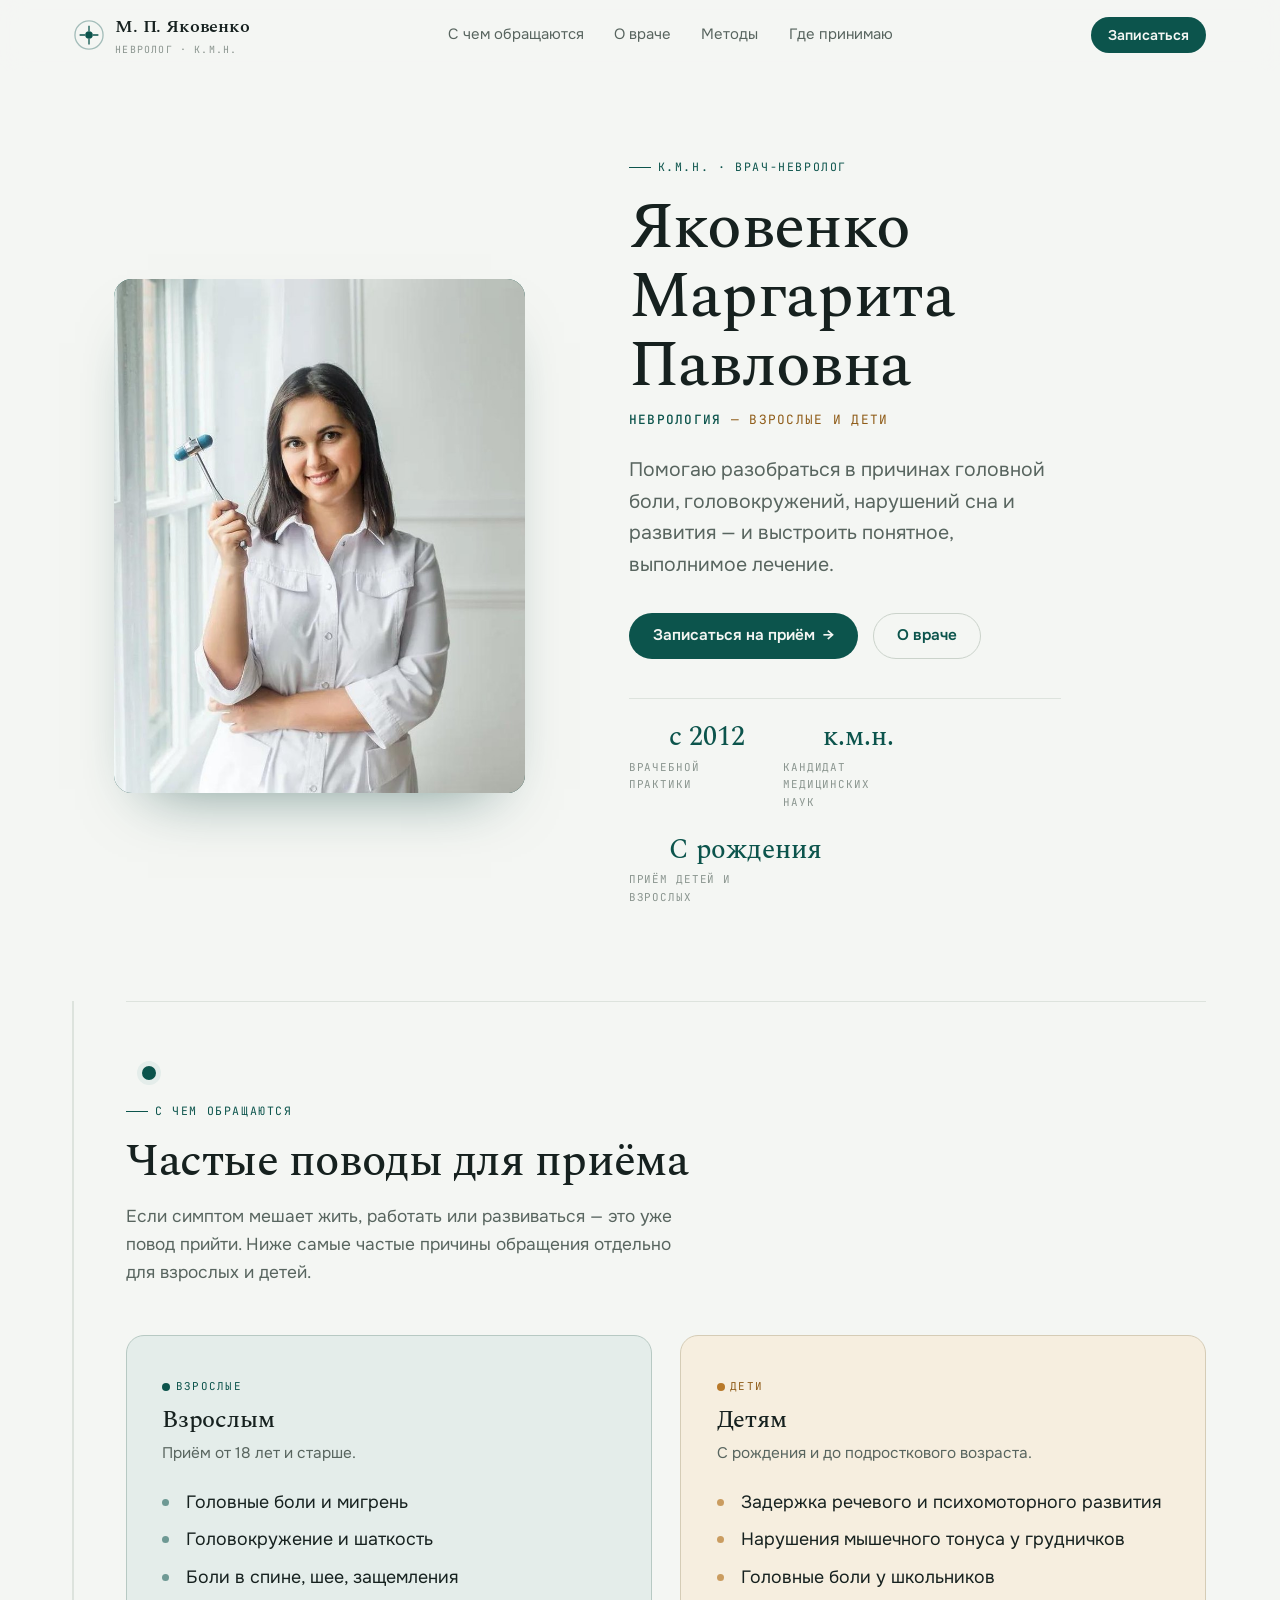
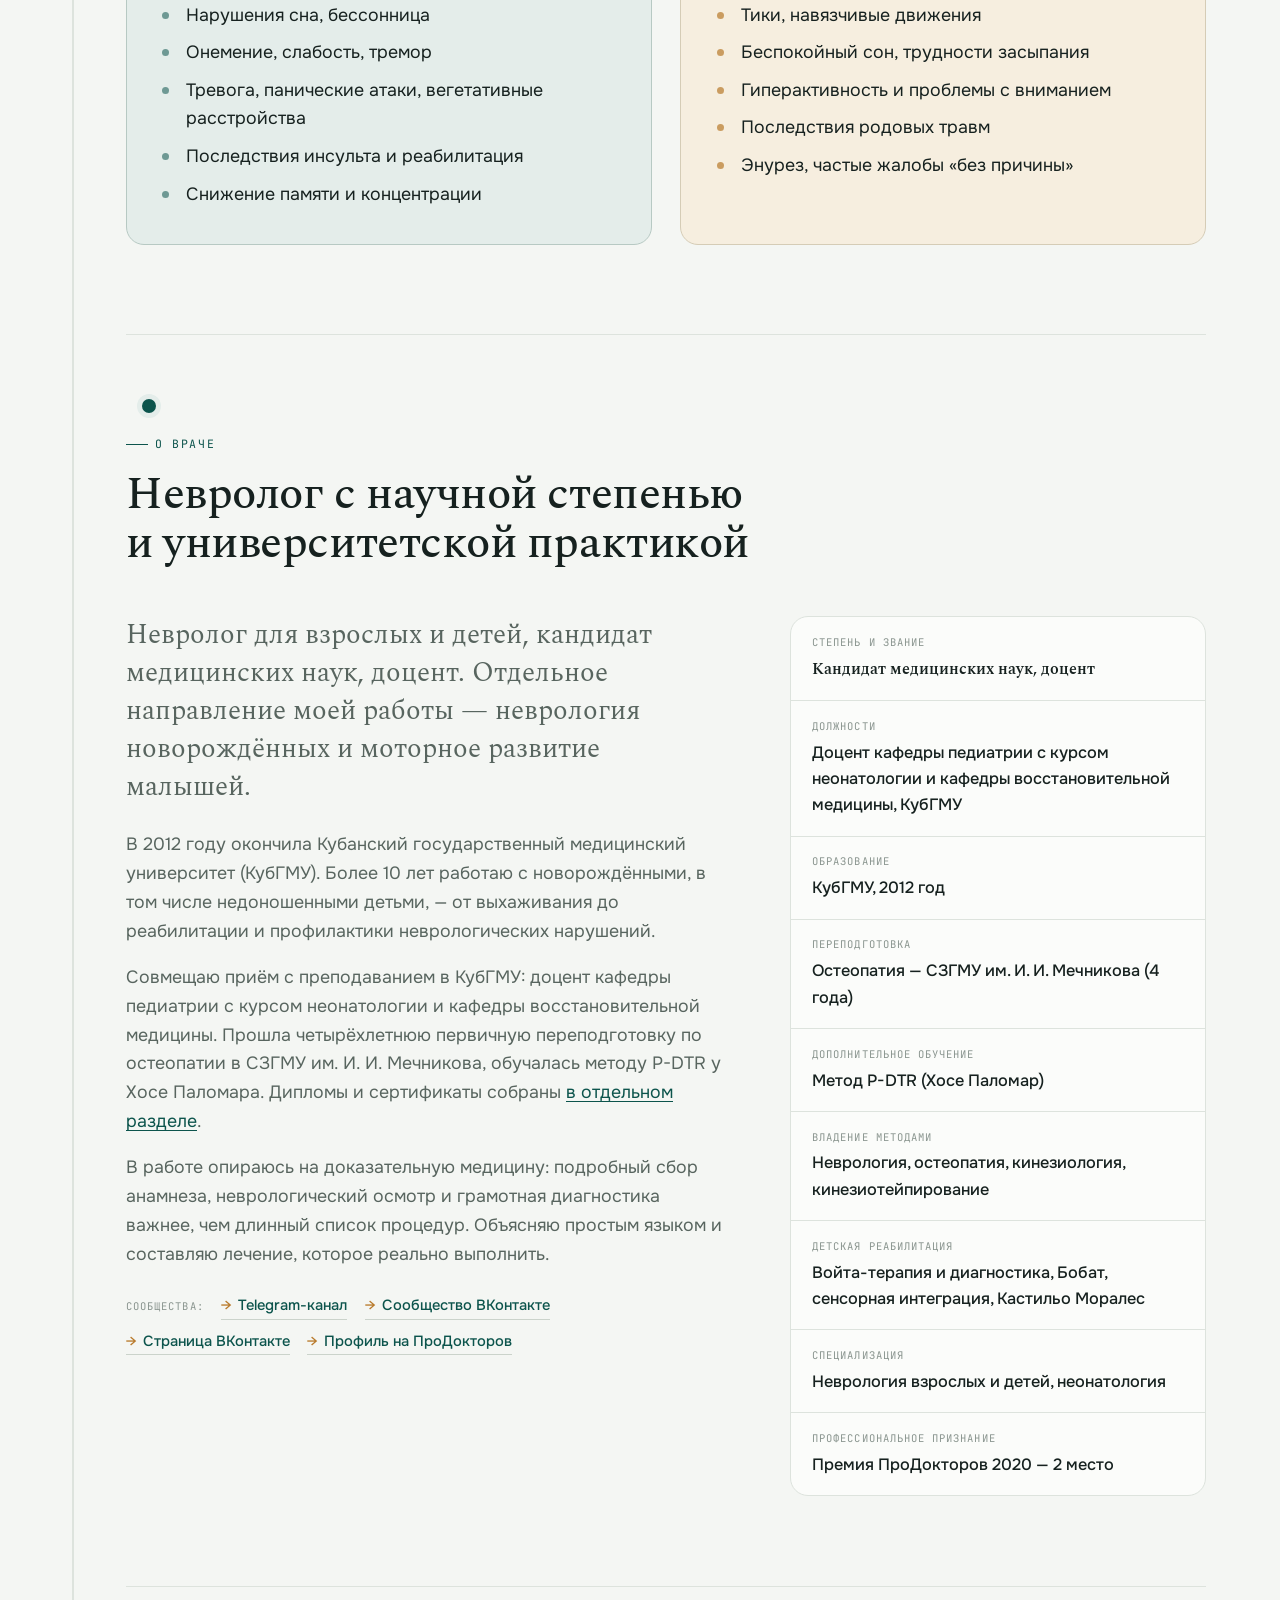
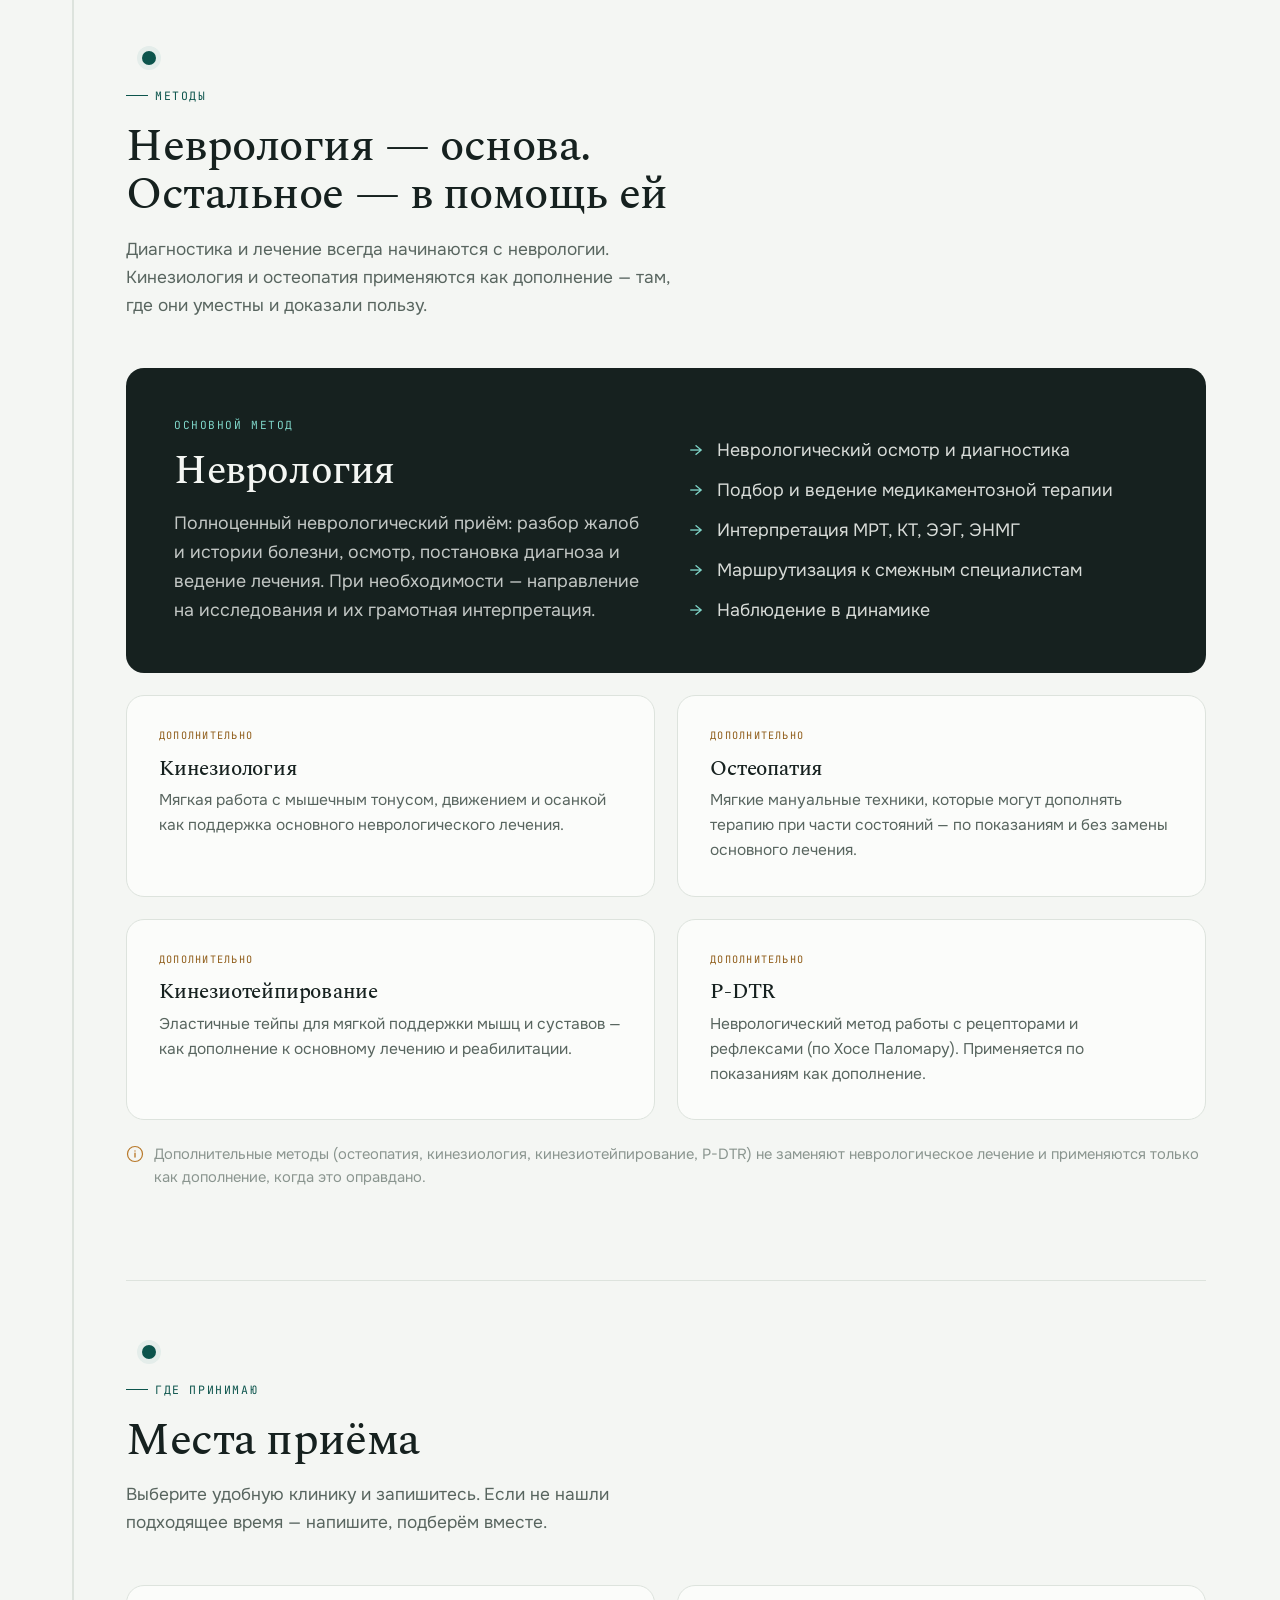
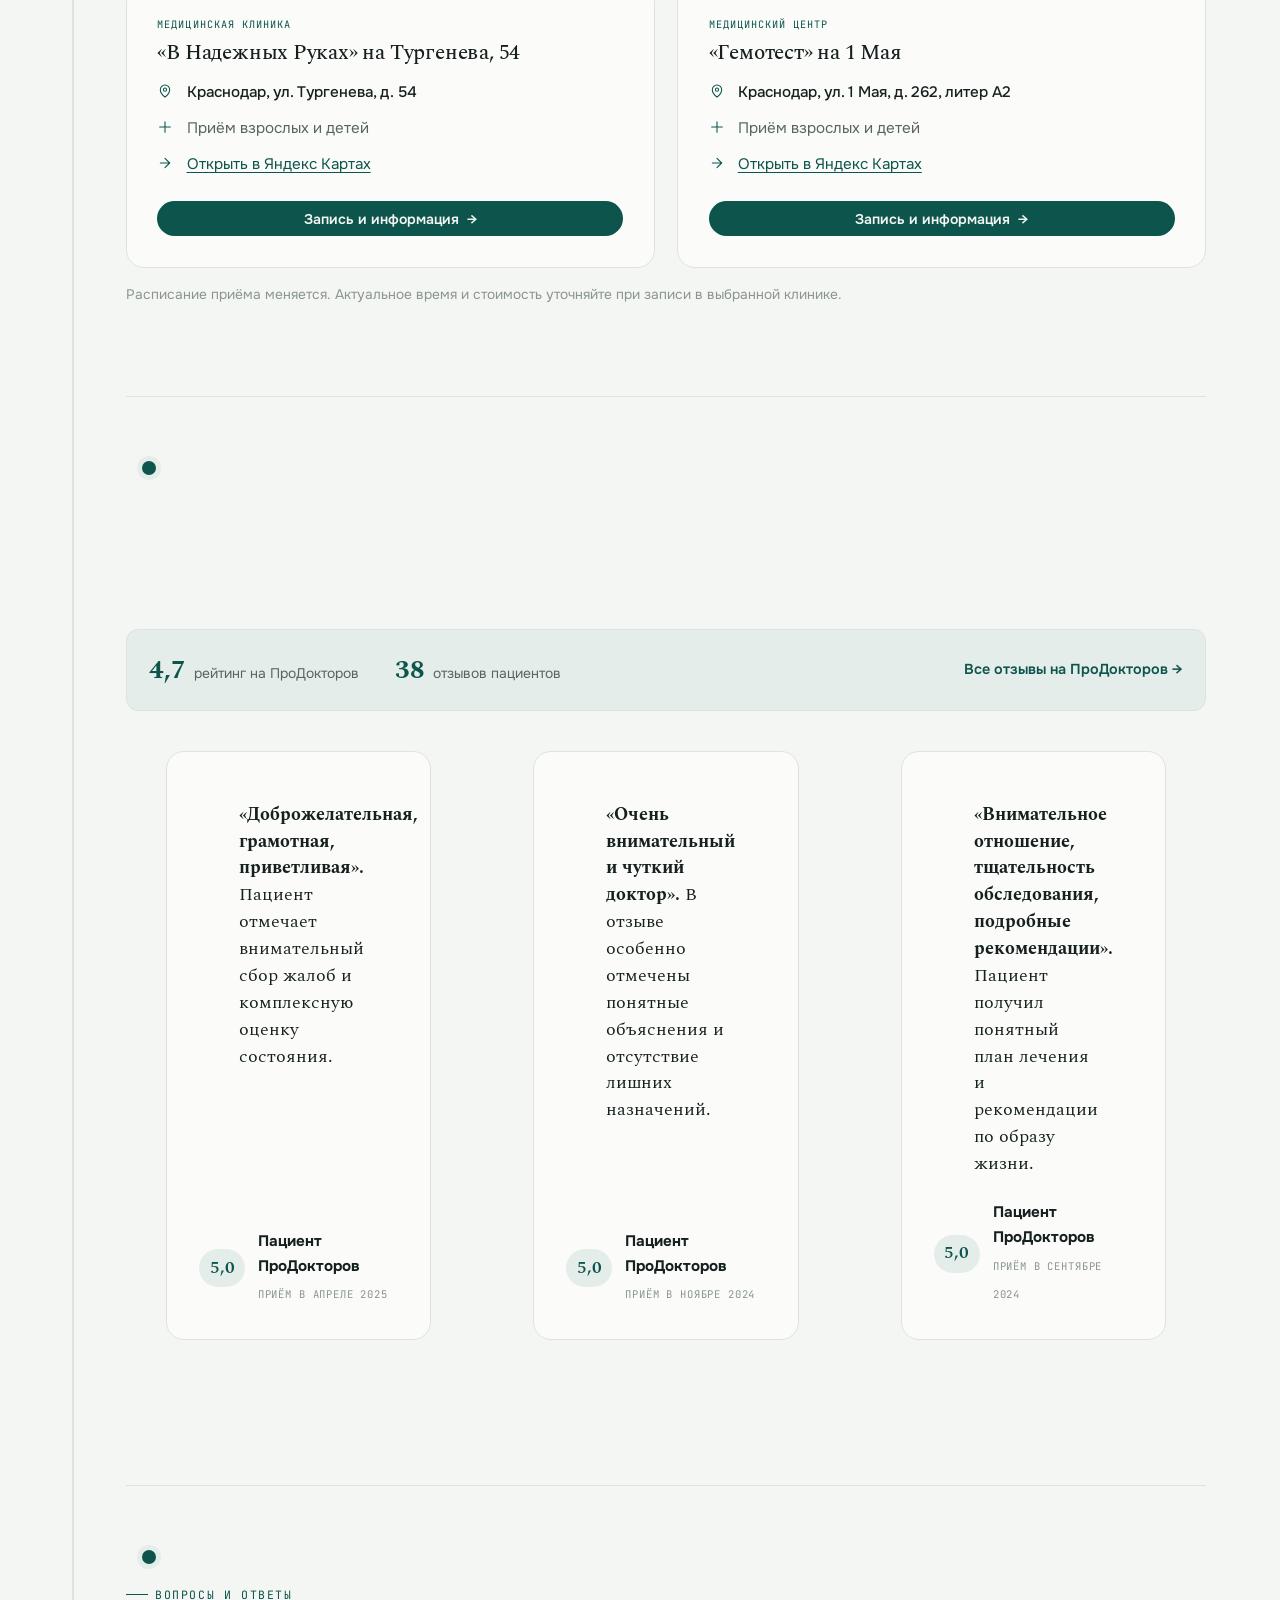
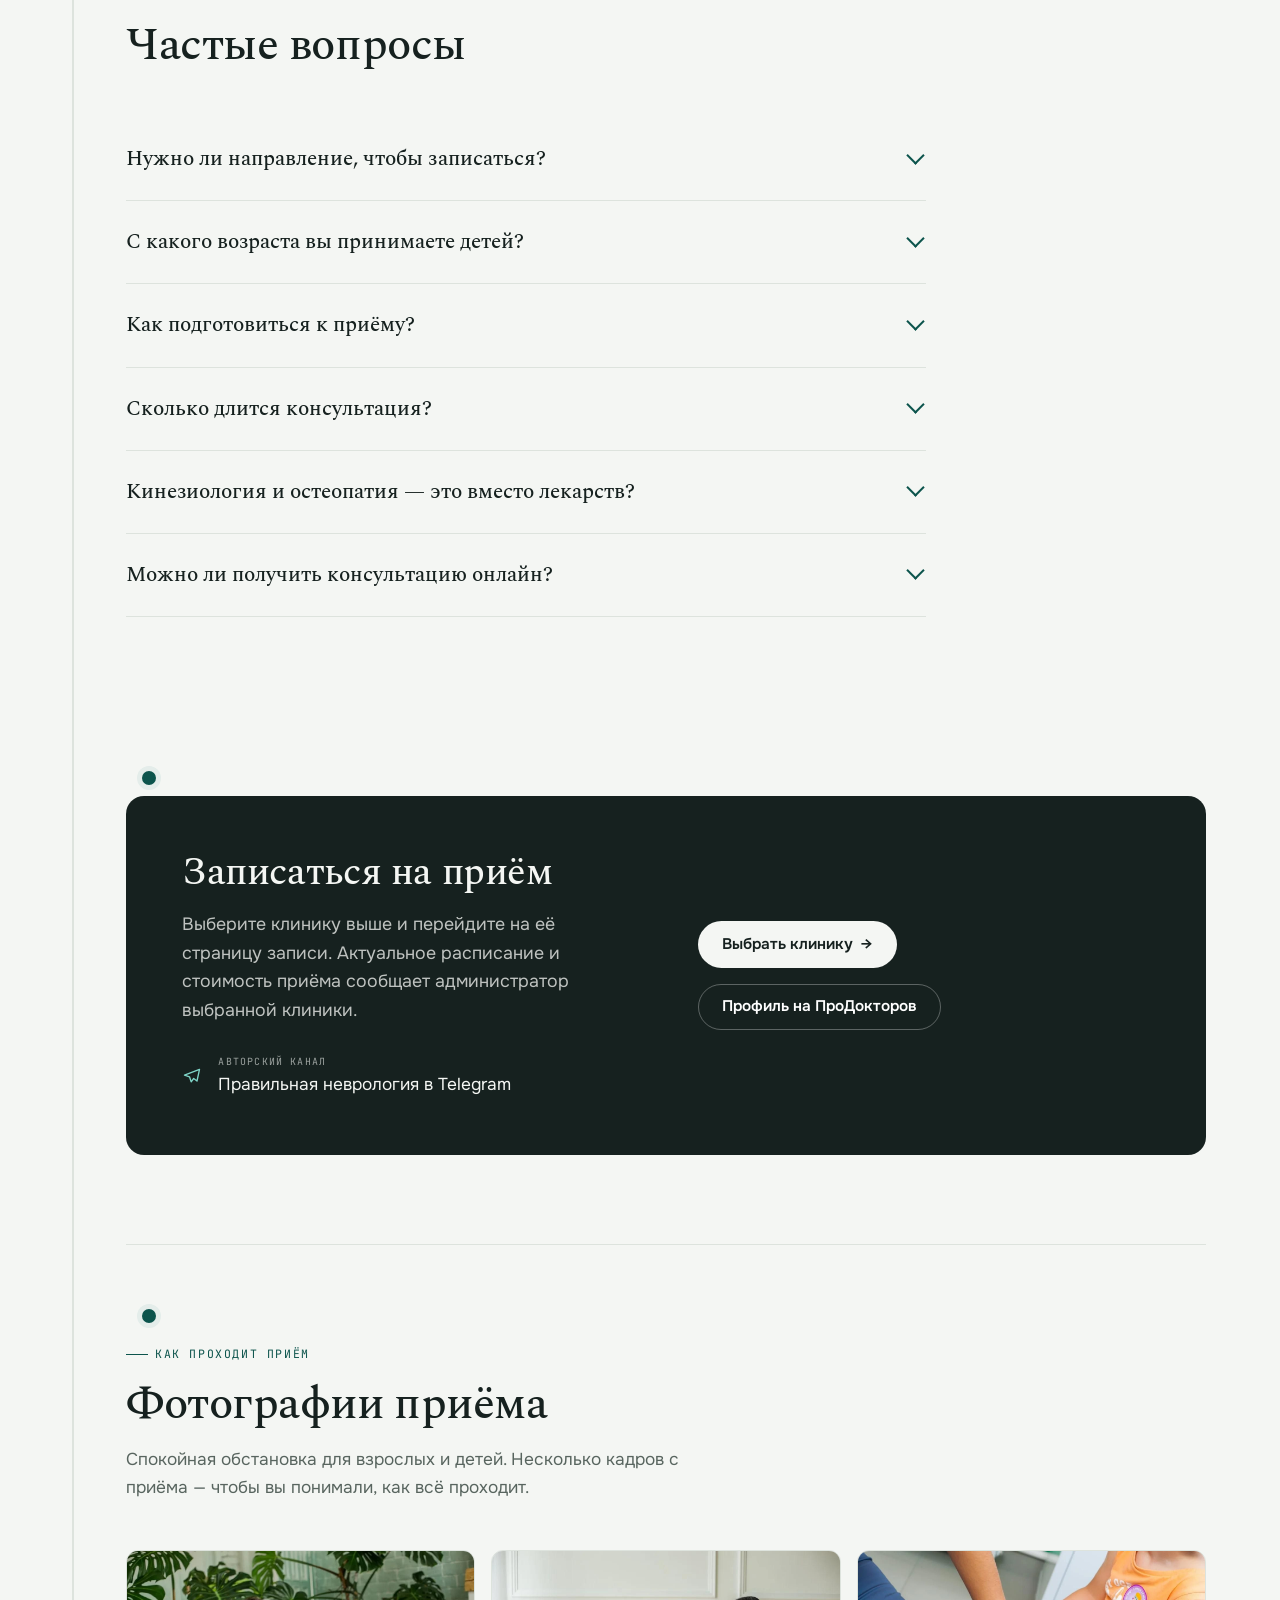
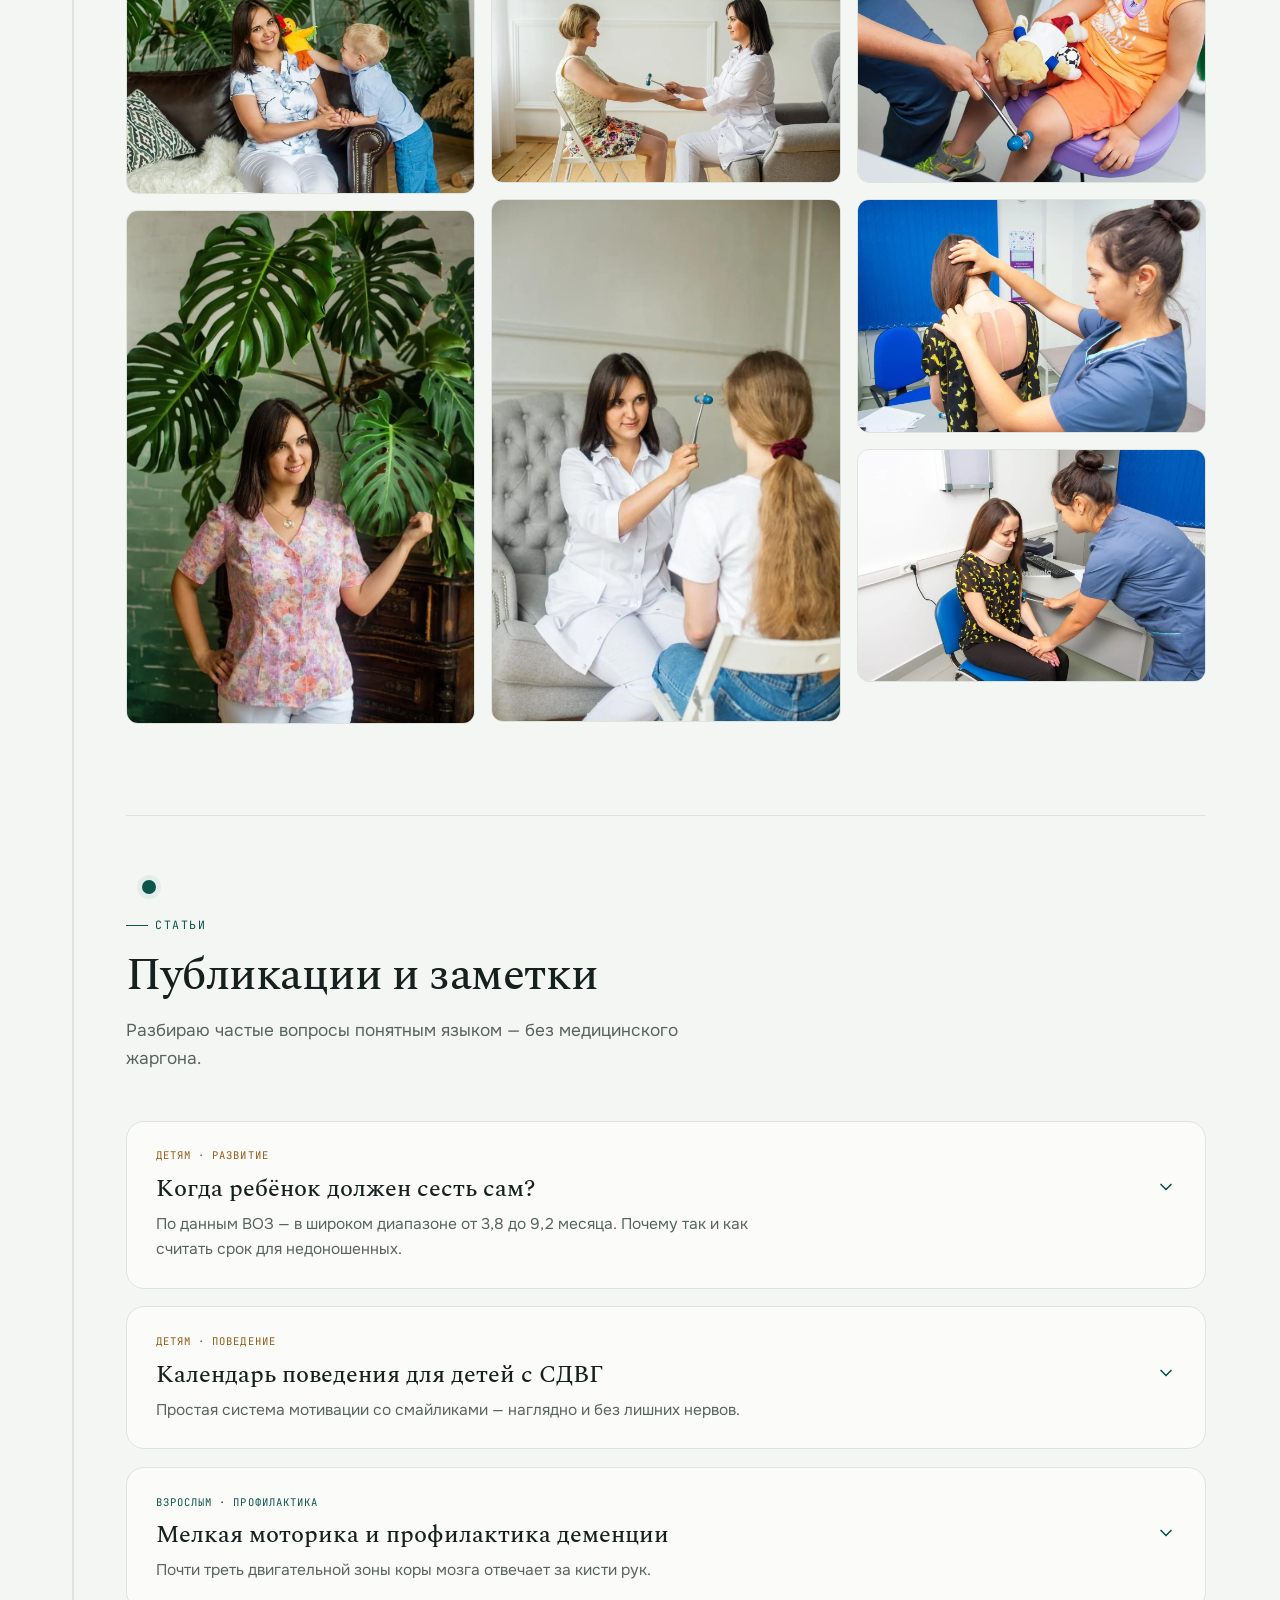
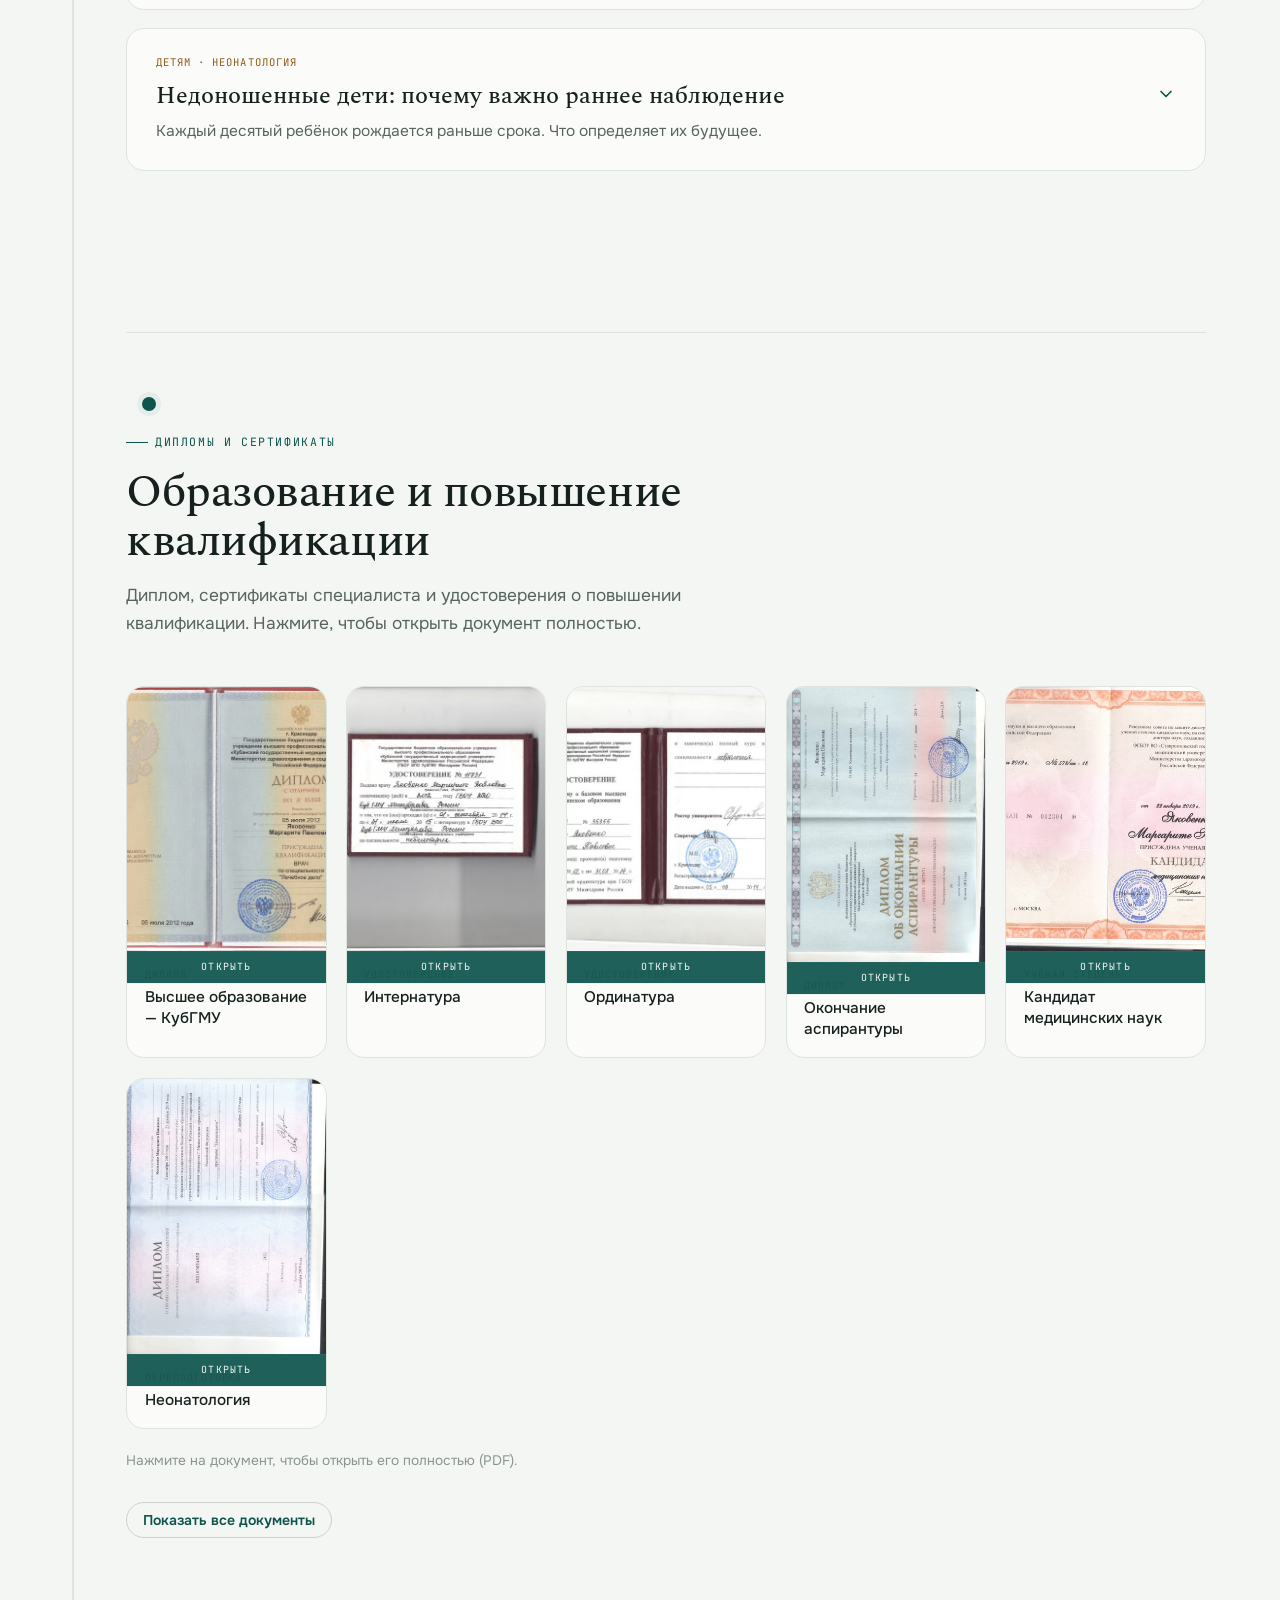
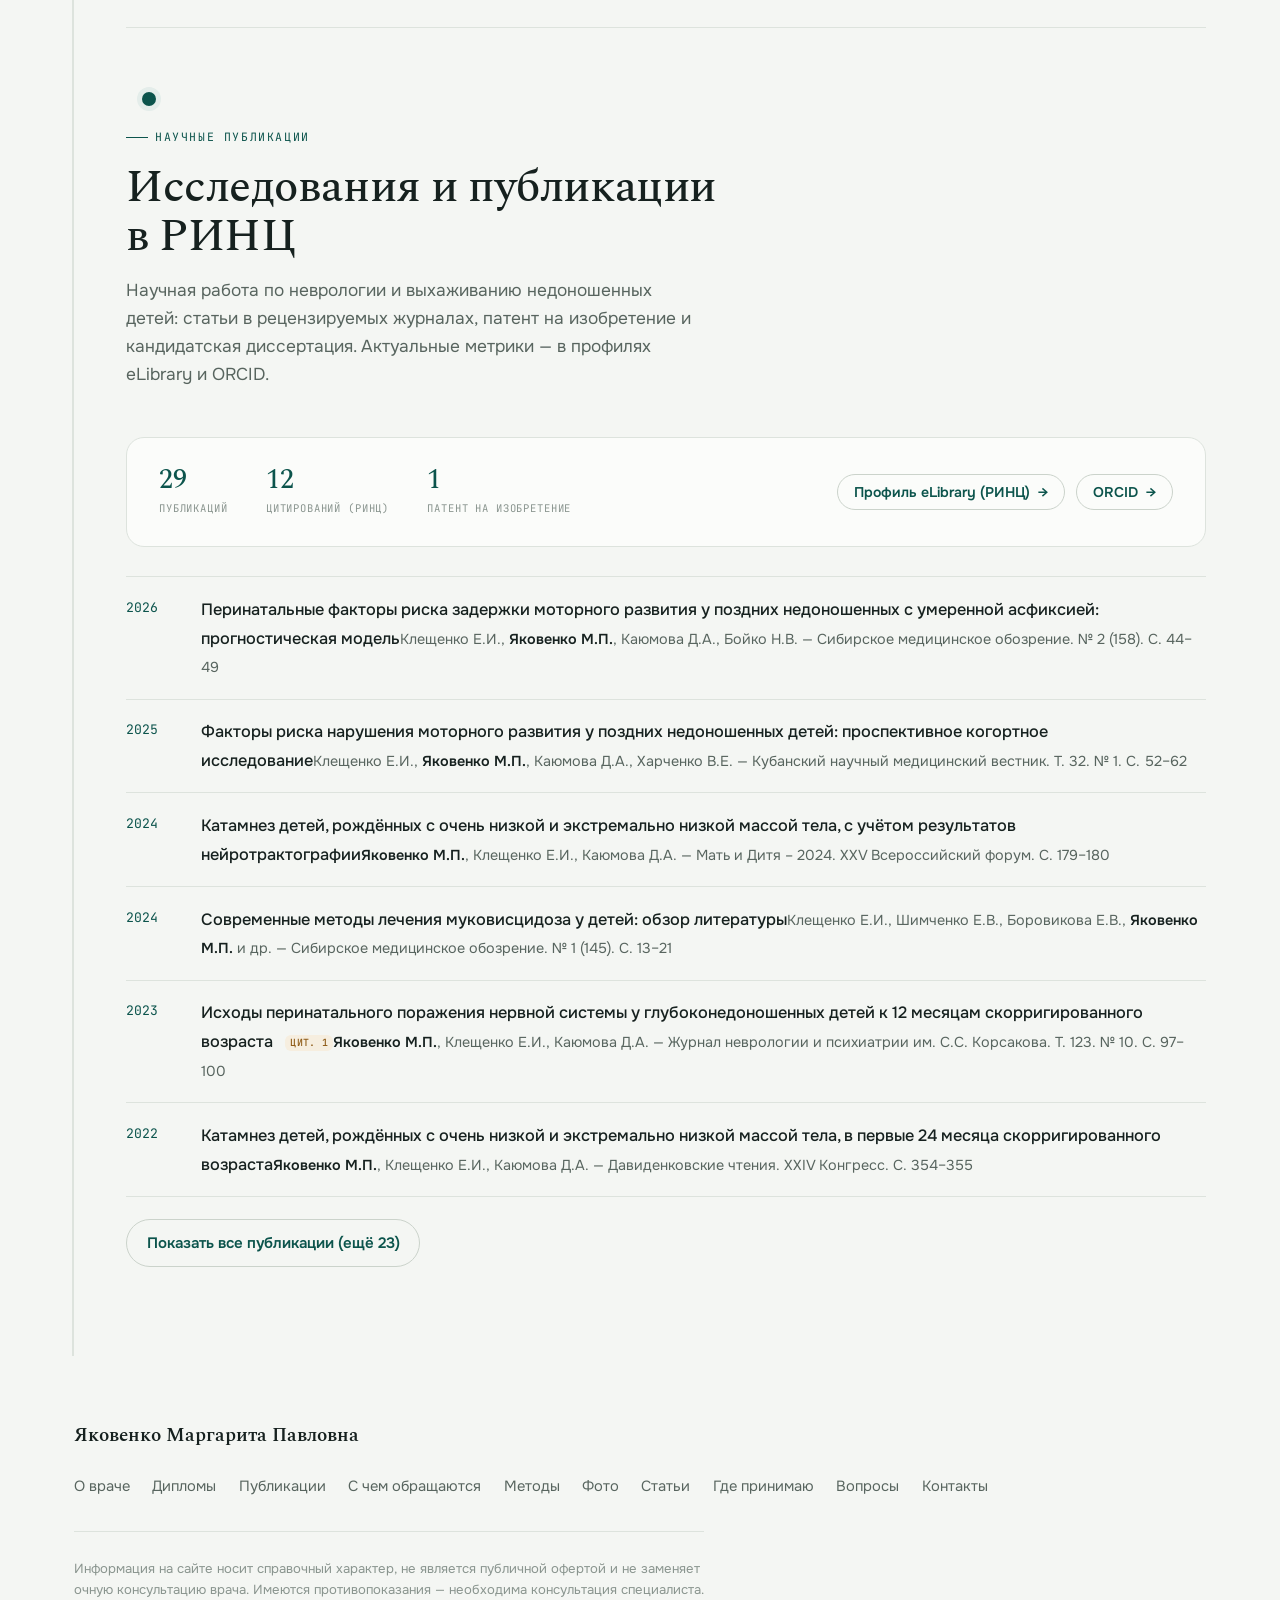
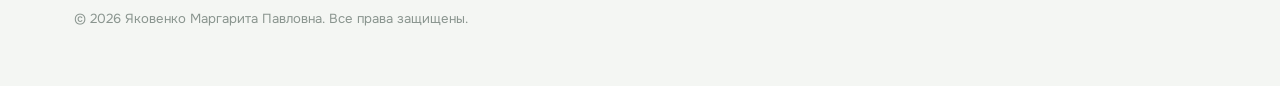
==== index.html @ b89ffcf5 "feat(site): modernize patient journey" ====
<!DOCTYPE html>
<html lang="ru">
<head>
  <meta charset="utf-8">
  <meta name="viewport" content="width=device-width, initial-scale=1">

  <!-- ============ SEO ============ -->
  <title>Яковенко Маргарита Павловна — невролог в Краснодаре, к.м.н.</title>
  <meta name="description" content="Врач-невролог Яковенко Маргарита Павловна в Краснодаре: приём взрослых и детей с рождения. Кандидат медицинских наук, доцент КубГМУ. Адреса клиник и запись на приём.">
  <meta name="keywords" content="невролог, детский невролог, врач невролог, к.м.н., Яковенко Маргарита Павловна, приём невролога, головная боль, головокружение, кинезиология, остеопатия, запись к неврологу">
  <meta name="author" content="Яковенко Маргарита Павловна">
  <meta name="robots" content="index, follow">
  <link rel="canonical" href="https://maximusgenius-collab.github.io/Plusha/">

  <!-- Open Graph -->
  <meta property="og:type" content="profile">
  <meta property="og:title" content="Яковенко Маргарита Павловна — невролог в Краснодаре">
  <meta property="og:description" content="Кандидат медицинских наук, доцент КубГМУ. Приём взрослых и детей с рождения в Краснодаре.">
  <meta property="og:locale" content="ru_RU">
  <meta property="og:url" content="https://maximusgenius-collab.github.io/Plusha/">
  <meta property="og:image" content="https://maximusgenius-collab.github.io/Plusha/img/og.jpg">
  <meta name="twitter:card" content="summary_large_image">

  <meta name="theme-color" content="#0C544C">

  <!-- Favicon: синапс-узел -->
  <link rel="icon" href="data:image/svg+xml,%3Csvg xmlns='http://www.w3.org/2000/svg' viewBox='0 0 32 32'%3E%3Ccircle cx='16' cy='16' r='15' fill='%230C544C'/%3E%3Cg stroke='%23F4F6F3' stroke-width='1.6' fill='none'%3E%3Ccircle cx='16' cy='16' r='4.5' fill='%23F4F6F3' stroke='none'/%3E%3Cpath d='M16 11.5V4M16 20.5V28M11.5 16H4M20.5 16H28M12.8 12.8l-5 -5M19.2 19.2l5 5'/%3E%3C/g%3E%3C/svg%3E">

  <!-- Шрифты -->
  <link rel="preconnect" href="https://fonts.googleapis.com">
  <link rel="preconnect" href="https://fonts.gstatic.com" crossorigin>
  <link href="https://fonts.googleapis.com/css2?family=Spectral:wght@300;400;500;600&family=Onest:wght@400;500;600;700&family=JetBrains+Mono:wght@400;500&display=swap" rel="stylesheet">

  <link rel="stylesheet" href="style.css">

  <!-- Структурированные данные для поиска (schema.org Physician) -->
  <script type="application/ld+json">
  {
    "@context": "https://schema.org",
    "@type": "Physician",
    "name": "Яковенко Маргарита Павловна",
    "medicalSpecialty": "Neurologic",
    "honorificSuffix": "к.м.н.",
    "description": "Врач-невролог, кандидат медицинских наук, доцент. Приём взрослых и детей, неврология новорождённых.",
    "jobTitle": "Доцент кафедры педиатрии с курсом неонатологии и кафедры восстановительной медицины",
    "alumniOf": "Кубанский государственный медицинский университет",
    "worksFor": { "@type": "CollegeOrUniversity", "name": "Кубанский государственный медицинский университет (КубГМУ)" },
    "knowsAbout": ["детская неврология", "неонатология", "остеопатия", "кинезиология", "кинезиотейпирование", "P-DTR"],
    "sameAs": [
      "https://orcid.org/0000-0002-8320-5866",
      "https://www.elibrary.ru/author_profile.asp?authorid=958396",
      "https://prodoctorov.ru/krasnodar/vrach/312578-varlamova/",
      "https://t.me/pravilnaya_detskaya_nevrologiya",
      "https://vk.com/nevrolog_yakovenko",
      "https://vk.com/id718068624"
    ],
    "url": "https://maximusgenius-collab.github.io/Plusha/",
    "areaServed": "Краснодар",
    "availableService": [
      { "@type": "MedicalProcedure", "name": "Неврологический приём (взрослые)" },
      { "@type": "MedicalProcedure", "name": "Детский неврологический приём" },
      { "@type": "MedicalProcedure", "name": "Кинезиология" },
      { "@type": "MedicalProcedure", "name": "Остеопатия" }
    ]
  }
  </script>
</head>

<body>

  <!-- ============ ШАПКА ============ -->
  <header class="header" id="top">
    <div class="wrap header__inner">
      <a class="brand" href="#top" aria-label="На главную">
        <svg class="brand__mark" width="30" height="30" viewBox="0 0 32 32" fill="none" aria-hidden="true">
          <circle cx="16" cy="16" r="15" stroke="currentColor" stroke-width="1.4" opacity=".35"/>
          <circle cx="16" cy="16" r="4" fill="currentColor"/>
          <g stroke="currentColor" stroke-width="1.4">
            <path d="M16 12V6M16 20v6M12 16H6M20 16h6"/>
          </g>
        </svg>
        <span>
          <span class="brand__name">М. П. Яковенко</span>
          <span class="brand__role">Невролог · к.м.н.</span>
        </span>
      </a>

      <nav class="nav" aria-label="Разделы сайта">
        <a href="#help">С чем обращаются</a>
        <a href="#about">О враче</a>
        <a href="#methods">Методы</a>
        <a href="#clinics">Где принимаю</a>
      </nav>

      <div class="header__cta">
        <a class="btn btn--primary btn--small" href="#clinics">Записаться</a>
        <button class="menu-toggle" type="button" aria-expanded="false" aria-controls="mobile-menu" aria-label="Открыть меню">
          <span></span><span></span><span></span>
        </button>
      </div>
    </div>
    <nav class="mobile-menu" id="mobile-menu" aria-label="Мобильное меню">
      <a href="#help">С чем обращаются</a>
      <a href="#about">О враче</a>
      <a href="#methods">Методы</a>
      <a href="#clinics">Где принимает</a>
      <a href="#reviews">Отзывы</a>
      <a href="#articles">Заметки</a>
      <a href="#credentials">Дипломы</a>
      <a href="#publications">Научные публикации</a>
      <a href="#faq">Вопросы</a>
    </nav>
  </header>

  <main>

    <!-- ============ ГЕРО ============ -->
    <section class="hero" aria-labelledby="hero-name">
      <div class="wrap hero__grid">

        <!-- ФОТО ВРАЧА (img/doctor.jpg) -->
        <figure class="portrait">
          <img src="img/doctor.jpg" alt="Яковенко Маргарита Павловна, врач-невролог" width="760" height="950">
        </figure>

        <div class="hero__body">
          <p class="eyebrow">к.м.н. · врач-невролог</p>
          <h1 class="hero__name" id="hero-name">Яковенко Маргарита Павловна</h1>
          <p class="hero__sub"><b>Неврология</b> — взрослые и дети</p>
          <p class="hero__lead">Помогаю разобраться в причинах головной боли, головокружений, нарушений сна и развития — и выстроить понятное, выполнимое лечение.</p>

          <div class="hero__actions">
            <a class="btn btn--primary" href="#clinics">Записаться на приём <span class="btn__arrow" aria-hidden="true">→</span></a>
            <a class="btn btn--ghost" href="#about">О враче</a>
          </div>

          <dl class="hero__stats">
            <div>
              <dd class="stat__num">с 2012</dd>
              <dt class="stat__label">врачебной практики</dt>
            </div>
            <div>
              <dd class="stat__num">к.м.н.</dd>
              <dt class="stat__label">кандидат медицинских наук</dt>
            </div>
            <div>
              <dd class="stat__num">С рождения</dd>
              <dt class="stat__label">приём детей и взрослых</dt>
            </div>
          </dl>
        </div>

      </div>
    </section>

    <!-- ============ РЕЛЬС / «нервный ствол» ============ -->
    <div class="wrap rail">

      <!-- ===== О ВРАЧЕ ===== -->
      <section class="section" id="about" aria-labelledby="about-title">
        <div class="section__head reveal">
          <p class="eyebrow">О враче</p>
          <h2 class="section__title" id="about-title">Невролог с научной степенью и&nbsp;университетской практикой</h2>
        </div>

        <div class="about__grid">
          <div class="about__text reveal">
            <p class="about__lead">Невролог для взрослых и детей, кандидат медицинских наук, доцент. Отдельное направление моей работы — неврология новорождённых и моторное развитие малышей.</p>
            <p>В 2012 году окончила Кубанский государственный медицинский университет (КубГМУ). Более 10 лет работаю с новорождёнными, в том числе недоношенными детьми, — от выхаживания до реабилитации и профилактики неврологических нарушений.</p>
            <p>Совмещаю приём с преподаванием в КубГМУ: доцент кафедры педиатрии с курсом неонатологии и кафедры восстановительной медицины. Прошла четырёхлетнюю первичную переподготовку по остеопатии в СЗГМУ им. И. И. Мечникова, обучалась методу P-DTR у Хосе Паломара. Дипломы и сертификаты собраны <a href="#credentials" style="color:var(--petrol);text-decoration:underline;text-underline-offset:3px">в отдельном разделе</a>.</p>
            <p>В работе опираюсь на доказательную медицину: подробный сбор анамнеза, неврологический осмотр и грамотная диагностика важнее, чем длинный список процедур. Объясняю простым языком и составляю лечение, которое реально выполнить.</p>

            <div class="soc">
              <span class="soc__label">Сообщества:</span>
              <a href="https://t.me/pravilnaya_detskaya_nevrologiya" target="_blank" rel="noopener">Telegram-канал</a>
              <a href="https://vk.com/nevrolog_yakovenko" target="_blank" rel="noopener">Сообщество ВКонтакте</a>
              <a href="https://vk.com/id718068624" target="_blank" rel="noopener">Страница ВКонтакте</a>
              <a href="https://prodoctorov.ru/krasnodar/vrach/312578-varlamova/" target="_blank" rel="noopener">Профиль на ПроДокторов</a>
            </div>
          </div>

          <ul class="facts reveal">
            <li>
              <span class="fact__k">Степень и звание</span>
              <span class="fact__v"><b>Кандидат медицинских наук, доцент</b></span>
            </li>
            <li>
              <span class="fact__k">Должности</span>
              <span class="fact__v">Доцент кафедры педиатрии с курсом неонатологии и кафедры восстановительной медицины, КубГМУ</span>
            </li>
            <li>
              <span class="fact__k">Образование</span>
              <span class="fact__v">КубГМУ, 2012 год</span>
            </li>
            <li>
              <span class="fact__k">Переподготовка</span>
              <span class="fact__v">Остеопатия — СЗГМУ им. И. И. Мечникова (4 года)</span>
            </li>
            <li>
              <span class="fact__k">Дополнительное обучение</span>
              <span class="fact__v">Метод P-DTR (Хосе Паломар)</span>
            </li>
            <li>
              <span class="fact__k">Владение методами</span>
              <span class="fact__v">Неврология, остеопатия, кинезиология, кинезиотейпирование</span>
            </li>
            <li>
              <span class="fact__k">Детская реабилитация</span>
              <span class="fact__v">Войта-терапия и диагностика, Бобат, сенсорная интеграция, Кастильо Моралес</span>
            </li>
            <li>
              <span class="fact__k">Специализация</span>
              <span class="fact__v">Неврология взрослых и детей, неонатология</span>
            </li>
            <li>
              <span class="fact__k">Профессиональное признание</span>
              <span class="fact__v">Премия ПроДокторов 2020 — 2 место</span>
            </li>
          </ul>
        </div>
      </section>

      <!-- ===== ДИПЛОМЫ И СЕРТИФИКАТЫ ===== -->
      <section class="section" id="credentials" aria-labelledby="cred-title">
        <div class="section__head reveal">
          <p class="eyebrow">Дипломы и сертификаты</p>
          <h2 class="section__title" id="cred-title">Образование и&nbsp;повышение квалификации</h2>
          <p class="section__intro">Диплом, сертификаты специалиста и удостоверения о повышении квалификации. Нажмите, чтобы открыть документ полностью.</p>
        </div>

        <!-- Документы: превью (img/docs/SLUG.jpg) + ссылка на полный файл (img/docs/SLUG.pdf) -->
        <div class="docs">

          <a class="doc reveal" href="img/docs/diplom-kubgmu.pdf" target="_blank" rel="noopener">
            <span class="doc__thumb"><img src="img/docs/diplom-kubgmu.jpg" alt="Диплом о высшем медицинском образовании, КубГМУ" loading="lazy"></span>
            <span class="doc__cap"><span class="doc__k">Диплом</span><span class="doc__t">Высшее образование — КубГМУ</span></span>
          </a>

          <a class="doc reveal" href="img/docs/internatura.pdf" target="_blank" rel="noopener">
            <span class="doc__thumb"><img src="img/docs/internatura.jpg" alt="Удостоверение об интернатуре" loading="lazy"></span>
            <span class="doc__cap"><span class="doc__k">Удостоверение</span><span class="doc__t">Интернатура</span></span>
          </a>

          <a class="doc reveal" href="img/docs/ordinatura.pdf" target="_blank" rel="noopener">
            <span class="doc__thumb"><img src="img/docs/ordinatura.jpg" alt="Удостоверение об ординатуре" loading="lazy"></span>
            <span class="doc__cap"><span class="doc__k">Удостоверение</span><span class="doc__t">Ординатура</span></span>
          </a>

          <a class="doc reveal" href="img/docs/aspirantura.pdf" target="_blank" rel="noopener">
            <span class="doc__thumb"><img src="img/docs/aspirantura.jpg" alt="Диплом об окончании аспирантуры" loading="lazy"></span>
            <span class="doc__cap"><span class="doc__k">Диплом</span><span class="doc__t">Окончание аспирантуры</span></span>
          </a>

          <a class="doc reveal" href="img/docs/diplom-kmn.pdf" target="_blank" rel="noopener">
            <span class="doc__thumb"><img src="img/docs/diplom-kmn.jpg" alt="Диплом кандидата медицинских наук" loading="lazy"></span>
            <span class="doc__cap"><span class="doc__k">Учёная степень</span><span class="doc__t">Кандидат медицинских наук</span></span>
          </a>

          <a class="doc reveal" href="img/docs/neonatologiya.pdf" target="_blank" rel="noopener">
            <span class="doc__thumb"><img src="img/docs/neonatologiya.jpg" alt="Диплом о профессиональной переподготовке по неонатологии" loading="lazy"></span>
            <span class="doc__cap"><span class="doc__k">Переподготовка</span><span class="doc__t">Неонатология</span></span>
          </a>

          <a class="doc reveal" href="img/docs/osteopatiya.pdf" target="_blank" rel="noopener">
            <span class="doc__thumb"><img src="img/docs/osteopatiya.jpg" alt="Диплом о профессиональной переподготовке по остеопатии" loading="lazy"></span>
            <span class="doc__cap"><span class="doc__k">Переподготовка</span><span class="doc__t">Остеопатия</span></span>
          </a>

          <a class="doc reveal" href="img/docs/voyta-terapiya.pdf" target="_blank" rel="noopener">
            <span class="doc__thumb"><img src="img/docs/voyta-terapiya.jpg" alt="Сертификат по Войта-терапии" loading="lazy"></span>
            <span class="doc__cap"><span class="doc__k">Сертификат</span><span class="doc__t">Войта-терапия</span></span>
          </a>

          <a class="doc reveal" href="img/docs/voyta-diagnostika.pdf" target="_blank" rel="noopener">
            <span class="doc__thumb"><img src="img/docs/voyta-diagnostika.jpg" alt="Сертификат по Войта-диагностике" loading="lazy"></span>
            <span class="doc__cap"><span class="doc__k">Сертификат</span><span class="doc__t">Войта-диагностика</span></span>
          </a>

          <a class="doc reveal" href="img/docs/bobat-si-castillo.pdf" target="_blank" rel="noopener">
            <span class="doc__thumb"><img src="img/docs/bobat-si-castillo.jpg" alt="Сертификат: Бобат, сенсорная интеграция, Кастильо Моралес" loading="lazy"></span>
            <span class="doc__cap"><span class="doc__k">Сертификат</span><span class="doc__t">Бобат · сенсорная интеграция · Кастильо Моралес</span></span>
          </a>

          <a class="doc reveal" href="img/docs/teipirovanie.pdf" target="_blank" rel="noopener">
            <span class="doc__thumb"><img src="img/docs/teipirovanie.jpg" alt="Сертификат по кинезиотейпированию" loading="lazy"></span>
            <span class="doc__cap"><span class="doc__k">Сертификат</span><span class="doc__t">Кинезиотейпирование</span></span>
          </a>

          <a class="doc reveal" href="img/docs/patent.pdf" target="_blank" rel="noopener">
            <span class="doc__thumb"><img src="img/docs/patent.jpg" alt="Патент на изобретение RU 2692670" loading="lazy"></span>
            <span class="doc__cap"><span class="doc__k">Патент</span><span class="doc__t">Изобретение RU 2692670</span></span>
          </a>

        </div>
        <p class="docs-hint reveal">Нажмите на документ, чтобы открыть его полностью (PDF).</p>
        <button class="docs-toggle btn btn--ghost btn--small reveal" type="button" aria-expanded="false">Показать все документы</button>
      </section>

      <!-- ===== НАУЧНЫЕ ПУБЛИКАЦИИ ===== -->
      <section class="section" id="publications" aria-labelledby="pub-title">
        <div class="section__head reveal">
          <p class="eyebrow">Научные публикации</p>
          <h2 class="section__title" id="pub-title">Исследования и&nbsp;публикации в&nbsp;РИНЦ</h2>
          <p class="section__intro">Научная работа по неврологии и выхаживанию недоношенных детей: статьи в рецензируемых журналах, патент на изобретение и кандидатская диссертация. Актуальные метрики — в профилях eLibrary и ORCID.</p>
        </div>

        <div class="sci-top reveal">
          <div class="sci-metrics">
            <div class="sci-metric"><b>29</b><span>публикаций</span></div>
            <div class="sci-metric"><b>12</b><span>цитирований (РИНЦ)</span></div>
            <div class="sci-metric"><b>1</b><span>патент на изобретение</span></div>
          </div>
          <div class="sci-actions">
            <a class="btn btn--ghost btn--small" href="https://www.elibrary.ru/author_profile.asp?authorid=958396" target="_blank" rel="noopener">Профиль eLibrary (РИНЦ) <span class="btn__arrow" aria-hidden="true">→</span></a>
            <a class="btn btn--ghost btn--small" href="https://orcid.org/0000-0002-8320-5866" target="_blank" rel="noopener">ORCID <span class="btn__arrow" aria-hidden="true">→</span></a>
          </div>
        </div>

        <ul class="pubs reveal">
          <li class="pub"><span class="pub__year">2026</span><span class="pub__main"><span class="pub__title">Перинатальные факторы риска задержки моторного развития у поздних недоношенных с умеренной асфиксией: прогностическая модель</span><span class="pub__src">Клещенко Е.И., <b>Яковенко М.П.</b>, Каюмова Д.А., Бойко Н.В. — Сибирское медицинское обозрение. № 2 (158). С. 44–49</span></span></li>
          <li class="pub"><span class="pub__year">2025</span><span class="pub__main"><span class="pub__title">Факторы риска нарушения моторного развития у поздних недоношенных детей: проспективное когортное исследование</span><span class="pub__src">Клещенко Е.И., <b>Яковенко М.П.</b>, Каюмова Д.А., Харченко В.Е. — Кубанский научный медицинский вестник. Т. 32. № 1. С. 52–62</span></span></li>
          <li class="pub"><span class="pub__year">2024</span><span class="pub__main"><span class="pub__title">Катамнез детей, рождённых с очень низкой и экстремально низкой массой тела, с учётом результатов нейротрактографии</span><span class="pub__src"><b>Яковенко М.П.</b>, Клещенко Е.И., Каюмова Д.А. — Мать и Дитя – 2024. XXV Всероссийский форум. С. 179–180</span></span></li>
          <li class="pub"><span class="pub__year">2024</span><span class="pub__main"><span class="pub__title">Современные методы лечения муковисцидоза у детей: обзор литературы</span><span class="pub__src">Клещенко Е.И., Шимченко Е.В., Боровикова Е.В., <b>Яковенко М.П.</b> и др. — Сибирское медицинское обозрение. № 1 (145). С. 13–21</span></span></li>
          <li class="pub"><span class="pub__year">2023</span><span class="pub__main"><span class="pub__title">Исходы перинатального поражения нервной системы у глубоконедоношенных детей к 12 месяцам скорригированного возраста <span class="pub__cite">цит. 1</span></span><span class="pub__src"><b>Яковенко М.П.</b>, Клещенко Е.И., Каюмова Д.А. — Журнал неврологии и психиатрии им. С.С. Корсакова. Т. 123. № 10. С. 97–100</span></span></li>
          <li class="pub"><span class="pub__year">2022</span><span class="pub__main"><span class="pub__title">Катамнез детей, рождённых с очень низкой и экстремально низкой массой тела, в первые 24 месяца скорригированного возраста</span><span class="pub__src"><b>Яковенко М.П.</b>, Клещенко Е.И., Каюмова Д.А. — Давиденковские чтения. XXIV Конгресс. С. 354–355</span></span></li>
        </ul>

        <details class="pubs-more reveal">
          <summary><span class="pubs-more__txt">Показать все публикации (ещё 23)</span></summary>
          <ul class="pubs">
            <li class="pub"><span class="pub__year">2022</span><span class="pub__main"><span class="pub__title">Прогностические возможности определения уровня матриксных металлопротеиназ у глубоконедоношенных детей, перенесших неонатальную реанимацию, на первом году жизни</span><span class="pub__src"><b>Яковенко М.П.</b>, Клещенко Е.И., Каюмова Д.А., Харченко В.Е. и др. — Российский педиатрический журнал. Т. 3. № 1. С. 364</span></span></li>
            <li class="pub"><span class="pub__year">2021</span><span class="pub__main"><span class="pub__title">Корреляция уровня матриксных металлопротеиназ у глубоконедоношенных детей с перивентрикулярной лейкомаляцией и психомоторным развитием на первом году жизни</span><span class="pub__src"><b>Яковенко М.П.</b>, Харченко В.Е., Клещенко Е.И., Каюмова Д.А. — Давиденковские чтения. XXIII конгресс. С. 398–399</span></span></li>
            <li class="pub"><span class="pub__year">2021</span><span class="pub__main"><span class="pub__title">Корреляция уровня матриксных металлопротеиназ у глубоконедоношенных детей с перивентрикулярной лейкомаляцией и психомоторным развитием на первом году жизни</span><span class="pub__src"><b>Яковенко М.П.</b>, Харченко В.Е., Клещенко Е.И., Каюмова Д.А. — Российский нейрохирургический журнал им. проф. А.Л. Поленова. Т. 13. № S1. С. 72–73</span></span></li>
            <li class="pub"><span class="pub__year">2020</span><span class="pub__main"><span class="pub__title">Диффузионно-тензорная магнитно-резонансная томография у детей, рождённых с очень низкой и экстремально низкой массой тела</span><span class="pub__src"><b>Яковенко М.П.</b>, Клещенко Е.И., Каюмова Д.А. — XXII Давиденковские чтения. С. 428–429</span></span></li>
            <li class="pub"><span class="pub__year">2020</span><span class="pub__main"><span class="pub__title">Характеристика поражения нервной системы у детей, рождённых с очень низкой и экстремально низкой массой тела, с перинатальным гипоксическим поражением нервной системы</span><span class="pub__src">Клещенко Е.И., <b>Яковенко М.П.</b>, Каюмова Д.А., Кулагина М.Г. и др. — Кубанский научный медицинский вестник. Т. 27. № 2. С. 70–80</span></span></li>
            <li class="pub"><span class="pub__year">2019</span><span class="pub__main"><span class="pub__title">Способ раннего прогнозирования риска развития двигательных нарушений у недоношенных новорождённых с низкой и экстремально низкой массой тела <span class="pub__cite">цит. 3</span></span><span class="pub__src"><b>Яковенко М.П.</b>, Клещенко Е.И., Петрухина Н.А., Каюмова Д.А. — Патент на изобретение RU 2692670 C2</span></span></li>
            <li class="pub"><span class="pub__year">2019</span><span class="pub__main"><span class="pub__title">Клинико-морфологические прогностические критерии нарушения психомоторного развития у детей, рождённых с очень низкой и экстремально низкой массой тела</span><span class="pub__src"><b>Яковенко М.П.</b> — Диссертация на соискание учёной степени к.м.н. / Ставропольский ГМУ</span></span></li>
            <li class="pub"><span class="pub__year">2019</span><span class="pub__main"><span class="pub__title">Распространённость речевых нарушений среди детей трёх лет в городе Краснодаре</span><span class="pub__src">Ковальчук Е.И., Кузьмина В.В., Черенкова Е.А., Ягодкина А.Р., <b>Яковенко М.П.</b> — Инновационные технологии в медицине. V Всероссийская конф. С. 85–86</span></span></li>
            <li class="pub"><span class="pub__year">2019</span><span class="pub__main"><span class="pub__title">Усовершенствование комплексного лечения недоношенных новорождённых с хирургической патологией</span><span class="pub__src">Комаров А.Ф., Каюмова Д.А., Апалькова Е.П., <b>Яковенко М.П.</b> и др. — Российский вестник перинатологии и педиатрии. Т. 64. № 4. С. 155–156</span></span></li>
            <li class="pub"><span class="pub__year">2018</span><span class="pub__main"><span class="pub__title">Функциональные нарушения желудочно-кишечного тракта у детей, рождённых с очень низкой и экстремально низкой массой тела, с гипоксически-ишемической энцефалопатией на первом году жизни <span class="pub__cite">цит. 2</span></span><span class="pub__src"><b>Яковенко М.П.</b>, Клещенко Е.И., Каюмова Д.А. — Педиатрия. Журнал им. Г.Н. Сперанского. Т. 97. № 3. С. 180–186</span></span></li>
            <li class="pub"><span class="pub__year">2017</span><span class="pub__main"><span class="pub__title">Прогностические возможности нейротрактографии у детей, рождённых с низкой и экстремально низкой массой тела</span><span class="pub__src"><b>Яковенко М.П.</b>, Клещенко Е.И., Каюмова Д.А. — Давиденковские чтения. Конгресс с международным участием. С. 405–406</span></span></li>
            <li class="pub"><span class="pub__year">2017</span><span class="pub__main"><span class="pub__title">Клинико-морфологические критерии поражения нервной системы у детей, рождённых с низкой и экстремально низкой массой тела <span class="pub__cite">цит. 1</span></span><span class="pub__src"><b>Яковенко М.П.</b>, Клещенко Е.И. — Кубанский научный медицинский вестник. Т. 24. № 4. С. 176–180</span></span></li>
            <li class="pub"><span class="pub__year">2017</span><span class="pub__main"><span class="pub__title">Прогностические возможности нейротрактографии у детей, рождённых с низкой и экстремально низкой массой тела, с развившейся бронхолёгочной дисплазией</span><span class="pub__src"><b>Яковенко М.П.</b>, Клещенко Е.И. — Кубанский научный медицинский вестник. Т. 24. № 4. С. 181–184</span></span></li>
            <li class="pub"><span class="pub__year">2017</span><span class="pub__main"><span class="pub__title">Распространённость надсегментарной вегетативной дисфункции среди подростков Краснодарского края <span class="pub__cite">цит. 1</span></span><span class="pub__src">Клещенко Е.И., Каюмова Д.А., <b>Яковенко М.П.</b>, Гурбич Г.И. — Кубанский научный медицинский вестник. Т. 24. № 4. С. 82–85</span></span></li>
            <li class="pub"><span class="pub__year">2017</span><span class="pub__main"><span class="pub__title">Эффективность комплексной терапии недоношенных детей с хирургической патологией</span><span class="pub__src">Комаров А.Ф., Клещенко Е.И., Каюмова Д.А., <b>Яковенко М.П.</b> и др. — Кубанский научный медицинский вестник. Т. 24. № 4. С. 86–90</span></span></li>
            <li class="pub"><span class="pub__year">2017</span><span class="pub__main"><span class="pub__title">Катамнез на первом году жизни детей, рождённых с низкой и экстремально низкой массой тела <span class="pub__cite">цит. 2</span></span><span class="pub__src"><b>Яковенко М.П.</b>, Клещенко Е.И., Каюмова Д.А. — Лечащий врач. № 11. С. 52</span></span></li>
            <li class="pub"><span class="pub__year">2017</span><span class="pub__main"><span class="pub__title">Заболеваемость детей, рождённых с низкой и экстремально низкой массой тела, с развившейся бронхолёгочной дисплазией <span class="pub__cite">цит. 2</span></span><span class="pub__src"><b>Яковенко М.П.</b>, Клещенко Е.И., Каюмова Д.А. — Лечащий врач. № 12. С. 52</span></span></li>
            <li class="pub"><span class="pub__year">2013</span><span class="pub__main"><span class="pub__title">Гуманизация и гуманитаризация современной системы образования и воспитания как условие профилактики и коррекции дезадаптивного поведения у подростков</span><span class="pub__src"><b>Яковенко М.П.</b>, Гурбич Г.И., Яковенко П.П. — Актуальные вопросы педиатрии, неонатологии и детской хирургии. Конф. СГМУ. С. 298–301</span></span></li>
            <li class="pub"><span class="pub__year">2013</span><span class="pub__main"><span class="pub__title">Неврологический скрининг первокурсников вузов и сузов города Краснодара</span><span class="pub__src"><b>Яковенко М.П.</b>, Каюмова Д.А. — XXXXI научная конференция студентов и молодых учёных вузов ЮФО. С. 213</span></span></li>
            <li class="pub"><span class="pub__year">2013</span><span class="pub__main"><span class="pub__title">Влияние алкогольных напитков на обострение хронических заболеваний органов ЖКТ у подростков</span><span class="pub__src"><b>Яковенко М.П.</b>, Каюмова Д.А. — XXXXI научная конференция студентов и молодых учёных вузов ЮФО. С. 214</span></span></li>
            <li class="pub"><span class="pub__year">2012</span><span class="pub__main"><span class="pub__title">Результаты оперативного лечения пациентов с «холодными» и неразорвавшимися церебральными аневризмами</span><span class="pub__src"><b>Яковенко М.П.</b>, Михалева А.С., Ткачев В.В. — XXXIX научная конференция студентов и молодых учёных вузов ЮФО. С. 168</span></span></li>
            <li class="pub"><span class="pub__year">2012</span><span class="pub__main"><span class="pub__title">Медико-социальная значимость факторов риска развития дезадаптации в подростковой среде и способы их коррекции</span><span class="pub__src">Каюмова Д.А., <b>Яковенко М.П.</b>, Гурбич Г.И., Кулагина М.Г. и др. — Кубанский научный медицинский вестник. № 5 (134). С. 39–42</span></span></li>
            <li class="pub"><span class="pub__year">2012</span><span class="pub__main"><span class="pub__title">Результаты микрохирургического и эндоваскулярного лечения пациентов с «холодными» и неразорвавшимися церебральными аневризмами</span><span class="pub__src"><b>Яковенко М.П.</b>, Михалева А.С., Ткачев В.В. — Молодёжный инновационный вестник. Т. 1. № 1</span></span></li>
          </ul>
        </details>
      </section>

      <!-- ===== С ЧЕМ ОБРАЩАЮТСЯ ===== -->
      <section class="section" id="help" aria-labelledby="help-title">
        <div class="section__head reveal">
          <p class="eyebrow">С чем обращаются</p>
          <h2 class="section__title" id="help-title">Частые поводы для приёма</h2>
          <p class="section__intro">Если симптом мешает жить, работать или развиваться — это уже повод прийти. Ниже самые частые причины обращения отдельно для взрослых и детей.</p>
        </div>

        <div class="audience">
          <article class="aud aud--adults reveal">
            <p class="aud__tag"><span class="aud__dot"></span>Взрослые</p>
            <h3 class="aud__title">Взрослым</h3>
            <p class="aud__note">Приём от 18 лет и старше.</p>
            <ul class="aud__list">
              <li>Головные боли и мигрень</li>
              <li>Головокружение и шаткость</li>
              <li>Боли в спине, шее, защемления</li>
              <li>Нарушения сна, бессонница</li>
              <li>Онемение, слабость, тремор</li>
              <li>Тревога, панические атаки, вегетативные расстройства</li>
              <li>Последствия инсульта и реабилитация</li>
              <li>Снижение памяти и концентрации</li>
            </ul>
          </article>

          <article class="aud aud--kids reveal">
            <p class="aud__tag"><span class="aud__dot"></span>Дети</p>
            <h3 class="aud__title">Детям</h3>
            <p class="aud__note">С рождения и до подросткового возраста.</p>
            <ul class="aud__list">
              <li>Задержка речевого и психомоторного развития</li>
              <li>Нарушения мышечного тонуса у грудничков</li>
              <li>Головные боли у школьников</li>
              <li>Тики, навязчивые движения</li>
              <li>Беспокойный сон, трудности засыпания</li>
              <li>Гиперактивность и проблемы с вниманием</li>
              <li>Последствия родовых травм</li>
              <li>Энурез, частые жалобы «без причины»</li>
            </ul>
          </article>
        </div>
      </section>

      <!-- ===== МЕТОДЫ ===== -->
      <section class="section" id="methods" aria-labelledby="methods-title">
        <div class="section__head reveal">
          <p class="eyebrow">Методы</p>
          <h2 class="section__title" id="methods-title">Неврология — основа. Остальное&nbsp;— в&nbsp;помощь ей</h2>
          <p class="section__intro">Диагностика и лечение всегда начинаются с неврологии. Кинезиология и остеопатия применяются как дополнение — там, где они уместны и доказали пользу.</p>
        </div>

        <div class="method-primary reveal">
          <div>
            <p class="method-primary__tag">Основной метод</p>
            <h3 class="method-primary__title">Неврология</h3>
            <p class="method-primary__text">Полноценный неврологический приём: разбор жалоб и истории болезни, осмотр, постановка диагноза и ведение лечения. При необходимости — направление на исследования и их грамотная интерпретация.</p>
          </div>
          <ul class="method-primary__list">
            <li>Неврологический осмотр и диагностика</li>
            <li>Подбор и ведение медикаментозной терапии</li>
            <li>Интерпретация МРТ, КТ, ЭЭГ, ЭНМГ</li>
            <li>Маршрутизация к смежным специалистам</li>
            <li>Наблюдение в динамике</li>
          </ul>
        </div>

        <div class="methods-add">
          <article class="method-add reveal">
            <p class="method-add__tag">Дополнительно</p>
            <h3 class="method-add__title">Кинезиология</h3>
            <p class="method-add__text">Мягкая работа с мышечным тонусом, движением и осанкой как поддержка основного неврологического лечения.</p>
          </article>
          <article class="method-add reveal">
            <p class="method-add__tag">Дополнительно</p>
            <h3 class="method-add__title">Остеопатия</h3>
            <p class="method-add__text">Мягкие мануальные техники, которые могут дополнять терапию при части состояний — по показаниям и без замены основного лечения.</p>
          </article>
          <article class="method-add reveal">
            <p class="method-add__tag">Дополнительно</p>
            <h3 class="method-add__title">Кинезиотейпирование</h3>
            <p class="method-add__text">Эластичные тейпы для мягкой поддержки мышц и суставов — как дополнение к основному лечению и реабилитации.</p>
          </article>
          <article class="method-add reveal">
            <p class="method-add__tag">Дополнительно</p>
            <h3 class="method-add__title">P-DTR</h3>
            <p class="method-add__text">Неврологический метод работы с рецепторами и рефлексами (по Хосе Паломару). Применяется по показаниям как дополнение.</p>
          </article>
        </div>

        <p class="methods-note reveal">
          <svg width="18" height="18" viewBox="0 0 24 24" fill="none" aria-hidden="true"><circle cx="12" cy="12" r="10" stroke="currentColor" stroke-width="1.6"/><path d="M12 11v5M12 8h.01" stroke="currentColor" stroke-width="1.8" stroke-linecap="round"/></svg>
          Дополнительные методы (остеопатия, кинезиология, кинезиотейпирование, P-DTR) не заменяют неврологическое лечение и применяются только как дополнение, когда это оправдано.
        </p>
      </section>

      <!-- ===== ФОТОГАЛЕРЕЯ ===== -->
      <section class="section" id="gallery" aria-labelledby="gallery-title">
        <div class="section__head reveal">
          <p class="eyebrow">Как проходит приём</p>
          <h2 class="section__title" id="gallery-title">Фотографии приёма</h2>
          <p class="section__intro">Спокойная обстановка для взрослых и детей. Несколько кадров с приёма — чтобы вы понимали, как всё проходит.</p>
        </div>

        <div class="gallery reveal">
          <a href="img/gallery/g-child-play.jpg" target="_blank" rel="noopener"><img src="img/gallery/g-child-play.jpg" alt="Приём ребёнка в игровой форме" loading="lazy"></a>
          <a href="img/gallery/g-portrait.jpg" target="_blank" rel="noopener"><img src="img/gallery/g-portrait.jpg" alt="Врач-невролог Яковенко Маргарита Павловна" loading="lazy"></a>
          <a href="img/gallery/g-adult-exam.jpg" target="_blank" rel="noopener"><img src="img/gallery/g-adult-exam.jpg" alt="Неврологический осмотр взрослой пациентки" loading="lazy"></a>
          <a href="img/gallery/g-teen.jpg" target="_blank" rel="noopener"><img src="img/gallery/g-teen.jpg" alt="Осмотр подростка, проверка рефлексов" loading="lazy"></a>
          <a href="img/gallery/g-child-reflex.jpg" target="_blank" rel="noopener"><img src="img/gallery/g-child-reflex.jpg" alt="Осмотр ребёнка: проверка рефлексов" loading="lazy"></a>
          <a href="img/gallery/g-taping.jpg" target="_blank" rel="noopener"><img src="img/gallery/g-taping.jpg" alt="Кинезиотейпирование" loading="lazy"></a>
          <a href="img/gallery/g-adult-collar.jpg" target="_blank" rel="noopener"><img src="img/gallery/g-adult-collar.jpg" alt="Неврологический осмотр пациента" loading="lazy"></a>
        </div>
      </section>

      <!-- ===== ВИДЕО ===== -->
      <section class="section" id="video" aria-labelledby="video-title" hidden>
        <div class="section__head reveal">
          <p class="eyebrow">Видео</p>
          <h2 class="section__title" id="video-title">Полезные видео — в&nbsp;свободном доступе</h2>
          <p class="section__intro">Короткие ролики с простыми рекомендациями для родителей и пациентов. Смотрите бесплатно, делитесь с близкими.</p>
        </div>

        <!-- КАК ДОБАВИТЬ ВИДЕО:
             замените href на ссылку YouTube/VK, а в style="background-image"
             вставьте URL обложки (превью). Либо встройте <iframe> вместо <a>. -->
        <div class="videos">

          <a class="video reveal" href="#" target="_blank" rel="noopener">
            <span class="video__thumb">
              <span class="video__play" aria-hidden="true"><svg viewBox="0 0 24 24" fill="currentColor"><path d="M8 5v14l11-7z"/></svg></span>
            </span>
            <span class="video__body">
              <span class="video__dur">видео</span>
              <span class="video__title">Как правильно держать новорождённого</span>
              <span class="video__desc">Безопасные позы и поддержка головы и шеи малыша в первые месяцы.</span>
            </span>
          </a>

          <a class="video reveal" href="#" target="_blank" rel="noopener">
            <span class="video__thumb">
              <span class="video__play" aria-hidden="true"><svg viewBox="0 0 24 24" fill="currentColor"><path d="M8 5v14l11-7z"/></svg></span>
            </span>
            <span class="video__body">
              <span class="video__dur">видео</span>
              <span class="video__title">Гимнастика для шеи: простые упражнения</span>
              <span class="video__desc">Мягкая разминка при болях и напряжении в шее — можно делать дома.</span>
            </span>
          </a>

          <a class="video reveal" href="#" target="_blank" rel="noopener">
            <span class="video__thumb">
              <span class="video__play" aria-hidden="true"><svg viewBox="0 0 24 24" fill="currentColor"><path d="M8 5v14l11-7z"/></svg></span>
            </span>
            <span class="video__body">
              <span class="video__dur">видео</span>
              <span class="video__title">Когда вести ребёнка к неврологу</span>
              <span class="video__desc">На какие признаки в развитии и поведении стоит обратить внимание.</span>
            </span>
          </a>

        </div>
      </section>

      <!-- ===== СТАТЬИ ===== -->
      <section class="section" id="articles" aria-labelledby="articles-title">
        <div class="section__head reveal">
          <p class="eyebrow">Статьи</p>
          <h2 class="section__title" id="articles-title">Публикации и&nbsp;заметки</h2>
          <p class="section__intro">Разбираю частые вопросы понятным языком — без медицинского жаргона.</p>
        </div>

        <!-- Статьи: текст раскрывается прямо на странице. Источник — Telegram-канал. -->
        <div class="articles">

          <details class="article reveal">
            <summary>
              <p class="article__meta is-kids">Детям · развитие</p>
              <div class="article__head">
                <span class="article__title">Когда ребёнок должен сесть сам?</span>
                <svg class="article__chev" width="20" height="20" viewBox="0 0 24 24" fill="none" aria-hidden="true"><path d="m6 9 6 6 6-6" stroke="currentColor" stroke-width="2" stroke-linecap="round" stroke-linejoin="round"/></svg>
              </div>
              <p class="article__desc">По данным ВОЗ — в широком диапазоне от 3,8 до 9,2 месяца. Почему так и как считать срок для недоношенных.</p>
            </summary>
            <div class="article__full">
              <p>Один из самых частых вопросов на приёме: когда малыш должен сесть самостоятельно? Однозначного ответа нет — каждый ребёнок развивается своим темпом.</p>
              <p><b>Доношенные дети.</b> По данным ВОЗ, здоровый доношенный ребёнок может самостоятельно сесть в широком промежутке — от 3,8 до 9,2 месяца.</p>
              <p><b>Недоношенные дети.</b> Ориентируемся на скорригированный возраст: вычитаем недели, на которые малыш родился раньше. Например, ребёнок, родившийся на 32-й неделе, может сесть в промежутке от 5,8 до 11,2 месяца — это те же 3,8–9,2 месяца по скорригированному возрасту.</p>
              <p>Развитие — индивидуальный путь. Если есть сомнения, лучше показать ребёнка неврологу: осмотр снимет тревогу или вовремя подскажет, на что обратить внимание.</p>
              <a class="article__tg" href="https://t.me/pravilnaya_detskaya_nevrologiya/284" target="_blank" rel="noopener">Оригинал в Telegram <span class="btn__arrow" aria-hidden="true">→</span></a>
            </div>
          </details>

          <details class="article reveal">
            <summary>
              <p class="article__meta is-kids">Детям · поведение</p>
              <div class="article__head">
                <span class="article__title">Календарь поведения для детей с СДВГ</span>
                <svg class="article__chev" width="20" height="20" viewBox="0 0 24 24" fill="none" aria-hidden="true"><path d="m6 9 6 6 6-6" stroke="currentColor" stroke-width="2" stroke-linecap="round" stroke-linejoin="round"/></svg>
              </div>
              <p class="article__desc">Простая система мотивации со смайликами — наглядно и без лишних нервов.</p>
            </summary>
            <div class="article__full">
              <p>Календарь поведения со смайликами — простой помощник для родителей детей с СДВГ. Каждый день отмечается одним из символов: хороший день, обычный или сложный. По итогам недели или месяца ребёнок получает небольшое поощрение на свой выбор.</p>
              <p>Чем хорош метод: даёт наглядную обратную связь без долгих объяснений, мотивирует поощрением, а не критикой, и развивает самоконтроль в игровой форме. Отмечайте даже небольшие успехи и используйте календарь как инструмент сотрудничества, а не наказания.</p>
              <a class="article__tg" href="https://t.me/pravilnaya_detskaya_nevrologiya/296" target="_blank" rel="noopener">Оригинал в Telegram <span class="btn__arrow" aria-hidden="true">→</span></a>
            </div>
          </details>

          <details class="article reveal">
            <summary>
              <p class="article__meta">Взрослым · профилактика</p>
              <div class="article__head">
                <span class="article__title">Мелкая моторика и профилактика деменции</span>
                <svg class="article__chev" width="20" height="20" viewBox="0 0 24 24" fill="none" aria-hidden="true"><path d="m6 9 6 6 6-6" stroke="currentColor" stroke-width="2" stroke-linecap="round" stroke-linejoin="round"/></svg>
              </div>
              <p class="article__desc">Почти треть двигательной зоны коры мозга отвечает за кисти рук.</p>
            </summary>
            <div class="article__full">
              <p>Наш интеллект во многом «на кончиках пальцев» — и это подтверждённый факт. Почти треть двигательной проекции коры отвечает за движения кистей: работая пальцами, мы заставляем нейроны активнее общаться и поддерживаем нейропластичность.</p>
              <p>Сложные ручные задачи — сборка конструктора, рисование, игра на инструменте — укрепляют когнитивный резерв, помогают памяти и вниманию, а спокойная работа руками снижает уровень стресса.</p>
              <p><b>Совет врача:</b> не бойтесь возвращаться к «детским» занятиям — это инвестиция в ясный ум и когнитивное долголетие.</p>
              <a class="article__tg" href="https://t.me/pravilnaya_detskaya_nevrologiya/301" target="_blank" rel="noopener">Оригинал в Telegram <span class="btn__arrow" aria-hidden="true">→</span></a>
            </div>
          </details>

          <details class="article reveal">
            <summary>
              <p class="article__meta is-kids">Детям · неонатология</p>
              <div class="article__head">
                <span class="article__title">Недоношенные дети: почему важно раннее наблюдение</span>
                <svg class="article__chev" width="20" height="20" viewBox="0 0 24 24" fill="none" aria-hidden="true"><path d="m6 9 6 6 6-6" stroke="currentColor" stroke-width="2" stroke-linecap="round" stroke-linejoin="round"/></svg>
              </div>
              <p class="article__desc">Каждый десятый ребёнок рождается раньше срока. Что определяет их будущее.</p>
            </summary>
            <div class="article__full">
              <p>Каждый десятый ребёнок в мире рождается раньше срока — до 37 недель. Уже более десяти лет я работаю неврологом в отделении выхаживания новорождённых и каждый день вижу: у недоношенного малыша есть реальный шанс на полноценную жизнь — обычный детский сад, школа, вуз.</p>
              <p>Будущее таких детей определяют два момента. Первое — своевременная помощь: рождение в перинатальном центре, где с первых минут окажут высокотехнологичную помощь. Второе — грамотная реабилитация: индивидуальная программа как фундамент развития мозга и нервной системы.</p>
              <p>Один из самых маленьких моих пациентов — девочка, весившая при рождении 570 граммов. Сегодня она учится в обычной школе. Это и есть подтверждение, что ранняя помощь работает.</p>
              <a class="article__tg" href="https://t.me/pravilnaya_detskaya_nevrologiya/283" target="_blank" rel="noopener">Оригинал в Telegram <span class="btn__arrow" aria-hidden="true">→</span></a>
            </div>
          </details>

        </div>

        <div class="articles-cta reveal">
          <a class="btn btn--ghost" href="https://t.me/pravilnaya_detskaya_nevrologiya" target="_blank" rel="noopener">Все заметки в Telegram <span class="btn__arrow" aria-hidden="true">→</span></a>
        </div>
      </section>

      <!-- ===== ГДЕ ПРИНИМАЕТ ===== -->
      <section class="section" id="clinics" aria-labelledby="clinics-title">
        <div class="section__head reveal">
          <p class="eyebrow">Где принимаю</p>
          <h2 class="section__title" id="clinics-title">Места приёма</h2>
          <p class="section__intro">Выберите удобную клинику и запишитесь. Если не нашли подходящее время — напишите, подберём вместе.</p>
        </div>

        <div class="clinics">
          <article class="clinic reveal">
            <p class="clinic__type">Медицинская клиника</p>
            <h3 class="clinic__name">«В Надежных Руках» на Тургенева, 54</h3>
            <ul class="clinic__rows">
              <li>
                <svg width="16" height="16" viewBox="0 0 24 24" fill="none" aria-hidden="true"><path d="M12 21s7-5.2 7-11a7 7 0 1 0-14 0c0 5.8 7 11 7 11Z" stroke="currentColor" stroke-width="1.6"/><circle cx="12" cy="10" r="2.4" stroke="currentColor" stroke-width="1.6"/></svg>
                <span><b>Краснодар, ул. Тургенева, д. 54</b></span>
              </li>
              <li>
                <svg width="16" height="16" viewBox="0 0 24 24" fill="none" aria-hidden="true"><path d="M4 12h16M12 4v16" stroke="currentColor" stroke-width="1.6" stroke-linecap="round"/></svg>
                <span>Приём взрослых и детей</span>
              </li>
              <li>
                <svg width="16" height="16" viewBox="0 0 24 24" fill="none" aria-hidden="true"><path d="M5 12h14M12 5l7 7-7 7" stroke="currentColor" stroke-width="1.6" stroke-linecap="round" stroke-linejoin="round"/></svg>
                <a href="https://yandex.ru/maps/?text=Краснодар%2C%20улица%20Тургенева%2C%2054" target="_blank" rel="noopener">Открыть в Яндекс Картах</a>
              </li>
            </ul>
            <a class="btn btn--primary btn--small" href="https://prodoctorov.ru/krasnodar/lpu/103645-klinika-v-nadezhnyh-rukah-na-turgeneva-54/" target="_blank" rel="noopener">Запись и информация <span class="btn__arrow" aria-hidden="true">→</span></a>
          </article>

          <article class="clinic reveal">
            <p class="clinic__type">Медицинский центр</p>
            <h3 class="clinic__name">«Гемотест» на 1 Мая</h3>
            <ul class="clinic__rows">
              <li>
                <svg width="16" height="16" viewBox="0 0 24 24" fill="none" aria-hidden="true"><path d="M12 21s7-5.2 7-11a7 7 0 1 0-14 0c0 5.8 7 11 7 11Z" stroke="currentColor" stroke-width="1.6"/><circle cx="12" cy="10" r="2.4" stroke="currentColor" stroke-width="1.6"/></svg>
                <span><b>Краснодар, ул. 1 Мая, д. 262, литер А2</b></span>
              </li>
              <li>
                <svg width="16" height="16" viewBox="0 0 24 24" fill="none" aria-hidden="true"><path d="M4 12h16M12 4v16" stroke="currentColor" stroke-width="1.6" stroke-linecap="round"/></svg>
                <span>Приём взрослых и детей</span>
              </li>
              <li>
                <svg width="16" height="16" viewBox="0 0 24 24" fill="none" aria-hidden="true"><path d="M5 12h14M12 5l7 7-7 7" stroke="currentColor" stroke-width="1.6" stroke-linecap="round" stroke-linejoin="round"/></svg>
                <a href="https://yandex.ru/maps/?text=Краснодар%2C%20улица%201%20Мая%2C%20262%2C%20литер%20А2" target="_blank" rel="noopener">Открыть в Яндекс Картах</a>
              </li>
            </ul>
            <a class="btn btn--primary btn--small" href="https://prodoctorov.ru/krasnodar/lpu/44590-laboratoriya-gemotest-na-1-maya/" target="_blank" rel="noopener">Запись и информация <span class="btn__arrow" aria-hidden="true">→</span></a>
          </article>
        </div>
        <p class="clinics__note reveal">Расписание приёма меняется. Актуальное время и стоимость уточняйте при записи в выбранной клинике.</p>
      </section>

      <!-- ===== ОТЗЫВЫ ===== -->
      <section class="section" id="reviews" aria-labelledby="reviews-title">
        <div class="section__head reveal">
          <p class="eyebrow">Отзывы</p>
          <h2 class="section__title" id="reviews-title">Что говорят пациенты</h2>
        </div>

        <div class="reviews-summary reveal">
          <div><b>4,7</b><span>рейтинг на ПроДокторов</span></div>
          <div><b>38</b><span>отзывов пациентов</span></div>
          <a href="https://prodoctorov.ru/krasnodar/vrach/312578-varlamova/#otzivi" target="_blank" rel="noopener">Все отзывы на ПроДокторов →</a>
        </div>
        <div class="reviews">
          <figure class="review reveal">
            <blockquote class="review__quote"><b>«Доброжелательная, грамотная, приветливая».</b> Пациент отмечает внимательный сбор жалоб и комплексную оценку состояния.</blockquote>
            <figcaption class="review__by">
              <span class="review__av">5,0</span>
              <span class="review__meta"><b>Пациент ПроДокторов</b><span>Приём в апреле 2025</span></span>
            </figcaption>
          </figure>

          <figure class="review reveal">
            <blockquote class="review__quote"><b>«Очень внимательный и чуткий доктор».</b> В отзыве особенно отмечены понятные объяснения и отсутствие лишних назначений.</blockquote>
            <figcaption class="review__by">
              <span class="review__av">5,0</span>
              <span class="review__meta"><b>Пациент ПроДокторов</b><span>Приём в ноябре 2024</span></span>
            </figcaption>
          </figure>

          <figure class="review reveal">
            <blockquote class="review__quote"><b>«Внимательное отношение, тщательность обследования, подробные рекомендации».</b> Пациент получил понятный план лечения и рекомендации по образу жизни.</blockquote>
            <figcaption class="review__by">
              <span class="review__av">5,0</span>
              <span class="review__meta"><b>Пациент ПроДокторов</b><span>Приём в сентябре 2024</span></span>
            </figcaption>
          </figure>
        </div>
        <p class="reviews-source reveal">Короткие выдержки из проверенных отзывов. Источник: <a href="https://prodoctorov.ru/krasnodar/vrach/312578-varlamova/" target="_blank" rel="noopener">ПроДокторов</a>.</p>
      </section>

      <!-- ===== FAQ ===== -->
      <section class="section" id="faq" aria-labelledby="faq-title">
        <div class="section__head reveal">
          <p class="eyebrow">Вопросы и ответы</p>
          <h2 class="section__title" id="faq-title">Частые вопросы</h2>
        </div>

        <div class="faq reveal">
          <details>
            <summary>Нужно ли направление, чтобы записаться?</summary>
            <p class="faq__a">Нет, направление не требуется — записаться можно напрямую. Если у вас есть направление или результаты обследований, возьмите их с собой: это ускорит приём.</p>
          </details>
          <details>
            <summary>С какого возраста вы принимаете детей?</summary>
            <p class="faq__a">Принимаю детей с рождения. Для грудничков часто актуальны вопросы мышечного тонуса и развития — с ними тоже можно и нужно обращаться рано.</p>
          </details>
          <details>
            <summary>Как подготовиться к приёму?</summary>
            <p class="faq__a">Возьмите выписки, результаты МРТ/КТ/ЭЭГ и список принимаемых препаратов, если они есть. Полезно заранее вспомнить, когда и как начались симптомы. Для ребёнка — медицинскую карту и сведения о беременности и родах.</p>
          </details>
          <details>
            <summary>Сколько длится консультация?</summary>
            <p class="faq__a">Первичный приём обычно занимает около 40–60 минут: важно подробно разобрать жалобы и провести полноценный осмотр. Повторные приёмы короче.</p>
          </details>
          <details>
            <summary>Кинезиология и остеопатия — это вместо лекарств?</summary>
            <p class="faq__a">Нет. Это дополнительные методы. Основой остаётся неврология; кинезиология и остеопатия применяются только как поддержка и только когда это оправдано в вашем случае.</p>
          </details>
          <details>
            <summary>Можно ли получить консультацию онлайн?</summary>
            <p class="faq__a">Возможность дистанционного сопровождения уточняйте в клинике, где проходил очный приём. Первичная диагностика и назначение лечения требуют очного осмотра.</p>
          </details>
        </div>
      </section>

      <!-- ===== КОНТАКТЫ ===== -->
      <section class="section section--plain" id="contacts" aria-labelledby="contacts-title">
        <div class="contacts reveal">
          <div>
            <h2 class="contacts__title" id="contacts-title">Записаться на приём</h2>
            <p class="contacts__lead">Выберите клинику выше и перейдите на её страницу записи. Актуальное расписание и стоимость приёма сообщает администратор выбранной клиники.</p>
            <ul class="contacts__list">
              <li>
                <svg width="20" height="20" viewBox="0 0 24 24" fill="none" aria-hidden="true"><path d="M21 4 3 11l6 2 2 6 3-4 4 3 3-14Z" stroke="currentColor" stroke-width="1.6" stroke-linejoin="round"/></svg>
                <span><span class="k">Авторский канал</span><a href="https://t.me/pravilnaya_detskaya_nevrologiya" target="_blank" rel="noopener">Правильная неврология в Telegram</a></span>
              </li>
            </ul>
          </div>

          <div class="contacts__cta">
            <a class="btn btn--primary" href="#clinics">Выбрать клинику <span class="btn__arrow" aria-hidden="true">→</span></a>
            <a class="btn btn--ghost" href="https://prodoctorov.ru/krasnodar/vrach/312578-varlamova/" target="_blank" rel="noopener" style="color:#fff;border-color:rgba(255,255,255,.3)">Профиль на ПроДокторов</a>
          </div>
        </div>
      </section>

    </div><!-- /.rail -->

  </main>

  <!-- ============ ПОДВАЛ ============ -->
  <footer class="footer">
    <div class="wrap">
      <div class="footer__top">
        <span class="footer__brand">Яковенко Маргарита Павловна</span>
        <nav class="footer__nav" aria-label="Разделы">
          <a href="#about">О враче</a>
          <a href="#credentials">Дипломы</a>
          <a href="#publications">Публикации</a>
          <a href="#help">С чем обращаются</a>
          <a href="#methods">Методы</a>
          <a href="#gallery">Фото</a>
          <a href="#articles">Статьи</a>
          <a href="#clinics">Где принимаю</a>
          <a href="#faq">Вопросы</a>
          <a href="#contacts">Контакты</a>
        </nav>
      </div>
      <div class="footer__legal">
        <p>Информация на сайте носит справочный характер, не является публичной офертой и не заменяет очную консультацию врача. Имеются противопоказания — необходима консультация специалиста.</p>
        <p>© <span id="year">2026</span> Яковенко Маргарита Павловна. Все права защищены.</p>
      </div>
    </div>
  </footer>

  <script>
    // Год в подвале
    document.getElementById('year').textContent = new Date().getFullYear();

    // Тень у шапки при прокрутке
    const header = document.querySelector('.header');
    const onTop = () => header.classList.toggle('is-stuck', window.scrollY > 8);
    onTop(); addEventListener('scroll', onTop, { passive: true });

    // Мобильное меню
    const menuToggle = document.querySelector('.menu-toggle');
    const mobileMenu = document.querySelector('.mobile-menu');
    if (menuToggle && mobileMenu) {
      menuToggle.addEventListener('click', () => {
        const open = header.classList.toggle('menu-open');
        menuToggle.setAttribute('aria-expanded', String(open));
        menuToggle.setAttribute('aria-label', open ? 'Закрыть меню' : 'Открыть меню');
      });
      mobileMenu.querySelectorAll('a').forEach((link) => link.addEventListener('click', () => {
        header.classList.remove('menu-open');
        menuToggle.setAttribute('aria-expanded', 'false');
        menuToggle.setAttribute('aria-label', 'Открыть меню');
      }));
    }

    // Заполнение «нервного ствола» по мере прокрутки
    const rail = document.querySelector('.rail');
    if (rail) {
      // Приоритетный путь пациента: запрос → врач → методы → место → запись.
      [
        'help', 'about', 'methods', 'clinics', 'reviews', 'faq', 'contacts',
        'gallery', 'articles', 'credentials', 'publications', 'video'
      ].forEach((id) => {
        const section = document.getElementById(id);
        if (section) rail.append(section);
      });

      const fill = () => {
        const r = rail.getBoundingClientRect();
        const passed = Math.min(Math.max(innerHeight * 0.45 - r.top, 0), r.height);
        rail.style.setProperty('--progress', (passed / r.height * 100) + '%');
      };
      fill(); addEventListener('scroll', fill, { passive: true });
      addEventListener('resize', fill);
    }

    // На главной показываем ключевые документы, остальные — по запросу.
    const docsToggle = document.querySelector('.docs-toggle');
    const docsGrid = document.querySelector('.docs');
    if (docsToggle && docsGrid) {
      docsToggle.addEventListener('click', () => {
        const open = docsGrid.classList.toggle('is-expanded');
        docsToggle.setAttribute('aria-expanded', String(open));
        docsToggle.textContent = open ? 'Скрыть дополнительные документы' : 'Показать все документы';
      });
    }

    // Появление блоков + активация узлов разделов
    const reduce = matchMedia('(prefers-reduced-motion: reduce)').matches;
    const io = new IntersectionObserver((entries) => {
      entries.forEach((e) => {
        if (e.isIntersecting) { e.target.classList.add('is-in'); io.unobserve(e.target); }
      });
    }, { rootMargin: '0px 0px -12% 0px', threshold: 0.1 });

    document.querySelectorAll('.reveal, .section').forEach((el) => {
      if (reduce) { el.classList.add('is-in'); } else { io.observe(el); }
    });
  </script>

</body>
</html>
---- style.css ----
/* =========================================================================
   Сайт врача-невролога — личный сайт
   Дизайн-токены: «ясность нервной системы»
   ========================================================================= */

:root {
  /* — Цвет — */
  --paper:        #F4F6F3;   /* фарфор с холодно-зелёным подтоном */
  --paper-2:      #FBFCFA;   /* карточки */
  --paper-3:      #EEF1ED;   /* мягкие плашки */
  --ink:          #16211F;   /* основной текст, петроль-чёрный */
  --muted:        #58655F;   /* вторичный текст */
  --faint:        #8A958F;   /* подписи */
  --line:         #DDE3DD;   /* волосяные линии */
  --line-2:       #CBD3CB;

  --petrol:       #0C544C;   /* бренд / взрослые / неврология */
  --petrol-deep:  #073E38;
  --petrol-soft:  #E4EDEA;   /* подложка для «взрослых» */
  --amber:        #B8792A;   /* педиатрия / тёплый акцент */
  --amber-deep:   #8F5C18;
  --amber-soft:   #F6EEDF;   /* подложка для «детей» */

  /* — Шрифты — */
  --serif: "Spectral", Georgia, "Times New Roman", serif;
  --sans:  "Onest", -apple-system, BlinkMacSystemFont, "Segoe UI", Roboto, sans-serif;
  --mono:  "JetBrains Mono", ui-monospace, "SFMono-Regular", Consolas, monospace;

  /* — Ритм — */
  --wrap: 1180px;
  --rail: 76px;              /* отступ под «нервный ствол» на десктопе */
  --radius: 18px;
  --radius-sm: 12px;

  --ease: cubic-bezier(.22,.61,.36,1);
}

/* — База — */
*, *::before, *::after { box-sizing: border-box; }

html { scroll-behavior: smooth; }
@media (prefers-reduced-motion: reduce) { html { scroll-behavior: auto; } }

body {
  margin: 0;
  font-family: var(--sans);
  font-size: clamp(16px, 0.95rem + 0.2vw, 18px);
  line-height: 1.62;
  color: var(--ink);
  background: var(--paper);
  -webkit-font-smoothing: antialiased;
  text-rendering: optimizeLegibility;
}

img { max-width: 100%; display: block; }

a { color: inherit; text-decoration: none; }

h1, h2, h3 { font-family: var(--serif); font-weight: 500; margin: 0; line-height: 1.08; letter-spacing: -0.01em; }

p { margin: 0 0 1em; }
p:last-child { margin-bottom: 0; }

::selection { background: var(--petrol); color: var(--paper); }

:focus-visible {
  outline: 2.5px solid var(--petrol);
  outline-offset: 3px;
  border-radius: 4px;
}

.wrap { max-width: var(--wrap); margin: 0 auto; padding: 0 24px; }

/* — Утилитарные подписи (моно) — */
.eyebrow {
  font-family: var(--mono);
  font-size: 0.72rem;
  letter-spacing: 0.14em;
  text-transform: uppercase;
  color: var(--petrol);
  margin: 0 0 1.1rem;
  display: inline-flex;
  align-items: center;
  gap: 0.6em;
}
.eyebrow::before {
  content: "";
  width: 22px; height: 1px;
  background: var(--petrol);
  display: inline-block;
}

.sr-only {
  position: absolute; width: 1px; height: 1px;
  padding: 0; margin: -1px; overflow: hidden;
  clip: rect(0,0,0,0); white-space: nowrap; border: 0;
}

/* =========================================================================
   Кнопки
   ========================================================================= */
.btn {
  font-family: var(--sans);
  font-size: 0.96rem;
  font-weight: 600;
  line-height: 1;
  display: inline-flex;
  align-items: center;
  justify-content: center;
  gap: 0.55em;
  padding: 0.95em 1.5em;
  border-radius: 999px;
  border: 1.5px solid transparent;
  cursor: pointer;
  transition: transform .25s var(--ease), background .25s var(--ease), color .25s var(--ease), border-color .25s var(--ease);
  white-space: nowrap;
}
.btn:active { transform: translateY(1px); }

.btn--primary { background: var(--petrol); color: var(--paper); }
.btn--primary:hover { background: var(--petrol-deep); }

.btn--ghost { background: transparent; color: var(--petrol); border-color: var(--line-2); }
.btn--ghost:hover { border-color: var(--petrol); background: var(--petrol-soft); }

.btn--small { padding: 0.7em 1.15em; font-size: 0.88rem; }

.btn__arrow { transition: transform .25s var(--ease); }
.btn:hover .btn__arrow { transform: translateX(3px); }

/* =========================================================================
   Шапка
   ========================================================================= */
.header {
  position: sticky;
  top: 0;
  z-index: 50;
  background: color-mix(in srgb, var(--paper) 82%, transparent);
  backdrop-filter: saturate(140%) blur(12px);
  border-bottom: 1px solid transparent;
  transition: border-color .3s var(--ease), background .3s var(--ease);
}
.header.is-stuck { border-bottom-color: var(--line); }

.header__inner {
  display: flex;
  align-items: center;
  justify-content: space-between;
  gap: 1.5rem;
  height: 70px;
}

.brand { display: inline-flex; align-items: center; gap: 0.7rem; }
.brand__mark { color: var(--petrol); flex: none; }
.brand__name { font-family: var(--serif); font-size: 1.12rem; font-weight: 600; letter-spacing: -0.01em; }
.brand__role { display: block; font-family: var(--mono); font-size: 0.62rem; letter-spacing: 0.12em; text-transform: uppercase; color: var(--faint); margin-top: 1px; }

.nav { display: flex; align-items: center; gap: 1.9rem; }
.nav a { font-size: 0.93rem; color: var(--muted); transition: color .2s var(--ease); }
.nav a:hover { color: var(--ink); }

.header__cta { display: inline-flex; gap: 0.6rem; align-items: center; }

.menu-toggle {
  display: none;
  width: 42px;
  height: 42px;
  padding: 10px;
  border: 1px solid var(--line-2);
  border-radius: 50%;
  background: var(--paper-2);
  color: var(--ink);
}
.menu-toggle span { display: block; height: 1.5px; margin: 4px 0; background: currentColor; transition: transform .25s var(--ease), opacity .2s; }
.mobile-menu {
  display: none;
  grid-template-columns: 1fr 1fr;
  gap: 0;
  padding: 0 24px 18px;
  background: var(--paper);
  border-bottom: 1px solid var(--line);
}
.mobile-menu a { padding: 0.75rem 0; border-bottom: 1px solid var(--line); color: var(--muted); font-size: 0.94rem; }
.mobile-menu a:nth-child(odd) { margin-right: 1rem; }

@media (max-width: 940px) {
  .nav { display: none; }
  .menu-toggle { display: block; }
  .header.menu-open .mobile-menu { display: grid; }
  .header.menu-open .menu-toggle span:nth-child(1) { transform: translateY(5.5px) rotate(45deg); }
  .header.menu-open .menu-toggle span:nth-child(2) { opacity: 0; }
  .header.menu-open .menu-toggle span:nth-child(3) { transform: translateY(-5.5px) rotate(-45deg); }
}

@media (max-width: 500px) {
  .header__inner { height: 64px; }
  .brand__role { display: none; }
  .brand__name { font-size: 1rem; }
  .header__cta .btn { padding: 0.75em 1em; }
  .mobile-menu { grid-template-columns: 1fr; }
  .mobile-menu a:nth-child(odd) { margin-right: 0; }
}

/* =========================================================================
   Геро
   ========================================================================= */
.hero { padding: clamp(2.5rem, 6vw, 5.5rem) 0 clamp(3rem, 6vw, 5rem); position: relative; overflow: hidden; }

.hero__grid {
  display: grid;
  grid-template-columns: 0.85fr 1fr;
  gap: clamp(2rem, 5vw, 4.5rem);
  align-items: center;
}

/* Портрет */
.portrait {
  position: relative;
  aspect-ratio: 4 / 5;
  border-radius: var(--radius);
  overflow: hidden;
  background:
    radial-gradient(120% 90% at 30% 12%, #1c6b62 0%, var(--petrol) 42%, var(--petrol-deep) 100%);
  box-shadow: 0 30px 60px -34px rgba(7,62,56,.55);
  isolation: isolate;
}
.portrait img { width: 100%; height: 100%; object-fit: cover; }

/* Заглушка фото (если нет img/doctor.jpg) */
.portrait__ph {
  position: absolute; inset: 0;
  display: flex; flex-direction: column;
  align-items: center; justify-content: center;
  gap: 0.5rem;
  color: color-mix(in srgb, var(--paper) 90%, transparent);
}
.portrait__mono { font-family: var(--serif); font-size: clamp(3rem, 8vw, 5rem); font-weight: 300; letter-spacing: 0.05em; }
.portrait__hint { font-family: var(--mono); font-size: 0.62rem; letter-spacing: 0.16em; text-transform: uppercase; opacity: .7; }
/* мягкий «нейронный» узор поверх */
.portrait__net { position: absolute; inset: 0; z-index: -1; opacity: .22; mix-blend-mode: screen; }

.hero__body { max-width: 36ch; }
.hero__name {
  font-size: clamp(2.4rem, 1.6rem + 3.4vw, 4rem);
  font-weight: 500;
  margin: 0 0 0.5rem;
}
.hero__sub {
  font-family: var(--mono);
  font-size: 0.8rem;
  letter-spacing: 0.1em;
  text-transform: uppercase;
  color: var(--amber-deep);
  margin: 0 0 1.5rem;
}
.hero__sub b { color: var(--petrol); font-weight: 500; }
.hero__lead { font-size: clamp(1.05rem, 1rem + 0.4vw, 1.22rem); color: var(--muted); margin-bottom: 2rem; }
.hero__actions { display: flex; flex-wrap: wrap; gap: 0.9rem; margin-bottom: 2.4rem; }

.hero__stats { display: flex; flex-wrap: wrap; gap: 1.6rem 2.4rem; padding-top: 1.6rem; border-top: 1px solid var(--line); }
.stat__num { font-family: var(--serif); font-size: 1.7rem; font-weight: 500; color: var(--petrol); line-height: 1; }
.stat__label { font-family: var(--mono); font-size: 0.68rem; letter-spacing: 0.08em; text-transform: uppercase; color: var(--faint); margin-top: 0.45rem; max-width: 16ch; }

@media (max-width: 860px) {
  .hero__grid { grid-template-columns: 1fr; gap: 2rem; }
  .portrait { max-width: 340px; }
  .hero__body { max-width: none; }
}

/* =========================================================================
   «Нервный ствол» — подпись страницы
   ========================================================================= */
.rail { position: relative; }

@media (min-width: 1080px) {
  .rail { padding-left: var(--rail); }
  /* линия-ствол */
  .rail::before {
    content: "";
    position: absolute;
    left: 22px; top: 0; bottom: 0;
    width: 2px;
    background: var(--line);
  }
  /* активная (заполняемая при скролле) часть */
  .rail::after {
    content: "";
    position: absolute;
    left: 22px; top: 0;
    width: 2px;
    height: var(--progress, 0%);
    background: linear-gradient(var(--petrol), var(--amber));
    transition: height .15s linear;
  }
  /* узлы-синапсы у каждого раздела */
  .section { position: relative; }
  .section::before {
    content: "";
    position: absolute;
    left: 16px; top: clamp(2.5rem, 5vw, 4rem);
    width: 14px; height: 14px;
    border-radius: 50%;
    background: var(--paper);
    border: 2px solid var(--line-2);
    z-index: 2;
    transition: border-color .4s var(--ease), background .4s var(--ease), box-shadow .4s var(--ease);
  }
  .section.is-in::before {
    border-color: var(--petrol);
    background: var(--petrol);
    box-shadow: 0 0 0 5px var(--petrol-soft);
  }
}

/* =========================================================================
   Секции — общий ритм
   ========================================================================= */
.section { padding: clamp(3.2rem, 7vw, 6rem) 0; border-top: 1px solid var(--line); }
.section--plain { border-top: none; }

.section__head { max-width: 60ch; margin-bottom: clamp(2rem, 4vw, 3rem); }
.section__title { font-size: clamp(1.8rem, 1.3rem + 2vw, 2.8rem); }
.section__intro { color: var(--muted); margin-top: 1rem; font-size: 1.08rem; max-width: 52ch; }

/* — Появление при скролле — */
.reveal { opacity: 0; transform: translateY(18px); }
.reveal.is-in { opacity: 1; transform: none; transition: opacity .7s var(--ease), transform .7s var(--ease); }
@media (prefers-reduced-motion: reduce) {
  .reveal { opacity: 1; transform: none; }
}

/* =========================================================================
   О враче
   ========================================================================= */
.about__grid { display: grid; grid-template-columns: 1.3fr 0.9fr; gap: clamp(2rem, 5vw, 4rem); align-items: start; }
.about__lead { font-family: var(--serif); font-size: clamp(1.3rem, 1.1rem + 1vw, 1.7rem); line-height: 1.4; font-weight: 400; color: var(--ink); margin-bottom: 1.5rem; }
.about__text p { color: var(--muted); }

.facts { list-style: none; margin: 0; padding: 0; display: grid; gap: 0; border: 1px solid var(--line); border-radius: var(--radius); overflow: hidden; background: var(--paper-2); }
.facts li { display: grid; gap: 0.3rem; padding: 1.05rem 1.3rem; border-bottom: 1px solid var(--line); }
.facts li:last-child { border-bottom: none; }
.fact__k { font-family: var(--mono); font-size: 0.66rem; letter-spacing: 0.1em; text-transform: uppercase; color: var(--faint); }
.fact__v { font-size: 1.02rem; font-weight: 500; }
.fact__v b { font-family: var(--serif); font-weight: 600; }

.soc { margin-top: 1.6rem; display: flex; flex-wrap: wrap; align-items: center; gap: 0.6rem 1.1rem; }
.soc__label { font-family: var(--mono); font-size: 0.66rem; letter-spacing: 0.1em; text-transform: uppercase; color: var(--faint); }
.soc a {
  font-size: 0.92rem; font-weight: 500; color: var(--petrol);
  display: inline-flex; align-items: center; gap: 0.4em;
  border-bottom: 1px solid var(--line-2);
  padding-bottom: 1px;
  transition: border-color .2s var(--ease);
}
.soc a:hover { border-color: var(--petrol); }
.soc a::before { content: "→"; color: var(--amber); }

@media (max-width: 820px) { .about__grid { grid-template-columns: 1fr; } }

/* =========================================================================
   Дипломы и сертификаты
   ========================================================================= */
.docs { display: grid; grid-template-columns: repeat(auto-fill, minmax(190px, 1fr)); gap: 1.2rem; }
.doc {
  display: flex; flex-direction: column;
  border: 1px solid var(--line);
  background: var(--paper-2);
  border-radius: var(--radius);
  overflow: hidden;
  transition: border-color .3s var(--ease), transform .3s var(--ease), box-shadow .3s var(--ease);
}
.doc:hover { border-color: var(--line-2); transform: translateY(-3px); box-shadow: 0 20px 38px -28px rgba(7,62,56,.4); }
.doc__thumb {
  aspect-ratio: 3 / 4;
  display: grid; place-items: center;
  background: var(--paper-3);
  border-bottom: 1px solid var(--line);
  position: relative;
}
/* настоящий документ — превью первой страницы */
.doc__thumb img { width: 100%; height: 100%; object-fit: cover; object-position: center top; }
/* заглушка, пока документ не добавлен */
.doc--empty { color: var(--line-2); }
.doc--empty svg { width: 46px; height: 56px; }
.doc:hover .doc--empty { color: var(--petrol); }
.doc__thumb::after {
  content: "Открыть";
  position: absolute; inset: auto 0 0 0;
  text-align: center;
  font-family: var(--mono); font-size: 0.62rem; letter-spacing: 0.12em; text-transform: uppercase;
  color: var(--paper);
  background: color-mix(in srgb, var(--petrol) 92%, transparent);
  padding: 0.5rem;
  transform: translateY(100%);
  transition: transform .3s var(--ease);
}
.doc:hover .doc__thumb::after { transform: none; }
.doc__cap { padding: 0.95rem 1.1rem 1.1rem; display: grid; gap: 0.25rem; }
.doc__k { font-family: var(--mono); font-size: 0.62rem; letter-spacing: 0.1em; text-transform: uppercase; color: var(--faint); }
.doc__t { font-size: 0.96rem; font-weight: 500; color: var(--ink); line-height: 1.35; }
.docs-hint { margin-top: 1.3rem; font-size: 0.86rem; color: var(--faint); }
.docs-hint code { font-family: var(--mono); font-size: 0.82em; background: var(--paper-3); padding: 0.15em 0.45em; border-radius: 5px; }
.docs .doc:nth-child(n+7) { display: none; }
.docs.is-expanded .doc:nth-child(n+7) { display: flex; }
.docs-toggle { margin-top: 1rem; }

/* =========================================================================
   Фотогалерея (masonry)
   ========================================================================= */
.gallery { columns: 3; column-gap: 1rem; }
.gallery a {
  display: block; margin: 0 0 1rem;
  break-inside: avoid;
  border-radius: var(--radius-sm);
  overflow: hidden;
  position: relative;
  border: 1px solid var(--line);
}
.gallery img { width: 100%; height: auto; display: block; transition: transform .5s var(--ease); }
.gallery a:hover img { transform: scale(1.04); }
.gallery a::after {
  content: "";
  position: absolute; inset: 0;
  background: linear-gradient(180deg, transparent 60%, rgba(7,62,56,.28));
  opacity: 0; transition: opacity .3s var(--ease);
}
.gallery a:hover::after { opacity: 1; }

@media (max-width: 900px) { .gallery { columns: 2; } }
@media (max-width: 540px) { .gallery { columns: 1; } }

/* =========================================================================
   Научные публикации (РИНЦ / eLibrary)
   ========================================================================= */
.sci-top {
  display: flex; flex-wrap: wrap; align-items: center; justify-content: space-between;
  gap: 1.5rem 2rem;
  padding: clamp(1.3rem, 3vw, 1.8rem) clamp(1.3rem, 3vw, 2rem);
  border: 1px solid var(--line);
  background: var(--paper-2);
  border-radius: var(--radius);
  margin-bottom: 1.8rem;
}
.sci-metrics { display: flex; flex-wrap: wrap; gap: 1.4rem 2.4rem; }
.sci-metric b { display: block; font-family: var(--serif); font-size: 1.7rem; font-weight: 500; color: var(--petrol); line-height: 1; }
.sci-metric span { font-family: var(--mono); font-size: 0.66rem; letter-spacing: 0.08em; text-transform: uppercase; color: var(--faint); margin-top: 0.4rem; display: block; }
.sci-actions { display: flex; flex-wrap: wrap; gap: 0.7rem; }

.pubs { list-style: none; margin: 0; padding: 0; border-top: 1px solid var(--line); }
.pub {
  display: grid;
  grid-template-columns: 56px 1fr;
  gap: 0.2rem 1.2rem;
  padding: 1.1rem 0;
  border-bottom: 1px solid var(--line);
}
.pub__year { font-family: var(--mono); font-size: 0.82rem; color: var(--petrol); padding-top: 2px; }
.pub__title { font-size: 1.02rem; font-weight: 500; color: var(--ink); line-height: 1.4; }
.pub__src { font-size: 0.9rem; color: var(--muted); margin-top: 0.3rem; }
.pub__src b { color: var(--ink); font-weight: 600; }
.pub__cite { display: inline-block; margin-left: 0.5rem; font-family: var(--mono); font-size: 0.62rem; letter-spacing: 0.04em; text-transform: uppercase; color: var(--amber-deep); background: var(--amber-soft); padding: 0.1em 0.5em; border-radius: 6px; vertical-align: middle; white-space: nowrap; }

.pubs-more { margin-top: 1.4rem; }
.pubs-more > summary {
  list-style: none; cursor: pointer; display: inline-flex; align-items: center; gap: 0.5em;
  font-weight: 600; font-size: 0.94rem; color: var(--petrol);
  padding: 0.7em 1.3em; border: 1.5px solid var(--line-2); border-radius: 999px;
  transition: border-color .25s var(--ease), background .25s var(--ease);
}
.pubs-more > summary::-webkit-details-marker { display: none; }
.pubs-more > summary:hover { border-color: var(--petrol); background: var(--petrol-soft); }
.pubs-more[open] > summary { margin-bottom: 0.4rem; }
.pubs-more[open] > summary .pubs-more__txt::after { content: " — свернуть"; }
.pubs-more .pubs { border-top: 1px solid var(--line); margin-top: 1.2rem; }

@media (max-width: 560px) {
  .pub { grid-template-columns: 1fr; gap: 0.15rem; }
  .pub__year { padding-top: 0; }
}

/* =========================================================================
   Видео
   ========================================================================= */
.videos { display: grid; grid-template-columns: repeat(auto-fit, minmax(280px, 1fr)); gap: 1.4rem; }
.video {
  display: flex; flex-direction: column;
  border: 1px solid var(--line);
  background: var(--paper-2);
  border-radius: var(--radius);
  overflow: hidden;
  transition: border-color .3s var(--ease), transform .3s var(--ease), box-shadow .3s var(--ease);
}
.video:hover { border-color: var(--line-2); transform: translateY(-3px); box-shadow: 0 22px 40px -30px rgba(7,62,56,.4); }
.video__thumb {
  aspect-ratio: 16 / 9;
  position: relative;
  display: grid; place-items: center;
  background: radial-gradient(120% 120% at 70% 20%, #1c6b62 0%, var(--petrol) 55%, var(--petrol-deep) 100%);
  background-size: cover; background-position: center;
}
.video__play {
  width: 56px; height: 56px; border-radius: 50%;
  background: color-mix(in srgb, var(--paper) 92%, transparent);
  color: var(--petrol);
  display: grid; place-items: center;
  transition: transform .3s var(--ease), background .3s var(--ease);
}
.video__play svg { width: 24px; height: 24px; margin-left: 3px; }
.video:hover .video__play { transform: scale(1.08); background: var(--paper); }
.video__body { padding: 1.1rem 1.3rem 1.4rem; display: grid; gap: 0.4rem; }
.video__dur { font-family: var(--mono); font-size: 0.6rem; letter-spacing: 0.12em; text-transform: uppercase; color: var(--amber-deep); }
.video__title { font-family: var(--serif); font-size: 1.2rem; font-weight: 500; color: var(--ink); line-height: 1.25; }
.video__desc { font-size: 0.94rem; color: var(--muted); }

/* =========================================================================
   Статьи
   ========================================================================= */
.articles { display: grid; gap: 1.1rem; }
.article {
  border: 1px solid var(--line);
  background: var(--paper-2);
  border-radius: var(--radius);
  padding: clamp(1.2rem, 3vw, 1.6rem) clamp(1.3rem, 3vw, 1.8rem);
  transition: border-color .3s var(--ease), box-shadow .3s var(--ease);
}
.article[open] { border-color: var(--line-2); box-shadow: 0 22px 40px -32px rgba(7,62,56,.35); }
.article > summary { list-style: none; cursor: pointer; }
.article > summary::-webkit-details-marker { display: none; }
.article__meta { font-family: var(--mono); font-size: 0.66rem; letter-spacing: 0.1em; text-transform: uppercase; color: var(--petrol); margin-bottom: 0.6rem; }
.article__meta.is-kids { color: var(--amber-deep); }
.article__head { display: flex; justify-content: space-between; align-items: flex-start; gap: 1rem; }
.article__title { font-family: var(--serif); font-size: clamp(1.2rem, 1rem + 0.8vw, 1.5rem); font-weight: 500; color: var(--ink); line-height: 1.25; }
.article__chev { flex: none; color: var(--petrol); transition: transform .3s var(--ease); margin-top: 3px; }
.article[open] .article__chev { transform: rotate(180deg); }
.article__desc { font-size: 0.97rem; color: var(--muted); margin-top: 0.5rem; max-width: 64ch; }
.article__full { margin-top: 1.2rem; padding-top: 1.2rem; border-top: 1px solid var(--line); font-size: 1.02rem; line-height: 1.7; color: var(--muted); max-width: 68ch; }
.article__full p { margin: 0 0 0.9em; }
.article__full b { color: var(--ink); font-weight: 600; }
.article__tg { display: inline-flex; align-items: center; gap: 0.45em; font-weight: 600; font-size: 0.92rem; color: var(--petrol); margin-top: 0.4rem; }
.article__tg:hover { text-decoration: underline; text-underline-offset: 3px; }
.articles-cta { margin-top: 1.6rem; }

/* =========================================================================
   С чем обращаются — взрослые / дети
   ========================================================================= */
.audience { display: grid; grid-template-columns: 1fr 1fr; gap: clamp(1rem, 2.5vw, 1.8rem); }

.aud {
  border-radius: var(--radius);
  padding: clamp(1.5rem, 3vw, 2.2rem);
  border: 1px solid var(--line);
  background: var(--paper-2);
}
.aud--adults { background: var(--petrol-soft); border-color: color-mix(in srgb, var(--petrol) 18%, var(--line)); }
.aud--kids   { background: var(--amber-soft); border-color: color-mix(in srgb, var(--amber) 22%, var(--line)); }

.aud__tag { font-family: var(--mono); font-size: 0.68rem; letter-spacing: 0.12em; text-transform: uppercase; display: inline-flex; align-items: center; gap: 0.5em; margin-bottom: 0.8rem; }
.aud--adults .aud__tag { color: var(--petrol); }
.aud--kids .aud__tag { color: var(--amber-deep); }
.aud__dot { width: 8px; height: 8px; border-radius: 50%; }
.aud--adults .aud__dot { background: var(--petrol); }
.aud--kids .aud__dot { background: var(--amber); }

.aud__title { font-size: 1.5rem; margin-bottom: 0.4rem; }
.aud__note { color: var(--muted); font-size: 0.96rem; margin-bottom: 1.4rem; }

.aud__list { list-style: none; margin: 0; padding: 0; display: grid; gap: 0.55rem; }
.aud__list li { position: relative; padding-left: 1.5rem; color: var(--ink); }
.aud__list li::before {
  content: "";
  position: absolute; left: 0; top: 0.62em;
  width: 7px; height: 7px; border-radius: 50%;
  background: currentColor; opacity: .35;
}
.aud--adults .aud__list li::before { background: var(--petrol); opacity: .55; }
.aud--kids .aud__list li::before { background: var(--amber); opacity: .7; }

@media (max-width: 760px) { .audience { grid-template-columns: 1fr; } }

/* =========================================================================
   Методы
   ========================================================================= */
.method-primary {
  display: grid;
  grid-template-columns: 1fr 1fr;
  gap: clamp(1.5rem, 4vw, 3rem);
  align-items: center;
  background: var(--ink);
  color: var(--paper);
  border-radius: var(--radius);
  padding: clamp(1.8rem, 4vw, 3rem);
  margin-bottom: 1.4rem;
  position: relative;
  overflow: hidden;
}
.method-primary__tag { font-family: var(--mono); font-size: 0.7rem; letter-spacing: 0.14em; text-transform: uppercase; color: #7fd6c9; margin-bottom: 1rem; }
.method-primary__title { font-size: clamp(1.7rem, 1.3rem + 1.6vw, 2.5rem); color: var(--paper); margin-bottom: 1rem; }
.method-primary__text { color: color-mix(in srgb, var(--paper) 78%, transparent); }
.method-primary__text p { color: inherit; }
.method-primary__list { list-style: none; margin: 1.3rem 0 0; padding: 0; display: grid; gap: 0.7rem; }
.method-primary__list li { padding-left: 1.7rem; position: relative; color: color-mix(in srgb, var(--paper) 88%, transparent); }
.method-primary__list li::before { content: "→"; position: absolute; left: 0; color: #7fd6c9; }

.methods-add { display: grid; grid-template-columns: 1fr 1fr; gap: 1.4rem; }
.method-add {
  border: 1px solid var(--line);
  background: var(--paper-2);
  border-radius: var(--radius);
  padding: clamp(1.4rem, 3vw, 2rem);
}
.method-add__tag { font-family: var(--mono); font-size: 0.64rem; letter-spacing: 0.12em; text-transform: uppercase; color: var(--amber-deep); margin-bottom: 0.8rem; }
.method-add__title { font-size: 1.3rem; margin-bottom: 0.5rem; }
.method-add__text { color: var(--muted); font-size: 0.97rem; }

.methods-note { margin-top: 1.4rem; font-size: 0.92rem; color: var(--faint); display: flex; gap: 0.6rem; align-items: flex-start; }
.methods-note svg { flex: none; margin-top: 2px; color: var(--amber); }

@media (max-width: 760px) {
  .method-primary { grid-template-columns: 1fr; }
  .methods-add { grid-template-columns: 1fr; }
}

/* =========================================================================
   Где принимает — клиники
   ========================================================================= */
.clinics { display: grid; grid-template-columns: repeat(auto-fit, minmax(290px, 1fr)); gap: 1.4rem; }
.clinic {
  border: 1px solid var(--line);
  background: var(--paper-2);
  border-radius: var(--radius);
  padding: clamp(1.4rem, 3vw, 1.9rem);
  display: flex;
  flex-direction: column;
  transition: border-color .3s var(--ease), transform .3s var(--ease), box-shadow .3s var(--ease);
}
.clinic:hover { border-color: var(--line-2); transform: translateY(-3px); box-shadow: 0 22px 40px -30px rgba(7,62,56,.4); }
.clinic__type { font-family: var(--mono); font-size: 0.64rem; letter-spacing: 0.1em; text-transform: uppercase; color: var(--petrol); margin-bottom: 0.55rem; }
.clinic__name { font-size: 1.3rem; margin-bottom: 1rem; }
.clinic__rows { list-style: none; margin: 0 0 1.5rem; padding: 0; display: grid; gap: 0.7rem; flex: 1; }
.clinic__rows li { display: grid; grid-template-columns: 18px 1fr; gap: 0.7rem; align-items: start; font-size: 0.95rem; color: var(--muted); }
.clinic__rows svg { color: var(--petrol); margin-top: 3px; }
.clinic__rows b { color: var(--ink); font-weight: 500; }
.clinic__rows a { color: var(--petrol); text-decoration: underline; text-underline-offset: 3px; }
.clinics__note { margin-top: 1rem; color: var(--faint); font-size: 0.86rem; }
.metro { display: inline-flex; align-items: center; gap: 0.4em; }
.metro__dot { width: 9px; height: 9px; border-radius: 50%; background: var(--amber); flex: none; }
.clinic__days { font-family: var(--mono); font-size: 0.82rem; color: var(--ink); }

/* =========================================================================
   Отзывы
   ========================================================================= */
.reviews { display: grid; grid-template-columns: repeat(auto-fit, minmax(280px, 1fr)); gap: 1.4rem; }
.reviews-summary {
  display: flex;
  flex-wrap: wrap;
  align-items: center;
  gap: 1.2rem 2.2rem;
  margin-bottom: 1.4rem;
  padding: 1.15rem 1.35rem;
  border: 1px solid var(--line);
  border-radius: var(--radius-sm);
  background: var(--petrol-soft);
}
.reviews-summary div { display: flex; align-items: baseline; gap: 0.55rem; }
.reviews-summary b { font-family: var(--serif); font-size: 1.65rem; color: var(--petrol); }
.reviews-summary span { color: var(--muted); font-size: 0.87rem; }
.reviews-summary a { margin-left: auto; color: var(--petrol); font-weight: 600; font-size: 0.9rem; }
.review {
  border: 1px solid var(--line);
  background: var(--paper-2);
  border-radius: var(--radius);
  padding: clamp(1.5rem, 3vw, 2rem);
  display: flex; flex-direction: column;
}
.review__quote { font-family: var(--serif); font-size: 1.12rem; line-height: 1.5; margin-bottom: 1.4rem; flex: 1; }
.review__by { display: flex; align-items: center; gap: 0.8rem; }
.review__av { min-width: 46px; height: 38px; padding: 0 0.55rem; border-radius: 999px; background: var(--petrol-soft); color: var(--petrol); display: grid; place-items: center; font-family: var(--serif); font-weight: 600; flex: none; }
.review__meta b { display: block; font-size: 0.95rem; }
.review__meta span { font-family: var(--mono); font-size: 0.66rem; letter-spacing: 0.08em; text-transform: uppercase; color: var(--faint); }
.reviews-source { margin-top: 1rem; color: var(--faint); font-size: 0.82rem; }
.reviews-source a { color: var(--petrol); text-decoration: underline; text-underline-offset: 3px; }

@media (max-width: 600px) {
  .reviews-summary a { width: 100%; margin-left: 0; }
}

/* =========================================================================
   FAQ
   ========================================================================= */
.faq { max-width: 800px; }
.faq details {
  border-bottom: 1px solid var(--line);
  padding: 0.4rem 0;
}
.faq summary {
  list-style: none;
  cursor: pointer;
  font-family: var(--serif);
  font-size: clamp(1.1rem, 1rem + 0.5vw, 1.32rem);
  font-weight: 500;
  padding: 1.1rem 2.5rem 1.1rem 0;
  position: relative;
  color: var(--ink);
}
.faq summary::-webkit-details-marker { display: none; }
.faq summary::after {
  content: "";
  position: absolute; right: 4px; top: 1.5rem;
  width: 13px; height: 13px;
  border-right: 2px solid var(--petrol);
  border-bottom: 2px solid var(--petrol);
  transform: rotate(45deg);
  transition: transform .3s var(--ease);
}
.faq details[open] summary::after { transform: rotate(-135deg); top: 1.9rem; }
.faq__a { color: var(--muted); padding: 0 2.5rem 1.3rem 0; max-width: 64ch; }

/* =========================================================================
   Контакты
   ========================================================================= */
.contacts {
  background: var(--ink);
  color: var(--paper);
  border-radius: var(--radius);
  padding: clamp(2rem, 5vw, 3.5rem);
  display: grid;
  grid-template-columns: 1fr 1fr;
  gap: clamp(2rem, 5vw, 4rem);
  align-items: center;
}
.contacts__title { color: var(--paper); font-size: clamp(1.6rem, 1.2rem + 1.6vw, 2.4rem); margin-bottom: 1rem; }
.contacts__lead { color: color-mix(in srgb, var(--paper) 76%, transparent); margin-bottom: 1.8rem; }
.contacts__list { list-style: none; margin: 0; padding: 0; display: grid; gap: 1.1rem; }
.contacts__list li { display: grid; grid-template-columns: 22px 1fr; gap: 0.9rem; align-items: center; }
.contacts__list svg { color: #7fd6c9; }
.contacts__list a, .contacts__list .v { font-size: 1.08rem; color: var(--paper); }
.contacts__list .k { font-family: var(--mono); font-size: 0.62rem; letter-spacing: 0.12em; text-transform: uppercase; color: color-mix(in srgb, var(--paper) 60%, transparent); display: block; }
.contacts__cta { display: flex; flex-direction: column; gap: 1rem; align-items: flex-start; }
.contacts .btn--primary { background: var(--paper); color: var(--ink); }
.contacts .btn--primary:hover { background: #fff; }

@media (max-width: 760px) { .contacts { grid-template-columns: 1fr; } }

/* =========================================================================
   Подвал
   ========================================================================= */
.footer { padding: clamp(2.5rem, 5vw, 4rem) 0 3rem; }
.footer__top { display: flex; flex-wrap: wrap; justify-content: space-between; gap: 1.5rem; align-items: center; margin-bottom: 2rem; }
.footer__brand { font-family: var(--serif); font-size: 1.2rem; font-weight: 600; }
.footer__nav { display: flex; flex-wrap: wrap; gap: 1.4rem; }
.footer__nav a { font-size: 0.92rem; color: var(--muted); }
.footer__nav a:hover { color: var(--ink); }
.footer__legal { font-size: 0.82rem; color: var(--faint); border-top: 1px solid var(--line); padding-top: 1.6rem; max-width: 70ch; }
.footer__legal p { margin-bottom: 0.5rem; }

/* =========================================================================
   Якорная прокрутка под липкую шапку
   ========================================================================= */
[id] { scroll-margin-top: 90px; }
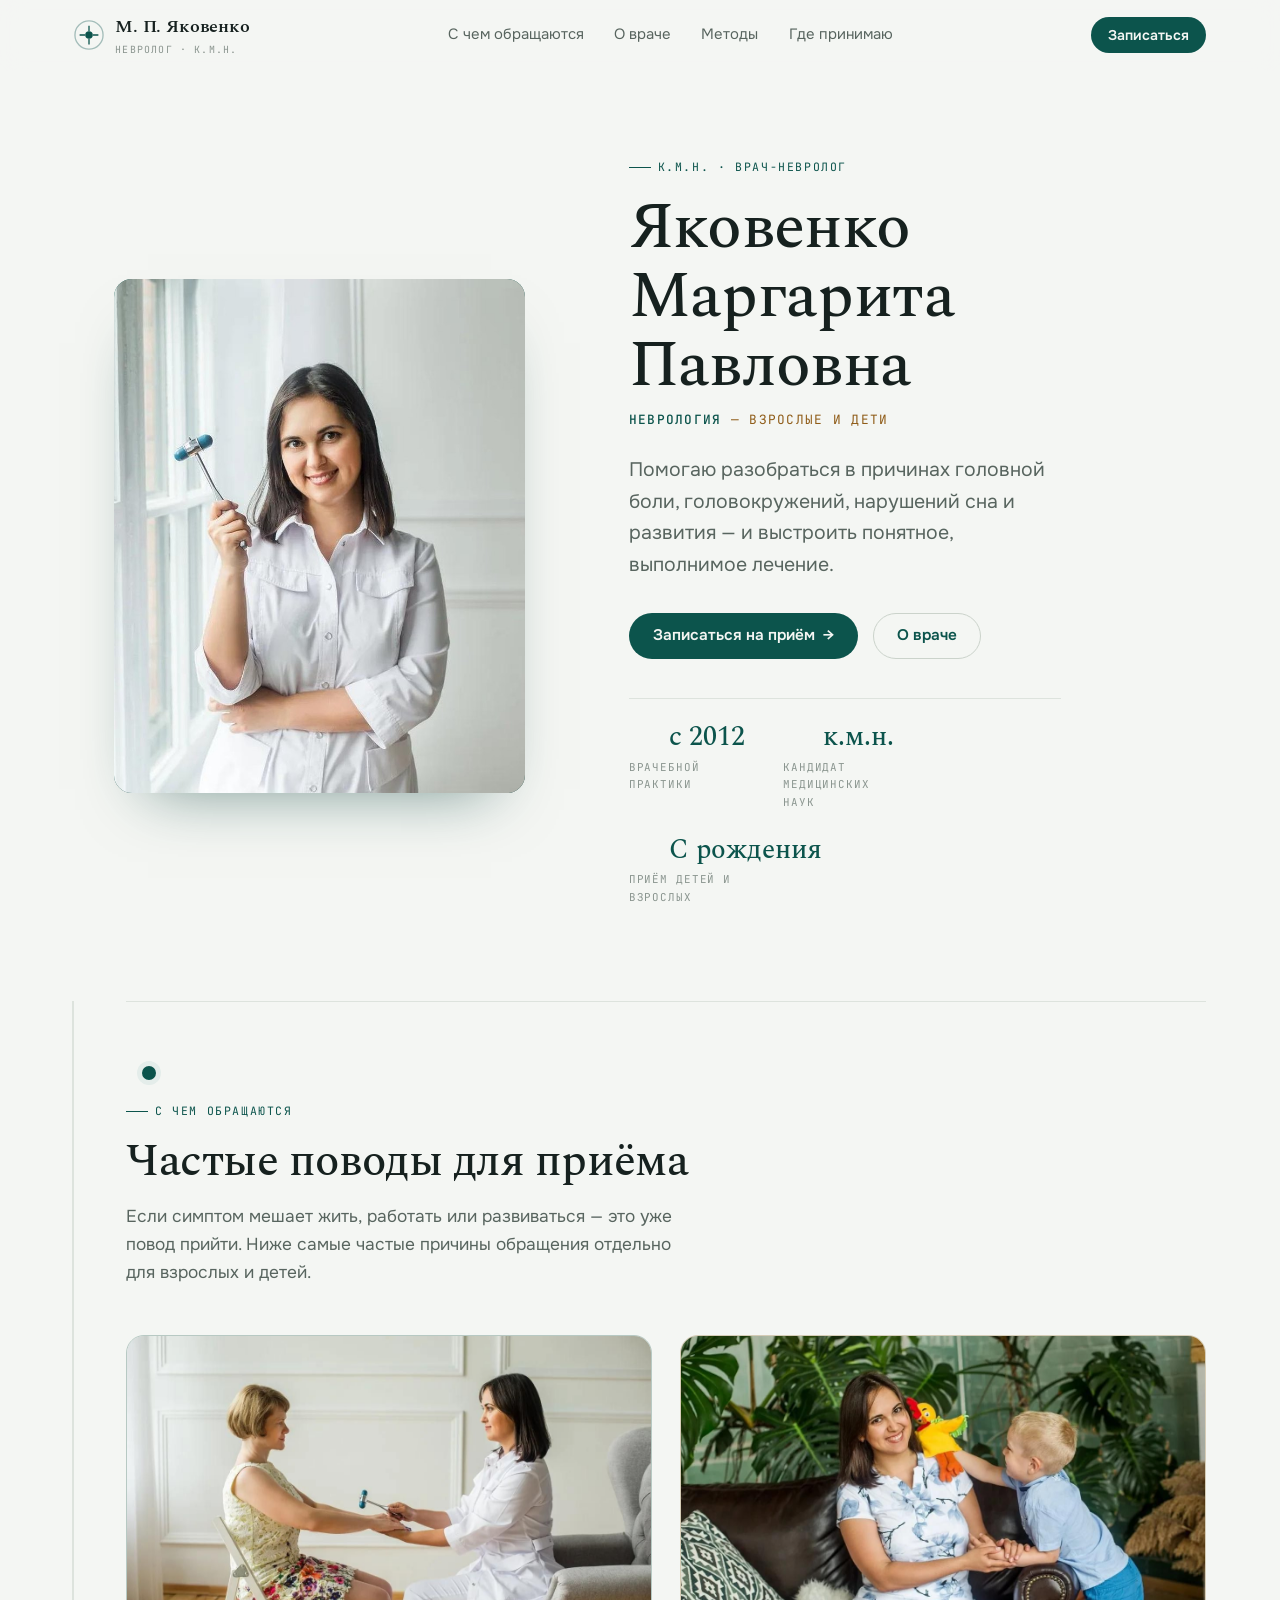
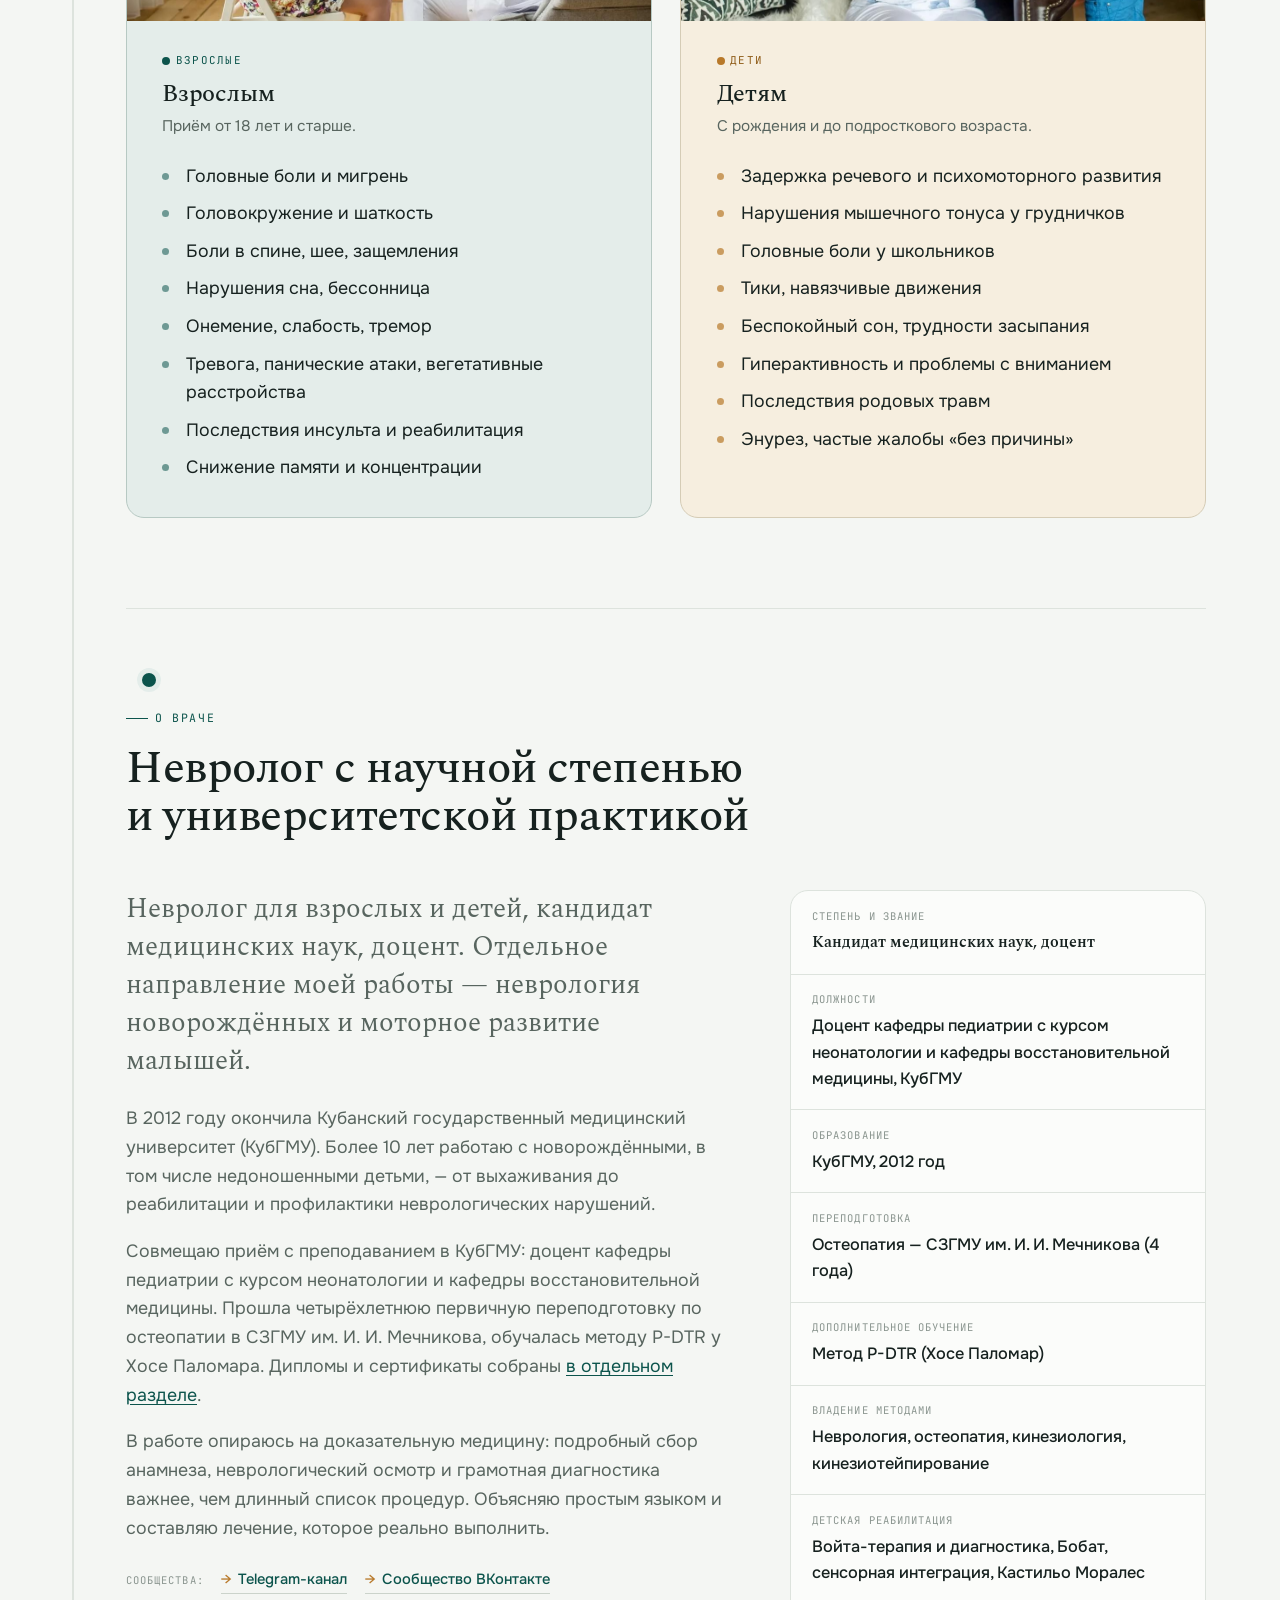
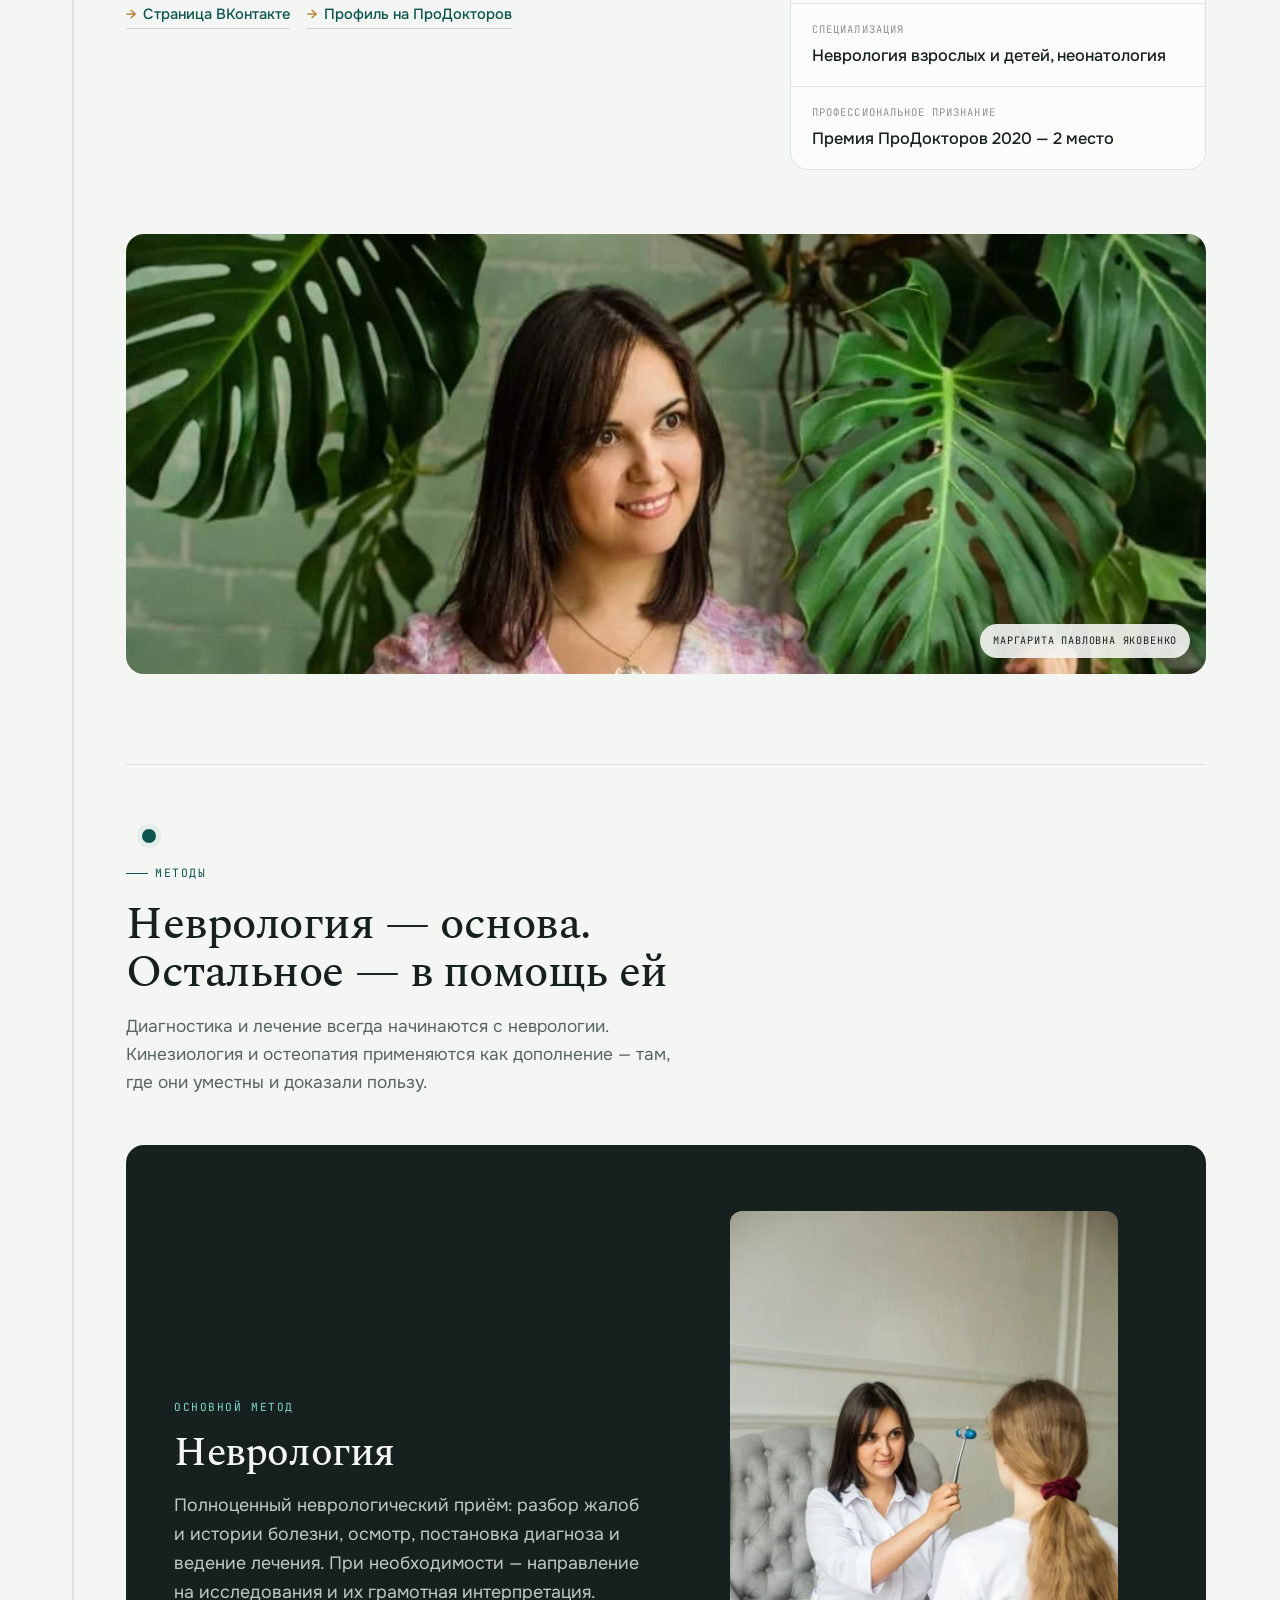
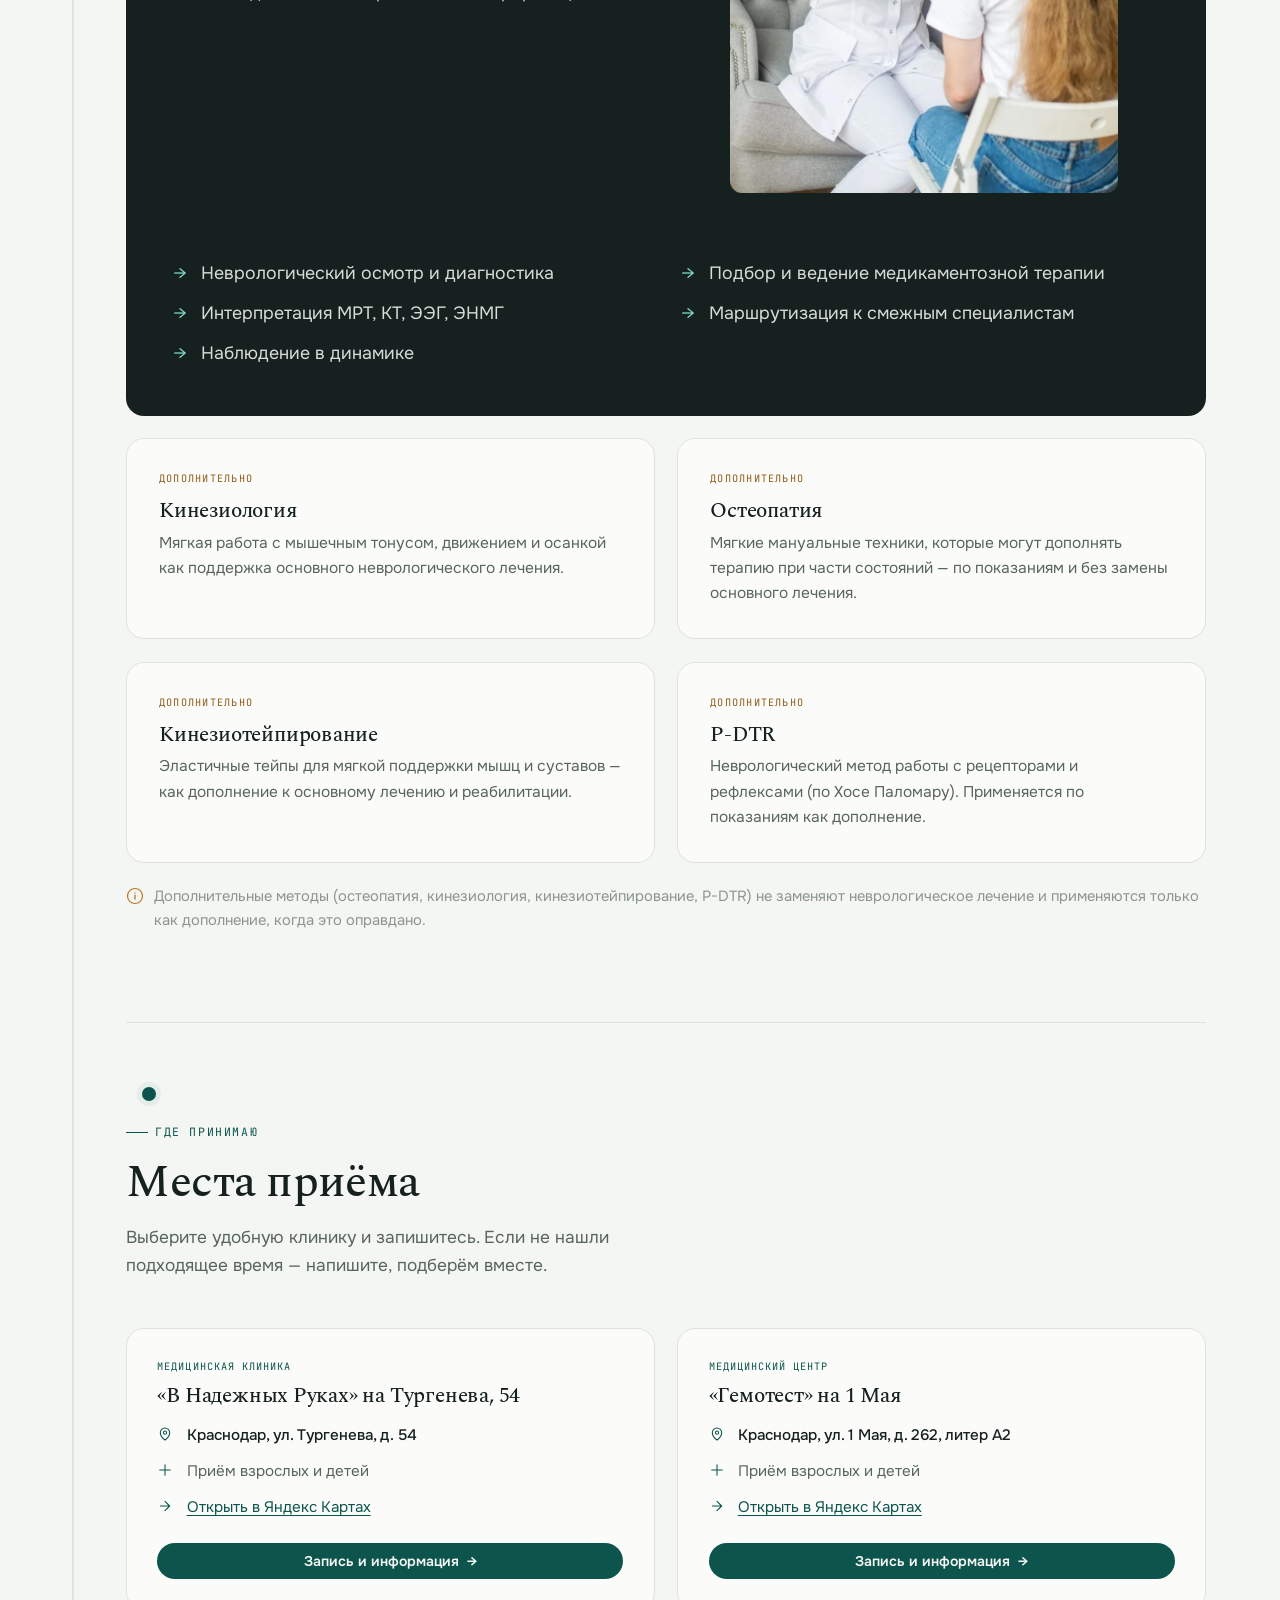
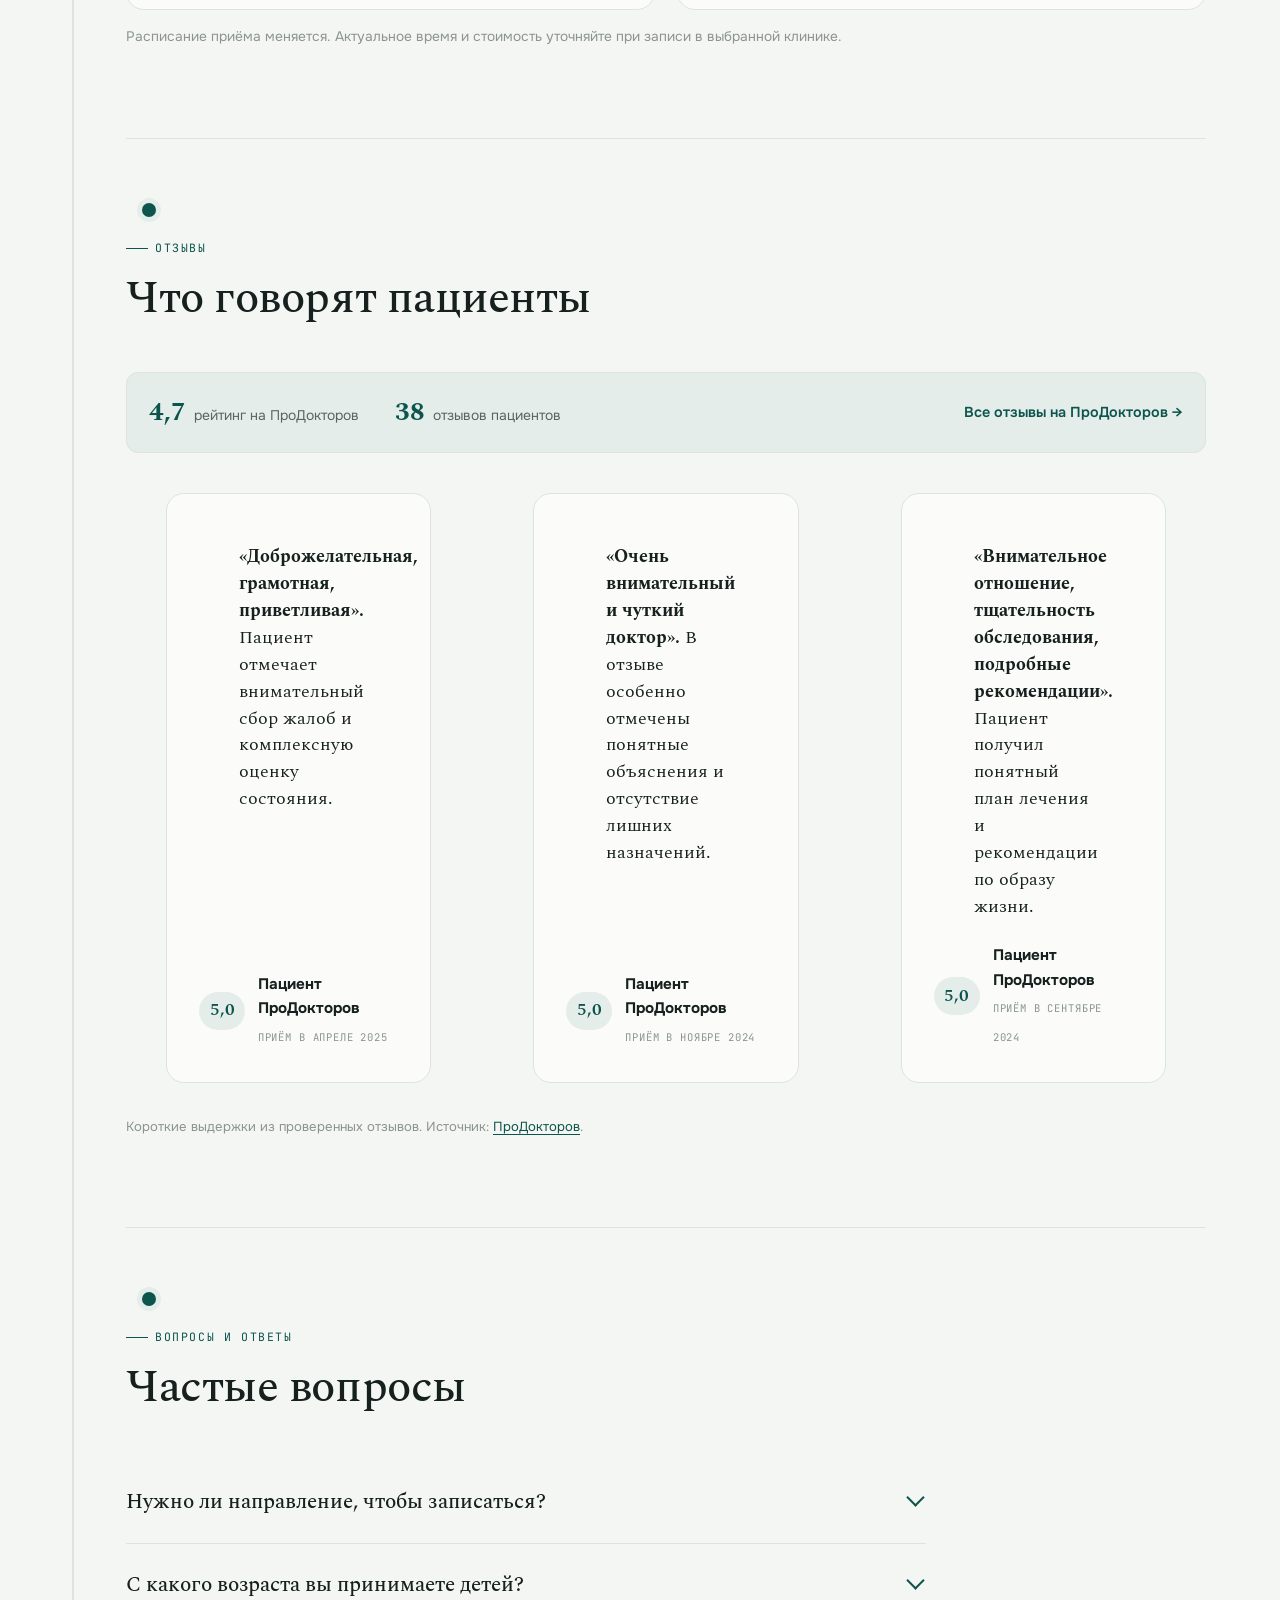
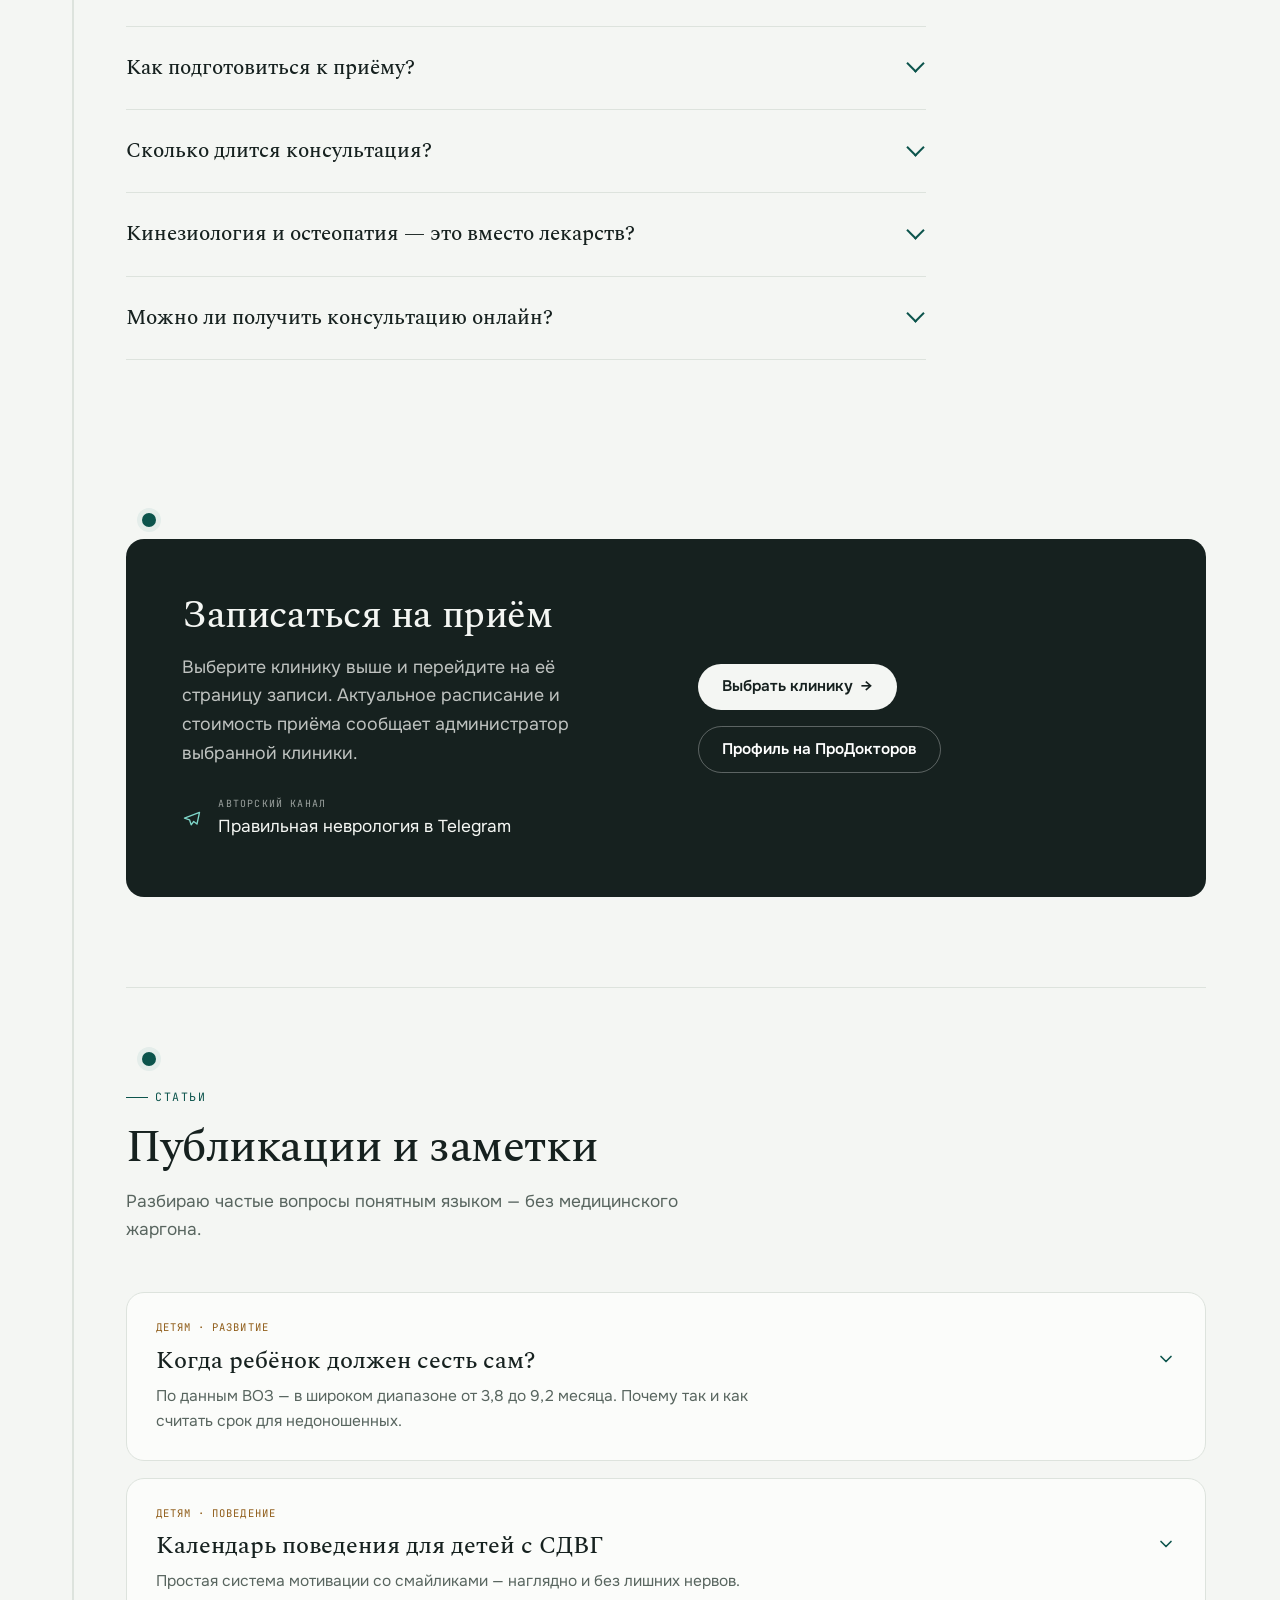
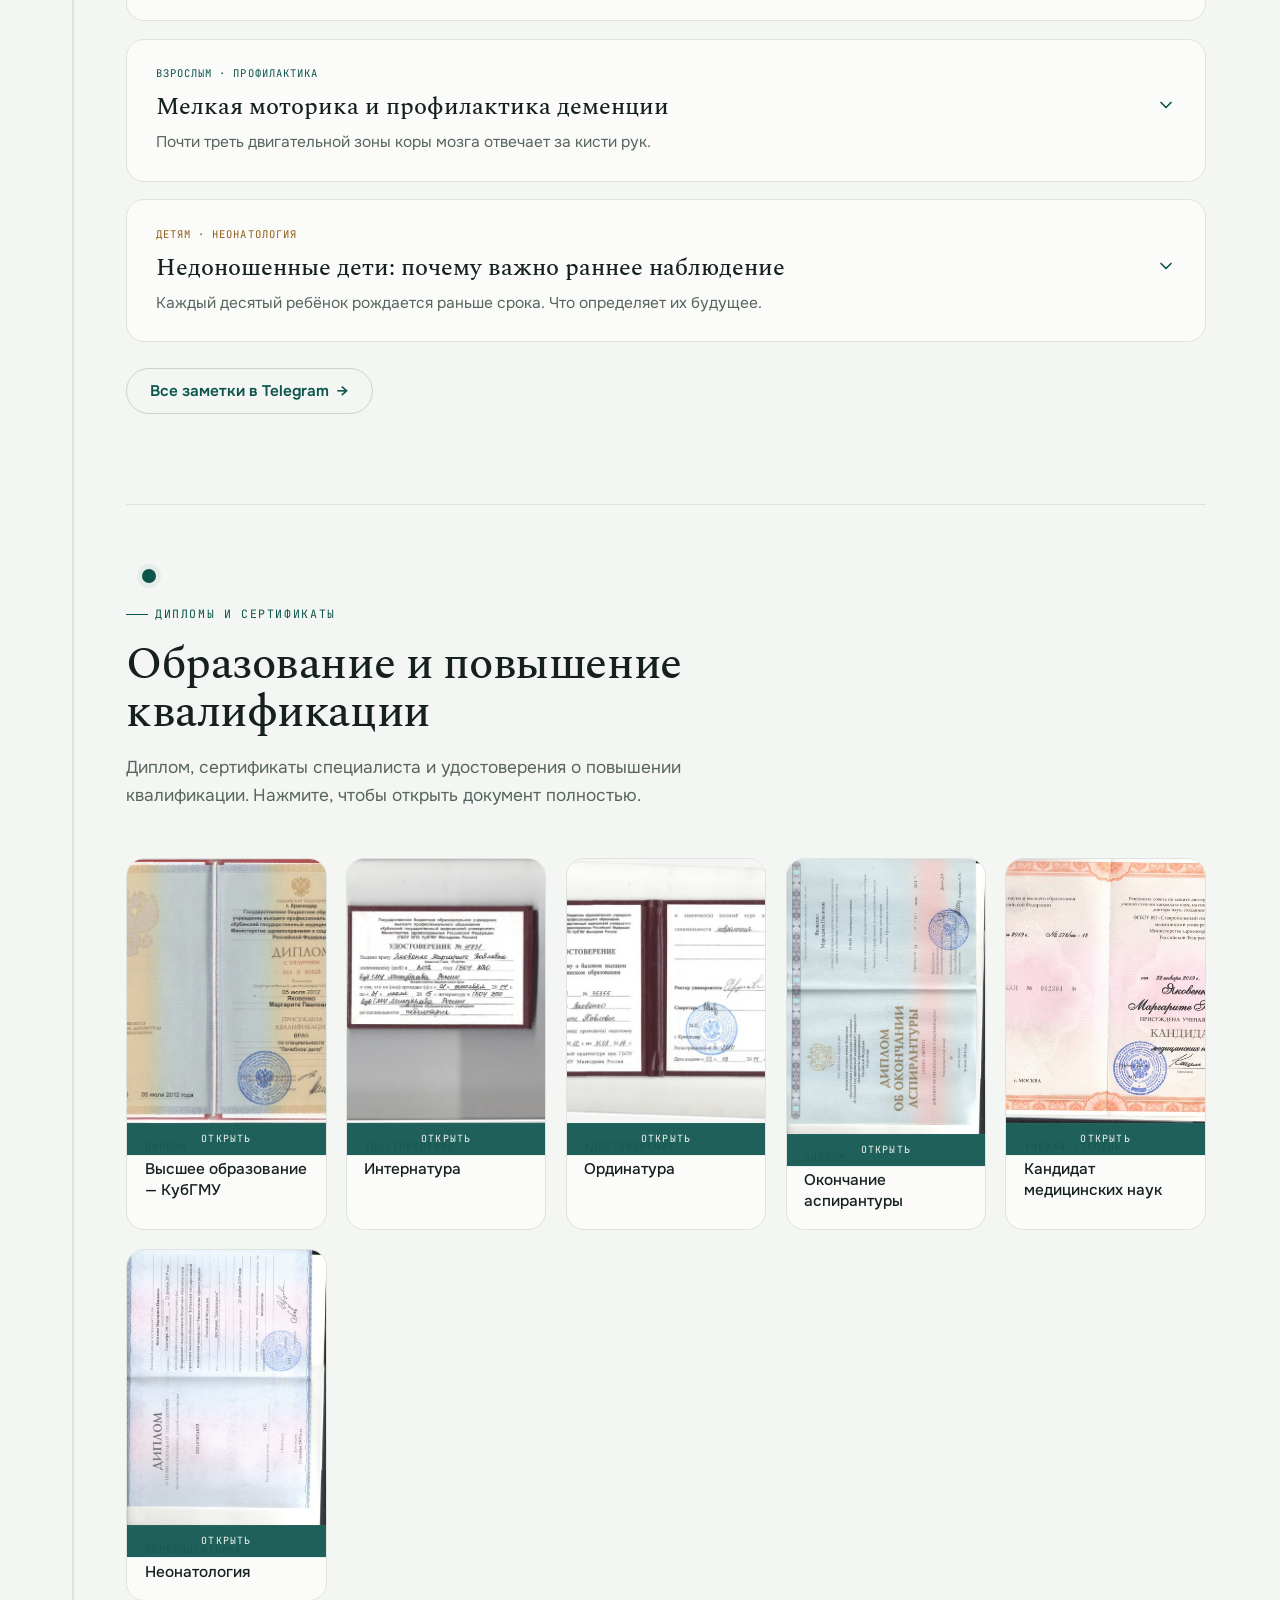
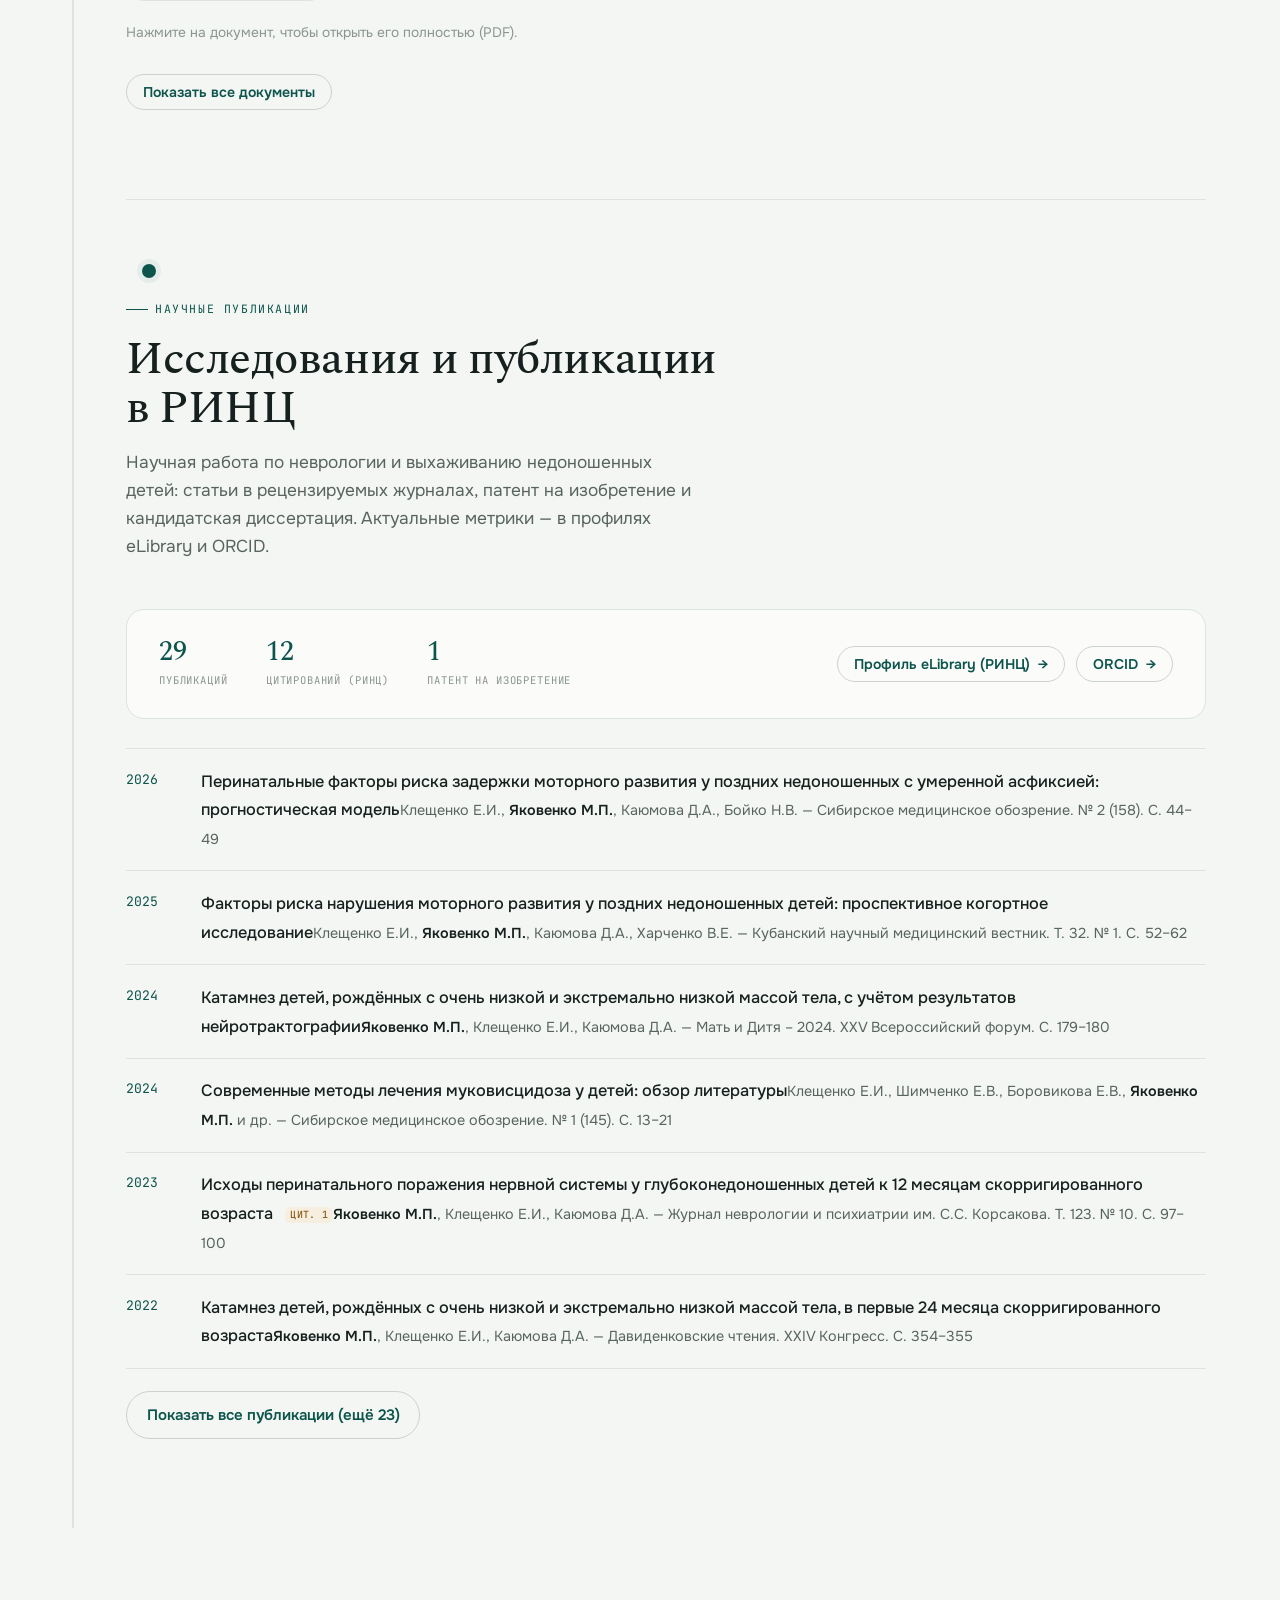
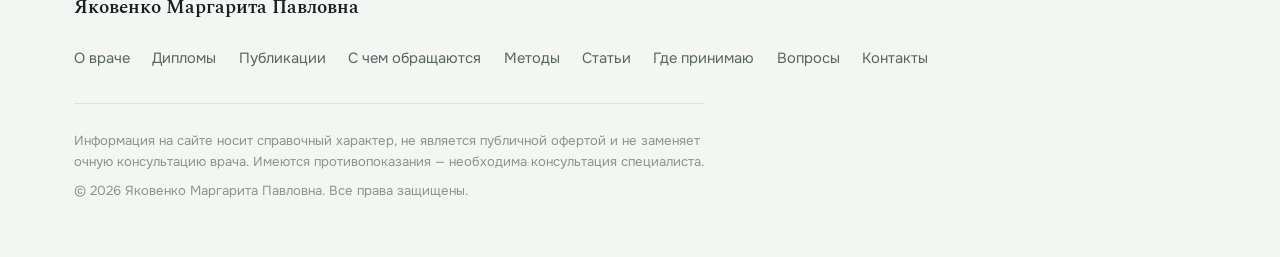
==== commit 3f38c0b3: "refactor(media): distribute doctor photos" ====
--- a/index.html
+++ b/index.html
@@ -218,6 +218,10 @@
             </li>
           </ul>
         </div>
+        <figure class="context-photo context-photo--about reveal">
+          <img src="img/gallery/g-portrait.jpg" alt="Яковенко Маргарита Павловна" loading="lazy">
+          <figcaption>Маргарита Павловна Яковенко</figcaption>
+        </figure>
       </section>
 
       <!-- ===== ДИПЛОМЫ И СЕРТИФИКАТЫ ===== -->
@@ -365,6 +369,9 @@
 
         <div class="audience">
           <article class="aud aud--adults reveal">
+            <figure class="aud__visual">
+              <img src="img/gallery/g-adult-exam.jpg" alt="Яковенко Маргарита Павловна проводит неврологический осмотр взрослой пациентки" loading="lazy">
+            </figure>
             <p class="aud__tag"><span class="aud__dot"></span>Взрослые</p>
             <h3 class="aud__title">Взрослым</h3>
             <p class="aud__note">Приём от 18 лет и старше.</p>
@@ -381,6 +388,9 @@
           </article>
 
           <article class="aud aud--kids reveal">
+            <figure class="aud__visual">
+              <img src="img/gallery/g-child-play.jpg" alt="Яковенко Маргарита Павловна общается с ребёнком" loading="lazy">
+            </figure>
             <p class="aud__tag"><span class="aud__dot"></span>Дети</p>
             <h3 class="aud__title">Детям</h3>
             <p class="aud__note">С рождения и до подросткового возраста.</p>
@@ -412,6 +422,9 @@
             <h3 class="method-primary__title">Неврология</h3>
             <p class="method-primary__text">Полноценный неврологический приём: разбор жалоб и истории болезни, осмотр, постановка диагноза и ведение лечения. При необходимости — направление на исследования и их грамотная интерпретация.</p>
           </div>
+          <figure class="method-primary__visual">
+            <img src="img/gallery/g-teen.jpg" alt="Неврологический осмотр подростка" loading="lazy">
+          </figure>
           <ul class="method-primary__list">
             <li>Неврологический осмотр и диагностика</li>
             <li>Подбор и ведение медикаментозной терапии</li>
@@ -450,25 +463,6 @@
         </p>
       </section>
 
-      <!-- ===== ФОТОГАЛЕРЕЯ ===== -->
-      <section class="section" id="gallery" aria-labelledby="gallery-title">
-        <div class="section__head reveal">
-          <p class="eyebrow">Как проходит приём</p>
-          <h2 class="section__title" id="gallery-title">Фотографии приёма</h2>
-          <p class="section__intro">Спокойная обстановка для взрослых и детей. Несколько кадров с приёма — чтобы вы понимали, как всё проходит.</p>
-        </div>
-
-        <div class="gallery reveal">
-          <a href="img/gallery/g-child-play.jpg" target="_blank" rel="noopener"><img src="img/gallery/g-child-play.jpg" alt="Приём ребёнка в игровой форме" loading="lazy"></a>
-          <a href="img/gallery/g-portrait.jpg" target="_blank" rel="noopener"><img src="img/gallery/g-portrait.jpg" alt="Врач-невролог Яковенко Маргарита Павловна" loading="lazy"></a>
-          <a href="img/gallery/g-adult-exam.jpg" target="_blank" rel="noopener"><img src="img/gallery/g-adult-exam.jpg" alt="Неврологический осмотр взрослой пациентки" loading="lazy"></a>
-          <a href="img/gallery/g-teen.jpg" target="_blank" rel="noopener"><img src="img/gallery/g-teen.jpg" alt="Осмотр подростка, проверка рефлексов" loading="lazy"></a>
-          <a href="img/gallery/g-child-reflex.jpg" target="_blank" rel="noopener"><img src="img/gallery/g-child-reflex.jpg" alt="Осмотр ребёнка: проверка рефлексов" loading="lazy"></a>
-          <a href="img/gallery/g-taping.jpg" target="_blank" rel="noopener"><img src="img/gallery/g-taping.jpg" alt="Кинезиотейпирование" loading="lazy"></a>
-          <a href="img/gallery/g-adult-collar.jpg" target="_blank" rel="noopener"><img src="img/gallery/g-adult-collar.jpg" alt="Неврологический осмотр пациента" loading="lazy"></a>
-        </div>
-      </section>
-
       <!-- ===== ВИДЕО ===== -->
       <section class="section" id="video" aria-labelledby="video-title" hidden>
         <div class="section__head reveal">
@@ -767,7 +761,6 @@
           <a href="#publications">Публикации</a>
           <a href="#help">С чем обращаются</a>
           <a href="#methods">Методы</a>
-          <a href="#gallery">Фото</a>
           <a href="#articles">Статьи</a>
           <a href="#clinics">Где принимаю</a>
           <a href="#faq">Вопросы</a>
@@ -812,7 +805,7 @@
       // Приоритетный путь пациента: запрос → врач → методы → место → запись.
       [
         'help', 'about', 'methods', 'clinics', 'reviews', 'faq', 'contacts',
-        'gallery', 'articles', 'credentials', 'publications', 'video'
+        'articles', 'credentials', 'publications', 'video'
       ].forEach((id) => {
         const section = document.getElementById(id);
         if (section) rail.append(section);
--- a/style.css
+++ b/style.css
@@ -355,6 +355,30 @@
 .soc a:hover { border-color: var(--petrol); }
 .soc a::before { content: "→"; color: var(--amber); }
 
+.context-photo {
+  position: relative;
+  margin: clamp(2rem, 5vw, 4rem) 0 0;
+  border-radius: var(--radius);
+  overflow: hidden;
+  background: var(--paper-3);
+}
+.context-photo--about { height: clamp(280px, 38vw, 440px); }
+.context-photo img { width: 100%; height: 100%; object-fit: cover; }
+.context-photo--about img { object-position: center 46%; }
+.context-photo figcaption {
+  position: absolute;
+  right: 1rem;
+  bottom: 1rem;
+  padding: 0.55rem 0.8rem;
+  border-radius: 999px;
+  background: color-mix(in srgb, var(--paper) 90%, transparent);
+  color: var(--ink);
+  font-family: var(--mono);
+  font-size: 0.64rem;
+  letter-spacing: 0.08em;
+  text-transform: uppercase;
+}
+
 @media (max-width: 820px) { .about__grid { grid-template-columns: 1fr; } }
 
 /* =========================================================================
@@ -405,31 +429,6 @@
 .docs-toggle { margin-top: 1rem; }
 
 /* =========================================================================
-   Фотогалерея (masonry)
-   ========================================================================= */
-.gallery { columns: 3; column-gap: 1rem; }
-.gallery a {
-  display: block; margin: 0 0 1rem;
-  break-inside: avoid;
-  border-radius: var(--radius-sm);
-  overflow: hidden;
-  position: relative;
-  border: 1px solid var(--line);
-}
-.gallery img { width: 100%; height: auto; display: block; transition: transform .5s var(--ease); }
-.gallery a:hover img { transform: scale(1.04); }
-.gallery a::after {
-  content: "";
-  position: absolute; inset: 0;
-  background: linear-gradient(180deg, transparent 60%, rgba(7,62,56,.28));
-  opacity: 0; transition: opacity .3s var(--ease);
-}
-.gallery a:hover::after { opacity: 1; }
-
-@media (max-width: 900px) { .gallery { columns: 2; } }
-@media (max-width: 540px) { .gallery { columns: 1; } }
-
-/* =========================================================================
    Научные публикации (РИНЦ / eLibrary)
    ========================================================================= */
 .sci-top {
@@ -546,13 +545,24 @@
 .audience { display: grid; grid-template-columns: 1fr 1fr; gap: clamp(1rem, 2.5vw, 1.8rem); }
 
 .aud {
-  border-radius: var(--radius);
-  padding: clamp(1.5rem, 3vw, 2.2rem);
-  border: 1px solid var(--line);
-  background: var(--paper-2);
+  --aud-pad: clamp(1.5rem, 3vw, 2.2rem);
+  border-radius: var(--radius);
+  padding: 0 var(--aud-pad) var(--aud-pad);
+  border: 1px solid var(--line);
+  background: var(--paper-2);
+  overflow: hidden;
 }
 .aud--adults { background: var(--petrol-soft); border-color: color-mix(in srgb, var(--petrol) 18%, var(--line)); }
 .aud--kids   { background: var(--amber-soft); border-color: color-mix(in srgb, var(--amber) 22%, var(--line)); }
+
+.aud__visual {
+  height: clamp(190px, 24vw, 285px);
+  margin: 0 calc(0px - var(--aud-pad)) 1.5rem;
+  overflow: hidden;
+}
+.aud__visual img { width: 100%; height: 100%; object-fit: cover; }
+.aud--adults .aud__visual img { object-position: center 48%; }
+.aud--kids .aud__visual img { object-position: center 42%; }
 
 .aud__tag { font-family: var(--mono); font-size: 0.68rem; letter-spacing: 0.12em; text-transform: uppercase; display: inline-flex; align-items: center; gap: 0.5em; margin-bottom: 0.8rem; }
 .aud--adults .aud__tag { color: var(--petrol); }
@@ -593,11 +603,18 @@
   position: relative;
   overflow: hidden;
 }
+.method-primary__visual {
+  align-self: stretch;
+  min-height: 260px;
+  border-radius: var(--radius-sm);
+  overflow: hidden;
+}
+.method-primary__visual img { width: 100%; height: 100%; object-fit: cover; object-position: center 35%; }
 .method-primary__tag { font-family: var(--mono); font-size: 0.7rem; letter-spacing: 0.14em; text-transform: uppercase; color: #7fd6c9; margin-bottom: 1rem; }
 .method-primary__title { font-size: clamp(1.7rem, 1.3rem + 1.6vw, 2.5rem); color: var(--paper); margin-bottom: 1rem; }
 .method-primary__text { color: color-mix(in srgb, var(--paper) 78%, transparent); }
 .method-primary__text p { color: inherit; }
-.method-primary__list { list-style: none; margin: 1.3rem 0 0; padding: 0; display: grid; gap: 0.7rem; }
+.method-primary__list { grid-column: 1 / -1; list-style: none; margin: 0; padding: 0; display: grid; grid-template-columns: 1fr 1fr; gap: 0.7rem 2rem; }
 .method-primary__list li { padding-left: 1.7rem; position: relative; color: color-mix(in srgb, var(--paper) 88%, transparent); }
 .method-primary__list li::before { content: "→"; position: absolute; left: 0; color: #7fd6c9; }
 
@@ -617,6 +634,8 @@
 
 @media (max-width: 760px) {
   .method-primary { grid-template-columns: 1fr; }
+  .method-primary__visual { min-height: 230px; }
+  .method-primary__list { grid-template-columns: 1fr; }
   .methods-add { grid-template-columns: 1fr; }
 }
 
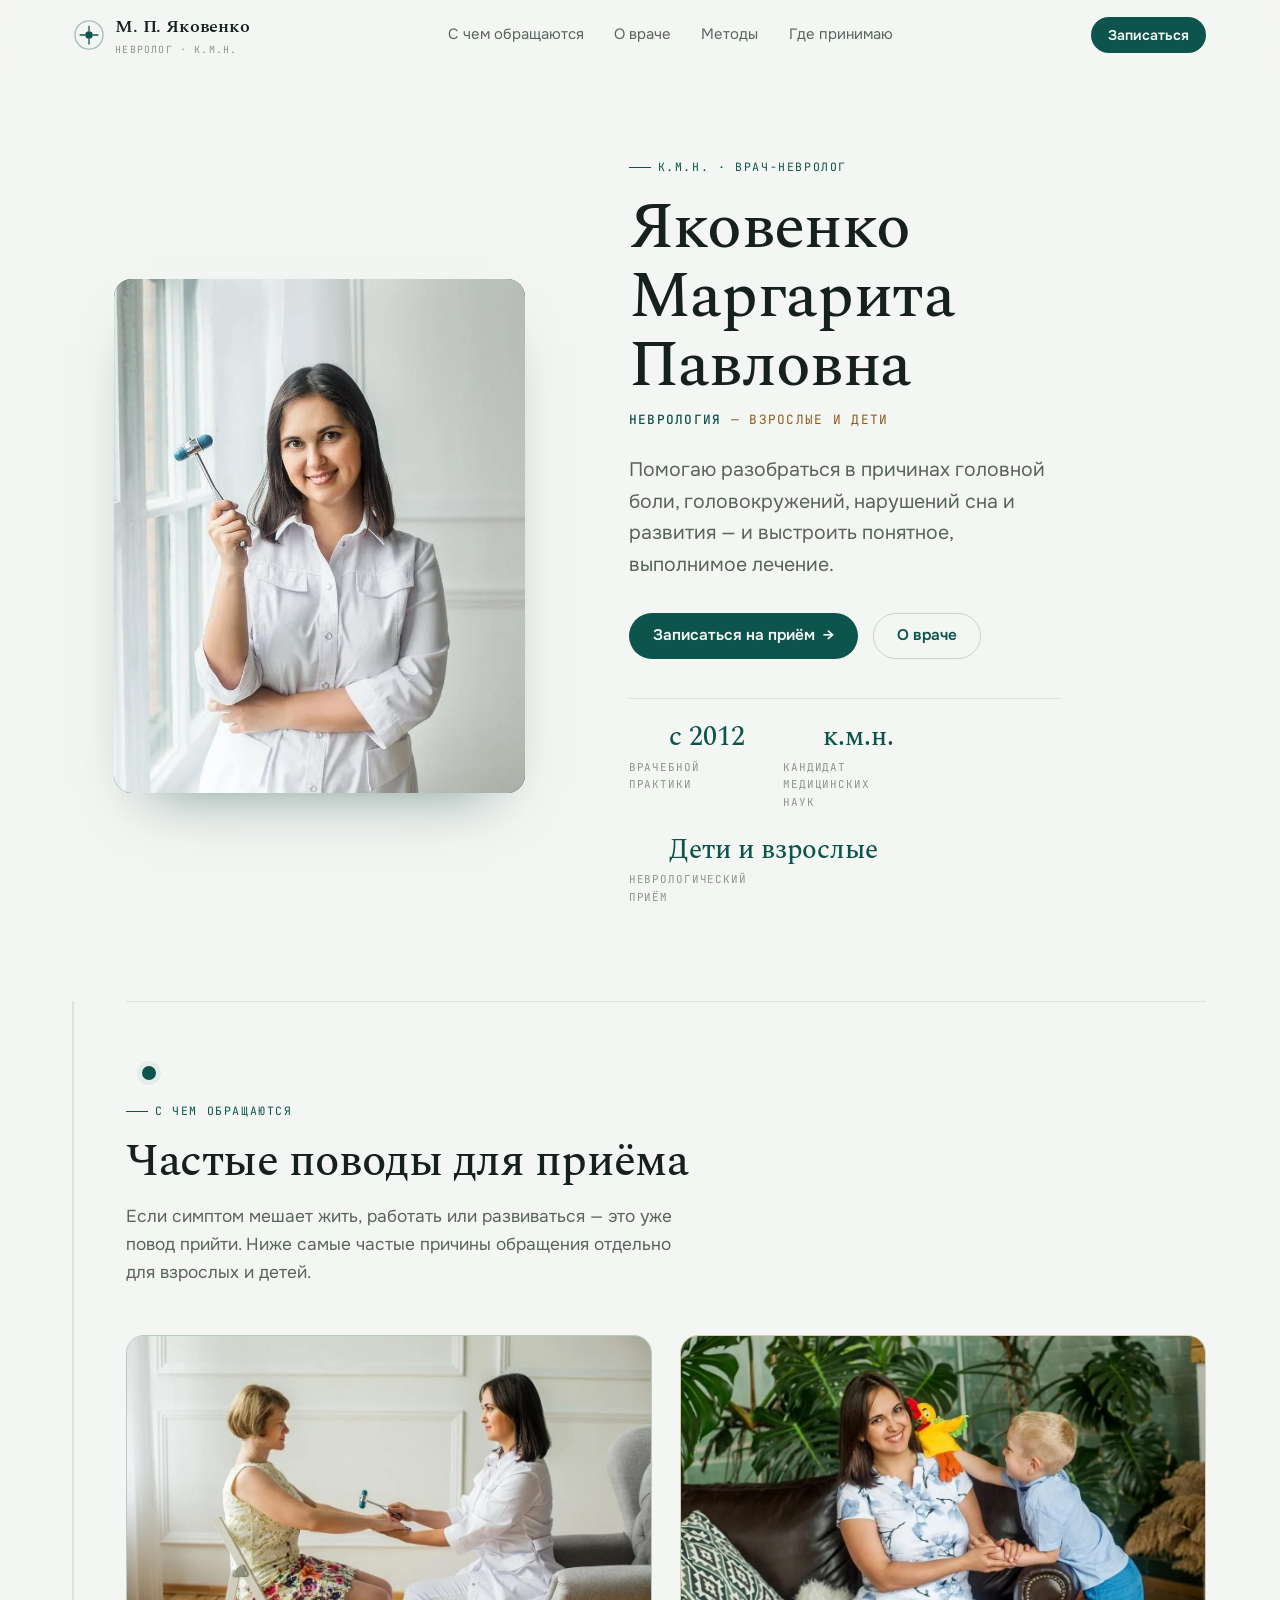
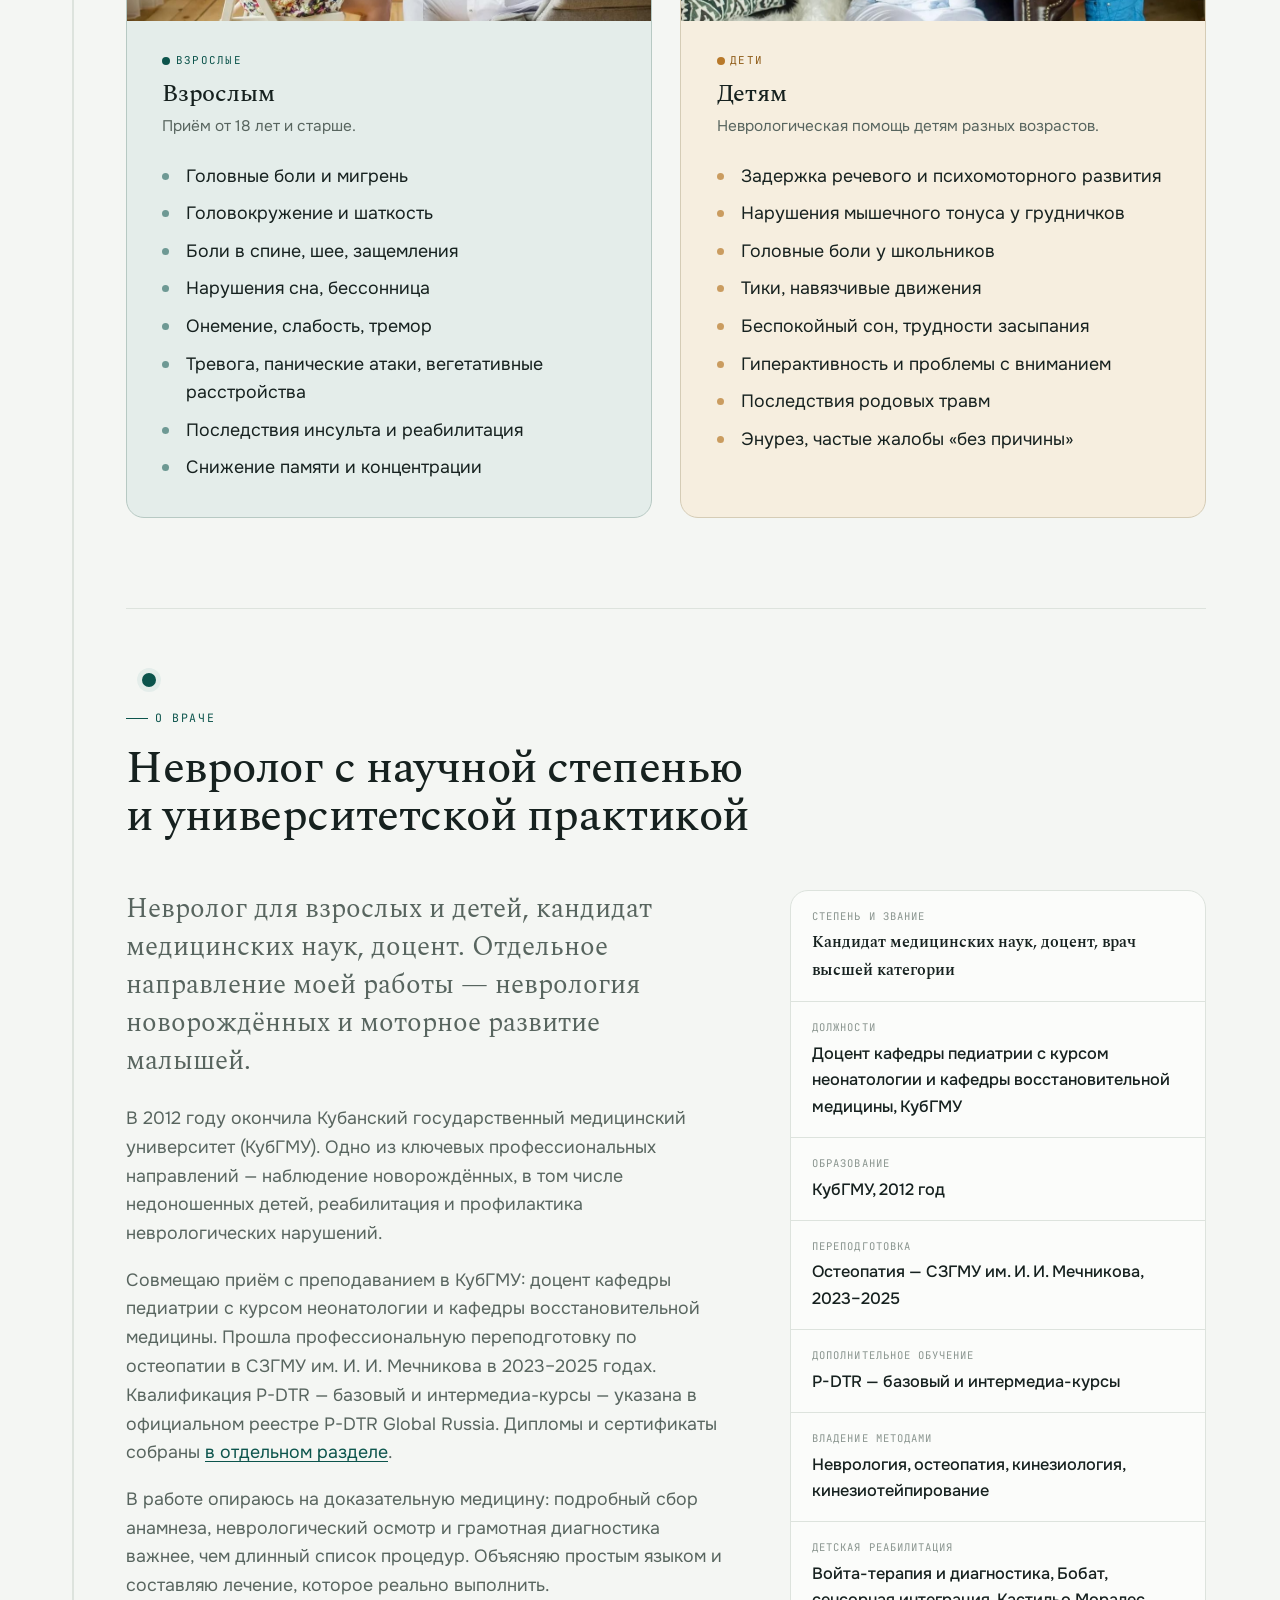
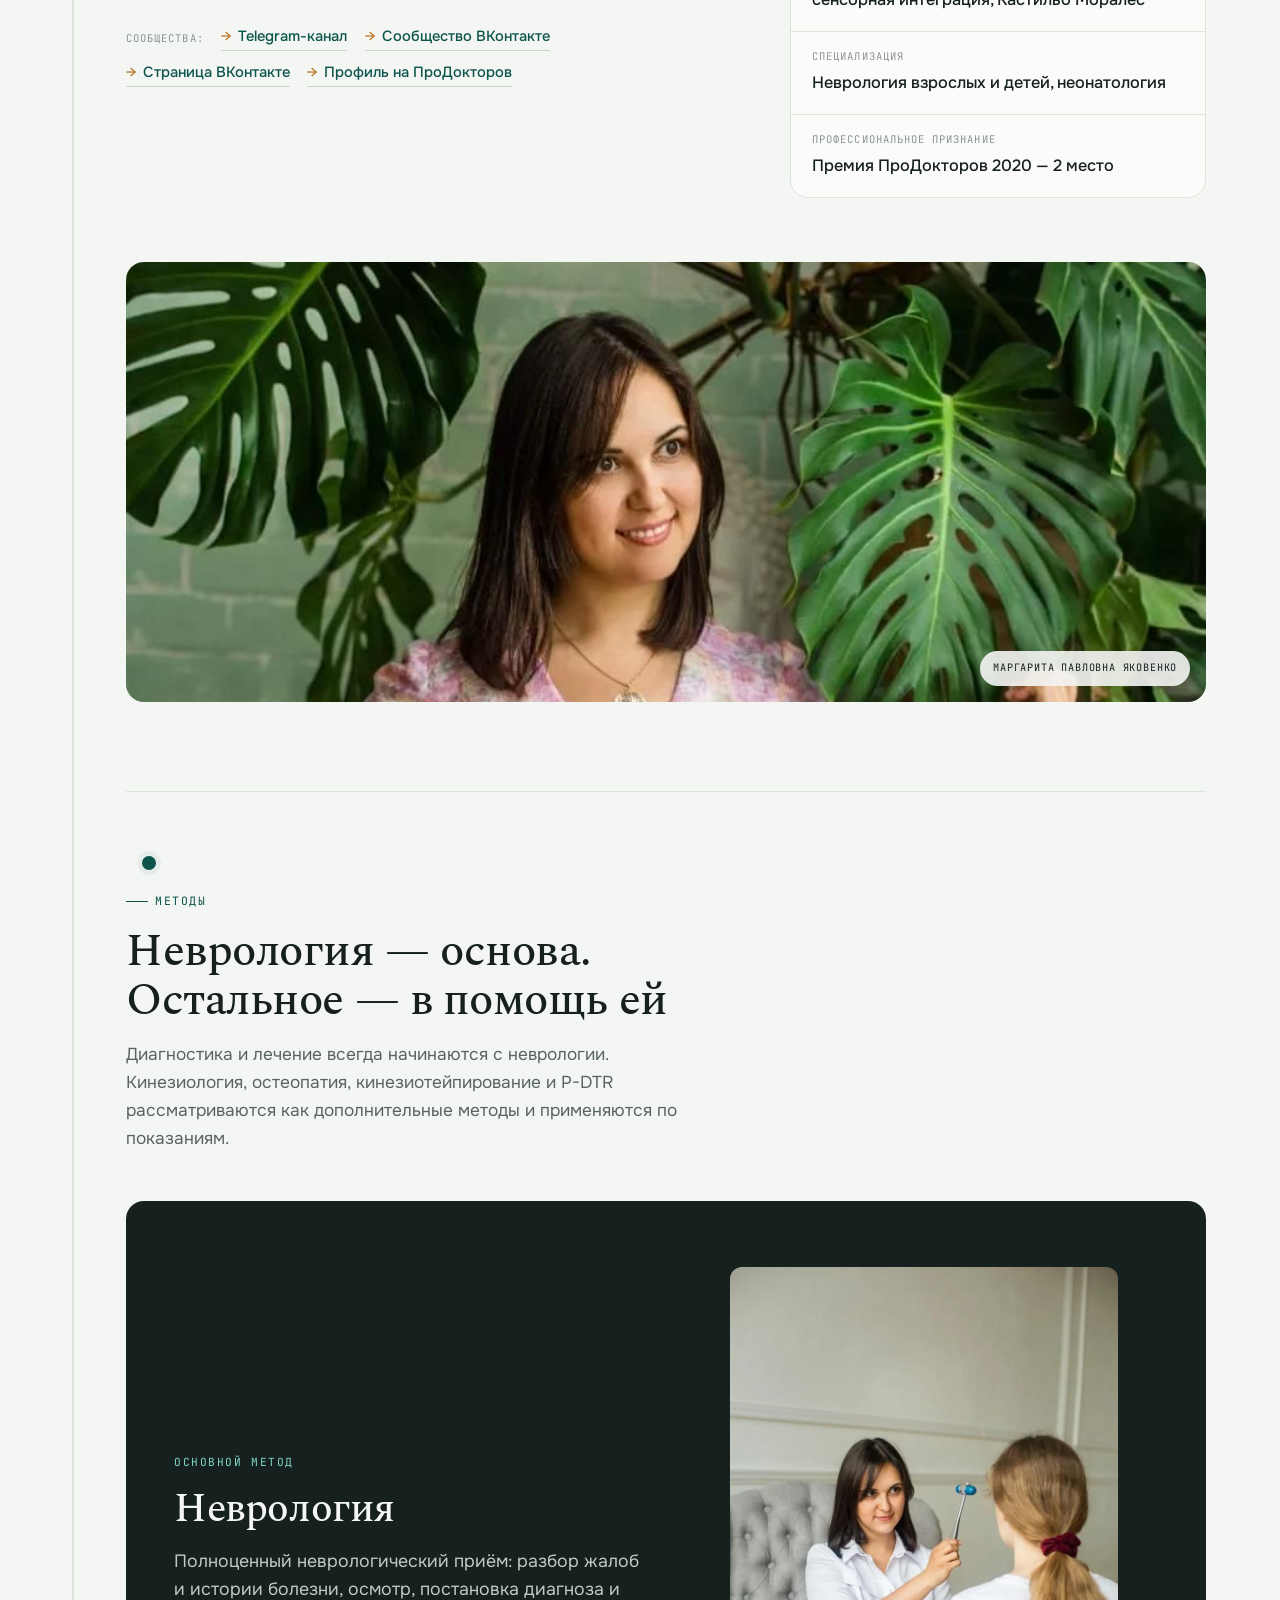
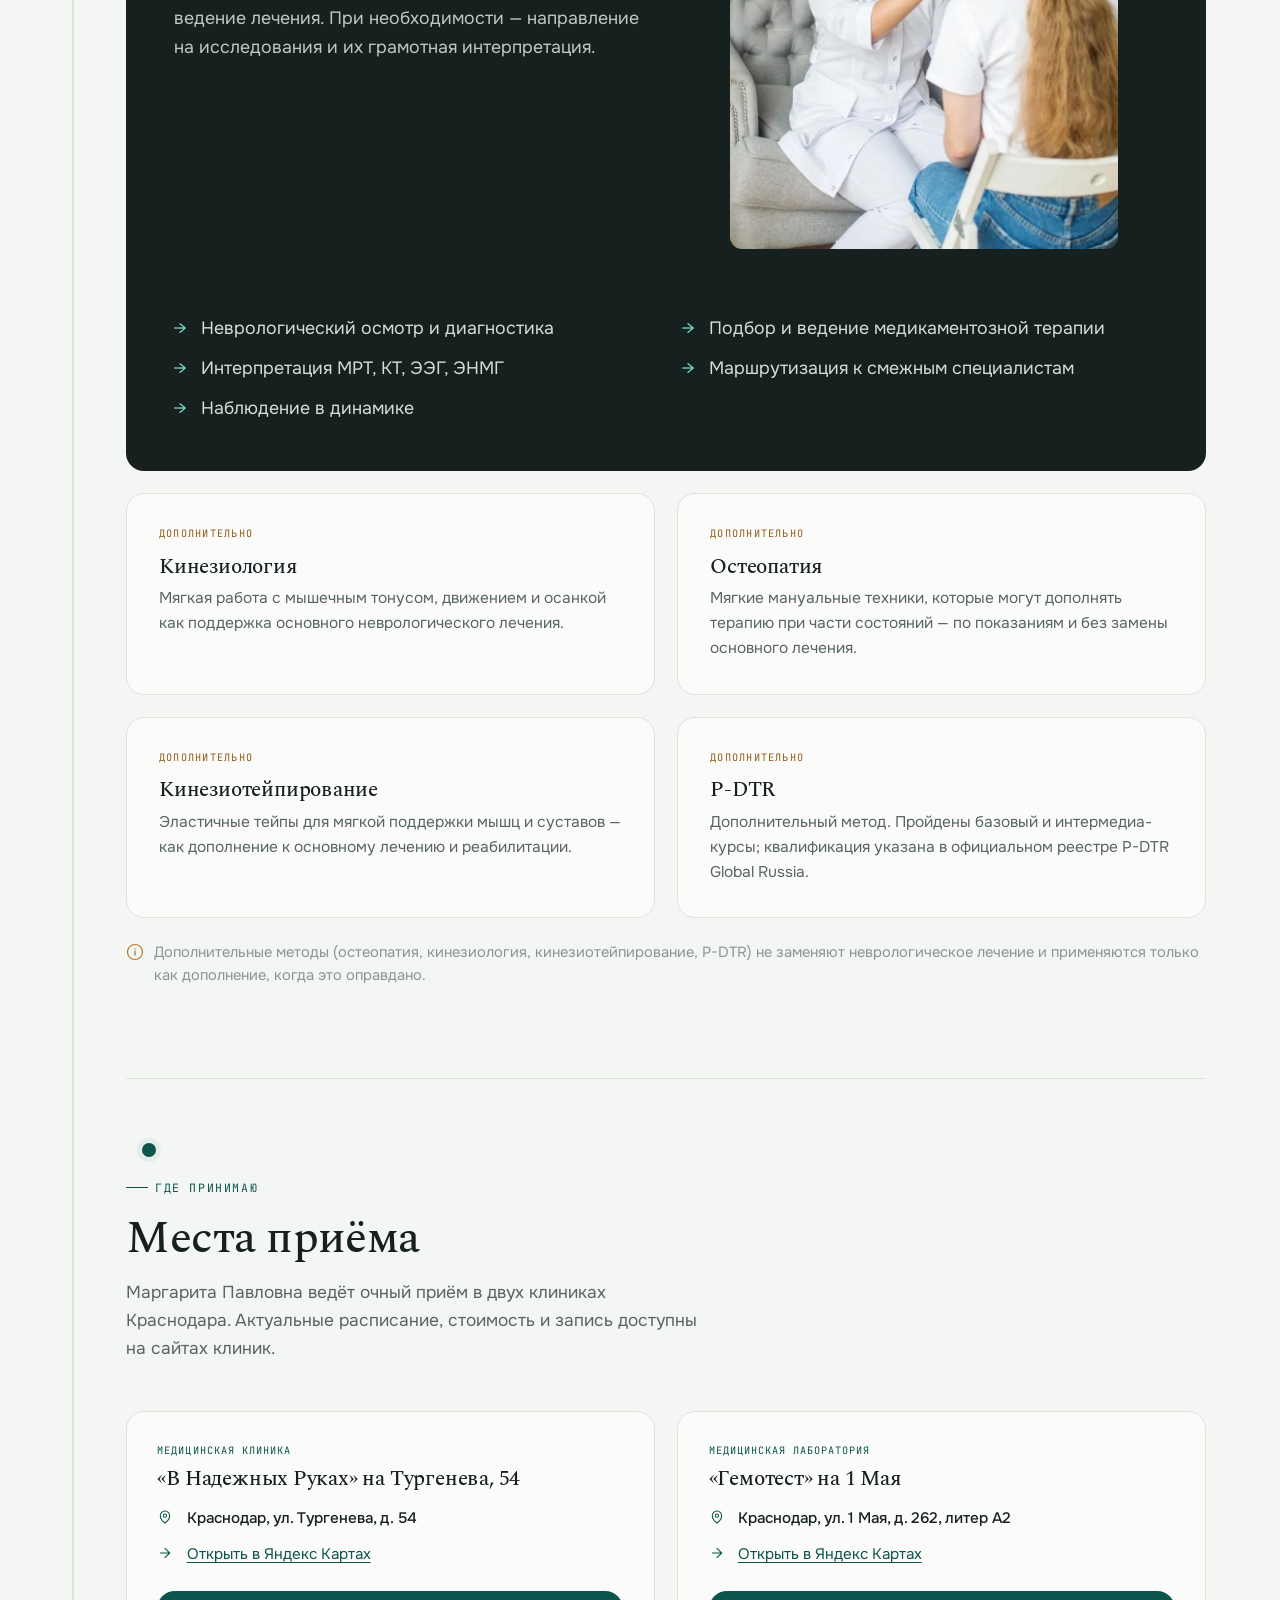
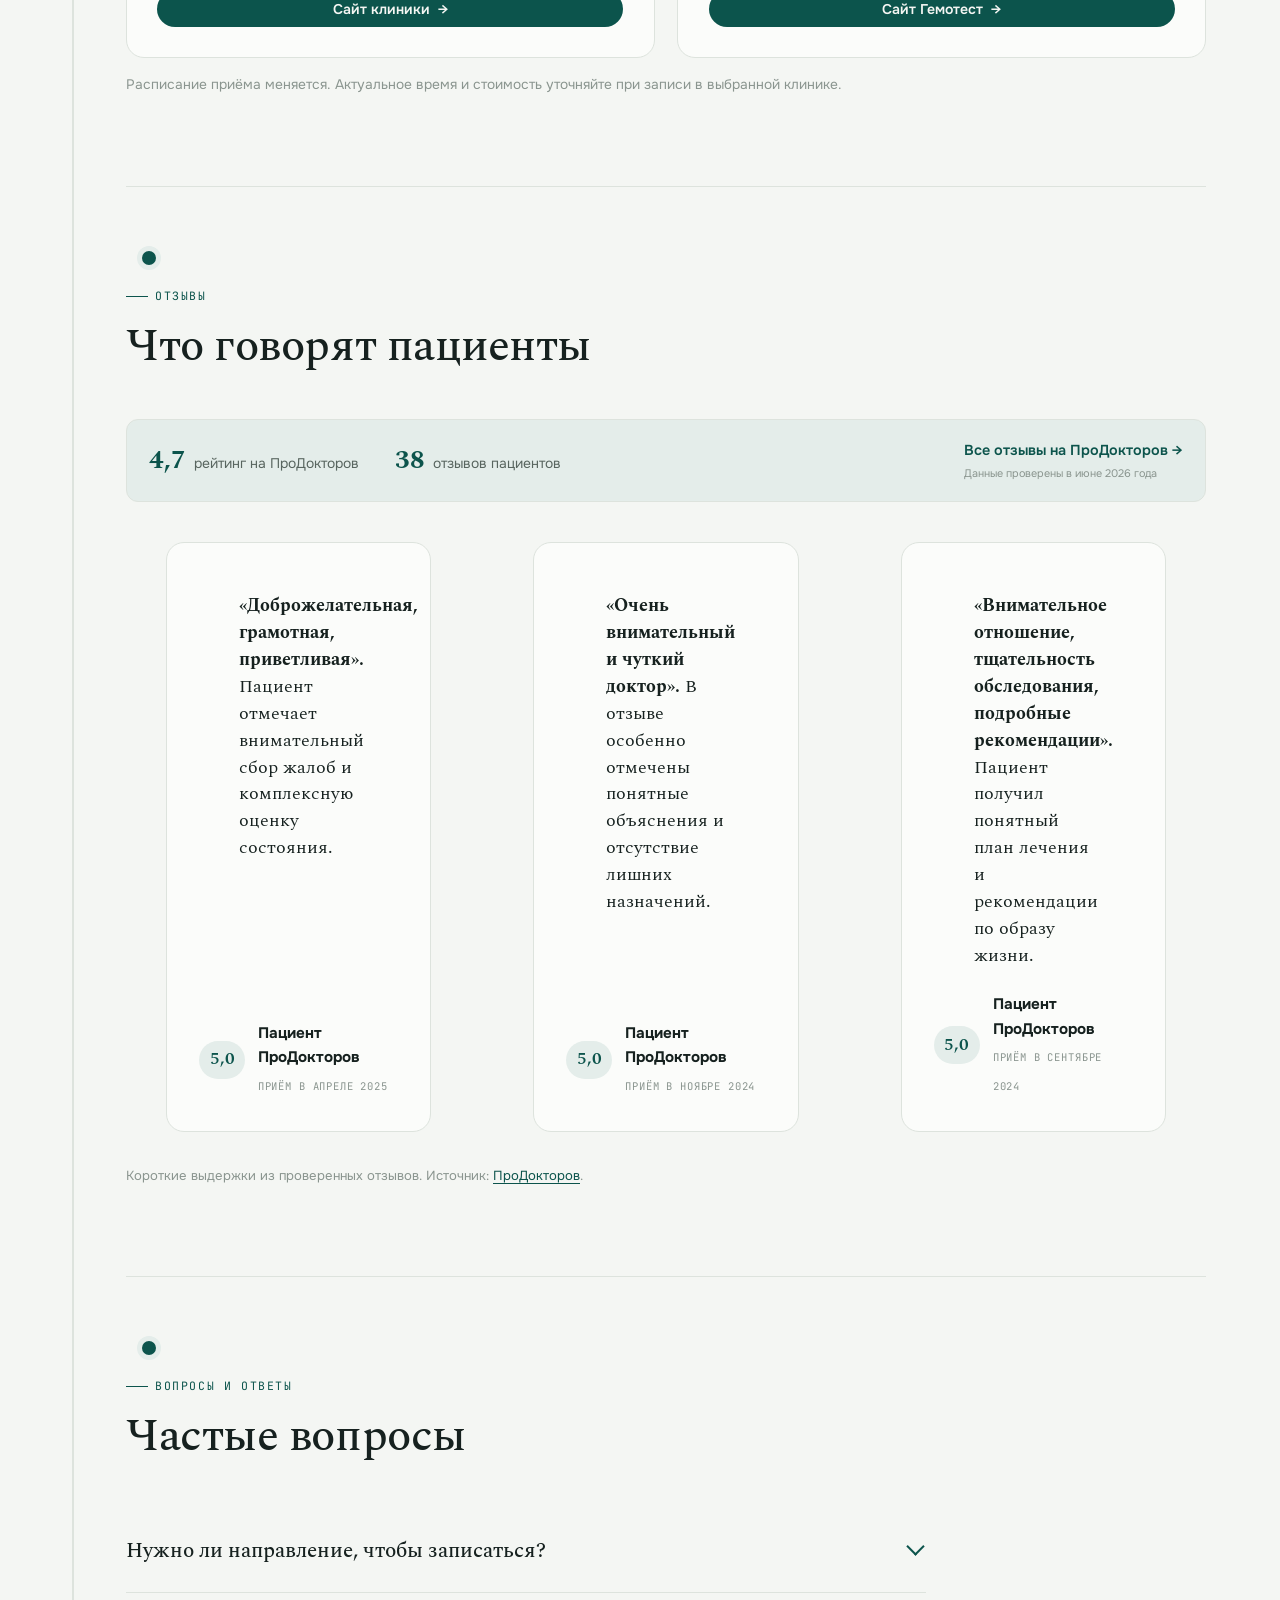
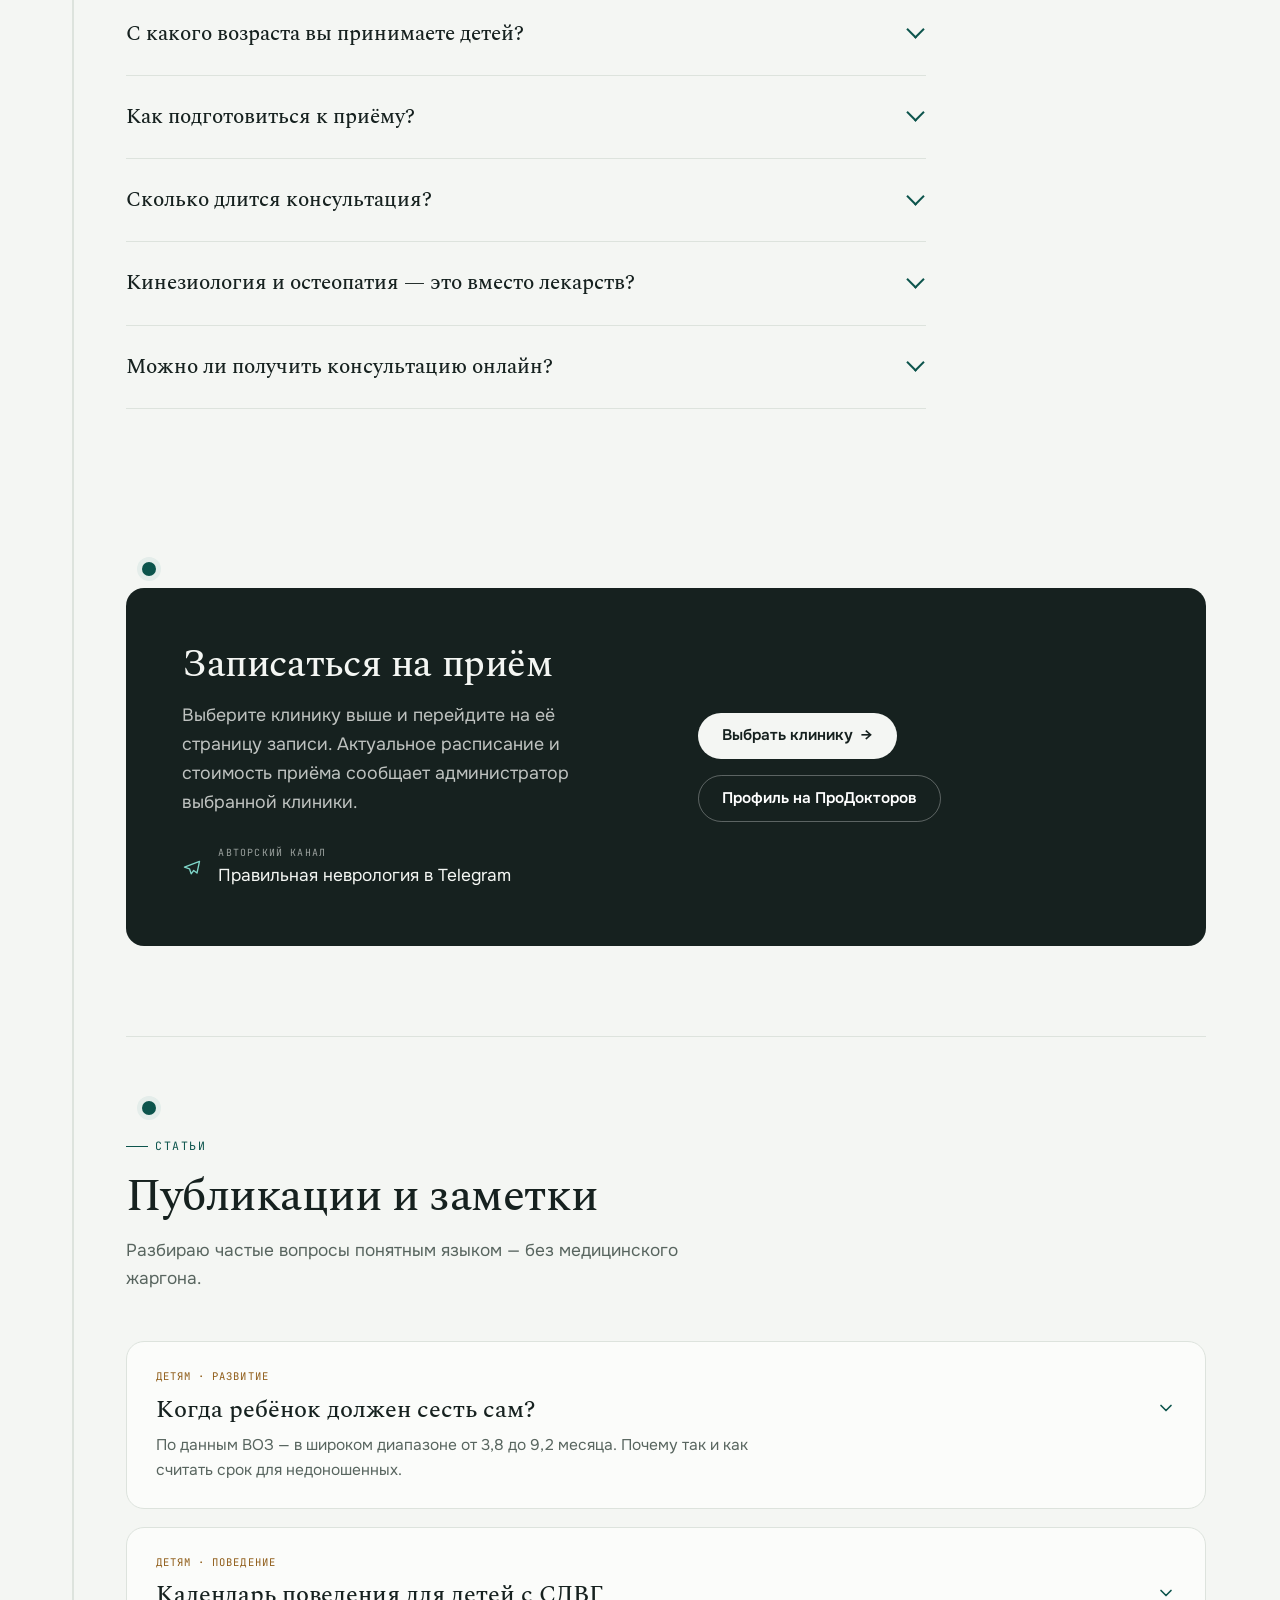
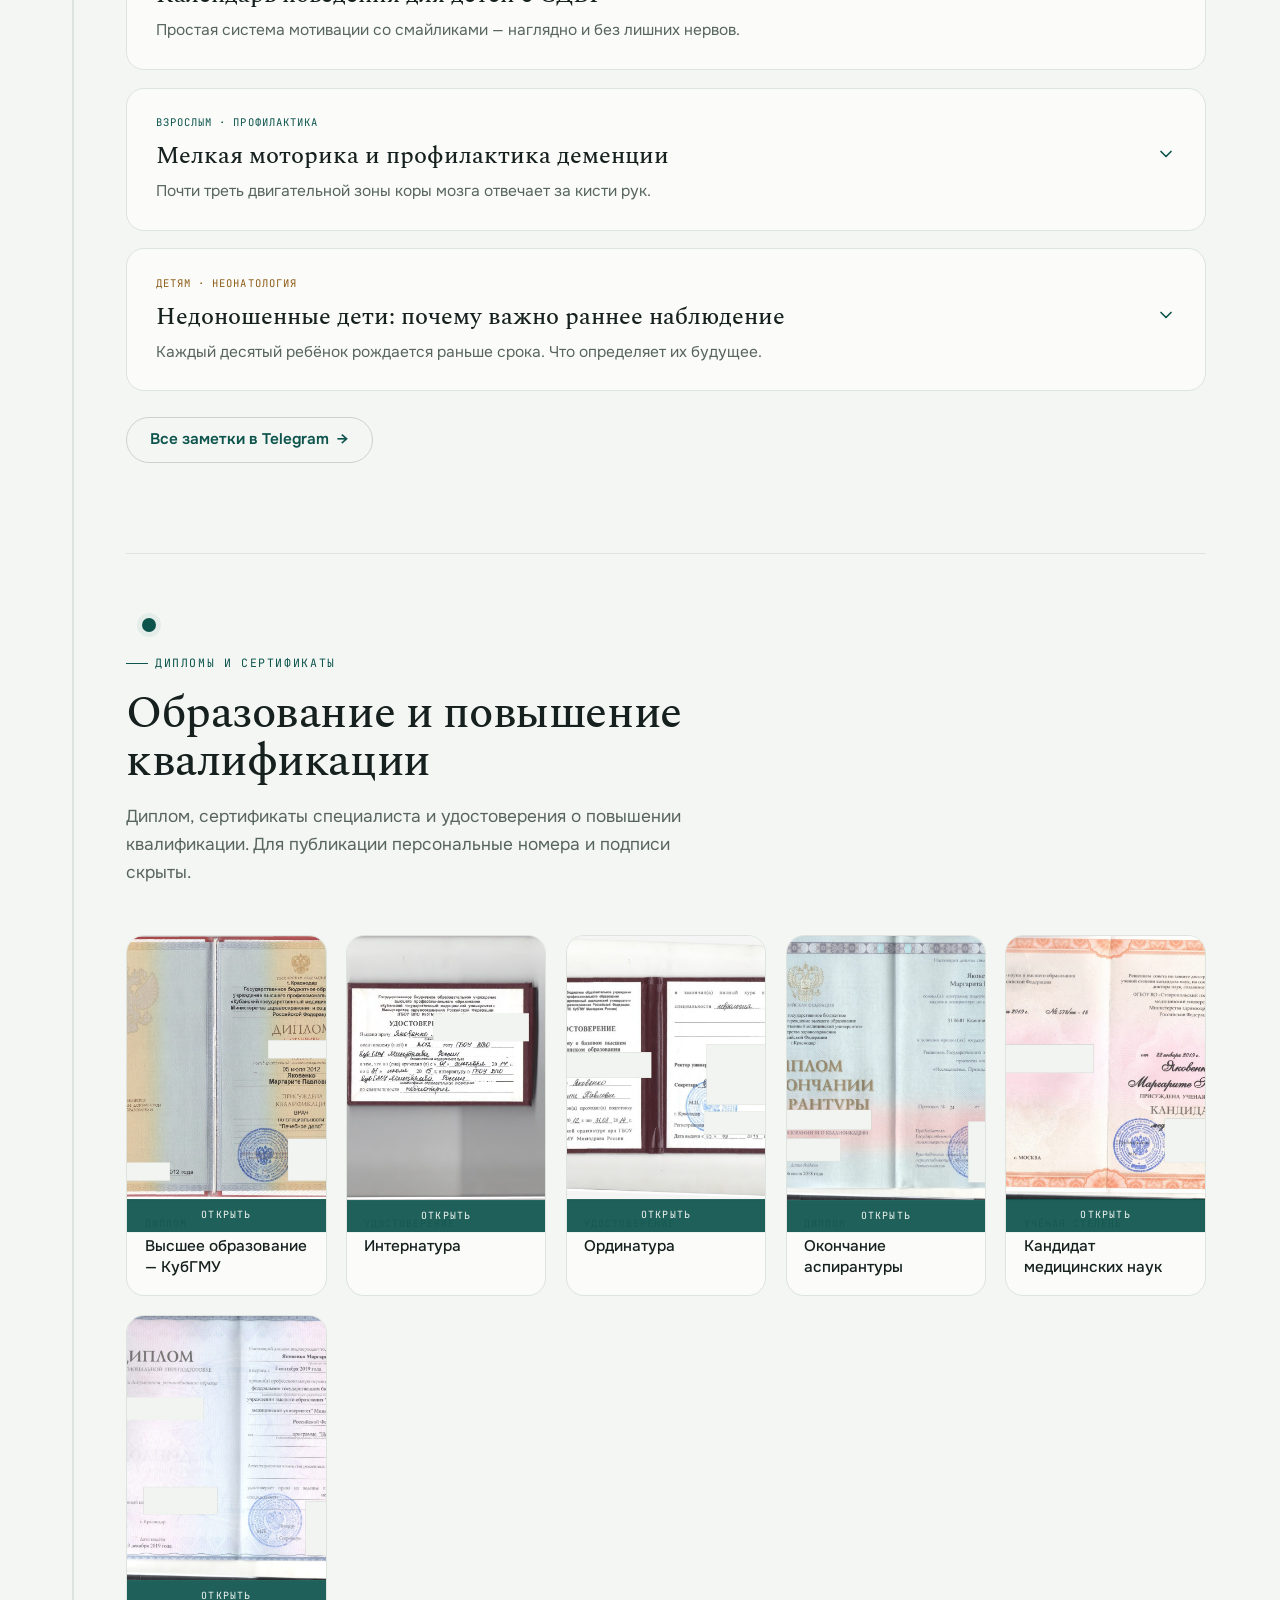
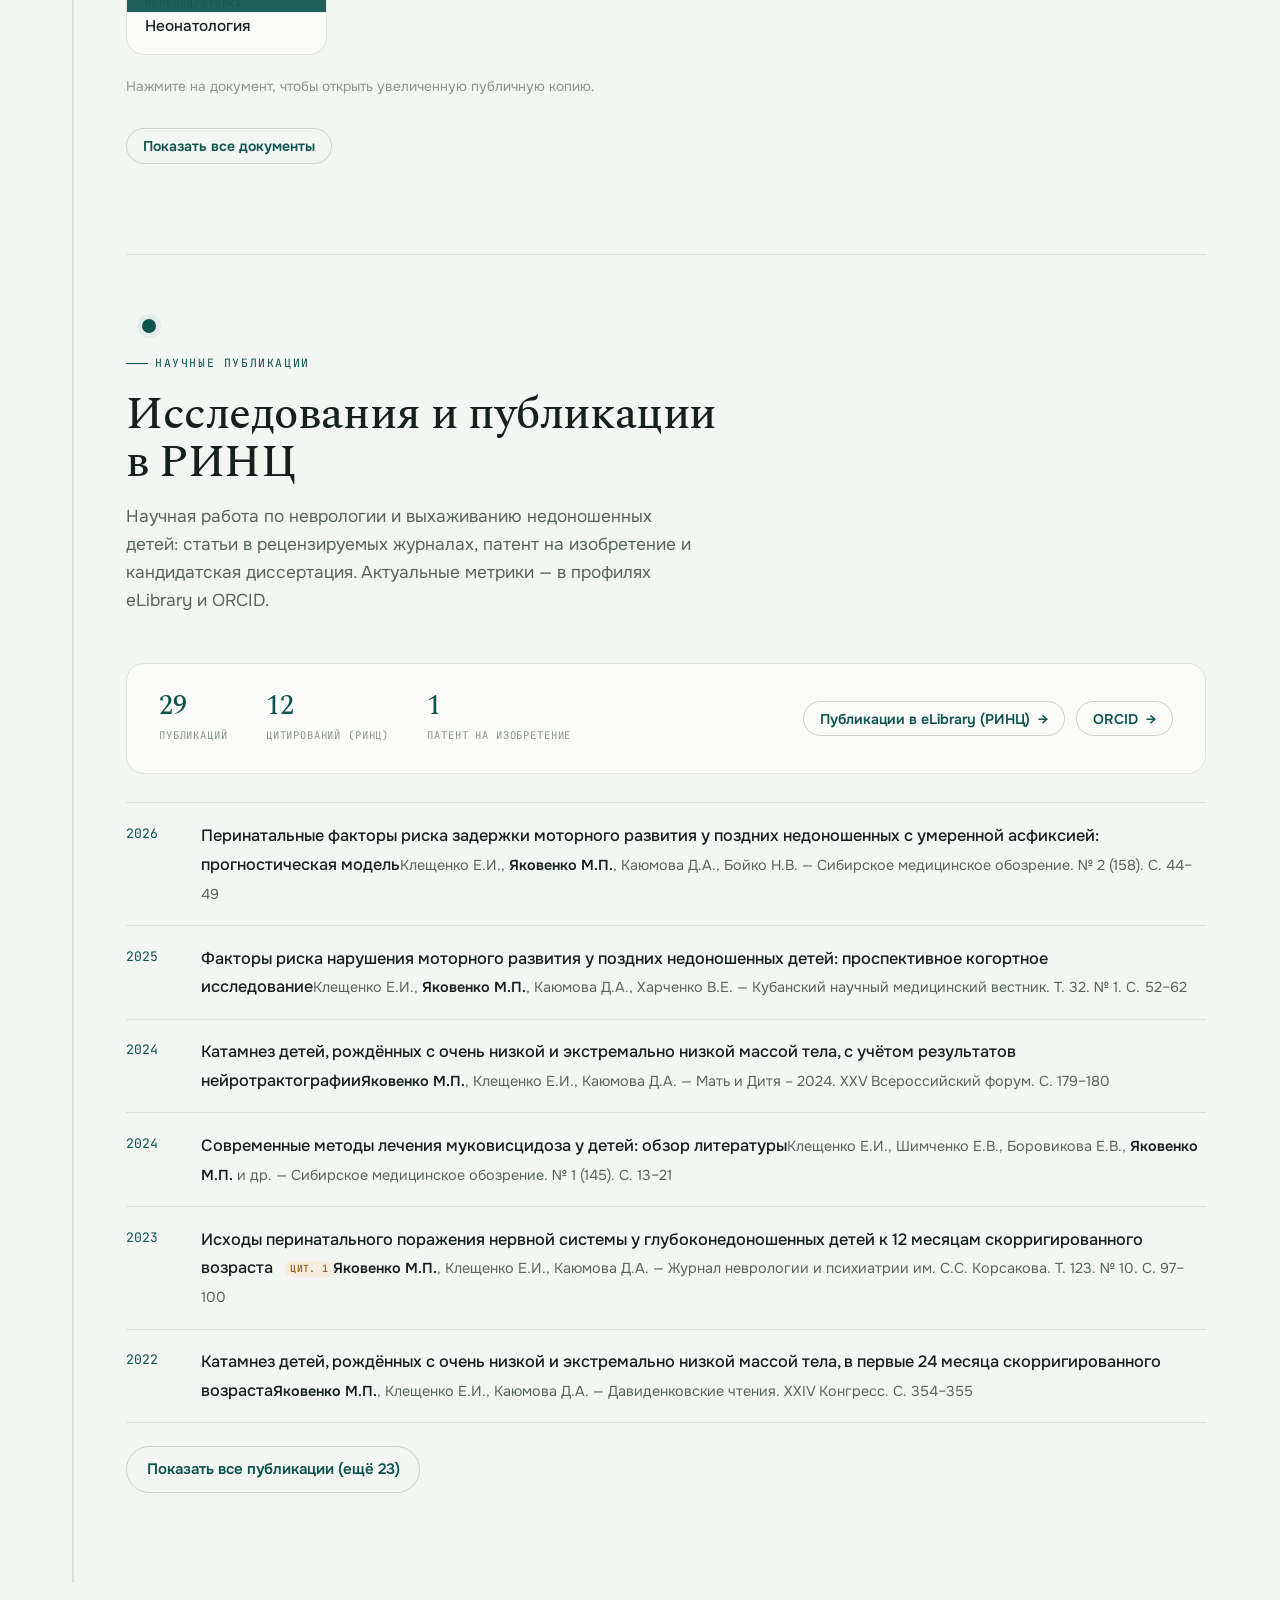
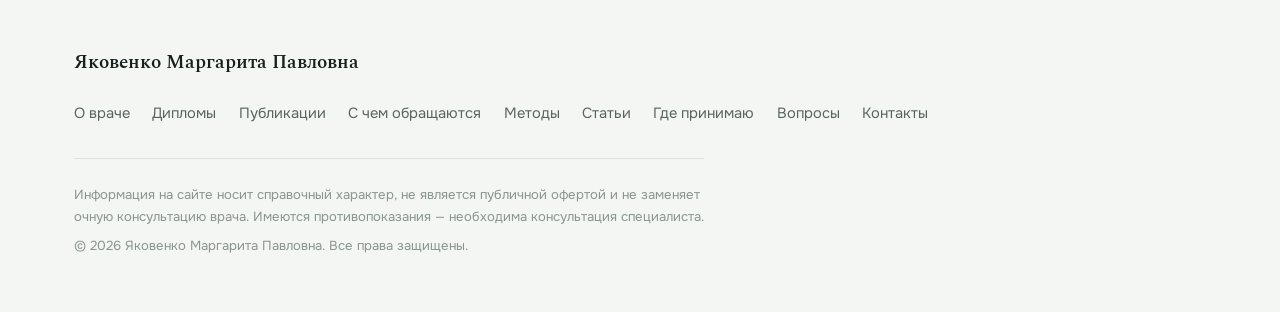
==== commit 9dfaff91: "fix(site): redact documents and verify facts Remove public originals containing personal document de" ====
--- a/index.html
+++ b/index.html
@@ -6,7 +6,7 @@
 
   <!-- ============ SEO ============ -->
   <title>Яковенко Маргарита Павловна — невролог в Краснодаре, к.м.н.</title>
-  <meta name="description" content="Врач-невролог Яковенко Маргарита Павловна в Краснодаре: приём взрослых и детей с рождения. Кандидат медицинских наук, доцент КубГМУ. Адреса клиник и запись на приём.">
+  <meta name="description" content="Врач-невролог Яковенко Маргарита Павловна в Краснодаре: приём взрослых и детей. Кандидат медицинских наук, доцент КубГМУ. Адреса клиник и запись на приём.">
   <meta name="keywords" content="невролог, детский невролог, врач невролог, к.м.н., Яковенко Маргарита Павловна, приём невролога, головная боль, головокружение, кинезиология, остеопатия, запись к неврологу">
   <meta name="author" content="Яковенко Маргарита Павловна">
   <meta name="robots" content="index, follow">
@@ -15,7 +15,7 @@
   <!-- Open Graph -->
   <meta property="og:type" content="profile">
   <meta property="og:title" content="Яковенко Маргарита Павловна — невролог в Краснодаре">
-  <meta property="og:description" content="Кандидат медицинских наук, доцент КубГМУ. Приём взрослых и детей с рождения в Краснодаре.">
+  <meta property="og:description" content="Кандидат медицинских наук, доцент КубГМУ. Приём взрослых и детей в Краснодаре.">
   <meta property="og:locale" content="ru_RU">
   <meta property="og:url" content="https://maximusgenius-collab.github.io/Plusha/">
   <meta property="og:image" content="https://maximusgenius-collab.github.io/Plusha/img/og.jpg">
@@ -48,8 +48,11 @@
     "knowsAbout": ["детская неврология", "неонатология", "остеопатия", "кинезиология", "кинезиотейпирование", "P-DTR"],
     "sameAs": [
       "https://orcid.org/0000-0002-8320-5866",
-      "https://www.elibrary.ru/author_profile.asp?authorid=958396",
+      "https://elibrary.ru/author_items.asp?authorid=958396&pubrole=100&show_refs=1&pubcat=risc",
       "https://prodoctorov.ru/krasnodar/vrach/312578-varlamova/",
+      "https://www.ksma.ru/person/yakovenko-margarita-pavlovna-2/",
+      "https://www.ksma.ru/person/yakovenko-margarita-pavlovna/",
+      "https://pdtr-global.ru/patsientam/spetsialist-v-vashem-gorode/",
       "https://t.me/pravilnaya_detskaya_nevrologiya",
       "https://vk.com/nevrolog_yakovenko",
       "https://vk.com/id718068624"
@@ -144,8 +147,8 @@
               <dt class="stat__label">кандидат медицинских наук</dt>
             </div>
             <div>
-              <dd class="stat__num">С рождения</dd>
-              <dt class="stat__label">приём детей и взрослых</dt>
+              <dd class="stat__num">Дети и взрослые</dd>
+              <dt class="stat__label">неврологический приём</dt>
             </div>
           </dl>
         </div>
@@ -166,8 +169,8 @@
         <div class="about__grid">
           <div class="about__text reveal">
             <p class="about__lead">Невролог для взрослых и детей, кандидат медицинских наук, доцент. Отдельное направление моей работы — неврология новорождённых и моторное развитие малышей.</p>
-            <p>В 2012 году окончила Кубанский государственный медицинский университет (КубГМУ). Более 10 лет работаю с новорождёнными, в том числе недоношенными детьми, — от выхаживания до реабилитации и профилактики неврологических нарушений.</p>
-            <p>Совмещаю приём с преподаванием в КубГМУ: доцент кафедры педиатрии с курсом неонатологии и кафедры восстановительной медицины. Прошла четырёхлетнюю первичную переподготовку по остеопатии в СЗГМУ им. И. И. Мечникова, обучалась методу P-DTR у Хосе Паломара. Дипломы и сертификаты собраны <a href="#credentials" style="color:var(--petrol);text-decoration:underline;text-underline-offset:3px">в отдельном разделе</a>.</p>
+            <p>В 2012 году окончила Кубанский государственный медицинский университет (КубГМУ). Одно из ключевых профессиональных направлений — наблюдение новорождённых, в том числе недоношенных детей, реабилитация и профилактика неврологических нарушений.</p>
+            <p>Совмещаю приём с преподаванием в КубГМУ: доцент кафедры педиатрии с курсом неонатологии и кафедры восстановительной медицины. Прошла профессиональную переподготовку по остеопатии в СЗГМУ им. И. И. Мечникова в 2023–2025 годах. Квалификация P-DTR — базовый и интермедиа-курсы — указана в <a href="https://pdtr-global.ru/patsientam/spetsialist-v-vashem-gorode/?arrFilter_pf%5BCITY%5D%5B%5D=48&amp;arrFilter_pf%5BQUALIFICATION%5D%5B%5D=&amp;arrFilter_pf%5BNAME_FOR_FILTER%5D=&amp;set_filter=%D0%9F%D0%BE%D0%BA%D0%B0%D0%B7%D0%B0%D1%82%D1%8C&amp;set_filter=Y" target="_blank" rel="noopener">официальном реестре P-DTR Global Russia</a>. Дипломы и сертификаты собраны <a href="#credentials" style="color:var(--petrol);text-decoration:underline;text-underline-offset:3px">в отдельном разделе</a>.</p>
             <p>В работе опираюсь на доказательную медицину: подробный сбор анамнеза, неврологический осмотр и грамотная диагностика важнее, чем длинный список процедур. Объясняю простым языком и составляю лечение, которое реально выполнить.</p>
 
             <div class="soc">
@@ -182,7 +185,7 @@
           <ul class="facts reveal">
             <li>
               <span class="fact__k">Степень и звание</span>
-              <span class="fact__v"><b>Кандидат медицинских наук, доцент</b></span>
+              <span class="fact__v"><b>Кандидат медицинских наук, доцент, врач высшей категории</b></span>
             </li>
             <li>
               <span class="fact__k">Должности</span>
@@ -194,11 +197,11 @@
             </li>
             <li>
               <span class="fact__k">Переподготовка</span>
-              <span class="fact__v">Остеопатия — СЗГМУ им. И. И. Мечникова (4 года)</span>
+              <span class="fact__v">Остеопатия — СЗГМУ им. И. И. Мечникова, 2023–2025</span>
             </li>
             <li>
               <span class="fact__k">Дополнительное обучение</span>
-              <span class="fact__v">Метод P-DTR (Хосе Паломар)</span>
+              <span class="fact__v">P-DTR — базовый и интермедиа-курсы</span>
             </li>
             <li>
               <span class="fact__k">Владение методами</span>
@@ -229,74 +232,79 @@
         <div class="section__head reveal">
           <p class="eyebrow">Дипломы и сертификаты</p>
           <h2 class="section__title" id="cred-title">Образование и&nbsp;повышение квалификации</h2>
-          <p class="section__intro">Диплом, сертификаты специалиста и удостоверения о повышении квалификации. Нажмите, чтобы открыть документ полностью.</p>
-        </div>
-
-        <!-- Документы: превью (img/docs/SLUG.jpg) + ссылка на полный файл (img/docs/SLUG.pdf) -->
+          <p class="section__intro">Диплом, сертификаты специалиста и удостоверения о повышении квалификации. Для публикации персональные номера и подписи скрыты.</p>
+        </div>
+
+        <!-- Публичные копии документов с закрытыми персональными реквизитами -->
         <div class="docs">
 
-          <a class="doc reveal" href="img/docs/diplom-kubgmu.pdf" target="_blank" rel="noopener">
+          <a class="doc reveal" href="img/docs/diplom-kubgmu.jpg" target="_blank" rel="noopener">
             <span class="doc__thumb"><img src="img/docs/diplom-kubgmu.jpg" alt="Диплом о высшем медицинском образовании, КубГМУ" loading="lazy"></span>
             <span class="doc__cap"><span class="doc__k">Диплом</span><span class="doc__t">Высшее образование — КубГМУ</span></span>
           </a>
 
-          <a class="doc reveal" href="img/docs/internatura.pdf" target="_blank" rel="noopener">
+          <a class="doc reveal" href="img/docs/internatura.jpg" target="_blank" rel="noopener">
             <span class="doc__thumb"><img src="img/docs/internatura.jpg" alt="Удостоверение об интернатуре" loading="lazy"></span>
             <span class="doc__cap"><span class="doc__k">Удостоверение</span><span class="doc__t">Интернатура</span></span>
           </a>
 
-          <a class="doc reveal" href="img/docs/ordinatura.pdf" target="_blank" rel="noopener">
+          <a class="doc reveal" href="img/docs/ordinatura.jpg" target="_blank" rel="noopener">
             <span class="doc__thumb"><img src="img/docs/ordinatura.jpg" alt="Удостоверение об ординатуре" loading="lazy"></span>
             <span class="doc__cap"><span class="doc__k">Удостоверение</span><span class="doc__t">Ординатура</span></span>
           </a>
 
-          <a class="doc reveal" href="img/docs/aspirantura.pdf" target="_blank" rel="noopener">
+          <a class="doc reveal" href="img/docs/aspirantura.jpg" target="_blank" rel="noopener">
             <span class="doc__thumb"><img src="img/docs/aspirantura.jpg" alt="Диплом об окончании аспирантуры" loading="lazy"></span>
             <span class="doc__cap"><span class="doc__k">Диплом</span><span class="doc__t">Окончание аспирантуры</span></span>
           </a>
 
-          <a class="doc reveal" href="img/docs/diplom-kmn.pdf" target="_blank" rel="noopener">
+          <a class="doc reveal" href="img/docs/diplom-kmn.jpg" target="_blank" rel="noopener">
             <span class="doc__thumb"><img src="img/docs/diplom-kmn.jpg" alt="Диплом кандидата медицинских наук" loading="lazy"></span>
             <span class="doc__cap"><span class="doc__k">Учёная степень</span><span class="doc__t">Кандидат медицинских наук</span></span>
           </a>
 
-          <a class="doc reveal" href="img/docs/neonatologiya.pdf" target="_blank" rel="noopener">
+          <a class="doc reveal" href="img/docs/neonatologiya.jpg" target="_blank" rel="noopener">
             <span class="doc__thumb"><img src="img/docs/neonatologiya.jpg" alt="Диплом о профессиональной переподготовке по неонатологии" loading="lazy"></span>
             <span class="doc__cap"><span class="doc__k">Переподготовка</span><span class="doc__t">Неонатология</span></span>
           </a>
 
-          <a class="doc reveal" href="img/docs/osteopatiya.pdf" target="_blank" rel="noopener">
+          <a class="doc reveal" href="img/docs/osteopatiya.jpg" target="_blank" rel="noopener">
             <span class="doc__thumb"><img src="img/docs/osteopatiya.jpg" alt="Диплом о профессиональной переподготовке по остеопатии" loading="lazy"></span>
             <span class="doc__cap"><span class="doc__k">Переподготовка</span><span class="doc__t">Остеопатия</span></span>
           </a>
 
-          <a class="doc reveal" href="img/docs/voyta-terapiya.pdf" target="_blank" rel="noopener">
+          <a class="doc reveal" href="img/docs/p-dtr.jpg" target="_blank" rel="noopener">
+            <span class="doc__thumb doc__thumb--contain"><img src="img/docs/p-dtr.jpg" alt="Документ о прохождении базового курса P-DTR" loading="lazy"></span>
+            <span class="doc__cap"><span class="doc__k">Обучение</span><span class="doc__t">P-DTR — базовый курс</span></span>
+          </a>
+
+          <a class="doc reveal" href="img/docs/voyta-terapiya.jpg" target="_blank" rel="noopener">
             <span class="doc__thumb"><img src="img/docs/voyta-terapiya.jpg" alt="Сертификат по Войта-терапии" loading="lazy"></span>
             <span class="doc__cap"><span class="doc__k">Сертификат</span><span class="doc__t">Войта-терапия</span></span>
           </a>
 
-          <a class="doc reveal" href="img/docs/voyta-diagnostika.pdf" target="_blank" rel="noopener">
+          <a class="doc reveal" href="img/docs/voyta-diagnostika.jpg" target="_blank" rel="noopener">
             <span class="doc__thumb"><img src="img/docs/voyta-diagnostika.jpg" alt="Сертификат по Войта-диагностике" loading="lazy"></span>
             <span class="doc__cap"><span class="doc__k">Сертификат</span><span class="doc__t">Войта-диагностика</span></span>
           </a>
 
-          <a class="doc reveal" href="img/docs/bobat-si-castillo.pdf" target="_blank" rel="noopener">
+          <a class="doc reveal" href="img/docs/bobat-si-castillo.jpg" target="_blank" rel="noopener">
             <span class="doc__thumb"><img src="img/docs/bobat-si-castillo.jpg" alt="Сертификат: Бобат, сенсорная интеграция, Кастильо Моралес" loading="lazy"></span>
             <span class="doc__cap"><span class="doc__k">Сертификат</span><span class="doc__t">Бобат · сенсорная интеграция · Кастильо Моралес</span></span>
           </a>
 
-          <a class="doc reveal" href="img/docs/teipirovanie.pdf" target="_blank" rel="noopener">
+          <a class="doc reveal" href="img/docs/teipirovanie.jpg" target="_blank" rel="noopener">
             <span class="doc__thumb"><img src="img/docs/teipirovanie.jpg" alt="Сертификат по кинезиотейпированию" loading="lazy"></span>
             <span class="doc__cap"><span class="doc__k">Сертификат</span><span class="doc__t">Кинезиотейпирование</span></span>
           </a>
 
-          <a class="doc reveal" href="img/docs/patent.pdf" target="_blank" rel="noopener">
+          <a class="doc reveal" href="img/docs/patent.jpg" target="_blank" rel="noopener">
             <span class="doc__thumb"><img src="img/docs/patent.jpg" alt="Патент на изобретение RU 2692670" loading="lazy"></span>
             <span class="doc__cap"><span class="doc__k">Патент</span><span class="doc__t">Изобретение RU 2692670</span></span>
           </a>
 
         </div>
-        <p class="docs-hint reveal">Нажмите на документ, чтобы открыть его полностью (PDF).</p>
+        <p class="docs-hint reveal">Нажмите на документ, чтобы открыть увеличенную публичную копию.</p>
         <button class="docs-toggle btn btn--ghost btn--small reveal" type="button" aria-expanded="false">Показать все документы</button>
       </section>
 
@@ -315,7 +323,7 @@
             <div class="sci-metric"><b>1</b><span>патент на изобретение</span></div>
           </div>
           <div class="sci-actions">
-            <a class="btn btn--ghost btn--small" href="https://www.elibrary.ru/author_profile.asp?authorid=958396" target="_blank" rel="noopener">Профиль eLibrary (РИНЦ) <span class="btn__arrow" aria-hidden="true">→</span></a>
+            <a class="btn btn--ghost btn--small" href="https://elibrary.ru/author_items.asp?authorid=958396&amp;pubrole=100&amp;show_refs=1&amp;pubcat=risc" target="_blank" rel="noopener">Публикации в eLibrary (РИНЦ) <span class="btn__arrow" aria-hidden="true">→</span></a>
             <a class="btn btn--ghost btn--small" href="https://orcid.org/0000-0002-8320-5866" target="_blank" rel="noopener">ORCID <span class="btn__arrow" aria-hidden="true">→</span></a>
           </div>
         </div>
@@ -393,7 +401,7 @@
             </figure>
             <p class="aud__tag"><span class="aud__dot"></span>Дети</p>
             <h3 class="aud__title">Детям</h3>
-            <p class="aud__note">С рождения и до подросткового возраста.</p>
+            <p class="aud__note">Неврологическая помощь детям разных возрастов.</p>
             <ul class="aud__list">
               <li>Задержка речевого и психомоторного развития</li>
               <li>Нарушения мышечного тонуса у грудничков</li>
@@ -413,7 +421,7 @@
         <div class="section__head reveal">
           <p class="eyebrow">Методы</p>
           <h2 class="section__title" id="methods-title">Неврология — основа. Остальное&nbsp;— в&nbsp;помощь ей</h2>
-          <p class="section__intro">Диагностика и лечение всегда начинаются с неврологии. Кинезиология и остеопатия применяются как дополнение — там, где они уместны и доказали пользу.</p>
+          <p class="section__intro">Диагностика и лечение всегда начинаются с неврологии. Кинезиология, остеопатия, кинезиотейпирование и P-DTR рассматриваются как дополнительные методы и применяются по показаниям.</p>
         </div>
 
         <div class="method-primary reveal">
@@ -453,7 +461,7 @@
           <article class="method-add reveal">
             <p class="method-add__tag">Дополнительно</p>
             <h3 class="method-add__title">P-DTR</h3>
-            <p class="method-add__text">Неврологический метод работы с рецепторами и рефлексами (по Хосе Паломару). Применяется по показаниям как дополнение.</p>
+            <p class="method-add__text">Дополнительный метод. Пройдены базовый и интермедиа-курсы; квалификация указана в официальном реестре P-DTR Global Russia.</p>
           </article>
         </div>
 
@@ -461,55 +469,6 @@
           <svg width="18" height="18" viewBox="0 0 24 24" fill="none" aria-hidden="true"><circle cx="12" cy="12" r="10" stroke="currentColor" stroke-width="1.6"/><path d="M12 11v5M12 8h.01" stroke="currentColor" stroke-width="1.8" stroke-linecap="round"/></svg>
           Дополнительные методы (остеопатия, кинезиология, кинезиотейпирование, P-DTR) не заменяют неврологическое лечение и применяются только как дополнение, когда это оправдано.
         </p>
-      </section>
-
-      <!-- ===== ВИДЕО ===== -->
-      <section class="section" id="video" aria-labelledby="video-title" hidden>
-        <div class="section__head reveal">
-          <p class="eyebrow">Видео</p>
-          <h2 class="section__title" id="video-title">Полезные видео — в&nbsp;свободном доступе</h2>
-          <p class="section__intro">Короткие ролики с простыми рекомендациями для родителей и пациентов. Смотрите бесплатно, делитесь с близкими.</p>
-        </div>
-
-        <!-- КАК ДОБАВИТЬ ВИДЕО:
-             замените href на ссылку YouTube/VK, а в style="background-image"
-             вставьте URL обложки (превью). Либо встройте <iframe> вместо <a>. -->
-        <div class="videos">
-
-          <a class="video reveal" href="#" target="_blank" rel="noopener">
-            <span class="video__thumb">
-              <span class="video__play" aria-hidden="true"><svg viewBox="0 0 24 24" fill="currentColor"><path d="M8 5v14l11-7z"/></svg></span>
-            </span>
-            <span class="video__body">
-              <span class="video__dur">видео</span>
-              <span class="video__title">Как правильно держать новорождённого</span>
-              <span class="video__desc">Безопасные позы и поддержка головы и шеи малыша в первые месяцы.</span>
-            </span>
-          </a>
-
-          <a class="video reveal" href="#" target="_blank" rel="noopener">
-            <span class="video__thumb">
-              <span class="video__play" aria-hidden="true"><svg viewBox="0 0 24 24" fill="currentColor"><path d="M8 5v14l11-7z"/></svg></span>
-            </span>
-            <span class="video__body">
-              <span class="video__dur">видео</span>
-              <span class="video__title">Гимнастика для шеи: простые упражнения</span>
-              <span class="video__desc">Мягкая разминка при болях и напряжении в шее — можно делать дома.</span>
-            </span>
-          </a>
-
-          <a class="video reveal" href="#" target="_blank" rel="noopener">
-            <span class="video__thumb">
-              <span class="video__play" aria-hidden="true"><svg viewBox="0 0 24 24" fill="currentColor"><path d="M8 5v14l11-7z"/></svg></span>
-            </span>
-            <span class="video__body">
-              <span class="video__dur">видео</span>
-              <span class="video__title">Когда вести ребёнка к неврологу</span>
-              <span class="video__desc">На какие признаки в развитии и поведении стоит обратить внимание.</span>
-            </span>
-          </a>
-
-        </div>
       </section>
 
       <!-- ===== СТАТЬИ ===== -->
@@ -603,7 +562,7 @@
         <div class="section__head reveal">
           <p class="eyebrow">Где принимаю</p>
           <h2 class="section__title" id="clinics-title">Места приёма</h2>
-          <p class="section__intro">Выберите удобную клинику и запишитесь. Если не нашли подходящее время — напишите, подберём вместе.</p>
+          <p class="section__intro">Маргарита Павловна ведёт очный приём в двух клиниках Краснодара. Актуальные расписание, стоимость и запись доступны на сайтах клиник.</p>
         </div>
 
         <div class="clinics">
@@ -616,19 +575,15 @@
                 <span><b>Краснодар, ул. Тургенева, д. 54</b></span>
               </li>
               <li>
-                <svg width="16" height="16" viewBox="0 0 24 24" fill="none" aria-hidden="true"><path d="M4 12h16M12 4v16" stroke="currentColor" stroke-width="1.6" stroke-linecap="round"/></svg>
-                <span>Приём взрослых и детей</span>
-              </li>
-              <li>
                 <svg width="16" height="16" viewBox="0 0 24 24" fill="none" aria-hidden="true"><path d="M5 12h14M12 5l7 7-7 7" stroke="currentColor" stroke-width="1.6" stroke-linecap="round" stroke-linejoin="round"/></svg>
-                <a href="https://yandex.ru/maps/?text=Краснодар%2C%20улица%20Тургенева%2C%2054" target="_blank" rel="noopener">Открыть в Яндекс Картах</a>
+                <a href="https://yandex.ru/maps/-/CTQzq-0B" target="_blank" rel="noopener">Открыть в Яндекс Картах</a>
               </li>
             </ul>
-            <a class="btn btn--primary btn--small" href="https://prodoctorov.ru/krasnodar/lpu/103645-klinika-v-nadezhnyh-rukah-na-turgeneva-54/" target="_blank" rel="noopener">Запись и информация <span class="btn__arrow" aria-hidden="true">→</span></a>
+            <a class="btn btn--primary btn--small" href="https://vrukah.com/?utm_source=yageoturg54" target="_blank" rel="noopener">Сайт клиники <span class="btn__arrow" aria-hidden="true">→</span></a>
           </article>
 
           <article class="clinic reveal">
-            <p class="clinic__type">Медицинский центр</p>
+            <p class="clinic__type">Медицинская лаборатория</p>
             <h3 class="clinic__name">«Гемотест» на 1 Мая</h3>
             <ul class="clinic__rows">
               <li>
@@ -636,15 +591,11 @@
                 <span><b>Краснодар, ул. 1 Мая, д. 262, литер А2</b></span>
               </li>
               <li>
-                <svg width="16" height="16" viewBox="0 0 24 24" fill="none" aria-hidden="true"><path d="M4 12h16M12 4v16" stroke="currentColor" stroke-width="1.6" stroke-linecap="round"/></svg>
-                <span>Приём взрослых и детей</span>
-              </li>
-              <li>
                 <svg width="16" height="16" viewBox="0 0 24 24" fill="none" aria-hidden="true"><path d="M5 12h14M12 5l7 7-7 7" stroke="currentColor" stroke-width="1.6" stroke-linecap="round" stroke-linejoin="round"/></svg>
-                <a href="https://yandex.ru/maps/?text=Краснодар%2C%20улица%201%20Мая%2C%20262%2C%20литер%20А2" target="_blank" rel="noopener">Открыть в Яндекс Картах</a>
+                <a href="https://yandex.ru/maps/-/CTQzqV8t" target="_blank" rel="noopener">Открыть в Яндекс Картах</a>
               </li>
             </ul>
-            <a class="btn btn--primary btn--small" href="https://prodoctorov.ru/krasnodar/lpu/44590-laboratoriya-gemotest-na-1-maya/" target="_blank" rel="noopener">Запись и информация <span class="btn__arrow" aria-hidden="true">→</span></a>
+            <a class="btn btn--primary btn--small" href="https://gemotest.ru/" target="_blank" rel="noopener">Сайт Гемотест <span class="btn__arrow" aria-hidden="true">→</span></a>
           </article>
         </div>
         <p class="clinics__note reveal">Расписание приёма меняется. Актуальное время и стоимость уточняйте при записи в выбранной клинике.</p>
@@ -660,7 +611,7 @@
         <div class="reviews-summary reveal">
           <div><b>4,7</b><span>рейтинг на ПроДокторов</span></div>
           <div><b>38</b><span>отзывов пациентов</span></div>
-          <a href="https://prodoctorov.ru/krasnodar/vrach/312578-varlamova/#otzivi" target="_blank" rel="noopener">Все отзывы на ПроДокторов →</a>
+          <a href="https://prodoctorov.ru/krasnodar/vrach/312578-varlamova/#otzivi" target="_blank" rel="noopener">Все отзывы на ПроДокторов →<small>Данные проверены в июне 2026 года</small></a>
         </div>
         <div class="reviews">
           <figure class="review reveal">
@@ -704,7 +655,7 @@
           </details>
           <details>
             <summary>С какого возраста вы принимаете детей?</summary>
-            <p class="faq__a">Принимаю детей с рождения. Для грудничков часто актуальны вопросы мышечного тонуса и развития — с ними тоже можно и нужно обращаться рано.</p>
+            <p class="faq__a">Возрастные ограничения зависят от выбранного места приёма. Уточните их при записи на сайте клиники.</p>
           </details>
           <details>
             <summary>Как подготовиться к приёму?</summary>
@@ -805,7 +756,7 @@
       // Приоритетный путь пациента: запрос → врач → методы → место → запись.
       [
         'help', 'about', 'methods', 'clinics', 'reviews', 'faq', 'contacts',
-        'articles', 'credentials', 'publications', 'video'
+        'articles', 'credentials', 'publications'
       ].forEach((id) => {
         const section = document.getElementById(id);
         if (section) rail.append(section);
--- a/style.css
+++ b/style.css
@@ -196,7 +196,7 @@
   .header__inner { height: 64px; }
   .brand__role { display: none; }
   .brand__name { font-size: 1rem; }
-  .header__cta .btn { padding: 0.75em 1em; }
+  .header__cta .btn { display: none; }
   .mobile-menu { grid-template-columns: 1fr; }
   .mobile-menu a:nth-child(odd) { margin-right: 0; }
 }
@@ -403,6 +403,7 @@
 }
 /* настоящий документ — превью первой страницы */
 .doc__thumb img { width: 100%; height: 100%; object-fit: cover; object-position: center top; }
+.doc__thumb--contain img { object-fit: contain; object-position: center; }
 /* заглушка, пока документ не добавлен */
 .doc--empty { color: var(--line-2); }
 .doc--empty svg { width: 46px; height: 56px; }
@@ -476,40 +477,6 @@
   .pub { grid-template-columns: 1fr; gap: 0.15rem; }
   .pub__year { padding-top: 0; }
 }
-
-/* =========================================================================
-   Видео
-   ========================================================================= */
-.videos { display: grid; grid-template-columns: repeat(auto-fit, minmax(280px, 1fr)); gap: 1.4rem; }
-.video {
-  display: flex; flex-direction: column;
-  border: 1px solid var(--line);
-  background: var(--paper-2);
-  border-radius: var(--radius);
-  overflow: hidden;
-  transition: border-color .3s var(--ease), transform .3s var(--ease), box-shadow .3s var(--ease);
-}
-.video:hover { border-color: var(--line-2); transform: translateY(-3px); box-shadow: 0 22px 40px -30px rgba(7,62,56,.4); }
-.video__thumb {
-  aspect-ratio: 16 / 9;
-  position: relative;
-  display: grid; place-items: center;
-  background: radial-gradient(120% 120% at 70% 20%, #1c6b62 0%, var(--petrol) 55%, var(--petrol-deep) 100%);
-  background-size: cover; background-position: center;
-}
-.video__play {
-  width: 56px; height: 56px; border-radius: 50%;
-  background: color-mix(in srgb, var(--paper) 92%, transparent);
-  color: var(--petrol);
-  display: grid; place-items: center;
-  transition: transform .3s var(--ease), background .3s var(--ease);
-}
-.video__play svg { width: 24px; height: 24px; margin-left: 3px; }
-.video:hover .video__play { transform: scale(1.08); background: var(--paper); }
-.video__body { padding: 1.1rem 1.3rem 1.4rem; display: grid; gap: 0.4rem; }
-.video__dur { font-family: var(--mono); font-size: 0.6rem; letter-spacing: 0.12em; text-transform: uppercase; color: var(--amber-deep); }
-.video__title { font-family: var(--serif); font-size: 1.2rem; font-weight: 500; color: var(--ink); line-height: 1.25; }
-.video__desc { font-size: 0.94rem; color: var(--muted); }
 
 /* =========================================================================
    Статьи
@@ -684,6 +651,7 @@
 .reviews-summary b { font-family: var(--serif); font-size: 1.65rem; color: var(--petrol); }
 .reviews-summary span { color: var(--muted); font-size: 0.87rem; }
 .reviews-summary a { margin-left: auto; color: var(--petrol); font-weight: 600; font-size: 0.9rem; }
+.reviews-summary small { display: block; margin-top: 0.2rem; color: var(--faint); font-size: 0.68rem; font-weight: 400; }
 .review {
   border: 1px solid var(--line);
   background: var(--paper-2);
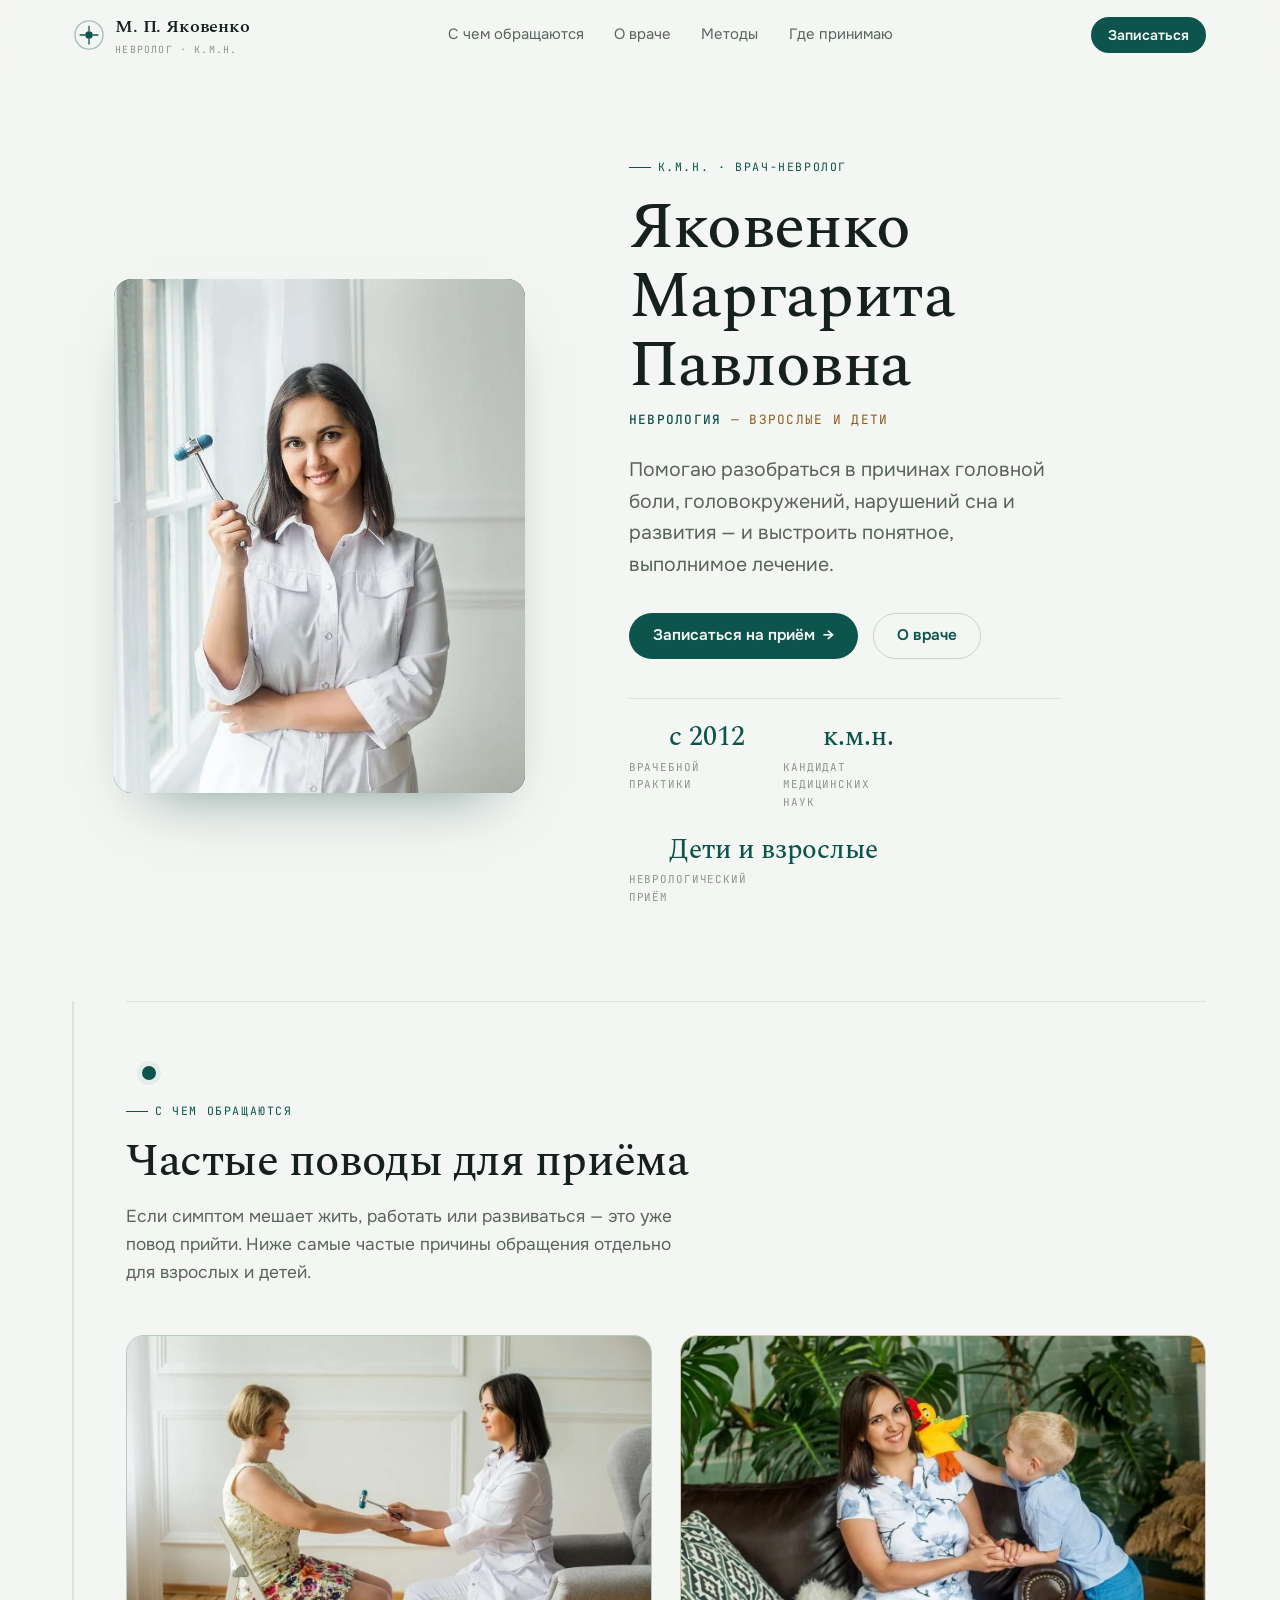
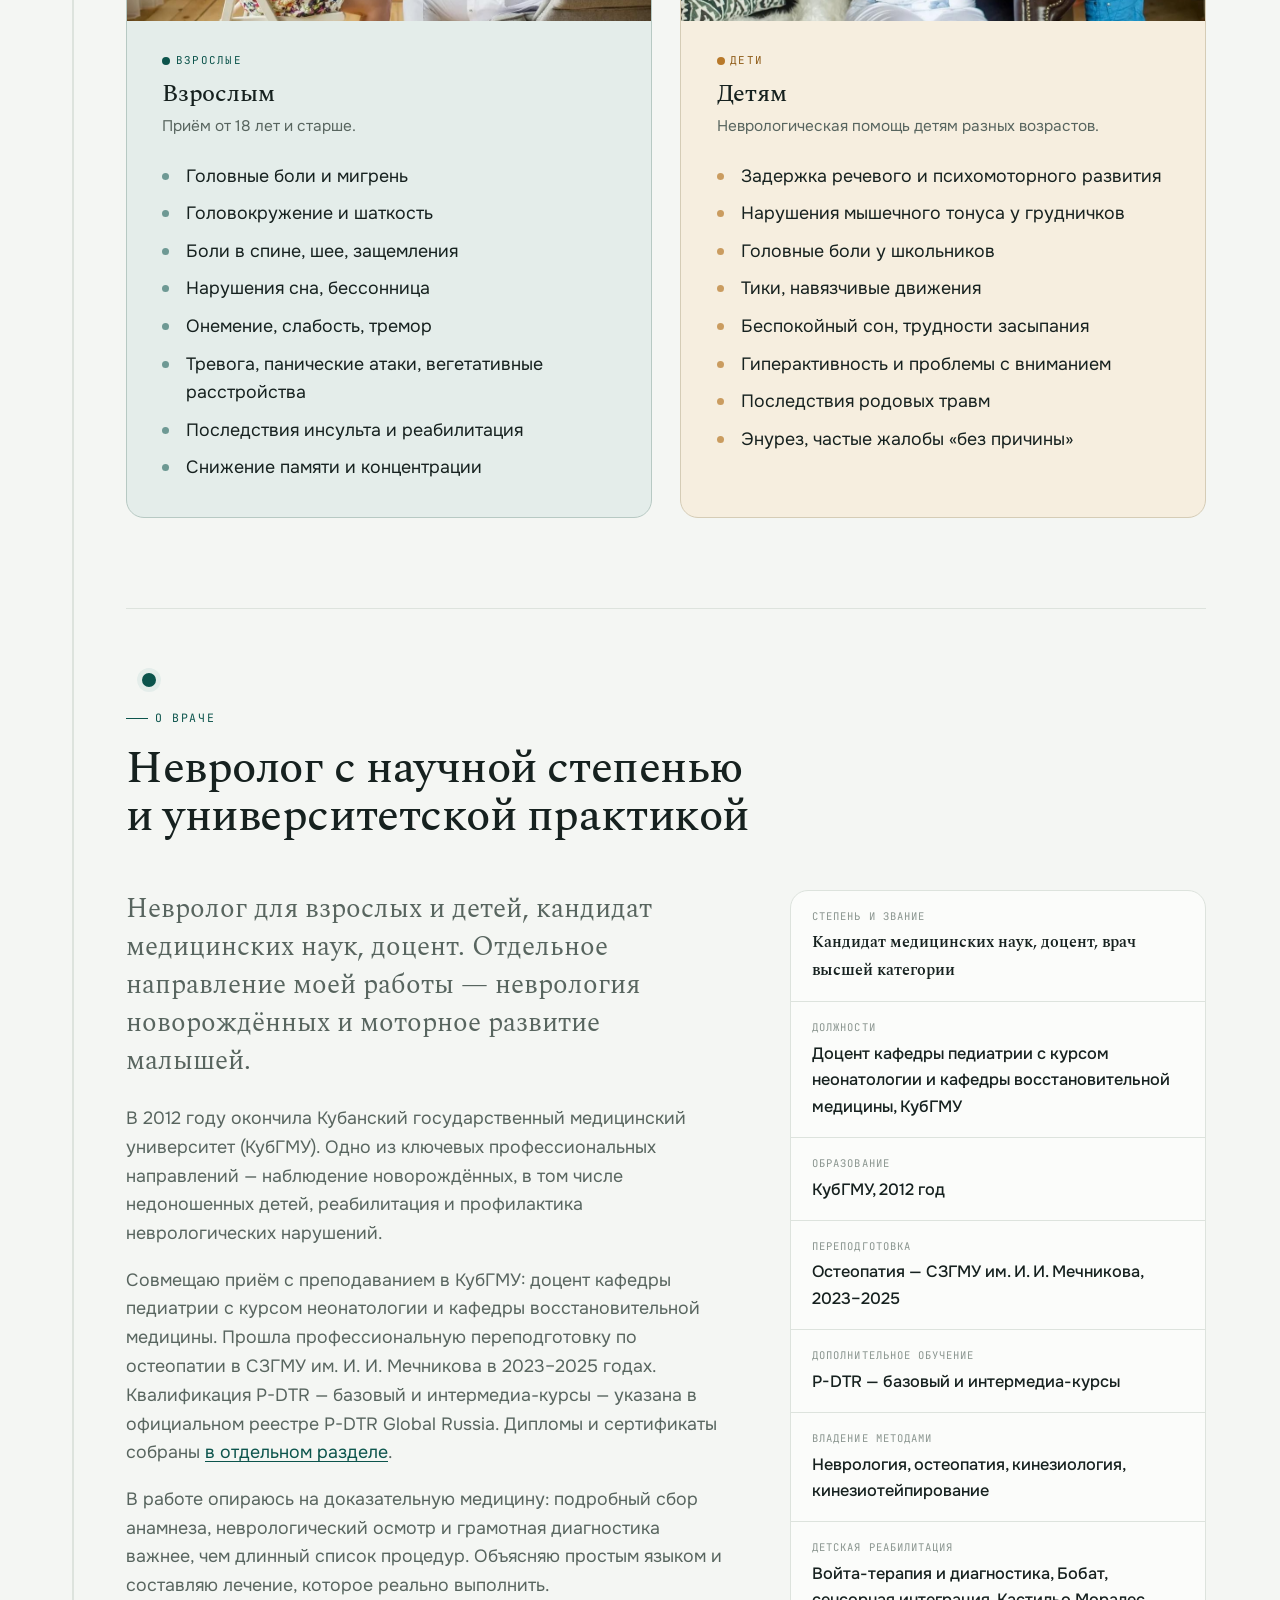
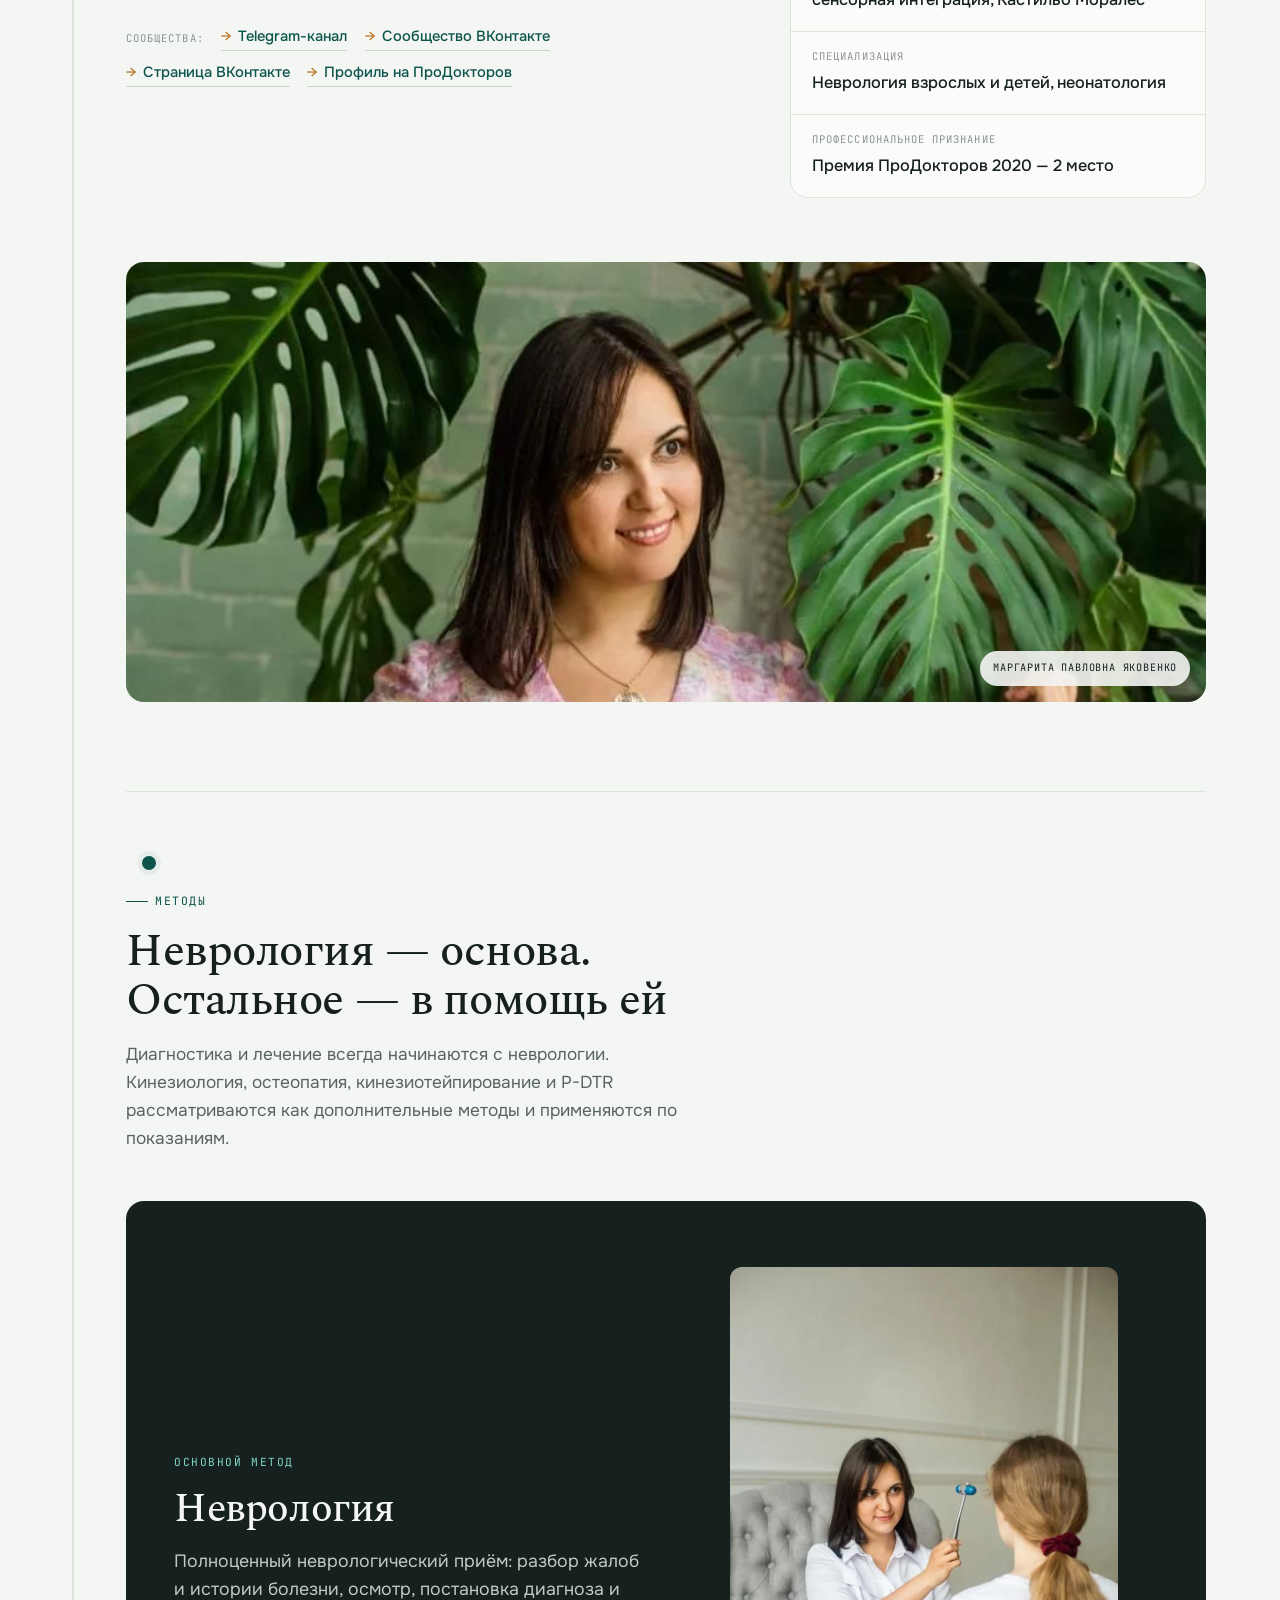
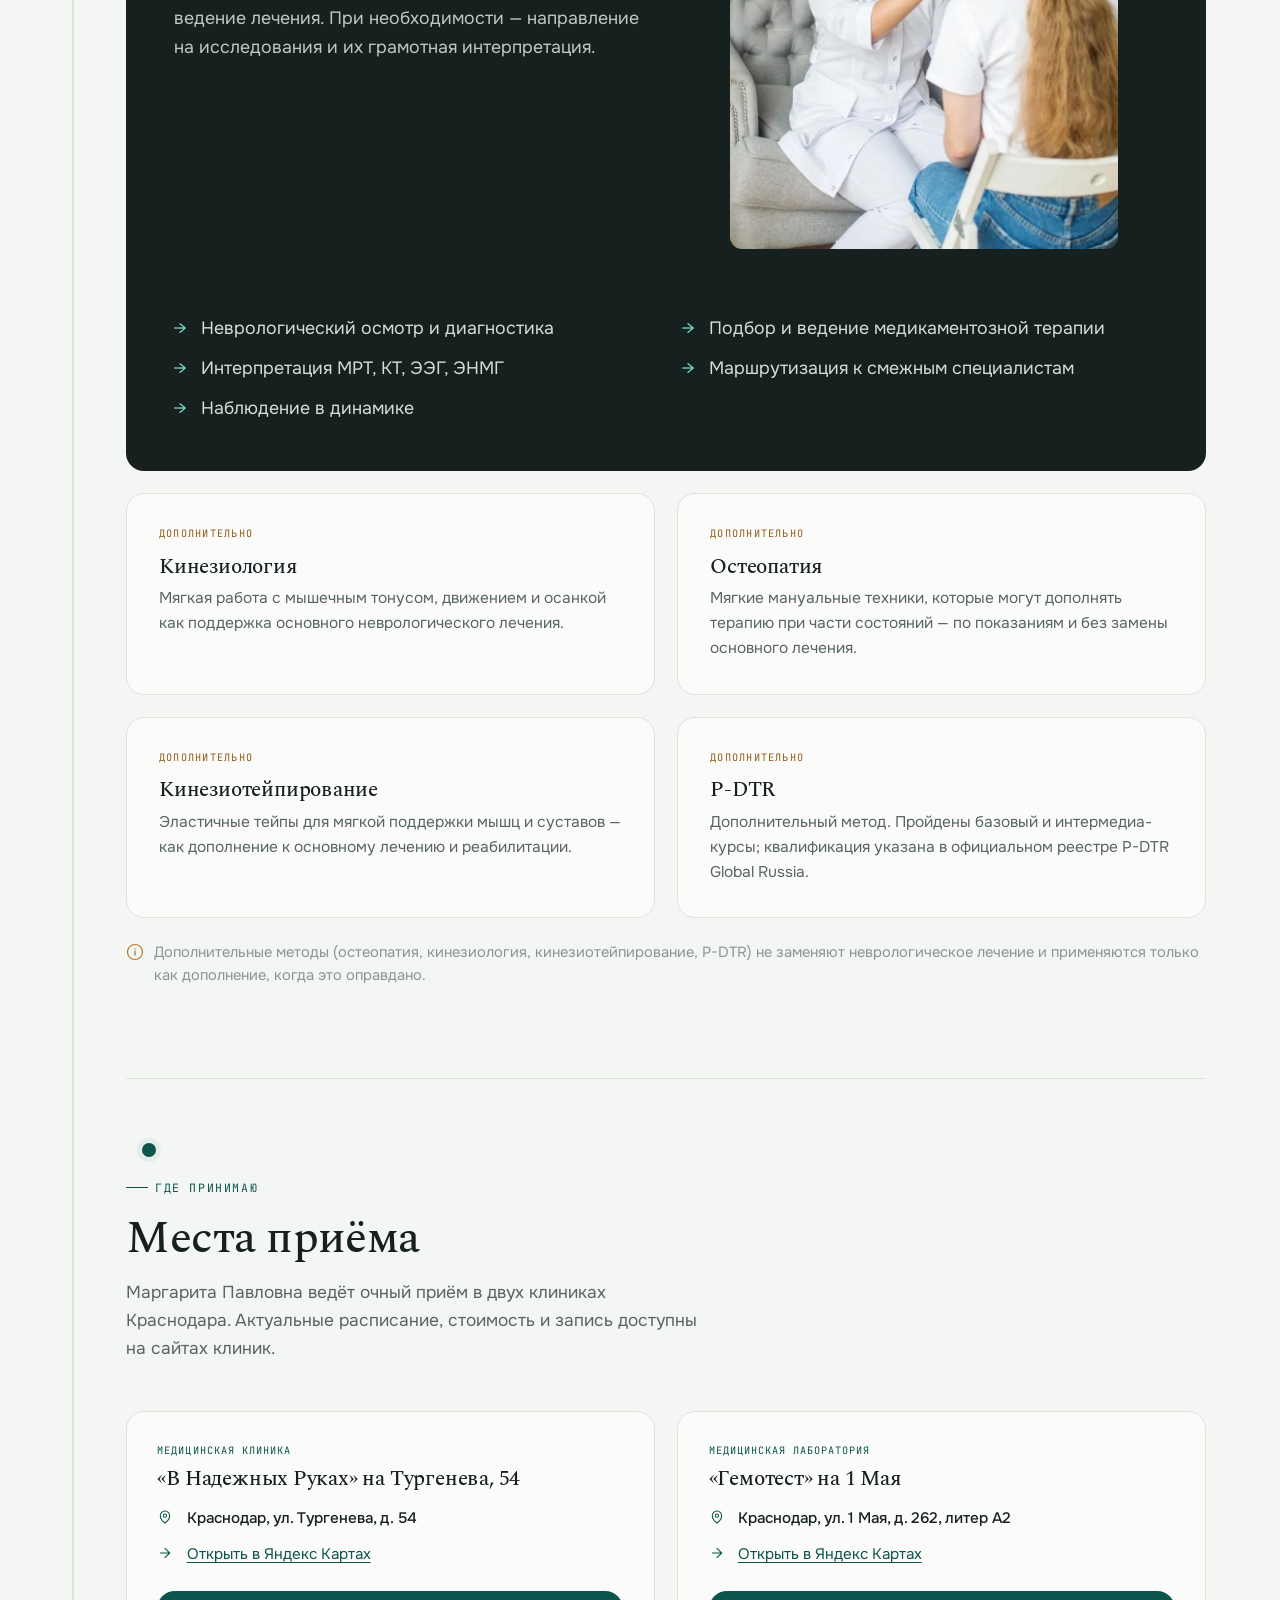
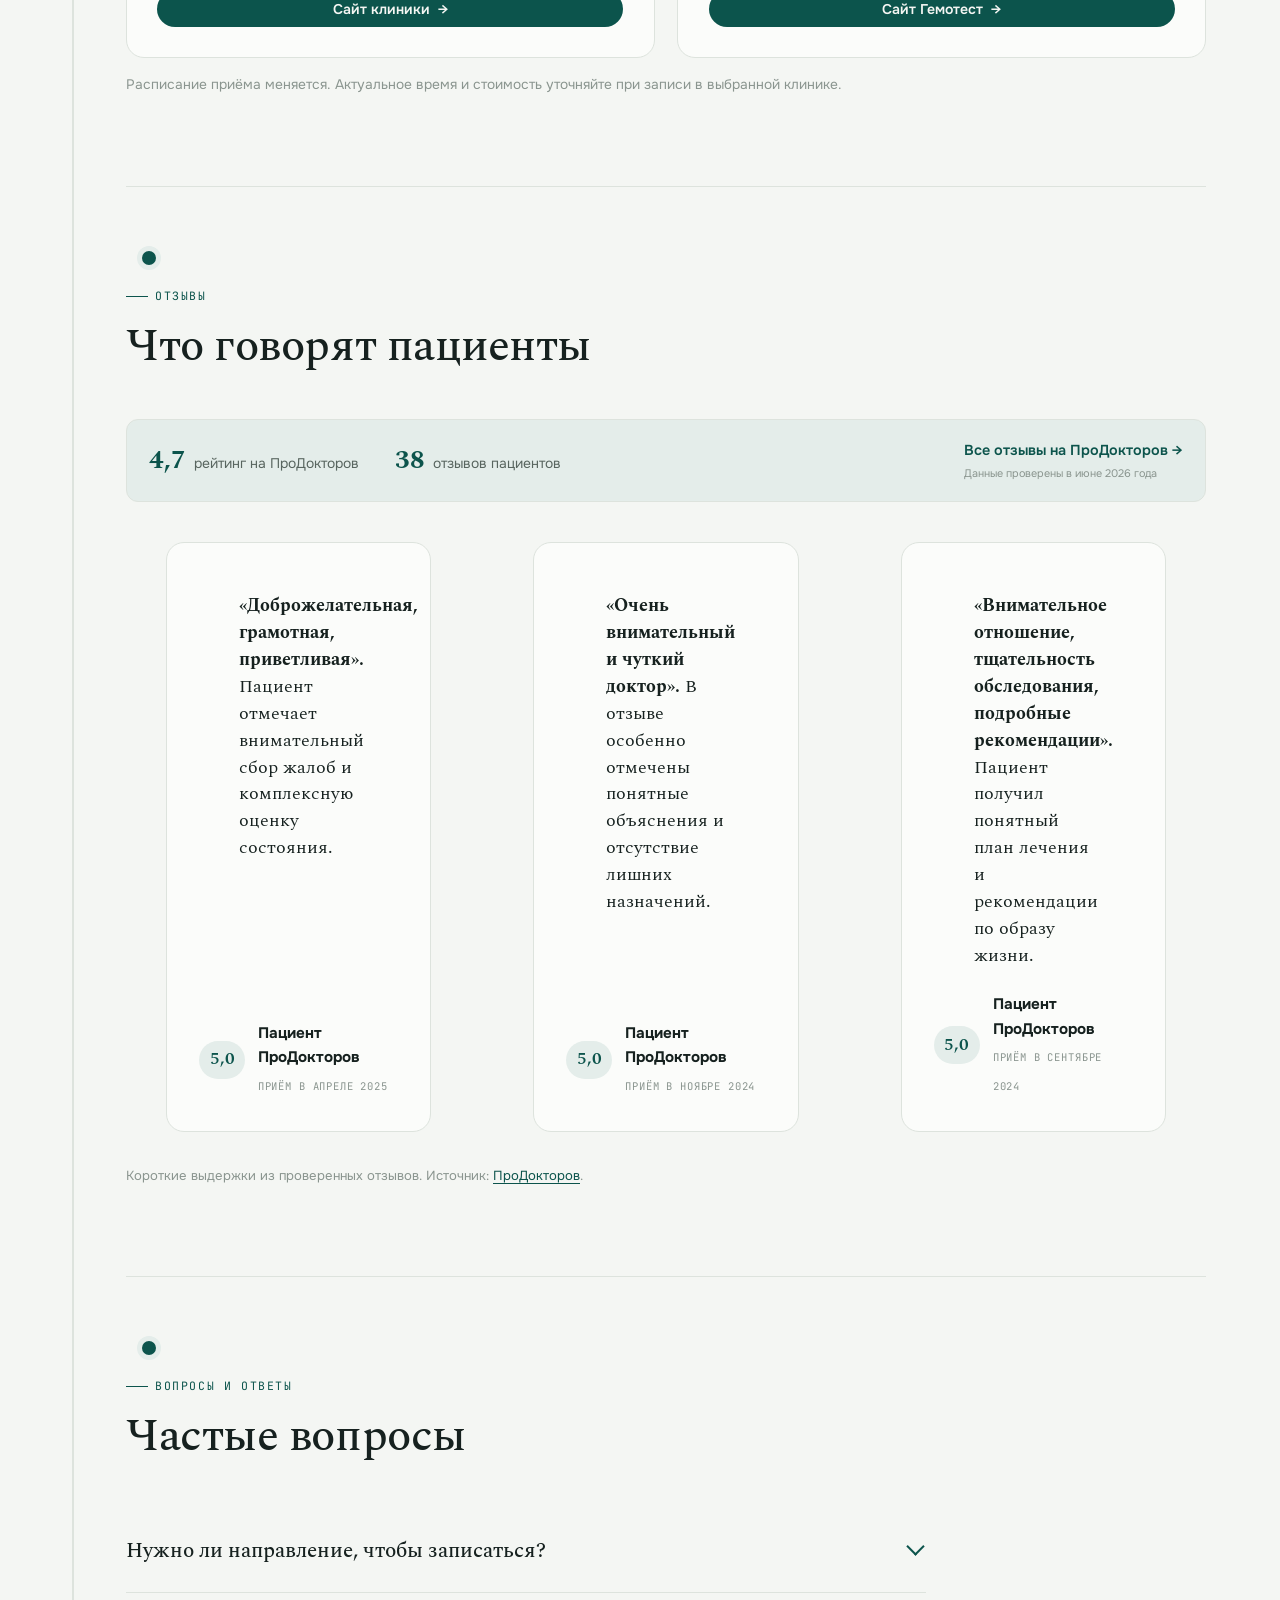
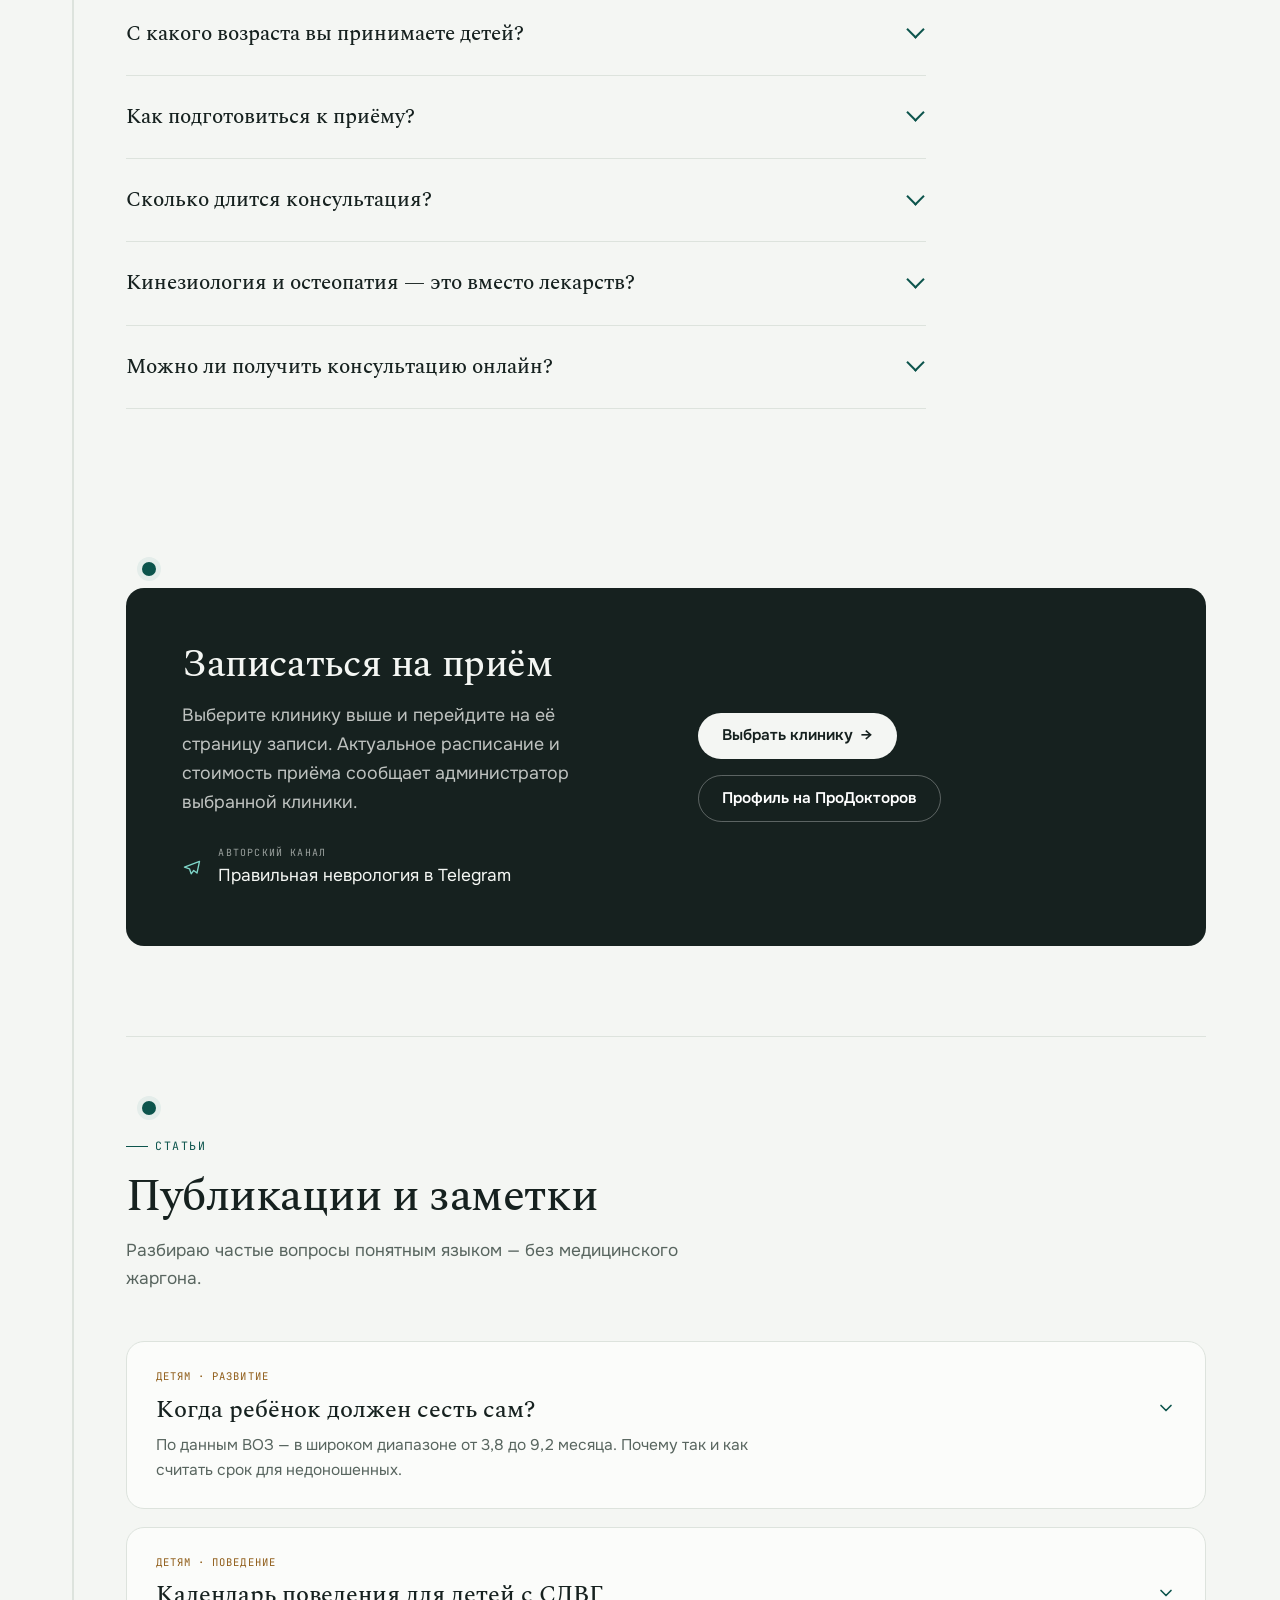
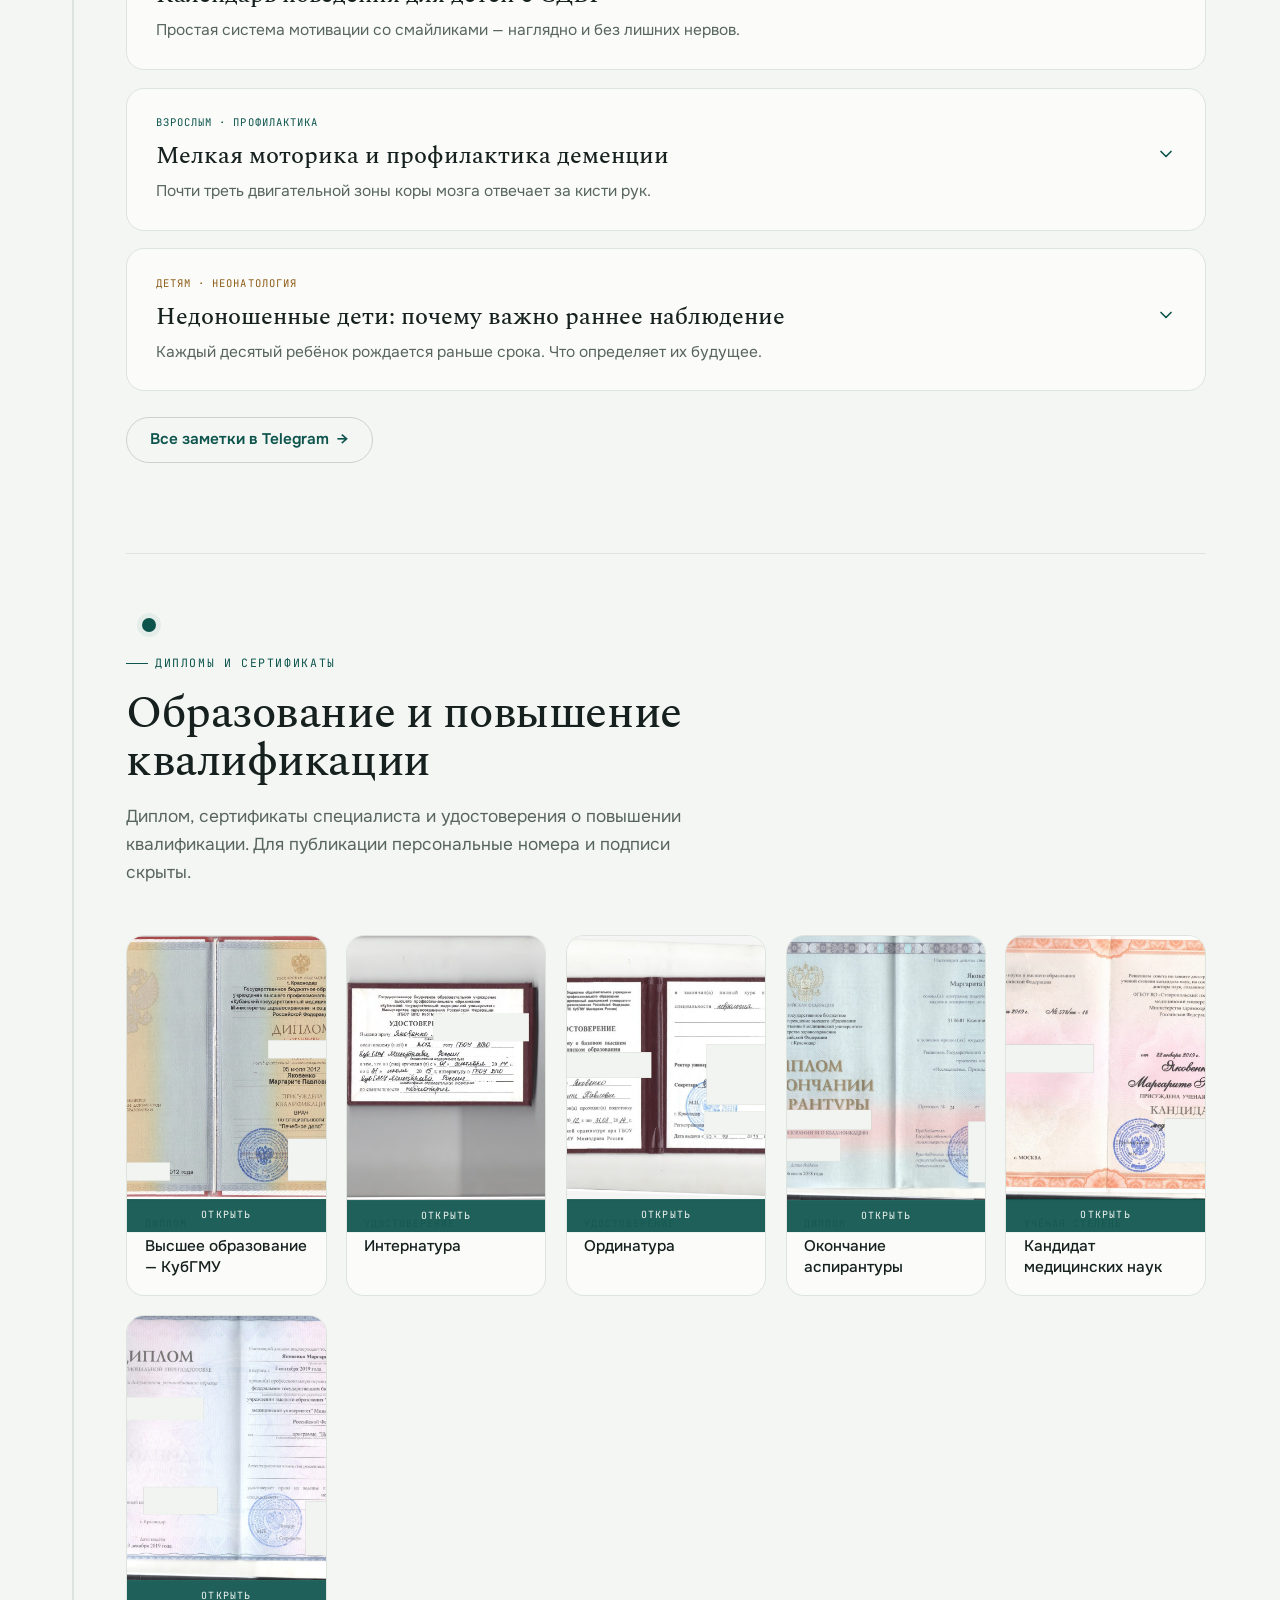
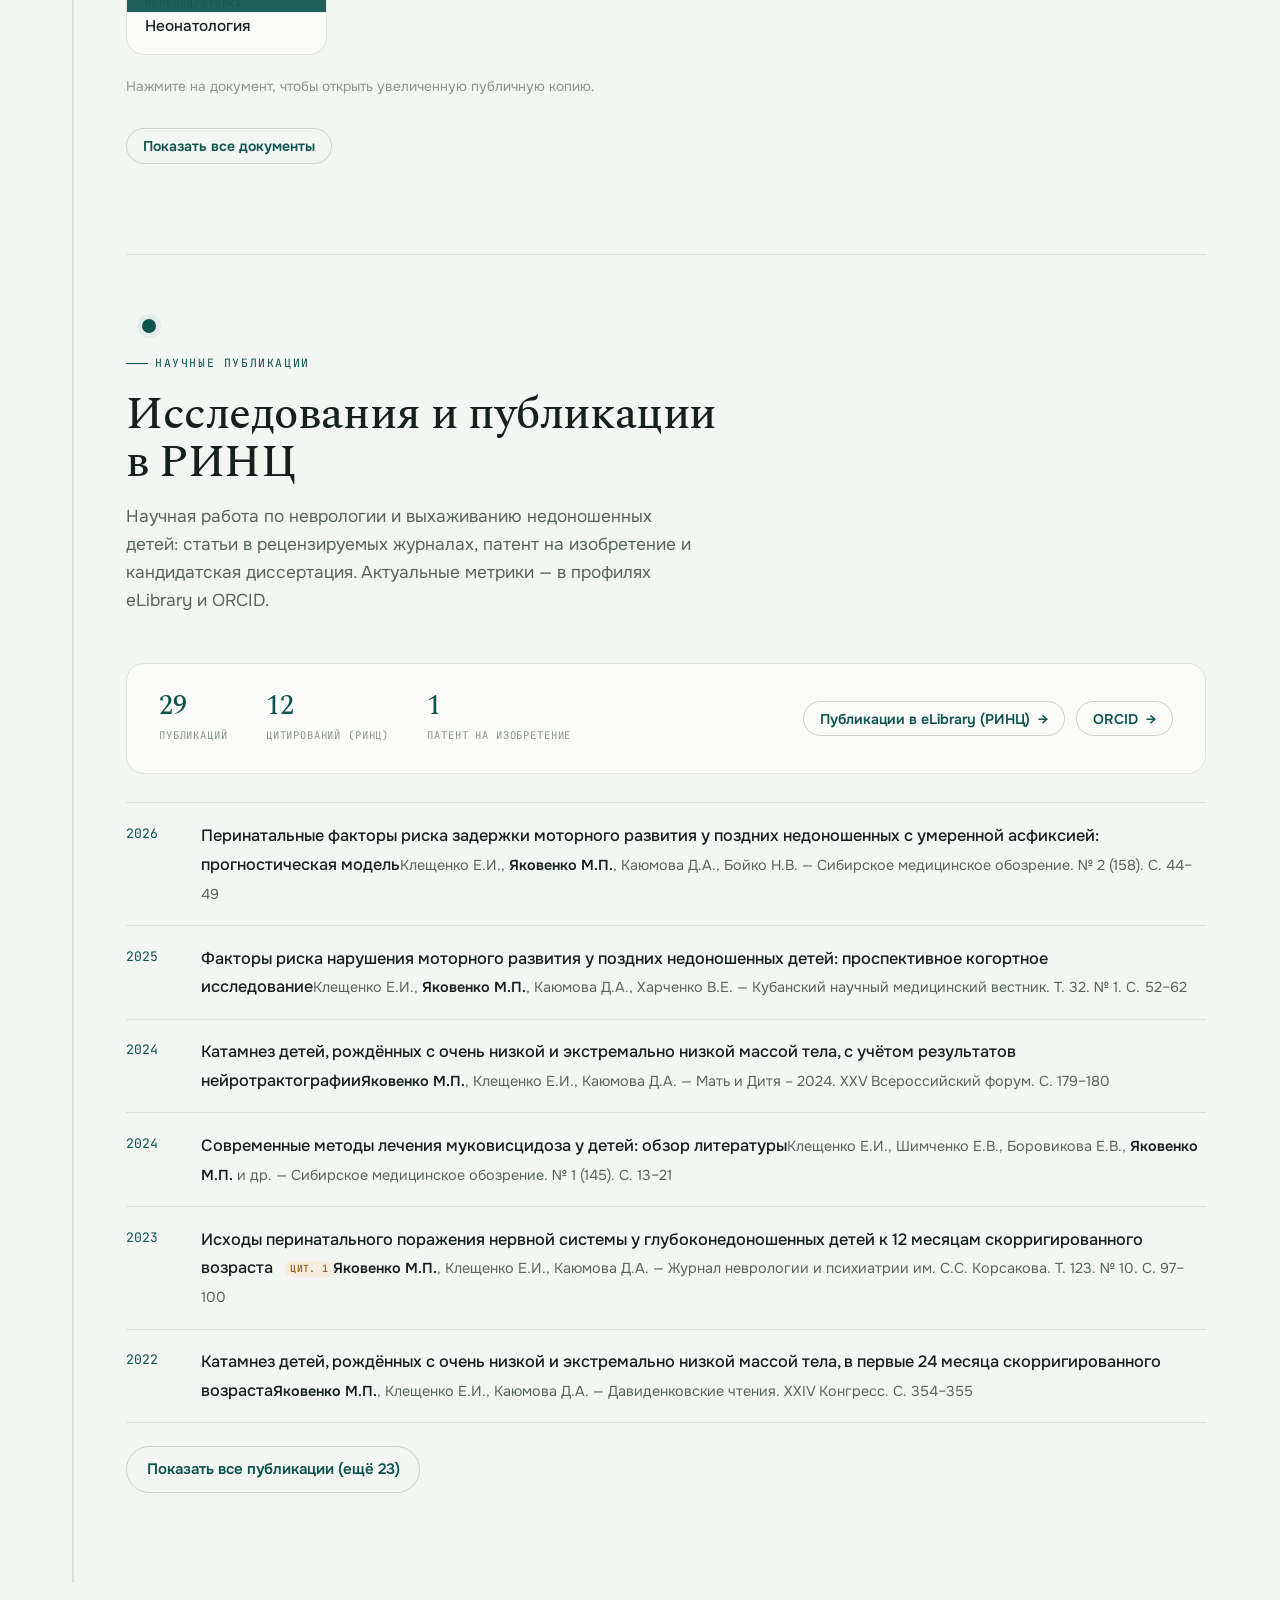
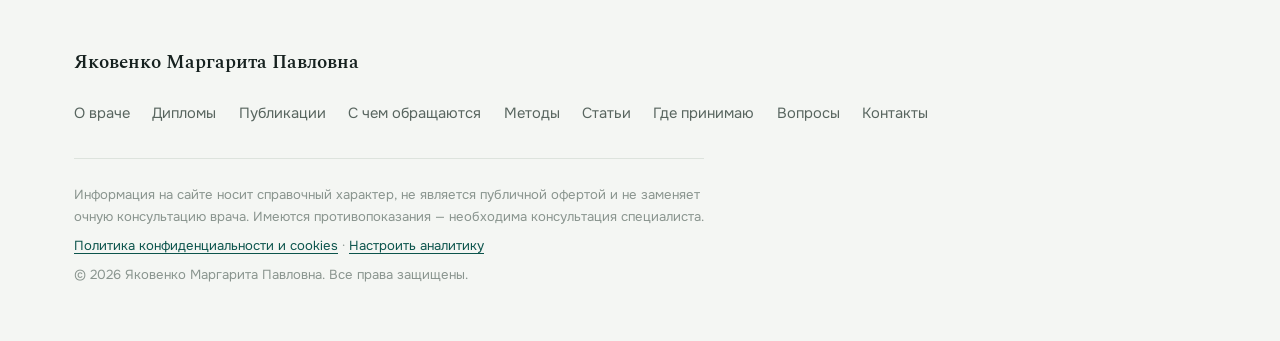
==== commit 0357e367: "feat(analytics): add consent-ready metrics" ====
--- a/index.html
+++ b/index.html
@@ -22,6 +22,8 @@
   <meta name="twitter:card" content="summary_large_image">
 
   <meta name="theme-color" content="#0C544C">
+  <!-- После создания счётчика укажите его числовой ID в content -->
+  <meta name="yandex-metrika-id" content="">
 
   <!-- Favicon: синапс-узел -->
   <link rel="icon" href="data:image/svg+xml,%3Csvg xmlns='http://www.w3.org/2000/svg' viewBox='0 0 32 32'%3E%3Ccircle cx='16' cy='16' r='15' fill='%230C544C'/%3E%3Cg stroke='%23F4F6F3' stroke-width='1.6' fill='none'%3E%3Ccircle cx='16' cy='16' r='4.5' fill='%23F4F6F3' stroke='none'/%3E%3Cpath d='M16 11.5V4M16 20.5V28M11.5 16H4M20.5 16H28M12.8 12.8l-5 -5M19.2 19.2l5 5'/%3E%3C/g%3E%3C/svg%3E">
@@ -720,11 +722,25 @@
       </div>
       <div class="footer__legal">
         <p>Информация на сайте носит справочный характер, не является публичной офертой и не заменяет очную консультацию врача. Имеются противопоказания — необходима консультация специалиста.</p>
+        <p class="footer__privacy"><a href="privacy.html">Политика конфиденциальности и cookies</a> · <button type="button" data-cookie-settings>Настроить аналитику</button></p>
         <p>© <span id="year">2026</span> Яковенко Маргарита Павловна. Все права защищены.</p>
       </div>
     </div>
   </footer>
 
+  <aside class="cookie-panel" data-cookie-panel hidden aria-label="Настройки аналитики">
+    <div class="cookie-panel__mark" aria-hidden="true"><span></span></div>
+    <div class="cookie-panel__body">
+      <p class="cookie-panel__title">Аналитика сайта</p>
+      <p>С вашего разрешения мы используем Яндекс Метрику, чтобы считать посещения и переходы на сайты клиник. Вебвизор и запись действий отключены. <a href="privacy.html">Подробнее</a></p>
+    </div>
+    <div class="cookie-panel__actions">
+      <button class="btn btn--primary btn--small" type="button" data-cookie-accept>Разрешить</button>
+      <button class="btn btn--ghost btn--small" type="button" data-cookie-reject>Только необходимые</button>
+    </div>
+  </aside>
+
+  <script src="analytics.js" defer></script>
   <script>
     // Год в подвале
     document.getElementById('year').textContent = new Date().getFullYear();
--- a/style.css
+++ b/style.css
@@ -739,6 +739,73 @@
 .footer__nav a:hover { color: var(--ink); }
 .footer__legal { font-size: 0.82rem; color: var(--faint); border-top: 1px solid var(--line); padding-top: 1.6rem; max-width: 70ch; }
 .footer__legal p { margin-bottom: 0.5rem; }
+.footer__legal a, .footer__privacy button { color: var(--petrol); text-decoration: underline; text-underline-offset: 3px; }
+.footer__privacy button { padding: 0; border: 0; background: none; font: inherit; cursor: pointer; }
+
+/* =========================================================================
+   Согласие на аналитику
+   ========================================================================= */
+.cookie-panel {
+  position: fixed;
+  z-index: 100;
+  right: max(18px, calc((100vw - var(--wrap)) / 2 + 24px));
+  bottom: 18px;
+  width: min(660px, calc(100vw - 36px));
+  display: grid;
+  grid-template-columns: auto 1fr auto;
+  gap: 1rem;
+  align-items: center;
+  padding: 1.15rem;
+  border: 1px solid var(--line-2);
+  border-radius: var(--radius);
+  background: color-mix(in srgb, var(--paper) 96%, transparent);
+  box-shadow: 0 24px 70px -30px rgba(7, 62, 56, .5);
+  backdrop-filter: blur(16px) saturate(130%);
+  opacity: 0;
+  transform: translateY(18px);
+  transition: opacity .24s var(--ease), transform .24s var(--ease);
+}
+.cookie-panel[hidden] { display: none; }
+.cookie-panel.is-visible { opacity: 1; transform: translateY(0); }
+.cookie-panel__mark {
+  position: relative;
+  width: 42px; height: 42px; border: 1px solid var(--line-2); border-radius: 50%;
+  display: grid; place-items: center; color: var(--petrol);
+}
+.cookie-panel__mark::before, .cookie-panel__mark::after, .cookie-panel__mark span {
+  content: ""; position: absolute; width: 18px; height: 1px; background: currentColor;
+}
+.cookie-panel__mark::after { transform: rotate(90deg); }
+.cookie-panel__mark span { width: 7px; height: 7px; border-radius: 50%; }
+.cookie-panel__body p { margin: 0; color: var(--muted); font-size: .87rem; line-height: 1.45; }
+.cookie-panel__body .cookie-panel__title { margin-bottom: .22rem; color: var(--ink); font-family: var(--serif); font-size: 1.08rem; font-weight: 600; }
+.cookie-panel__body a { color: var(--petrol); text-decoration: underline; text-underline-offset: 3px; }
+.cookie-panel__actions { display: flex; gap: .55rem; }
+
+@media (max-width: 720px) {
+  .cookie-panel { grid-template-columns: auto 1fr; }
+  .cookie-panel__actions { grid-column: 1 / -1; }
+  .cookie-panel__actions .btn { flex: 1; }
+}
+@media (max-width: 430px) {
+  .cookie-panel { right: 12px; bottom: 12px; width: calc(100vw - 24px); padding: 1rem; }
+  .cookie-panel__mark { display: none; }
+  .cookie-panel { grid-template-columns: 1fr; }
+  .cookie-panel__actions { grid-column: auto; flex-direction: column; }
+}
+
+/* =========================================================================
+   Политика конфиденциальности
+   ========================================================================= */
+.policy-page { background: var(--paper); }
+.policy { max-width: 820px; padding-top: clamp(3rem, 7vw, 6rem); padding-bottom: clamp(4rem, 8vw, 7rem); }
+.policy h1 { font-size: clamp(2.5rem, 6vw, 4.8rem); max-width: 12ch; margin-bottom: .8rem; }
+.policy__updated { font-family: var(--mono); color: var(--faint); font-size: .7rem; letter-spacing: .08em; text-transform: uppercase; }
+.policy section { padding: 2rem 0; border-top: 1px solid var(--line); }
+.policy section:first-of-type { margin-top: 3rem; }
+.policy h2 { font-size: clamp(1.35rem, 2.5vw, 1.8rem); margin-bottom: .8rem; }
+.policy p { color: var(--muted); }
+.policy a { color: var(--petrol); text-decoration: underline; text-underline-offset: 3px; }
 
 /* =========================================================================
    Якорная прокрутка под липкую шапку
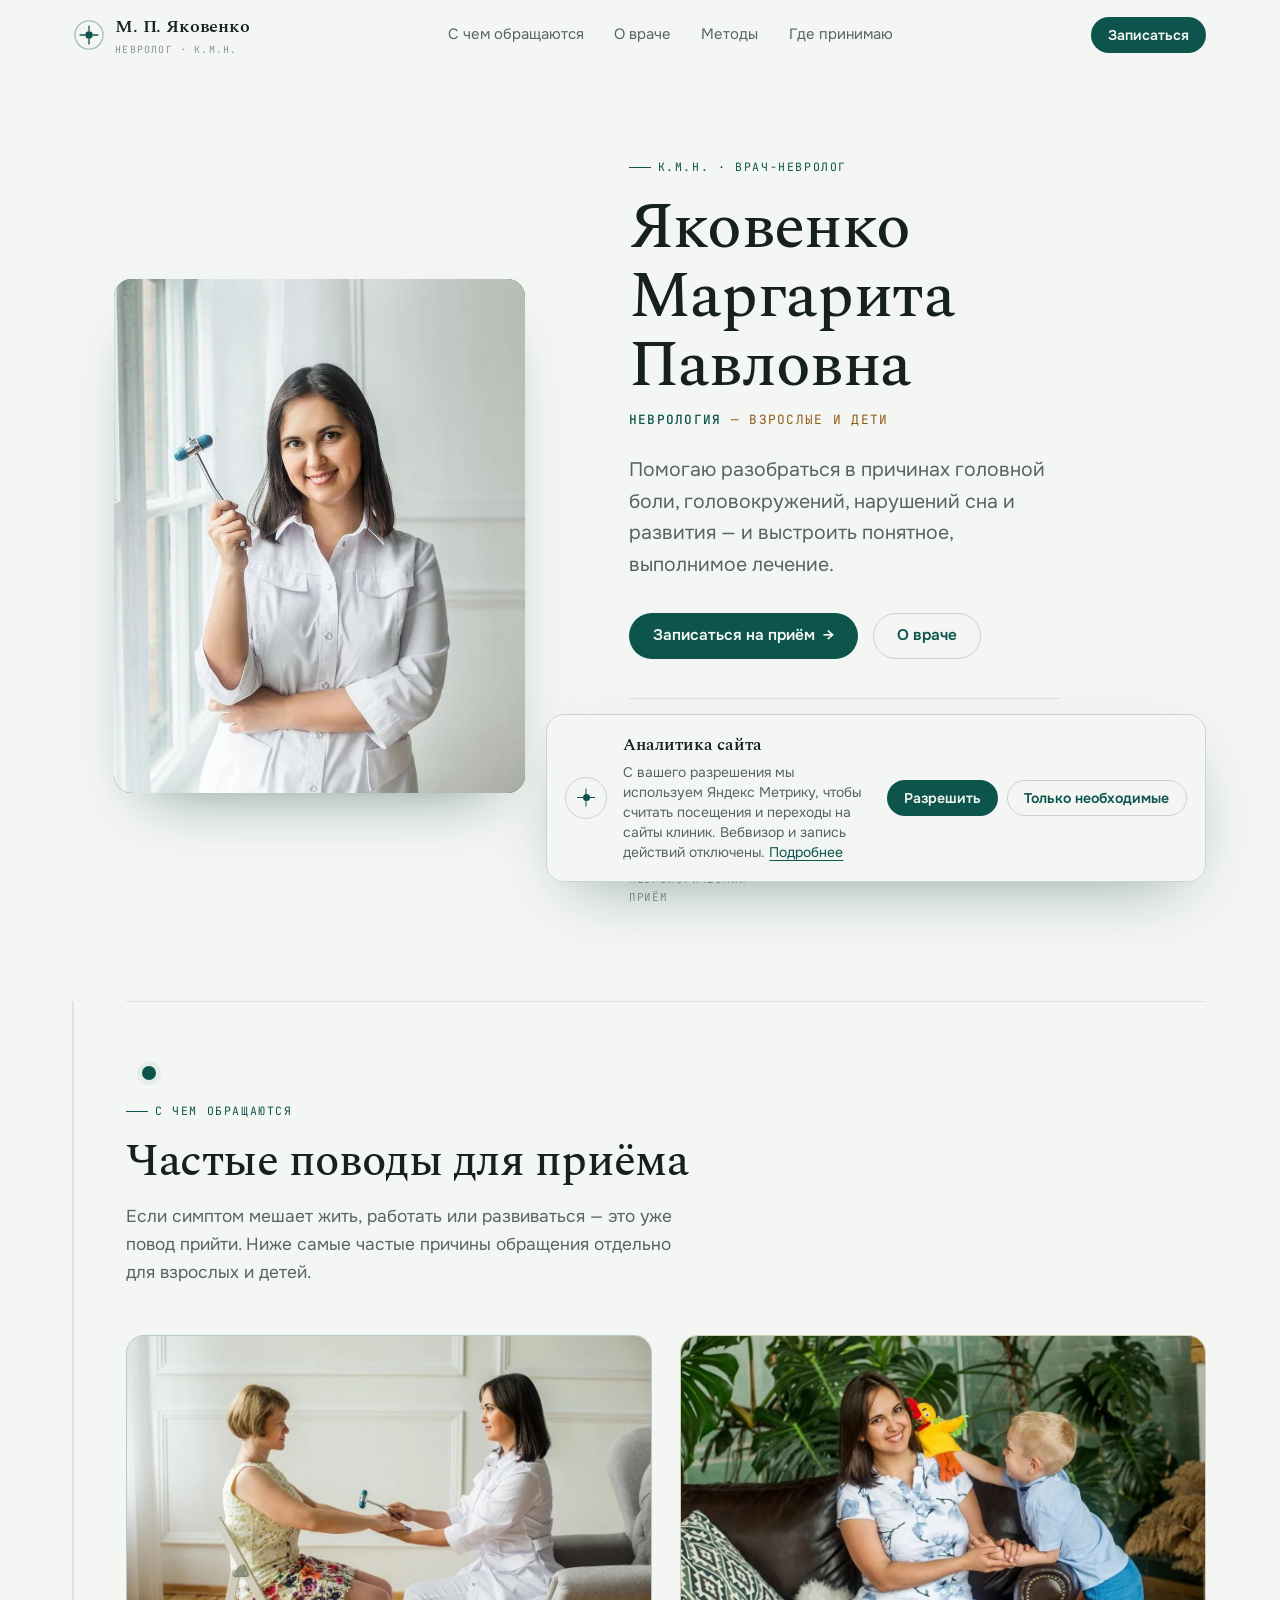
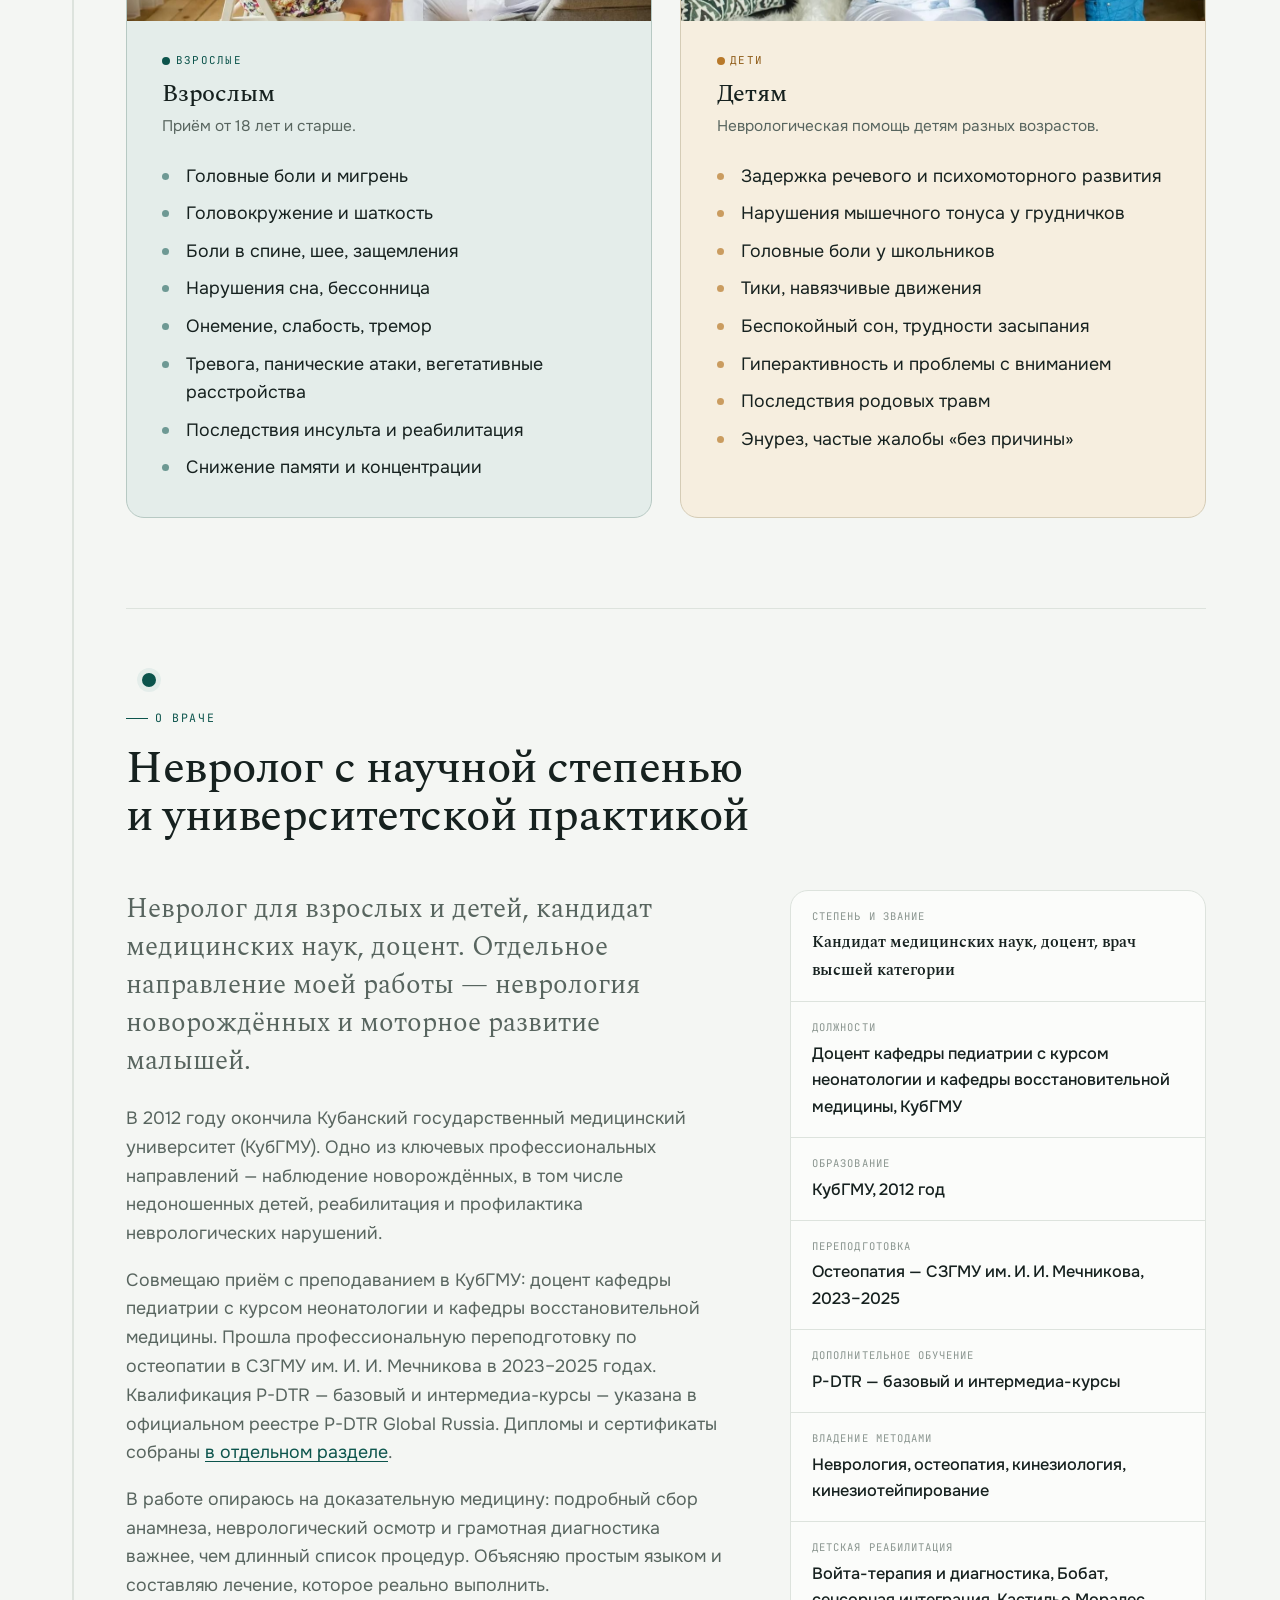
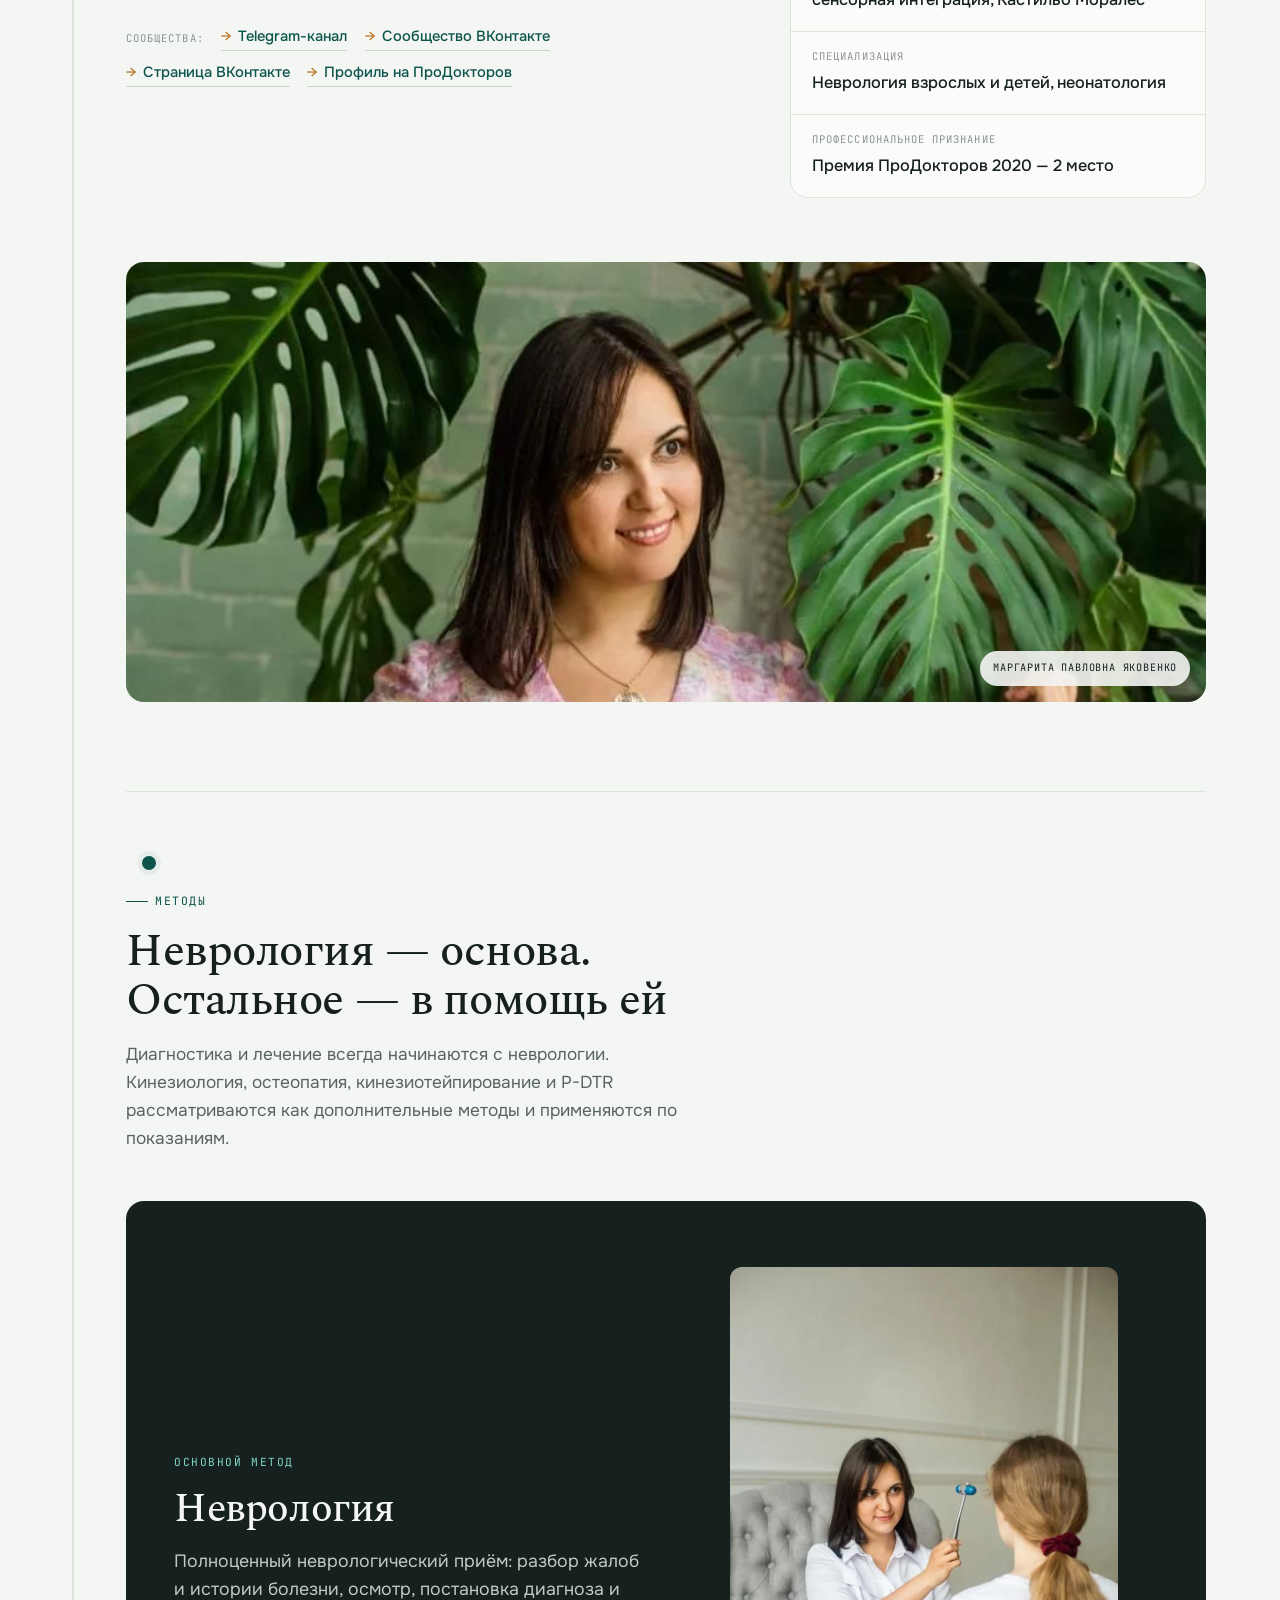
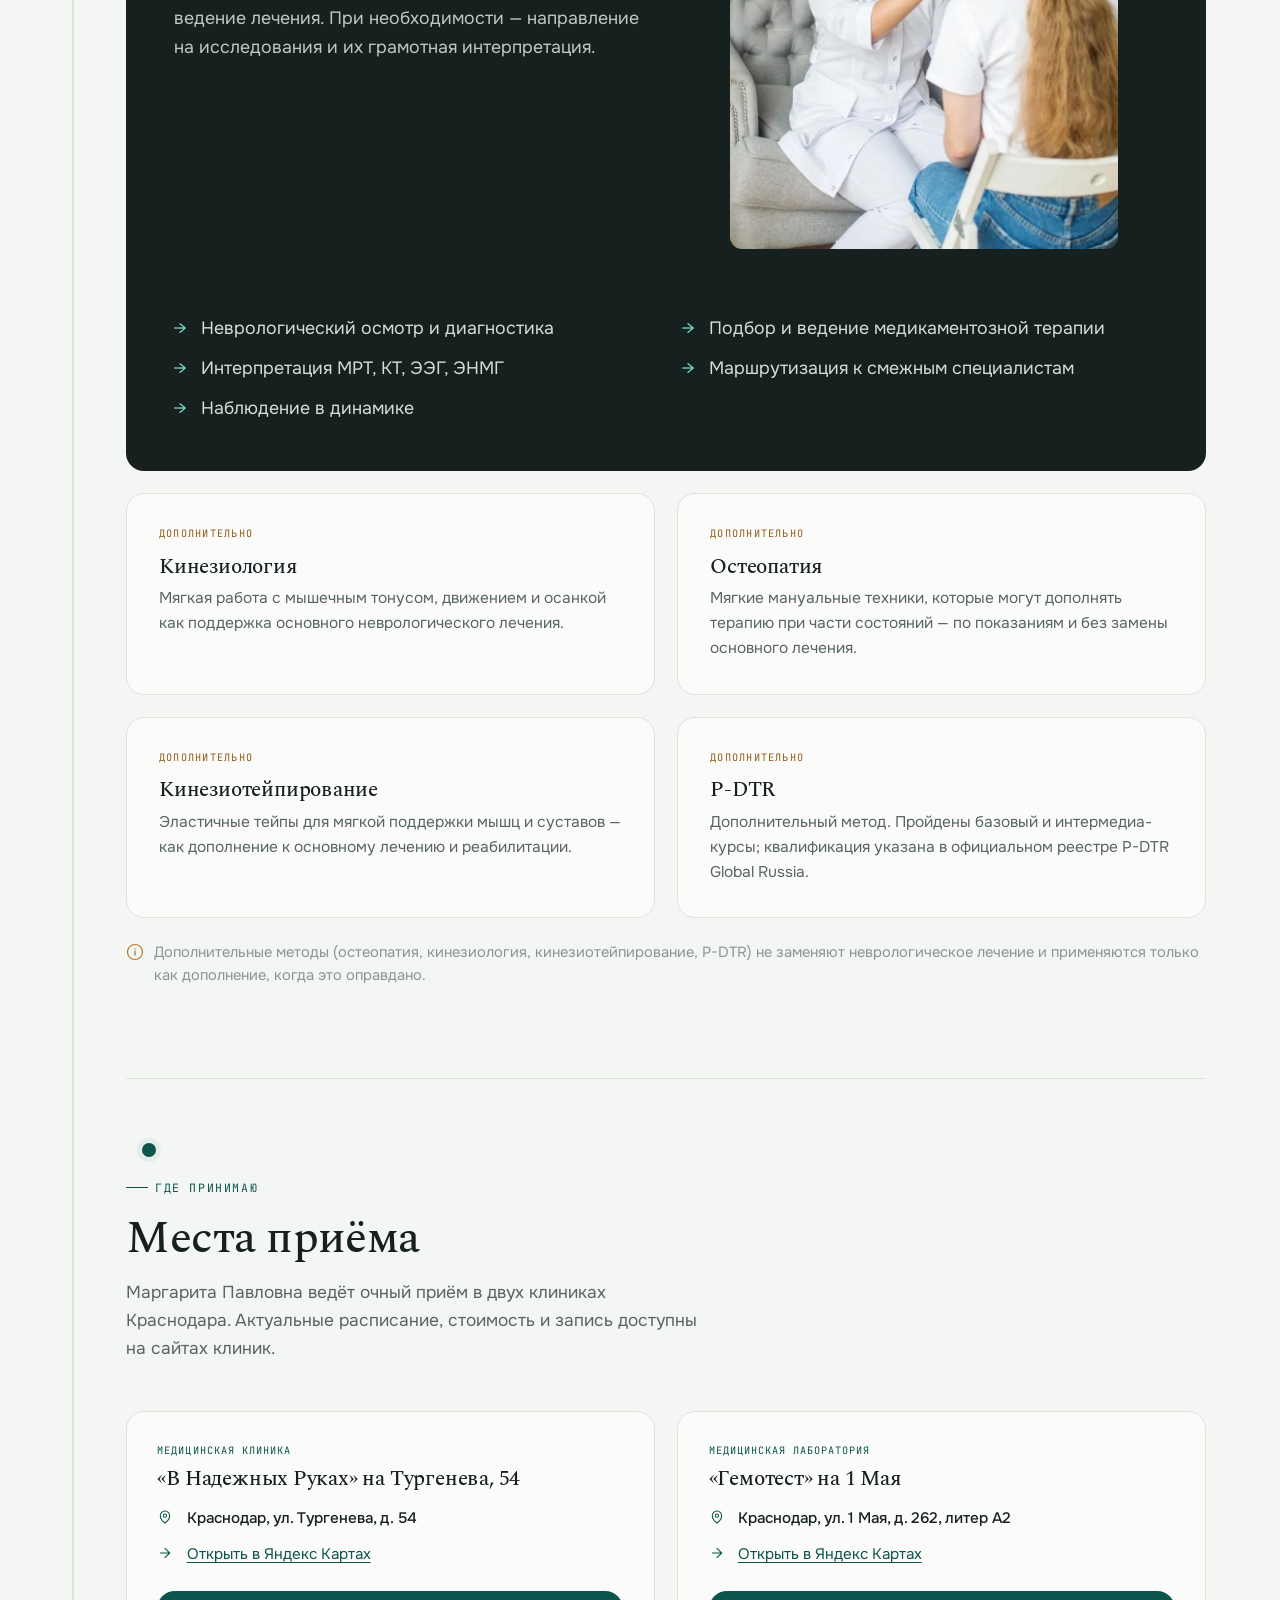
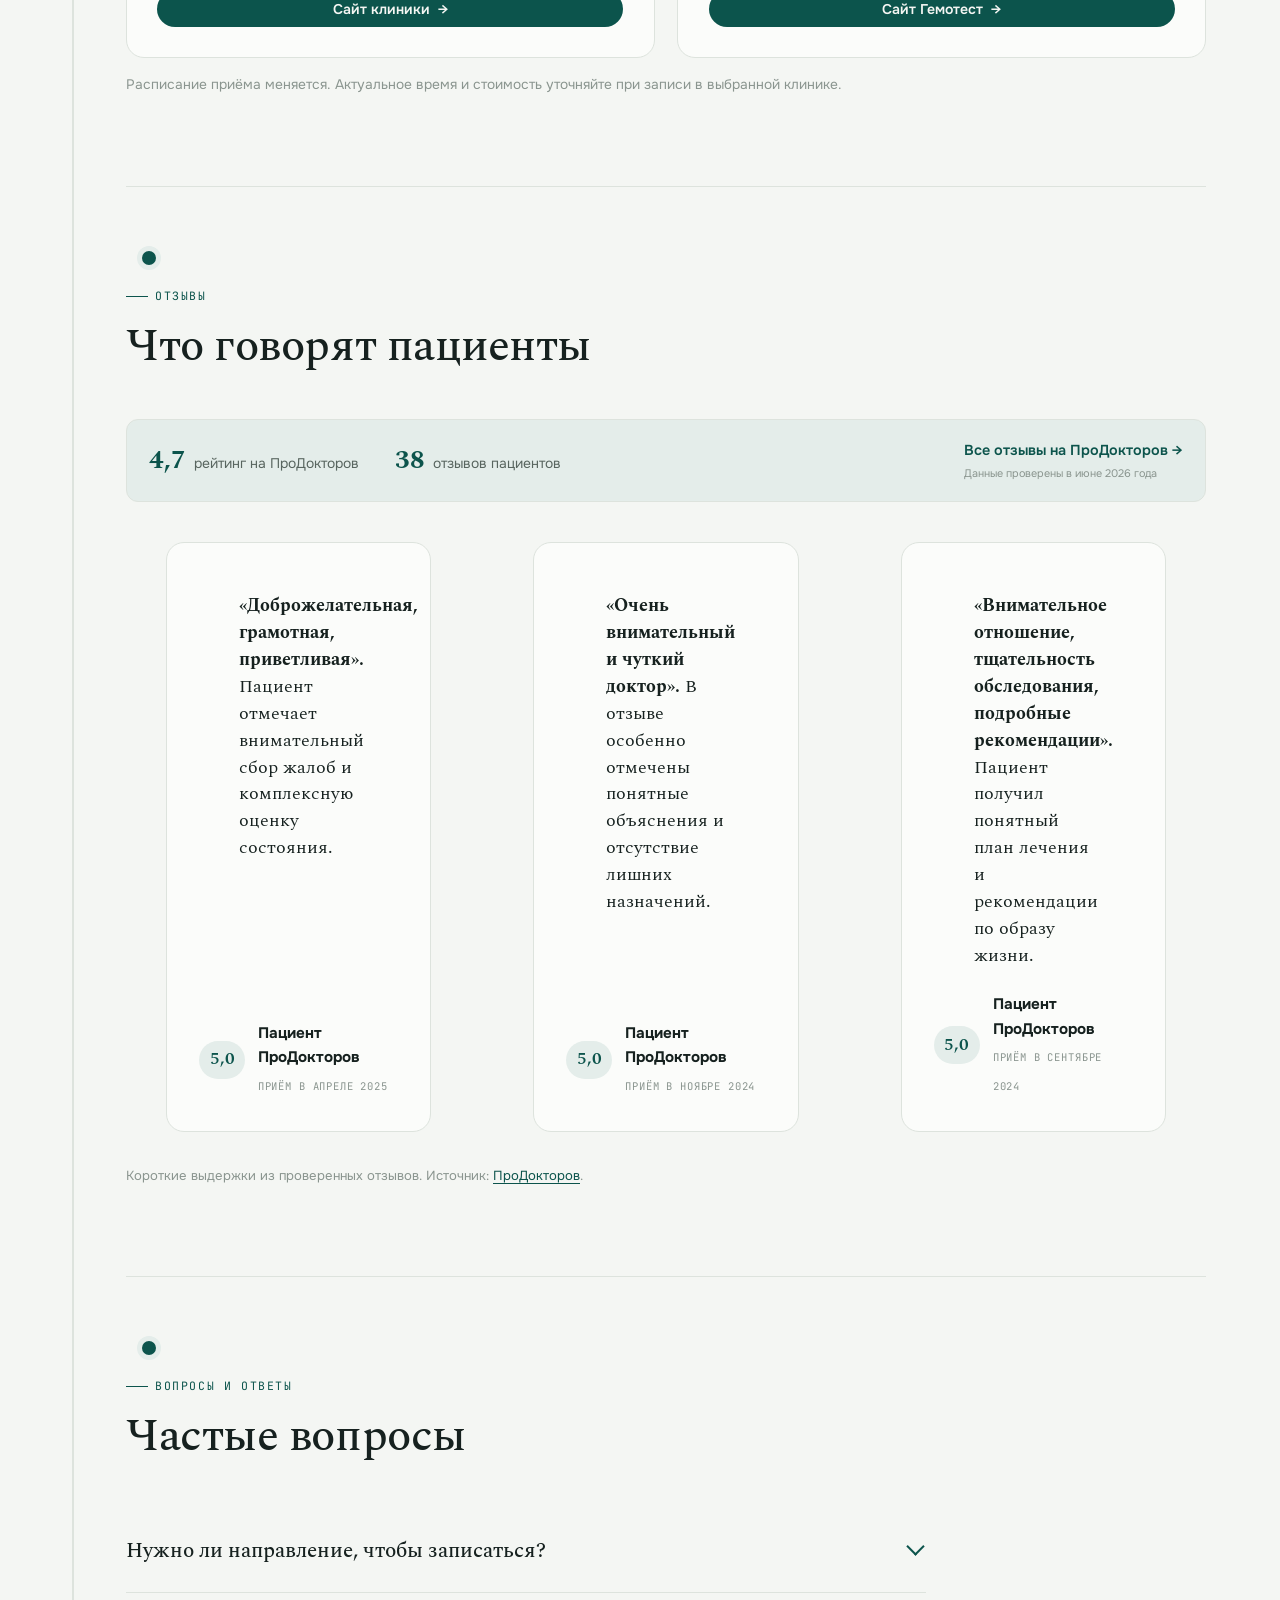
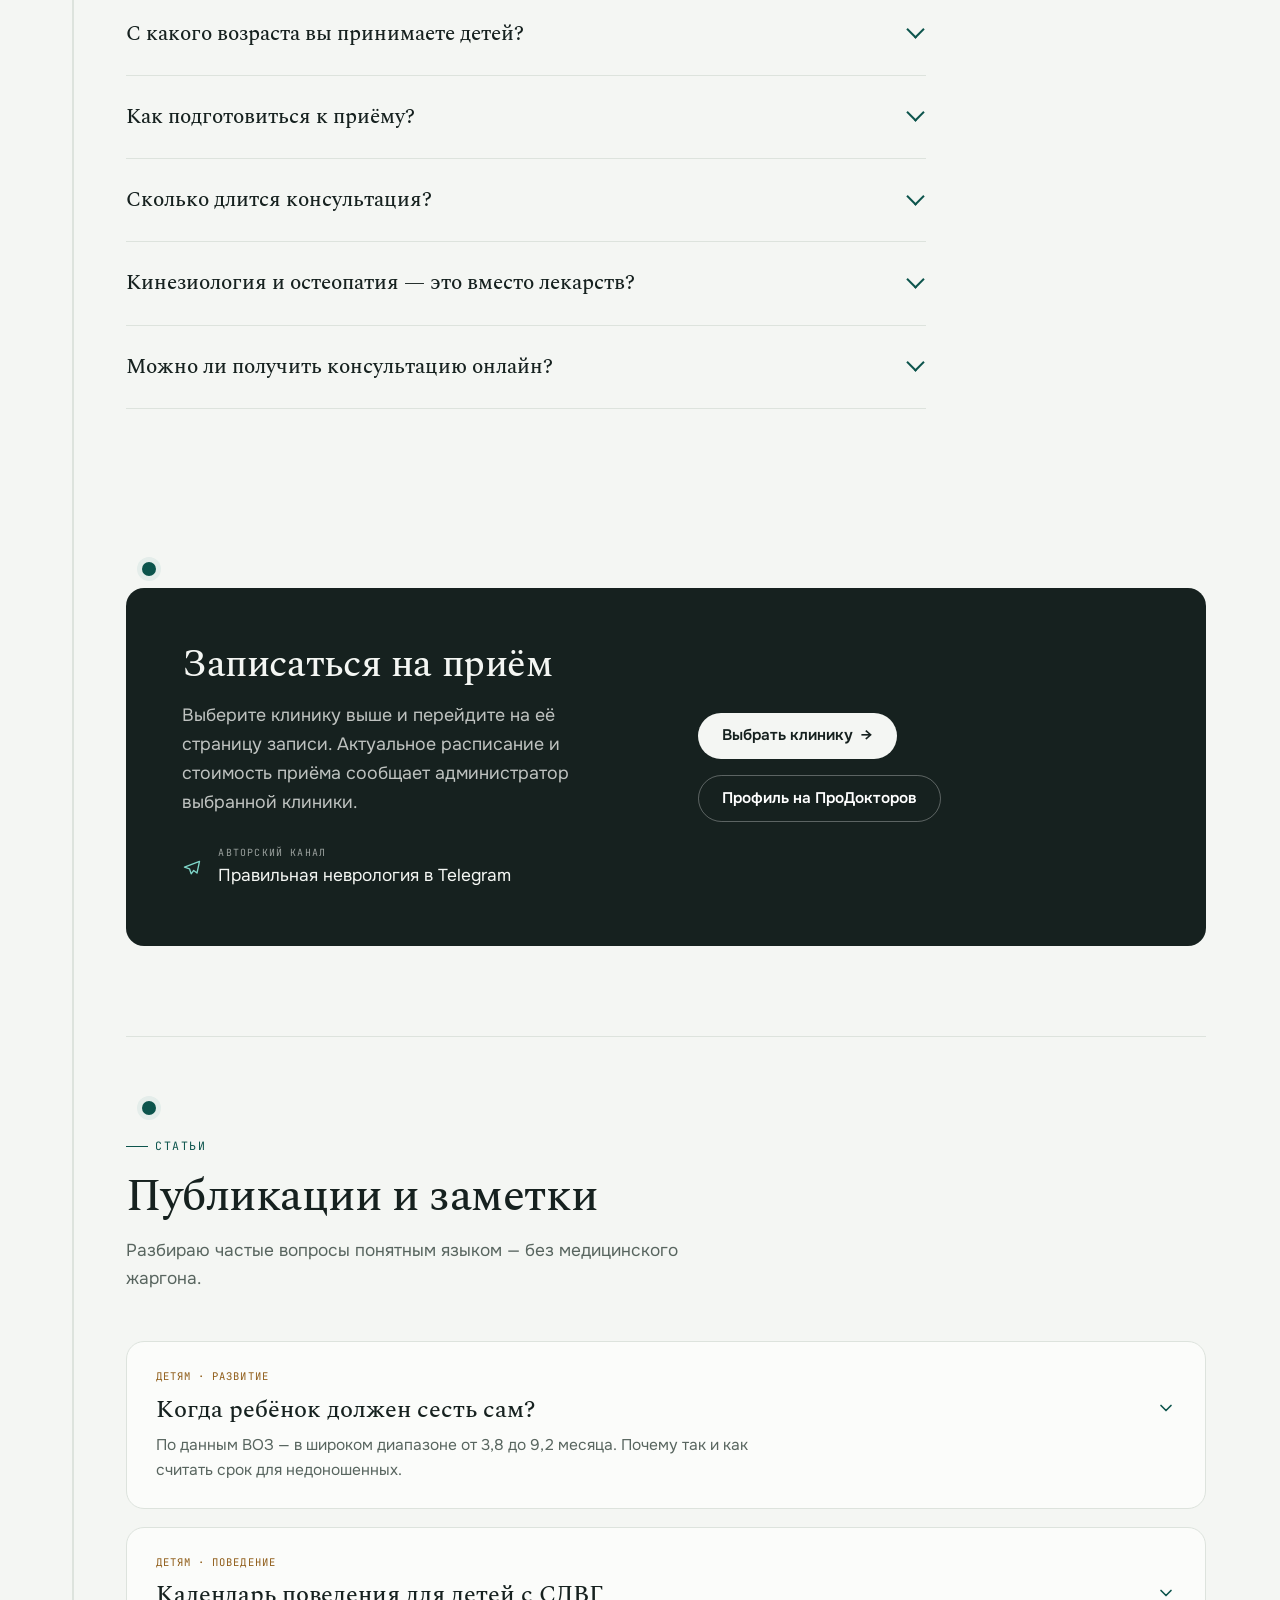
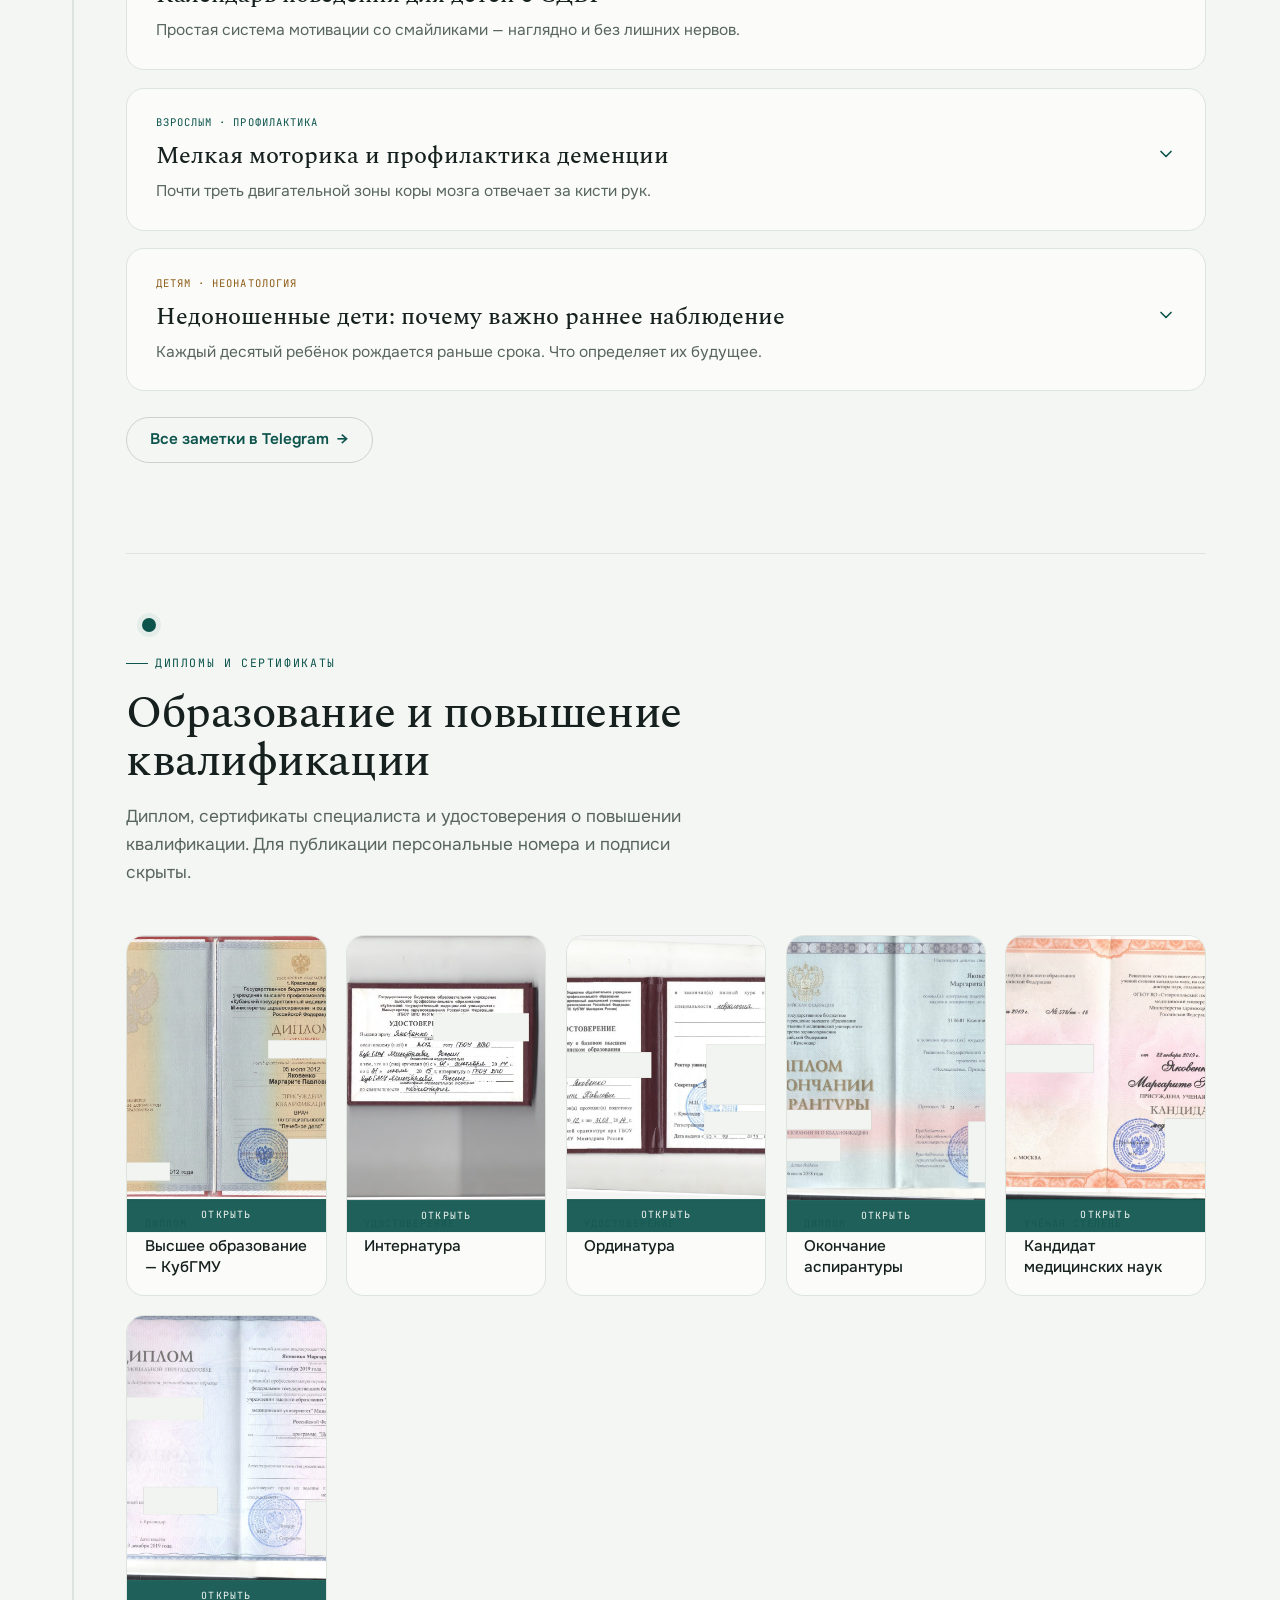
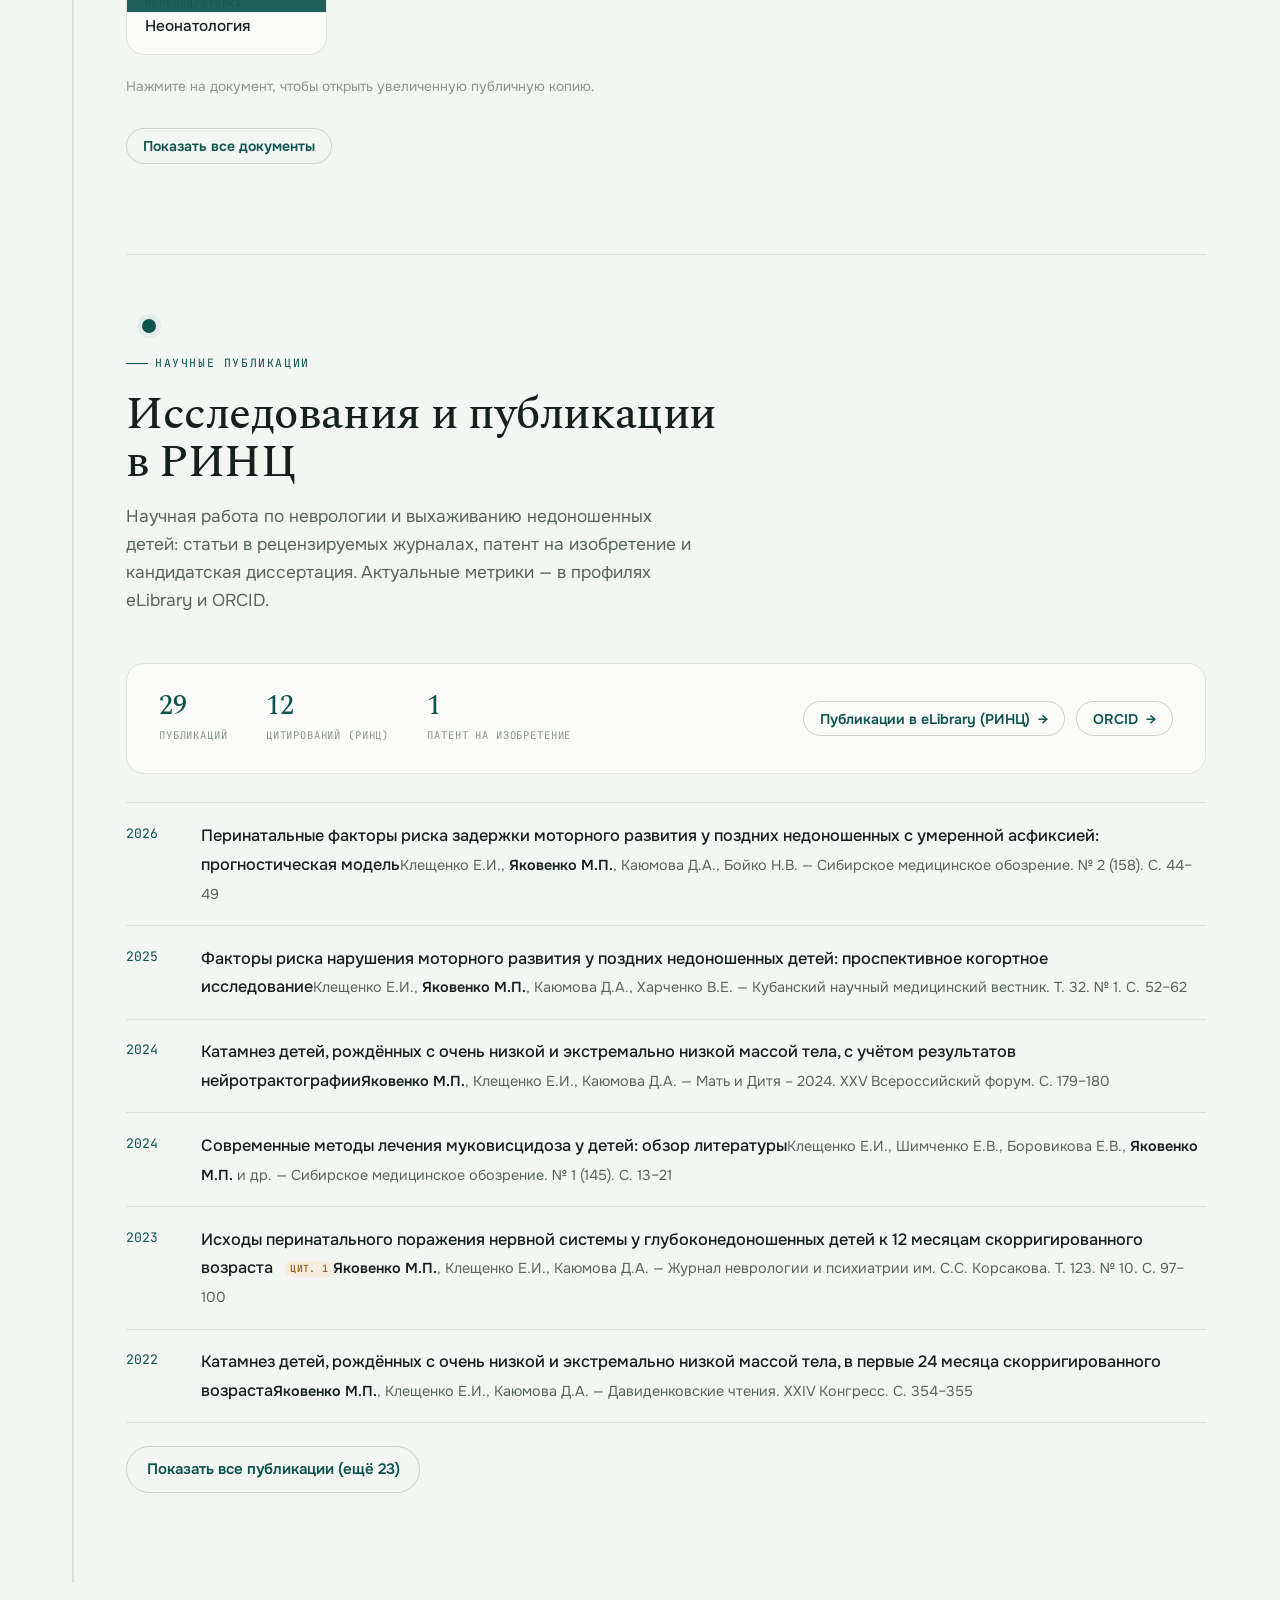
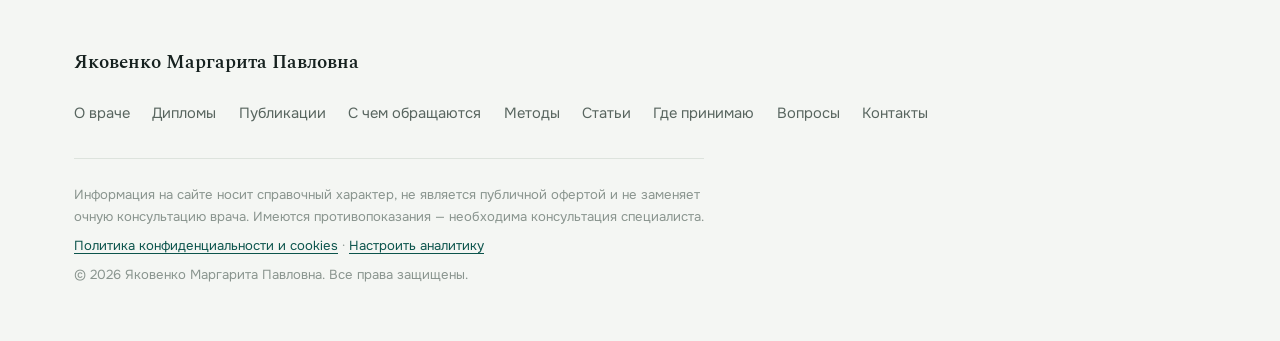
==== commit a6eccd38: "feat: активирована Яндекс Метрика (счётчик 110127406) Вписан ID счётчика в метатег yandex-metrika-id" ====
--- a/index.html
+++ b/index.html
@@ -23,7 +23,7 @@
 
   <meta name="theme-color" content="#0C544C">
   <!-- После создания счётчика укажите его числовой ID в content -->
-  <meta name="yandex-metrika-id" content="">
+  <meta name="yandex-metrika-id" content="110127406">
 
   <!-- Favicon: синапс-узел -->
   <link rel="icon" href="data:image/svg+xml,%3Csvg xmlns='http://www.w3.org/2000/svg' viewBox='0 0 32 32'%3E%3Ccircle cx='16' cy='16' r='15' fill='%230C544C'/%3E%3Cg stroke='%23F4F6F3' stroke-width='1.6' fill='none'%3E%3Ccircle cx='16' cy='16' r='4.5' fill='%23F4F6F3' stroke='none'/%3E%3Cpath d='M16 11.5V4M16 20.5V28M11.5 16H4M20.5 16H28M12.8 12.8l-5 -5M19.2 19.2l5 5'/%3E%3C/g%3E%3C/svg%3E">
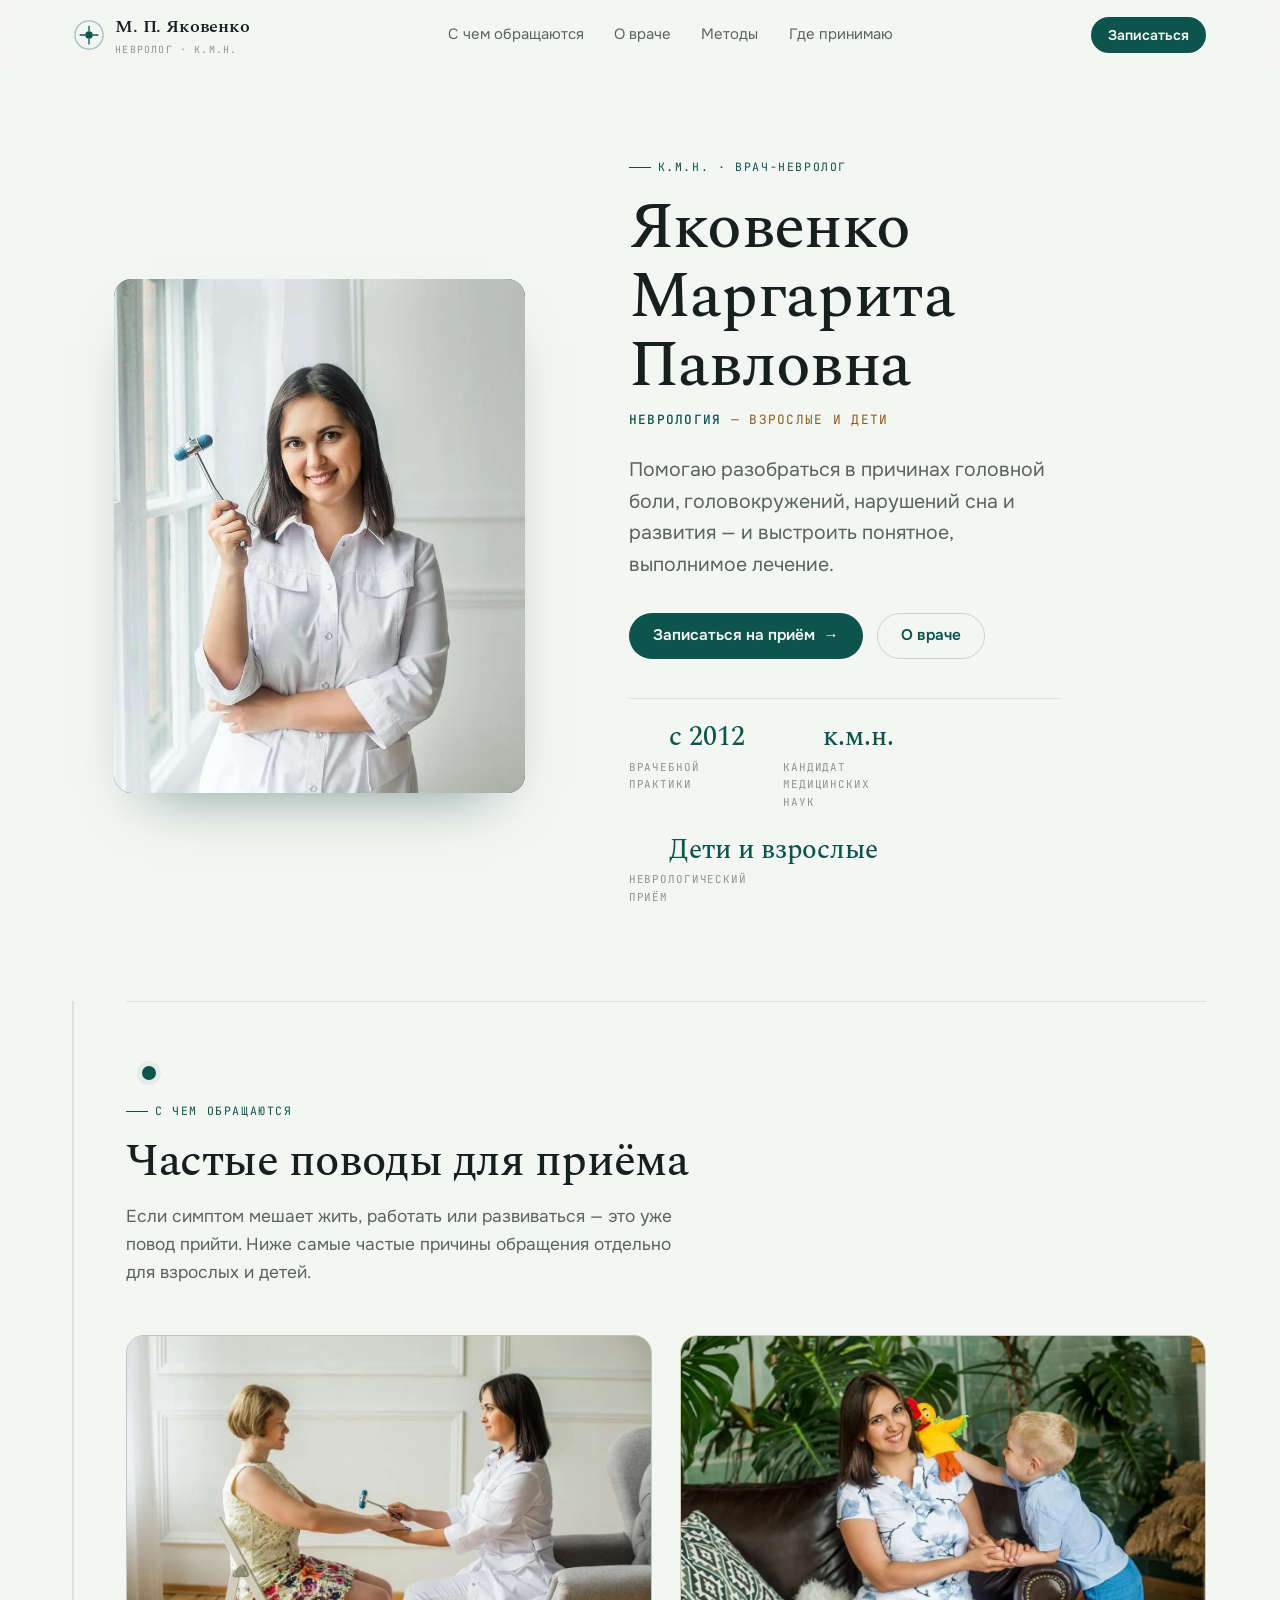
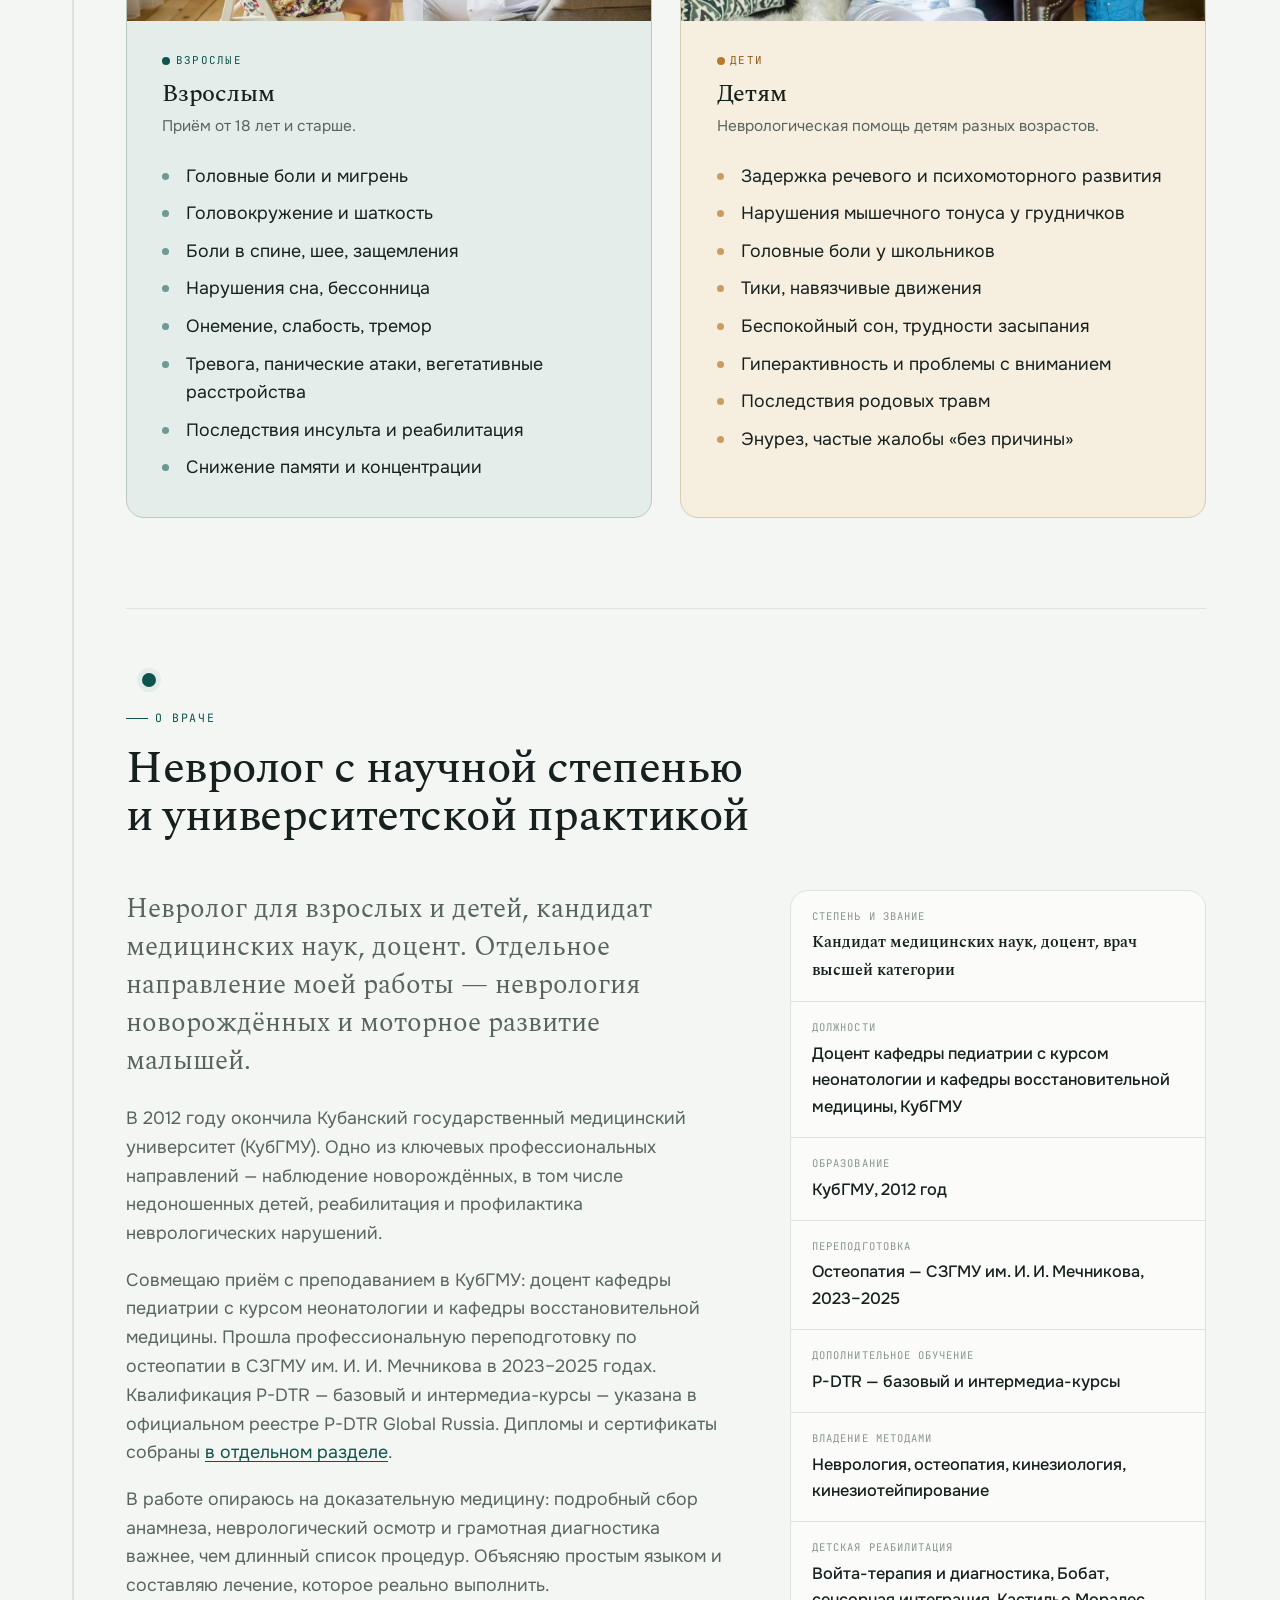
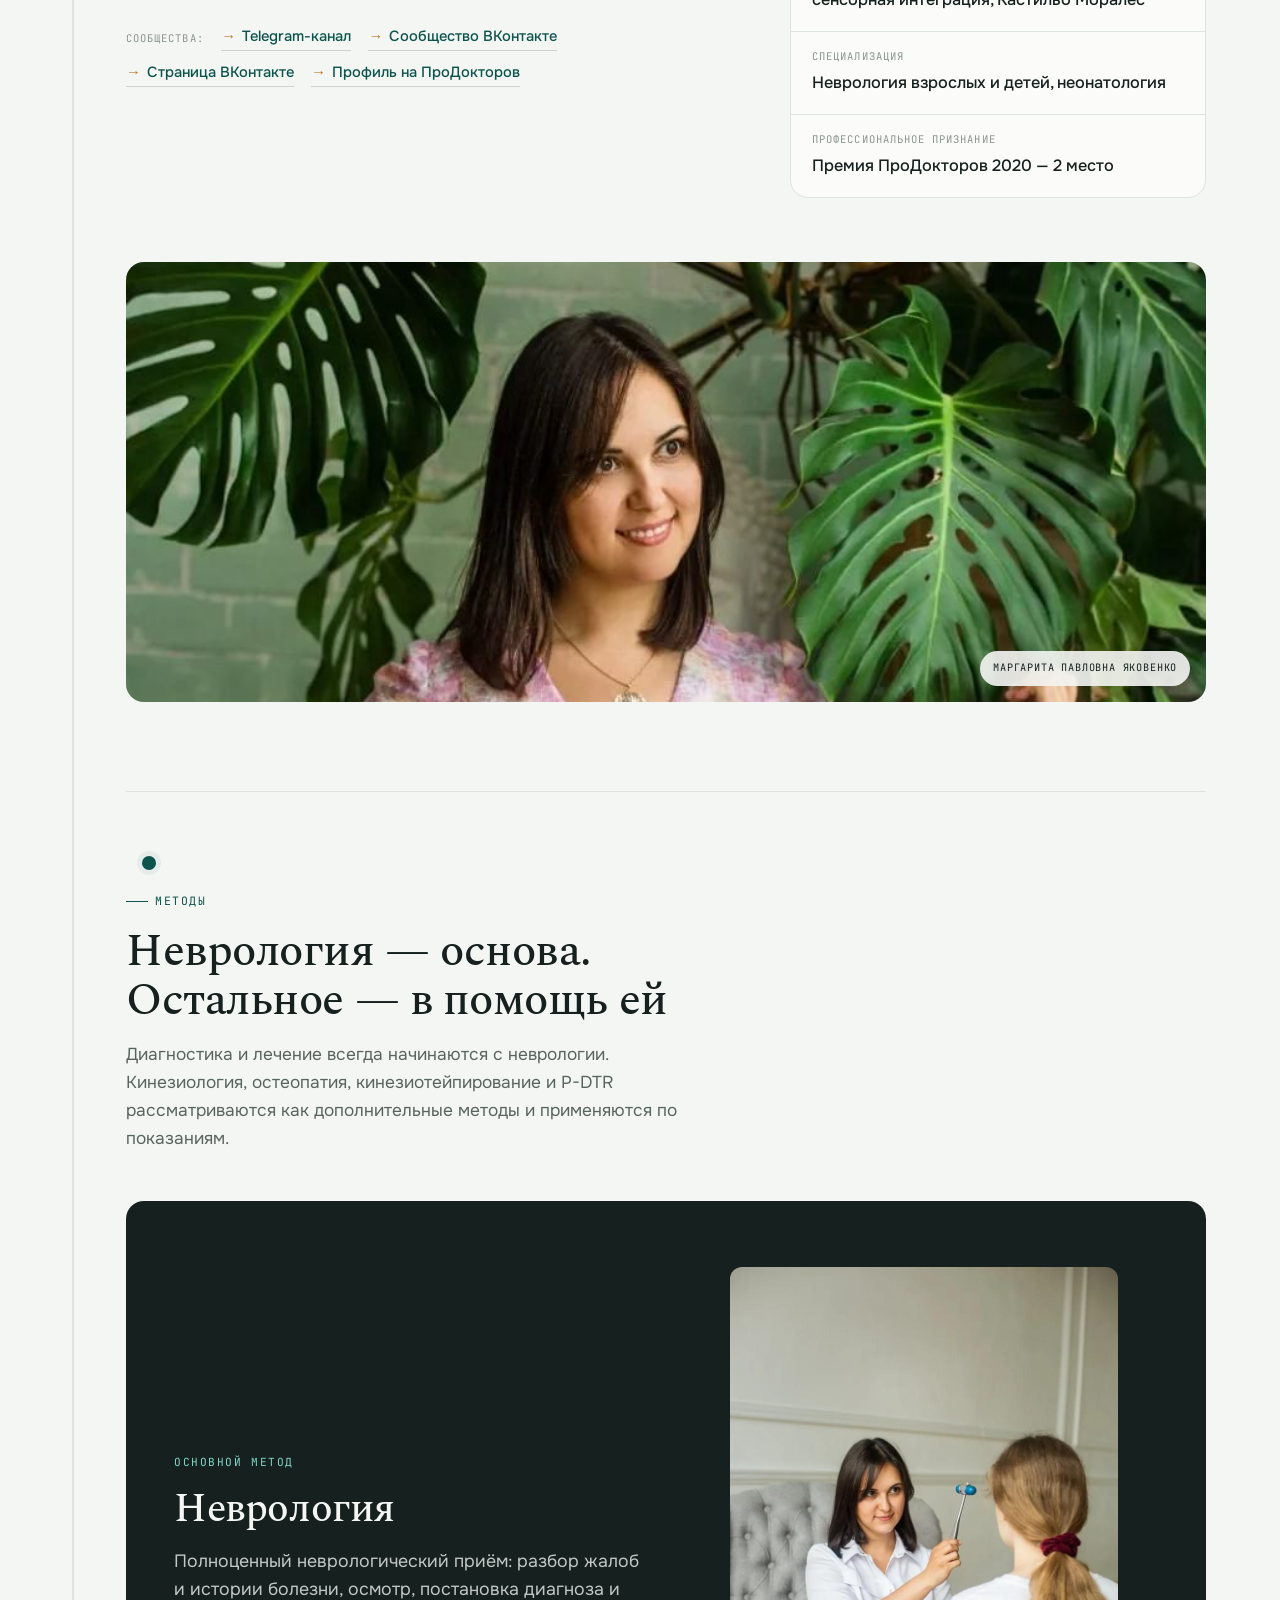
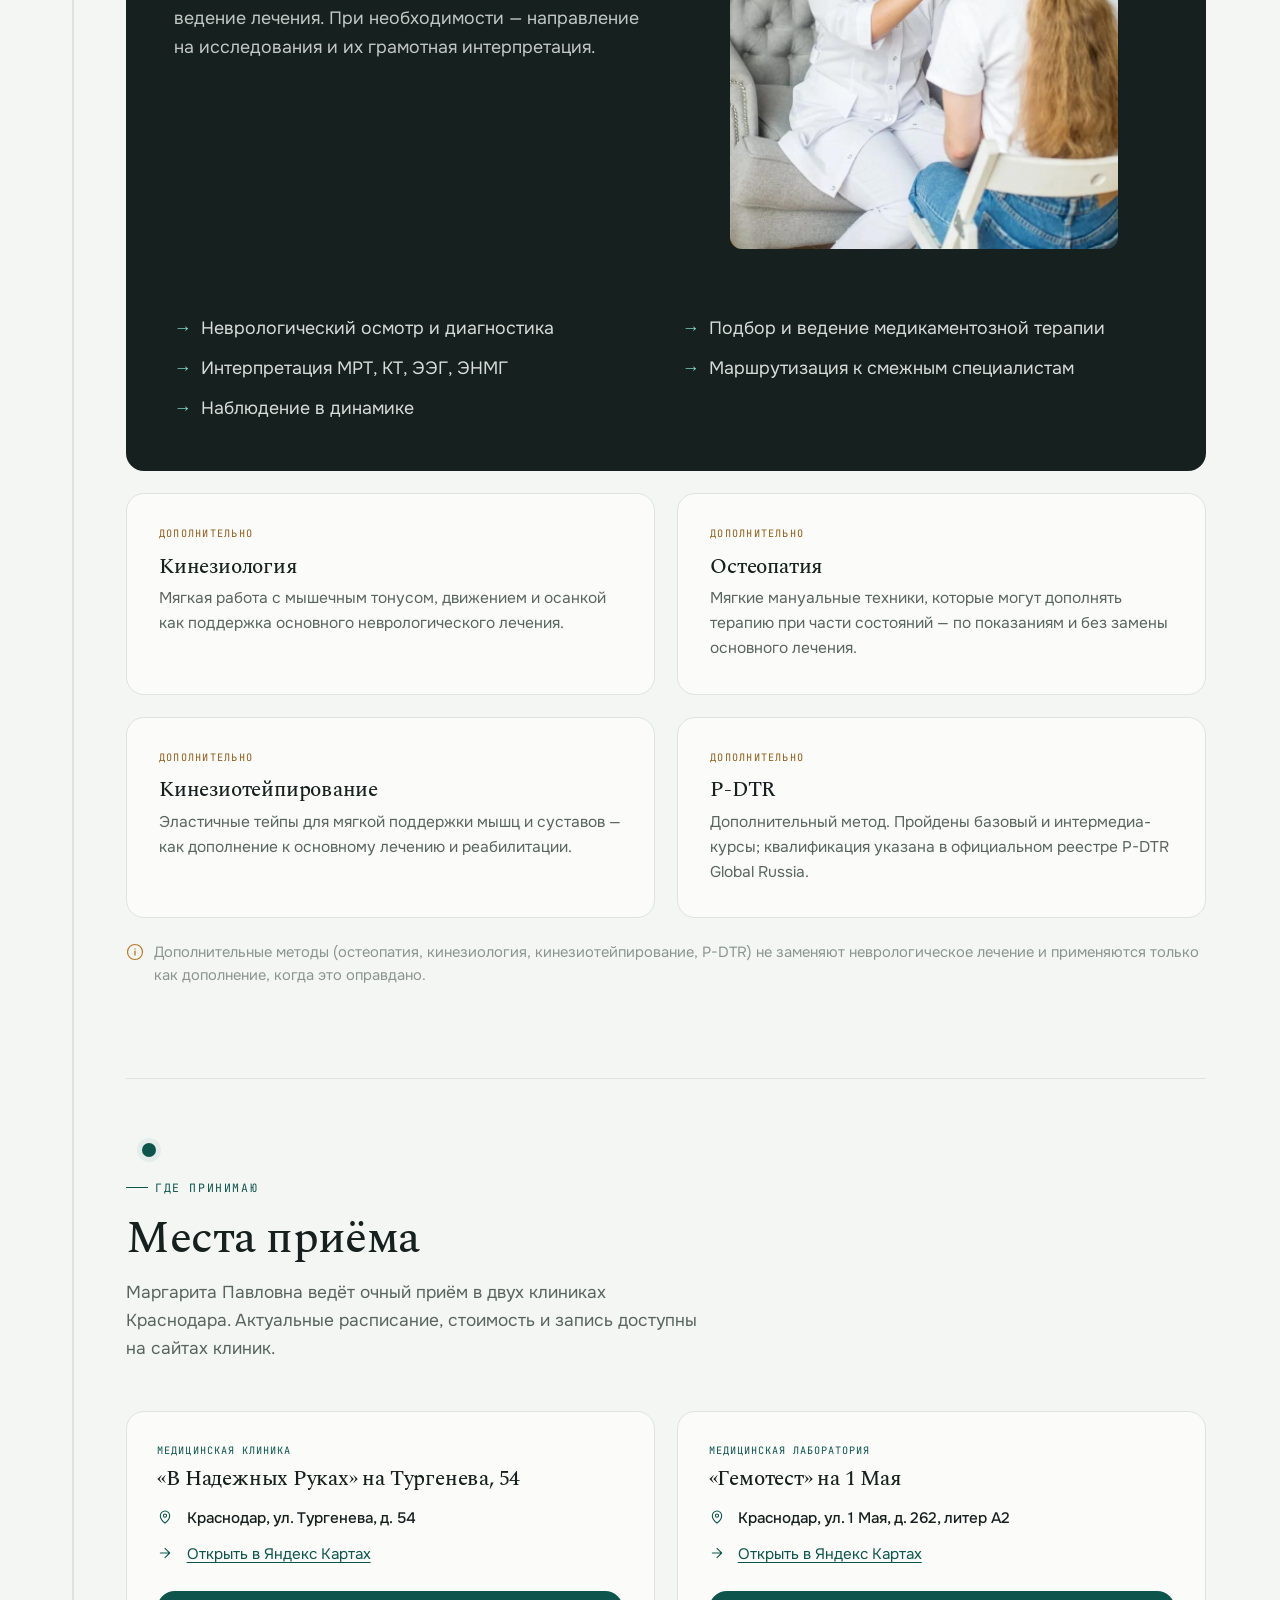
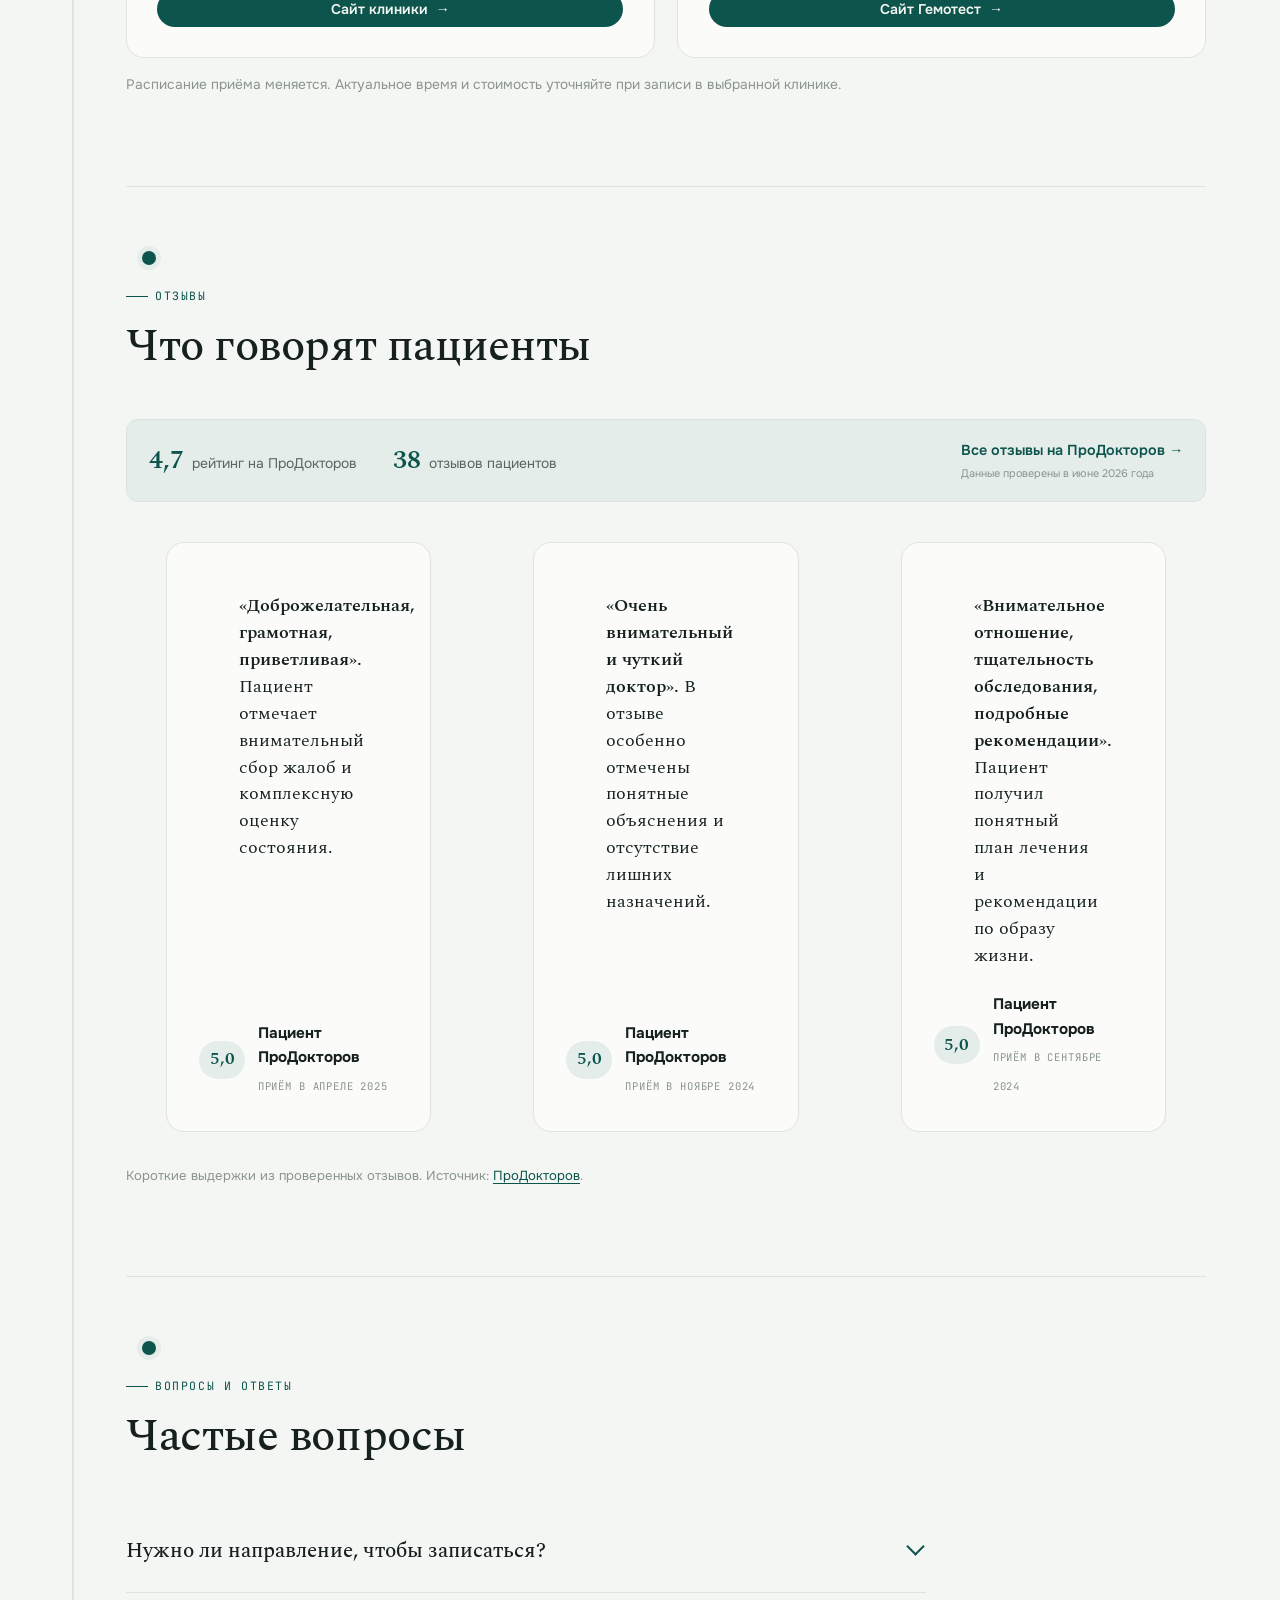
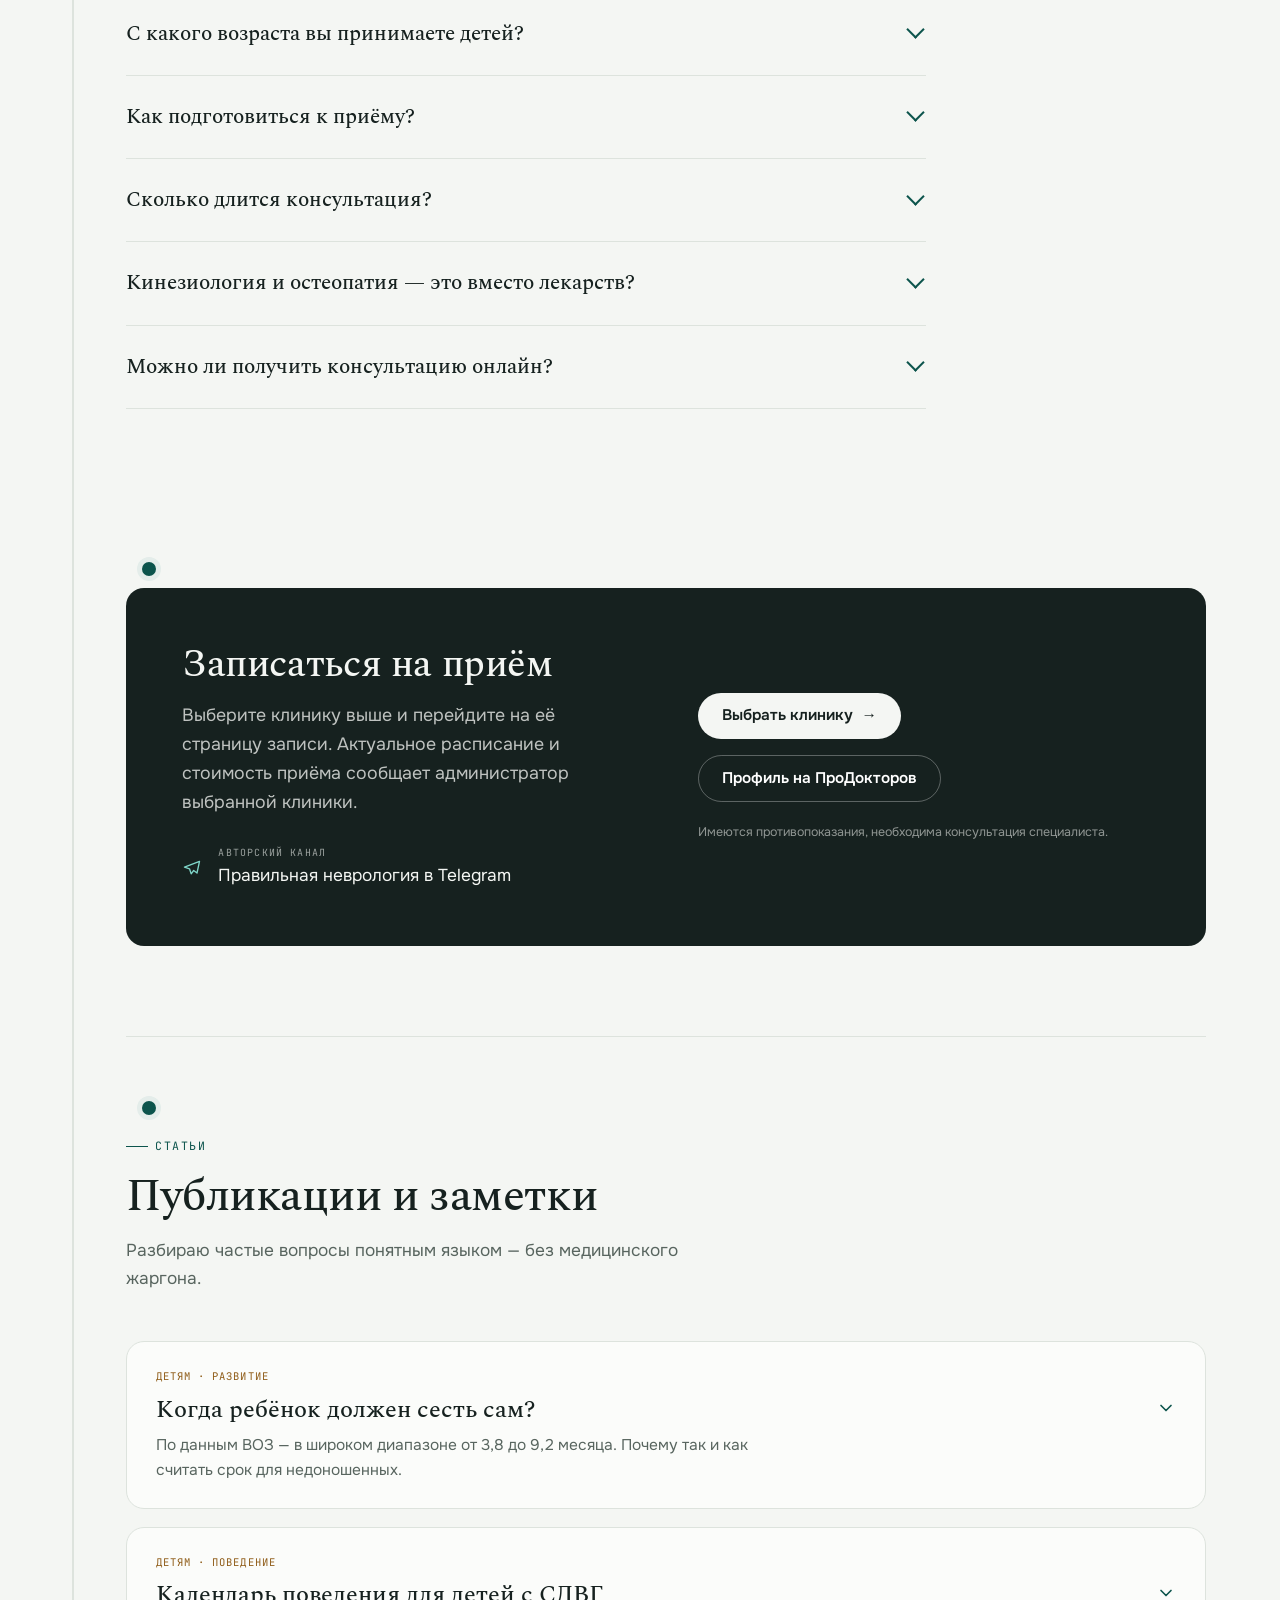
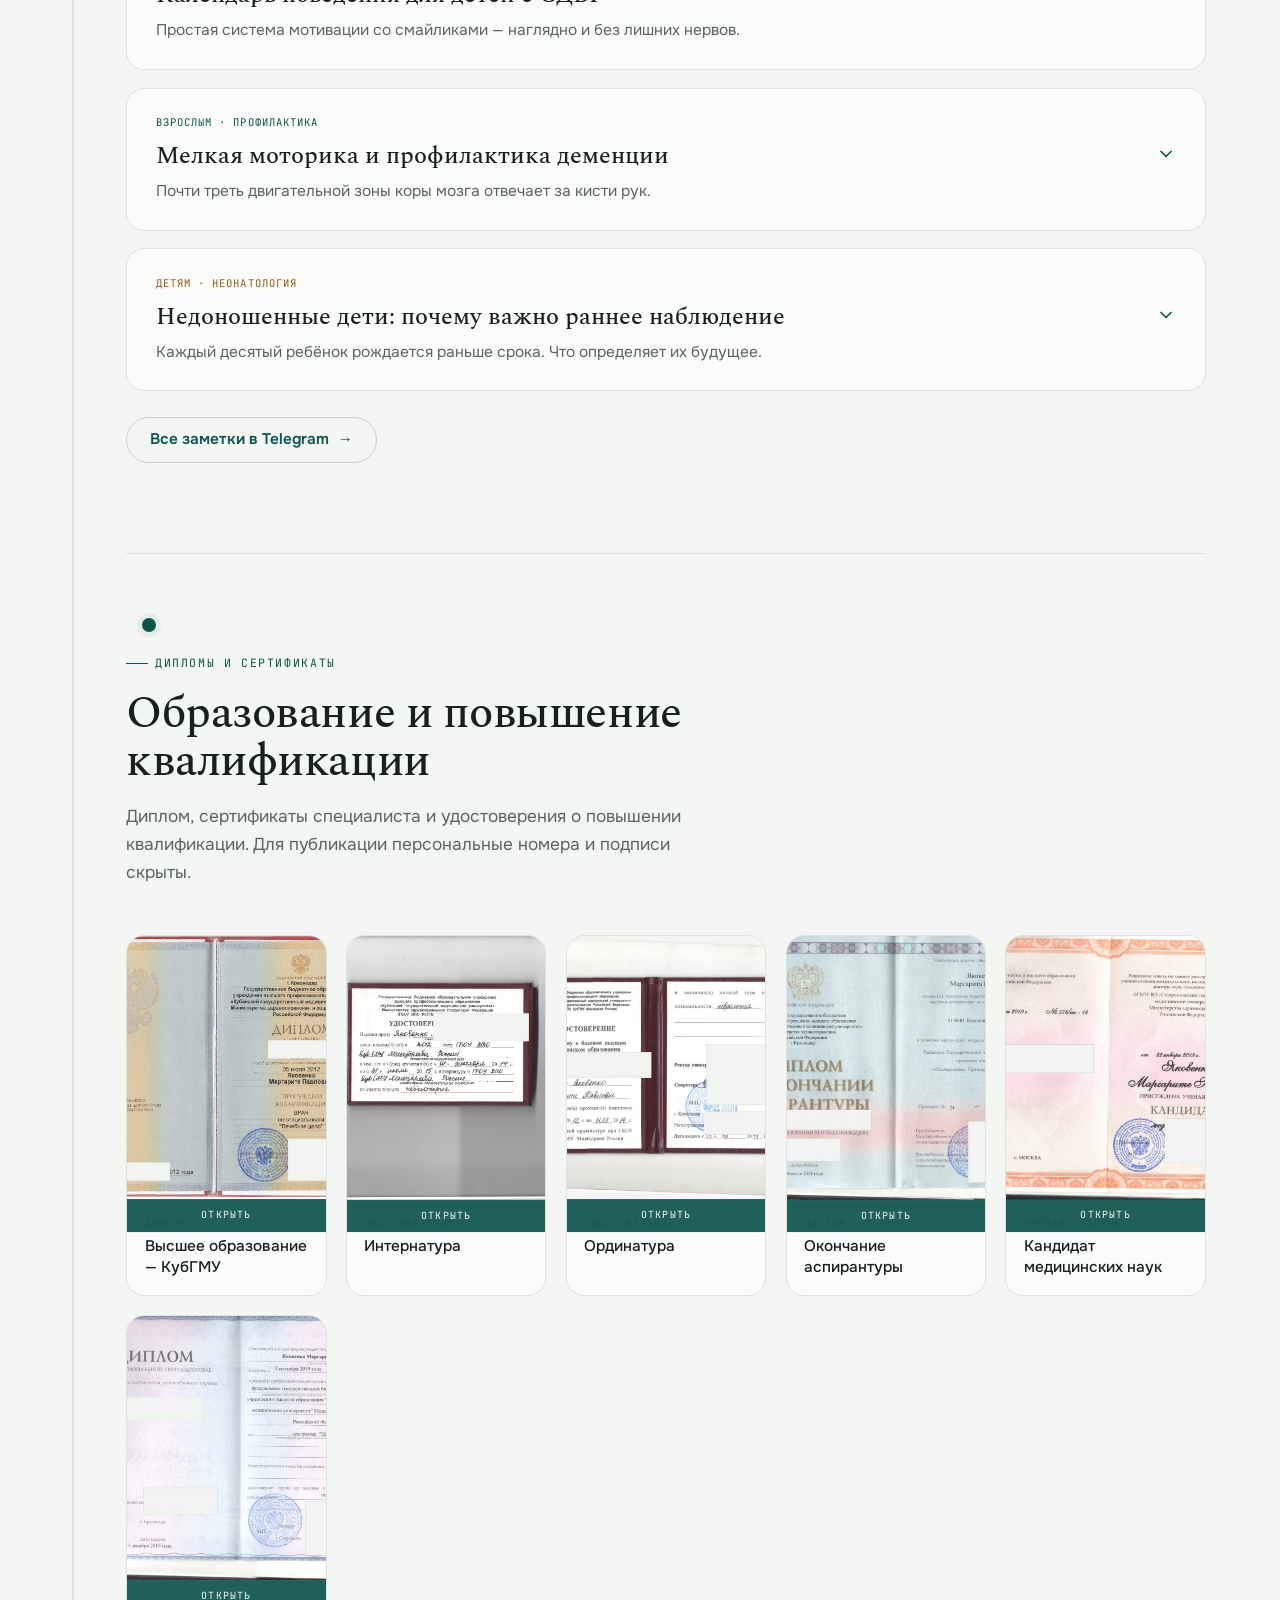
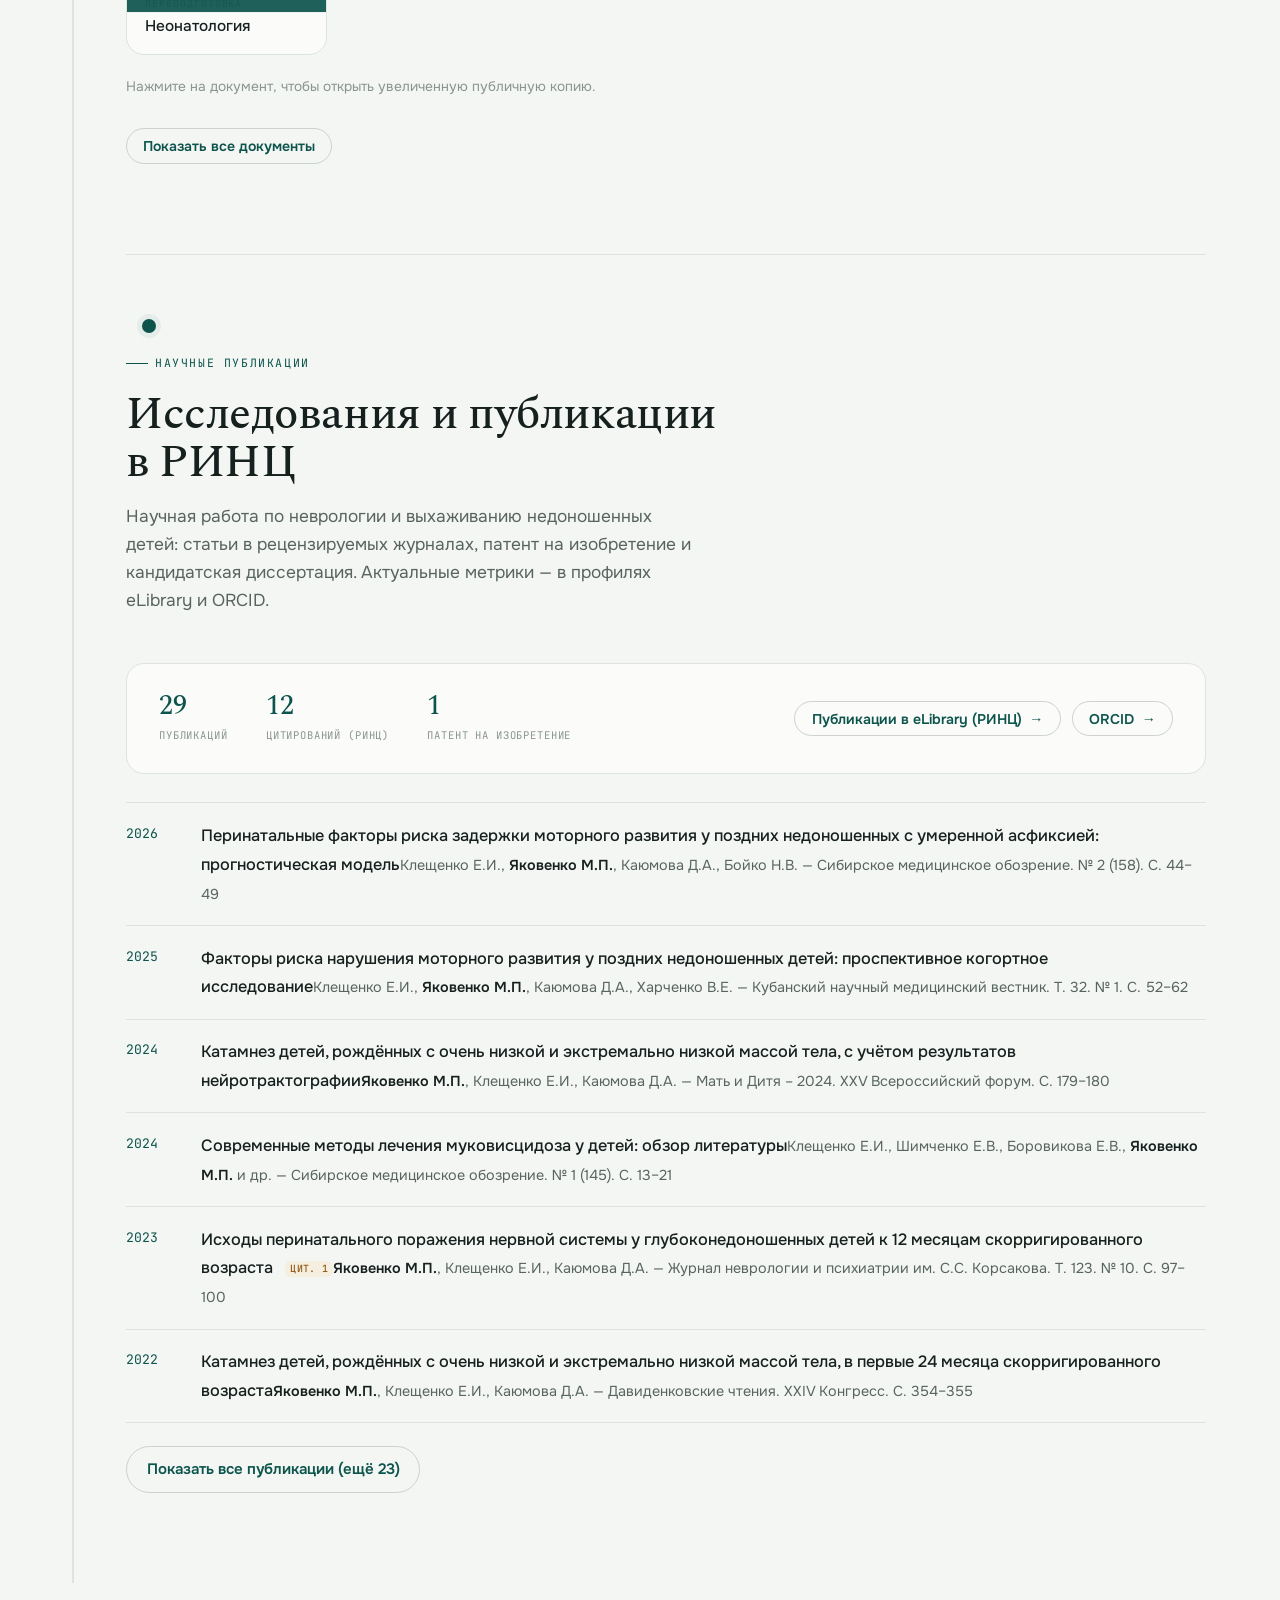
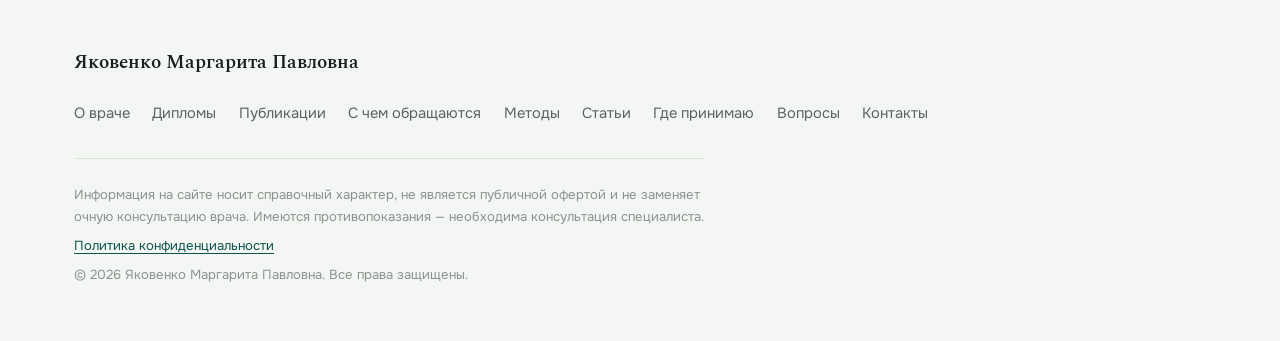
==== commit 6ea082c3: "feat: чистый по ПДн сайт — убрана Метрика, шрифты self-host - удалена Яндекс Метрика (analytics.js, " ====
--- a/index.html
+++ b/index.html
@@ -22,16 +22,12 @@
   <meta name="twitter:card" content="summary_large_image">
 
   <meta name="theme-color" content="#0C544C">
-  <!-- После создания счётчика укажите его числовой ID в content -->
-  <meta name="yandex-metrika-id" content="110127406">
 
   <!-- Favicon: синапс-узел -->
   <link rel="icon" href="data:image/svg+xml,%3Csvg xmlns='http://www.w3.org/2000/svg' viewBox='0 0 32 32'%3E%3Ccircle cx='16' cy='16' r='15' fill='%230C544C'/%3E%3Cg stroke='%23F4F6F3' stroke-width='1.6' fill='none'%3E%3Ccircle cx='16' cy='16' r='4.5' fill='%23F4F6F3' stroke='none'/%3E%3Cpath d='M16 11.5V4M16 20.5V28M11.5 16H4M20.5 16H28M12.8 12.8l-5 -5M19.2 19.2l5 5'/%3E%3C/g%3E%3C/svg%3E">
 
-  <!-- Шрифты -->
-  <link rel="preconnect" href="https://fonts.googleapis.com">
-  <link rel="preconnect" href="https://fonts.gstatic.com" crossorigin>
-  <link href="https://fonts.googleapis.com/css2?family=Spectral:wght@300;400;500;600&family=Onest:wght@400;500;600;700&family=JetBrains+Mono:wght@400;500&display=swap" rel="stylesheet">
+  <!-- Шрифты (локальные, self-host) -->
+  <link rel="stylesheet" href="fonts.css">
 
   <link rel="stylesheet" href="style.css">
 
@@ -695,6 +691,7 @@
           <div class="contacts__cta">
             <a class="btn btn--primary" href="#clinics">Выбрать клинику <span class="btn__arrow" aria-hidden="true">→</span></a>
             <a class="btn btn--ghost" href="https://prodoctorov.ru/krasnodar/vrach/312578-varlamova/" target="_blank" rel="noopener" style="color:#fff;border-color:rgba(255,255,255,.3)">Профиль на ПроДокторов</a>
+            <p class="contacts__note">Имеются противопоказания, необходима консультация специалиста.</p>
           </div>
         </div>
       </section>
@@ -722,25 +719,12 @@
       </div>
       <div class="footer__legal">
         <p>Информация на сайте носит справочный характер, не является публичной офертой и не заменяет очную консультацию врача. Имеются противопоказания — необходима консультация специалиста.</p>
-        <p class="footer__privacy"><a href="privacy.html">Политика конфиденциальности и cookies</a> · <button type="button" data-cookie-settings>Настроить аналитику</button></p>
+        <p class="footer__privacy"><a href="privacy.html">Политика конфиденциальности</a></p>
         <p>© <span id="year">2026</span> Яковенко Маргарита Павловна. Все права защищены.</p>
       </div>
     </div>
   </footer>
 
-  <aside class="cookie-panel" data-cookie-panel hidden aria-label="Настройки аналитики">
-    <div class="cookie-panel__mark" aria-hidden="true"><span></span></div>
-    <div class="cookie-panel__body">
-      <p class="cookie-panel__title">Аналитика сайта</p>
-      <p>С вашего разрешения мы используем Яндекс Метрику, чтобы считать посещения и переходы на сайты клиник. Вебвизор и запись действий отключены. <a href="privacy.html">Подробнее</a></p>
-    </div>
-    <div class="cookie-panel__actions">
-      <button class="btn btn--primary btn--small" type="button" data-cookie-accept>Разрешить</button>
-      <button class="btn btn--ghost btn--small" type="button" data-cookie-reject>Только необходимые</button>
-    </div>
-  </aside>
-
-  <script src="analytics.js" defer></script>
   <script>
     // Год в подвале
     document.getElementById('year').textContent = new Date().getFullYear();
--- a/fonts.css
+++ b/fonts.css
@@ -0,0 +1,361 @@
+/* Локальные шрифты (self-host). Сгенерировано из Google Fonts. */
+
+@font-face {
+  font-family: 'JetBrains Mono';
+  font-style: normal;
+  font-weight: 400;
+  font-display: swap;
+  src: url('fonts/jetbrains-mono-400-cyrillic-ext.woff2') format('woff2');
+  unicode-range: U+0460-052F, U+1C80-1C8A, U+20B4, U+2DE0-2DFF, U+A640-A69F, U+FE2E-FE2F;
+}
+
+@font-face {
+  font-family: 'JetBrains Mono';
+  font-style: normal;
+  font-weight: 400;
+  font-display: swap;
+  src: url('fonts/jetbrains-mono-400-cyrillic.woff2') format('woff2');
+  unicode-range: U+0301, U+0400-045F, U+0490-0491, U+04B0-04B1, U+2116;
+}
+
+@font-face {
+  font-family: 'JetBrains Mono';
+  font-style: normal;
+  font-weight: 400;
+  font-display: swap;
+  src: url('fonts/jetbrains-mono-400-latin-ext.woff2') format('woff2');
+  unicode-range: U+0100-02BA, U+02BD-02C5, U+02C7-02CC, U+02CE-02D7, U+02DD-02FF, U+0304, U+0308, U+0329, U+1D00-1DBF, U+1E00-1E9F, U+1EF2-1EFF, U+2020, U+20A0-20AB, U+20AD-20C0, U+2113, U+2C60-2C7F, U+A720-A7FF;
+}
+
+@font-face {
+  font-family: 'JetBrains Mono';
+  font-style: normal;
+  font-weight: 400;
+  font-display: swap;
+  src: url('fonts/jetbrains-mono-400-latin.woff2') format('woff2');
+  unicode-range: U+0000-00FF, U+0131, U+0152-0153, U+02BB-02BC, U+02C6, U+02DA, U+02DC, U+0304, U+0308, U+0329, U+2000-206F, U+20AC, U+2122, U+2191, U+2193, U+2212, U+2215, U+FEFF, U+FFFD;
+}
+
+@font-face {
+  font-family: 'JetBrains Mono';
+  font-style: normal;
+  font-weight: 500;
+  font-display: swap;
+  src: url('fonts/jetbrains-mono-500-cyrillic-ext.woff2') format('woff2');
+  unicode-range: U+0460-052F, U+1C80-1C8A, U+20B4, U+2DE0-2DFF, U+A640-A69F, U+FE2E-FE2F;
+}
+
+@font-face {
+  font-family: 'JetBrains Mono';
+  font-style: normal;
+  font-weight: 500;
+  font-display: swap;
+  src: url('fonts/jetbrains-mono-500-cyrillic.woff2') format('woff2');
+  unicode-range: U+0301, U+0400-045F, U+0490-0491, U+04B0-04B1, U+2116;
+}
+
+@font-face {
+  font-family: 'JetBrains Mono';
+  font-style: normal;
+  font-weight: 500;
+  font-display: swap;
+  src: url('fonts/jetbrains-mono-500-latin-ext.woff2') format('woff2');
+  unicode-range: U+0100-02BA, U+02BD-02C5, U+02C7-02CC, U+02CE-02D7, U+02DD-02FF, U+0304, U+0308, U+0329, U+1D00-1DBF, U+1E00-1E9F, U+1EF2-1EFF, U+2020, U+20A0-20AB, U+20AD-20C0, U+2113, U+2C60-2C7F, U+A720-A7FF;
+}
+
+@font-face {
+  font-family: 'JetBrains Mono';
+  font-style: normal;
+  font-weight: 500;
+  font-display: swap;
+  src: url('fonts/jetbrains-mono-500-latin.woff2') format('woff2');
+  unicode-range: U+0000-00FF, U+0131, U+0152-0153, U+02BB-02BC, U+02C6, U+02DA, U+02DC, U+0304, U+0308, U+0329, U+2000-206F, U+20AC, U+2122, U+2191, U+2193, U+2212, U+2215, U+FEFF, U+FFFD;
+}
+
+@font-face {
+  font-family: 'Onest';
+  font-style: normal;
+  font-weight: 400;
+  font-display: swap;
+  src: url('fonts/onest-400-cyrillic-ext.woff2') format('woff2');
+  unicode-range: U+0460-052F, U+1C80-1C8A, U+20B4, U+2DE0-2DFF, U+A640-A69F, U+FE2E-FE2F;
+}
+
+@font-face {
+  font-family: 'Onest';
+  font-style: normal;
+  font-weight: 400;
+  font-display: swap;
+  src: url('fonts/onest-400-cyrillic.woff2') format('woff2');
+  unicode-range: U+0301, U+0400-045F, U+0490-0491, U+04B0-04B1, U+2116;
+}
+
+@font-face {
+  font-family: 'Onest';
+  font-style: normal;
+  font-weight: 400;
+  font-display: swap;
+  src: url('fonts/onest-400-latin-ext.woff2') format('woff2');
+  unicode-range: U+0100-02BA, U+02BD-02C5, U+02C7-02CC, U+02CE-02D7, U+02DD-02FF, U+0304, U+0308, U+0329, U+1D00-1DBF, U+1E00-1E9F, U+1EF2-1EFF, U+2020, U+20A0-20AB, U+20AD-20C0, U+2113, U+2C60-2C7F, U+A720-A7FF;
+}
+
+@font-face {
+  font-family: 'Onest';
+  font-style: normal;
+  font-weight: 400;
+  font-display: swap;
+  src: url('fonts/onest-400-latin.woff2') format('woff2');
+  unicode-range: U+0000-00FF, U+0131, U+0152-0153, U+02BB-02BC, U+02C6, U+02DA, U+02DC, U+0304, U+0308, U+0329, U+2000-206F, U+20AC, U+2122, U+2191, U+2193, U+2212, U+2215, U+FEFF, U+FFFD;
+}
+
+@font-face {
+  font-family: 'Onest';
+  font-style: normal;
+  font-weight: 500;
+  font-display: swap;
+  src: url('fonts/onest-500-cyrillic-ext.woff2') format('woff2');
+  unicode-range: U+0460-052F, U+1C80-1C8A, U+20B4, U+2DE0-2DFF, U+A640-A69F, U+FE2E-FE2F;
+}
+
+@font-face {
+  font-family: 'Onest';
+  font-style: normal;
+  font-weight: 500;
+  font-display: swap;
+  src: url('fonts/onest-500-cyrillic.woff2') format('woff2');
+  unicode-range: U+0301, U+0400-045F, U+0490-0491, U+04B0-04B1, U+2116;
+}
+
+@font-face {
+  font-family: 'Onest';
+  font-style: normal;
+  font-weight: 500;
+  font-display: swap;
+  src: url('fonts/onest-500-latin-ext.woff2') format('woff2');
+  unicode-range: U+0100-02BA, U+02BD-02C5, U+02C7-02CC, U+02CE-02D7, U+02DD-02FF, U+0304, U+0308, U+0329, U+1D00-1DBF, U+1E00-1E9F, U+1EF2-1EFF, U+2020, U+20A0-20AB, U+20AD-20C0, U+2113, U+2C60-2C7F, U+A720-A7FF;
+}
+
+@font-face {
+  font-family: 'Onest';
+  font-style: normal;
+  font-weight: 500;
+  font-display: swap;
+  src: url('fonts/onest-500-latin.woff2') format('woff2');
+  unicode-range: U+0000-00FF, U+0131, U+0152-0153, U+02BB-02BC, U+02C6, U+02DA, U+02DC, U+0304, U+0308, U+0329, U+2000-206F, U+20AC, U+2122, U+2191, U+2193, U+2212, U+2215, U+FEFF, U+FFFD;
+}
+
+@font-face {
+  font-family: 'Onest';
+  font-style: normal;
+  font-weight: 600;
+  font-display: swap;
+  src: url('fonts/onest-600-cyrillic-ext.woff2') format('woff2');
+  unicode-range: U+0460-052F, U+1C80-1C8A, U+20B4, U+2DE0-2DFF, U+A640-A69F, U+FE2E-FE2F;
+}
+
+@font-face {
+  font-family: 'Onest';
+  font-style: normal;
+  font-weight: 600;
+  font-display: swap;
+  src: url('fonts/onest-600-cyrillic.woff2') format('woff2');
+  unicode-range: U+0301, U+0400-045F, U+0490-0491, U+04B0-04B1, U+2116;
+}
+
+@font-face {
+  font-family: 'Onest';
+  font-style: normal;
+  font-weight: 600;
+  font-display: swap;
+  src: url('fonts/onest-600-latin-ext.woff2') format('woff2');
+  unicode-range: U+0100-02BA, U+02BD-02C5, U+02C7-02CC, U+02CE-02D7, U+02DD-02FF, U+0304, U+0308, U+0329, U+1D00-1DBF, U+1E00-1E9F, U+1EF2-1EFF, U+2020, U+20A0-20AB, U+20AD-20C0, U+2113, U+2C60-2C7F, U+A720-A7FF;
+}
+
+@font-face {
+  font-family: 'Onest';
+  font-style: normal;
+  font-weight: 600;
+  font-display: swap;
+  src: url('fonts/onest-600-latin.woff2') format('woff2');
+  unicode-range: U+0000-00FF, U+0131, U+0152-0153, U+02BB-02BC, U+02C6, U+02DA, U+02DC, U+0304, U+0308, U+0329, U+2000-206F, U+20AC, U+2122, U+2191, U+2193, U+2212, U+2215, U+FEFF, U+FFFD;
+}
+
+@font-face {
+  font-family: 'Onest';
+  font-style: normal;
+  font-weight: 700;
+  font-display: swap;
+  src: url('fonts/onest-700-cyrillic-ext.woff2') format('woff2');
+  unicode-range: U+0460-052F, U+1C80-1C8A, U+20B4, U+2DE0-2DFF, U+A640-A69F, U+FE2E-FE2F;
+}
+
+@font-face {
+  font-family: 'Onest';
+  font-style: normal;
+  font-weight: 700;
+  font-display: swap;
+  src: url('fonts/onest-700-cyrillic.woff2') format('woff2');
+  unicode-range: U+0301, U+0400-045F, U+0490-0491, U+04B0-04B1, U+2116;
+}
+
+@font-face {
+  font-family: 'Onest';
+  font-style: normal;
+  font-weight: 700;
+  font-display: swap;
+  src: url('fonts/onest-700-latin-ext.woff2') format('woff2');
+  unicode-range: U+0100-02BA, U+02BD-02C5, U+02C7-02CC, U+02CE-02D7, U+02DD-02FF, U+0304, U+0308, U+0329, U+1D00-1DBF, U+1E00-1E9F, U+1EF2-1EFF, U+2020, U+20A0-20AB, U+20AD-20C0, U+2113, U+2C60-2C7F, U+A720-A7FF;
+}
+
+@font-face {
+  font-family: 'Onest';
+  font-style: normal;
+  font-weight: 700;
+  font-display: swap;
+  src: url('fonts/onest-700-latin.woff2') format('woff2');
+  unicode-range: U+0000-00FF, U+0131, U+0152-0153, U+02BB-02BC, U+02C6, U+02DA, U+02DC, U+0304, U+0308, U+0329, U+2000-206F, U+20AC, U+2122, U+2191, U+2193, U+2212, U+2215, U+FEFF, U+FFFD;
+}
+
+@font-face {
+  font-family: 'Spectral';
+  font-style: normal;
+  font-weight: 300;
+  font-display: swap;
+  src: url('fonts/spectral-300-cyrillic-ext.woff2') format('woff2');
+  unicode-range: U+0460-052F, U+1C80-1C8A, U+20B4, U+2DE0-2DFF, U+A640-A69F, U+FE2E-FE2F;
+}
+
+@font-face {
+  font-family: 'Spectral';
+  font-style: normal;
+  font-weight: 300;
+  font-display: swap;
+  src: url('fonts/spectral-300-cyrillic.woff2') format('woff2');
+  unicode-range: U+0301, U+0400-045F, U+0490-0491, U+04B0-04B1, U+2116;
+}
+
+@font-face {
+  font-family: 'Spectral';
+  font-style: normal;
+  font-weight: 300;
+  font-display: swap;
+  src: url('fonts/spectral-300-latin-ext.woff2') format('woff2');
+  unicode-range: U+0100-02BA, U+02BD-02C5, U+02C7-02CC, U+02CE-02D7, U+02DD-02FF, U+0304, U+0308, U+0329, U+1D00-1DBF, U+1E00-1E9F, U+1EF2-1EFF, U+2020, U+20A0-20AB, U+20AD-20C0, U+2113, U+2C60-2C7F, U+A720-A7FF;
+}
+
+@font-face {
+  font-family: 'Spectral';
+  font-style: normal;
+  font-weight: 300;
+  font-display: swap;
+  src: url('fonts/spectral-300-latin.woff2') format('woff2');
+  unicode-range: U+0000-00FF, U+0131, U+0152-0153, U+02BB-02BC, U+02C6, U+02DA, U+02DC, U+0304, U+0308, U+0329, U+2000-206F, U+20AC, U+2122, U+2191, U+2193, U+2212, U+2215, U+FEFF, U+FFFD;
+}
+
+@font-face {
+  font-family: 'Spectral';
+  font-style: normal;
+  font-weight: 400;
+  font-display: swap;
+  src: url('fonts/spectral-400-cyrillic-ext.woff2') format('woff2');
+  unicode-range: U+0460-052F, U+1C80-1C8A, U+20B4, U+2DE0-2DFF, U+A640-A69F, U+FE2E-FE2F;
+}
+
+@font-face {
+  font-family: 'Spectral';
+  font-style: normal;
+  font-weight: 400;
+  font-display: swap;
+  src: url('fonts/spectral-400-cyrillic.woff2') format('woff2');
+  unicode-range: U+0301, U+0400-045F, U+0490-0491, U+04B0-04B1, U+2116;
+}
+
+@font-face {
+  font-family: 'Spectral';
+  font-style: normal;
+  font-weight: 400;
+  font-display: swap;
+  src: url('fonts/spectral-400-latin-ext.woff2') format('woff2');
+  unicode-range: U+0100-02BA, U+02BD-02C5, U+02C7-02CC, U+02CE-02D7, U+02DD-02FF, U+0304, U+0308, U+0329, U+1D00-1DBF, U+1E00-1E9F, U+1EF2-1EFF, U+2020, U+20A0-20AB, U+20AD-20C0, U+2113, U+2C60-2C7F, U+A720-A7FF;
+}
+
+@font-face {
+  font-family: 'Spectral';
+  font-style: normal;
+  font-weight: 400;
+  font-display: swap;
+  src: url('fonts/spectral-400-latin.woff2') format('woff2');
+  unicode-range: U+0000-00FF, U+0131, U+0152-0153, U+02BB-02BC, U+02C6, U+02DA, U+02DC, U+0304, U+0308, U+0329, U+2000-206F, U+20AC, U+2122, U+2191, U+2193, U+2212, U+2215, U+FEFF, U+FFFD;
+}
+
+@font-face {
+  font-family: 'Spectral';
+  font-style: normal;
+  font-weight: 500;
+  font-display: swap;
+  src: url('fonts/spectral-500-cyrillic-ext.woff2') format('woff2');
+  unicode-range: U+0460-052F, U+1C80-1C8A, U+20B4, U+2DE0-2DFF, U+A640-A69F, U+FE2E-FE2F;
+}
+
+@font-face {
+  font-family: 'Spectral';
+  font-style: normal;
+  font-weight: 500;
+  font-display: swap;
+  src: url('fonts/spectral-500-cyrillic.woff2') format('woff2');
+  unicode-range: U+0301, U+0400-045F, U+0490-0491, U+04B0-04B1, U+2116;
+}
+
+@font-face {
+  font-family: 'Spectral';
+  font-style: normal;
+  font-weight: 500;
+  font-display: swap;
+  src: url('fonts/spectral-500-latin-ext.woff2') format('woff2');
+  unicode-range: U+0100-02BA, U+02BD-02C5, U+02C7-02CC, U+02CE-02D7, U+02DD-02FF, U+0304, U+0308, U+0329, U+1D00-1DBF, U+1E00-1E9F, U+1EF2-1EFF, U+2020, U+20A0-20AB, U+20AD-20C0, U+2113, U+2C60-2C7F, U+A720-A7FF;
+}
+
+@font-face {
+  font-family: 'Spectral';
+  font-style: normal;
+  font-weight: 500;
+  font-display: swap;
+  src: url('fonts/spectral-500-latin.woff2') format('woff2');
+  unicode-range: U+0000-00FF, U+0131, U+0152-0153, U+02BB-02BC, U+02C6, U+02DA, U+02DC, U+0304, U+0308, U+0329, U+2000-206F, U+20AC, U+2122, U+2191, U+2193, U+2212, U+2215, U+FEFF, U+FFFD;
+}
+
+@font-face {
+  font-family: 'Spectral';
+  font-style: normal;
+  font-weight: 600;
+  font-display: swap;
+  src: url('fonts/spectral-600-cyrillic-ext.woff2') format('woff2');
+  unicode-range: U+0460-052F, U+1C80-1C8A, U+20B4, U+2DE0-2DFF, U+A640-A69F, U+FE2E-FE2F;
+}
+
+@font-face {
+  font-family: 'Spectral';
+  font-style: normal;
+  font-weight: 600;
+  font-display: swap;
+  src: url('fonts/spectral-600-cyrillic.woff2') format('woff2');
+  unicode-range: U+0301, U+0400-045F, U+0490-0491, U+04B0-04B1, U+2116;
+}
+
+@font-face {
+  font-family: 'Spectral';
+  font-style: normal;
+  font-weight: 600;
+  font-display: swap;
+  src: url('fonts/spectral-600-latin-ext.woff2') format('woff2');
+  unicode-range: U+0100-02BA, U+02BD-02C5, U+02C7-02CC, U+02CE-02D7, U+02DD-02FF, U+0304, U+0308, U+0329, U+1D00-1DBF, U+1E00-1E9F, U+1EF2-1EFF, U+2020, U+20A0-20AB, U+20AD-20C0, U+2113, U+2C60-2C7F, U+A720-A7FF;
+}
+
+@font-face {
+  font-family: 'Spectral';
+  font-style: normal;
+  font-weight: 600;
+  font-display: swap;
+  src: url('fonts/spectral-600-latin.woff2') format('woff2');
+  unicode-range: U+0000-00FF, U+0131, U+0152-0153, U+02BB-02BC, U+02C6, U+02DA, U+02DC, U+0304, U+0308, U+0329, U+2000-206F, U+20AC, U+2122, U+2191, U+2193, U+2212, U+2215, U+FEFF, U+FFFD;
+}
--- a/style.css
+++ b/style.css
@@ -723,6 +723,7 @@
 .contacts__list a, .contacts__list .v { font-size: 1.08rem; color: var(--paper); }
 .contacts__list .k { font-family: var(--mono); font-size: 0.62rem; letter-spacing: 0.12em; text-transform: uppercase; color: color-mix(in srgb, var(--paper) 60%, transparent); display: block; }
 .contacts__cta { display: flex; flex-direction: column; gap: 1rem; align-items: flex-start; }
+.contacts__note { margin: 0.4rem 0 0; font-size: 0.78rem; line-height: 1.4; color: color-mix(in srgb, var(--paper) 55%, transparent); }
 .contacts .btn--primary { background: var(--paper); color: var(--ink); }
 .contacts .btn--primary:hover { background: #fff; }
 
@@ -743,58 +744,6 @@
 .footer__privacy button { padding: 0; border: 0; background: none; font: inherit; cursor: pointer; }
 
 /* =========================================================================
-   Согласие на аналитику
-   ========================================================================= */
-.cookie-panel {
-  position: fixed;
-  z-index: 100;
-  right: max(18px, calc((100vw - var(--wrap)) / 2 + 24px));
-  bottom: 18px;
-  width: min(660px, calc(100vw - 36px));
-  display: grid;
-  grid-template-columns: auto 1fr auto;
-  gap: 1rem;
-  align-items: center;
-  padding: 1.15rem;
-  border: 1px solid var(--line-2);
-  border-radius: var(--radius);
-  background: color-mix(in srgb, var(--paper) 96%, transparent);
-  box-shadow: 0 24px 70px -30px rgba(7, 62, 56, .5);
-  backdrop-filter: blur(16px) saturate(130%);
-  opacity: 0;
-  transform: translateY(18px);
-  transition: opacity .24s var(--ease), transform .24s var(--ease);
-}
-.cookie-panel[hidden] { display: none; }
-.cookie-panel.is-visible { opacity: 1; transform: translateY(0); }
-.cookie-panel__mark {
-  position: relative;
-  width: 42px; height: 42px; border: 1px solid var(--line-2); border-radius: 50%;
-  display: grid; place-items: center; color: var(--petrol);
-}
-.cookie-panel__mark::before, .cookie-panel__mark::after, .cookie-panel__mark span {
-  content: ""; position: absolute; width: 18px; height: 1px; background: currentColor;
-}
-.cookie-panel__mark::after { transform: rotate(90deg); }
-.cookie-panel__mark span { width: 7px; height: 7px; border-radius: 50%; }
-.cookie-panel__body p { margin: 0; color: var(--muted); font-size: .87rem; line-height: 1.45; }
-.cookie-panel__body .cookie-panel__title { margin-bottom: .22rem; color: var(--ink); font-family: var(--serif); font-size: 1.08rem; font-weight: 600; }
-.cookie-panel__body a { color: var(--petrol); text-decoration: underline; text-underline-offset: 3px; }
-.cookie-panel__actions { display: flex; gap: .55rem; }
-
-@media (max-width: 720px) {
-  .cookie-panel { grid-template-columns: auto 1fr; }
-  .cookie-panel__actions { grid-column: 1 / -1; }
-  .cookie-panel__actions .btn { flex: 1; }
-}
-@media (max-width: 430px) {
-  .cookie-panel { right: 12px; bottom: 12px; width: calc(100vw - 24px); padding: 1rem; }
-  .cookie-panel__mark { display: none; }
-  .cookie-panel { grid-template-columns: 1fr; }
-  .cookie-panel__actions { grid-column: auto; flex-direction: column; }
-}
-
-/* =========================================================================
    Политика конфиденциальности
    ========================================================================= */
 .policy-page { background: var(--paper); }
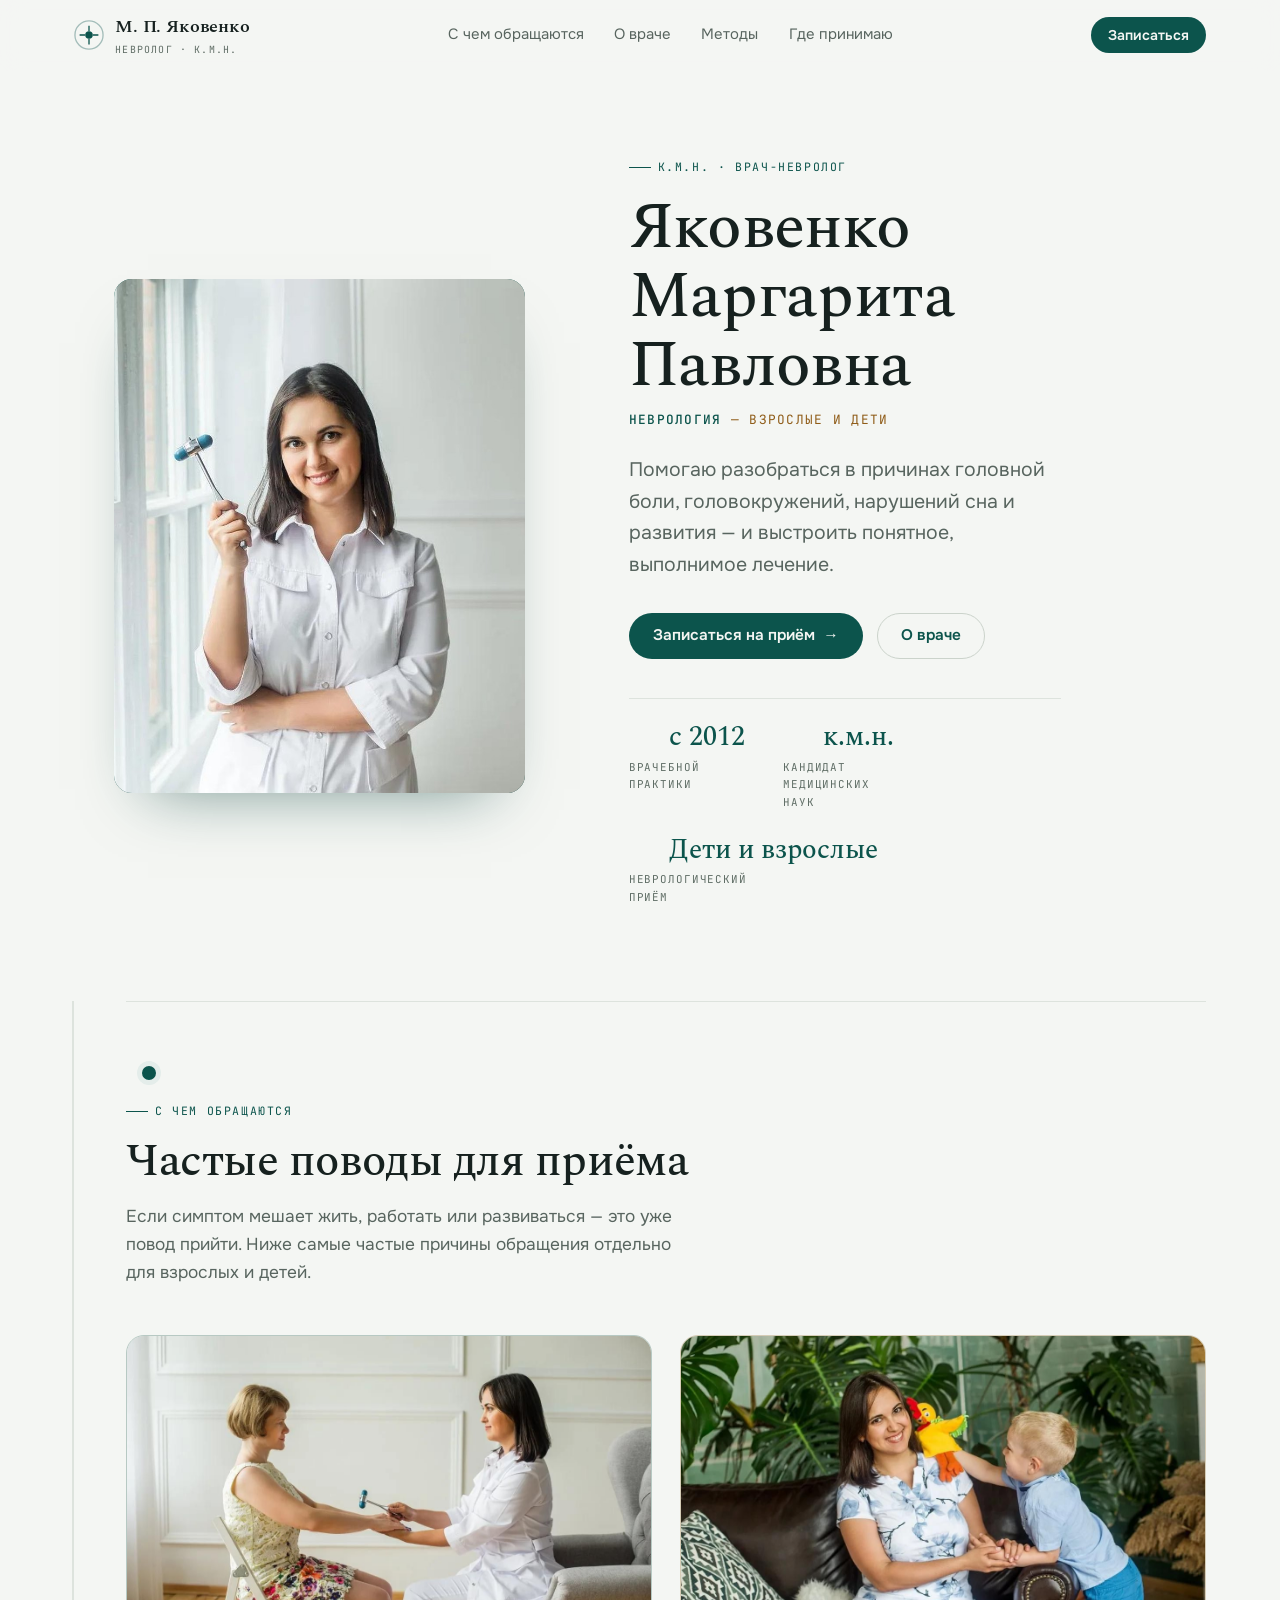
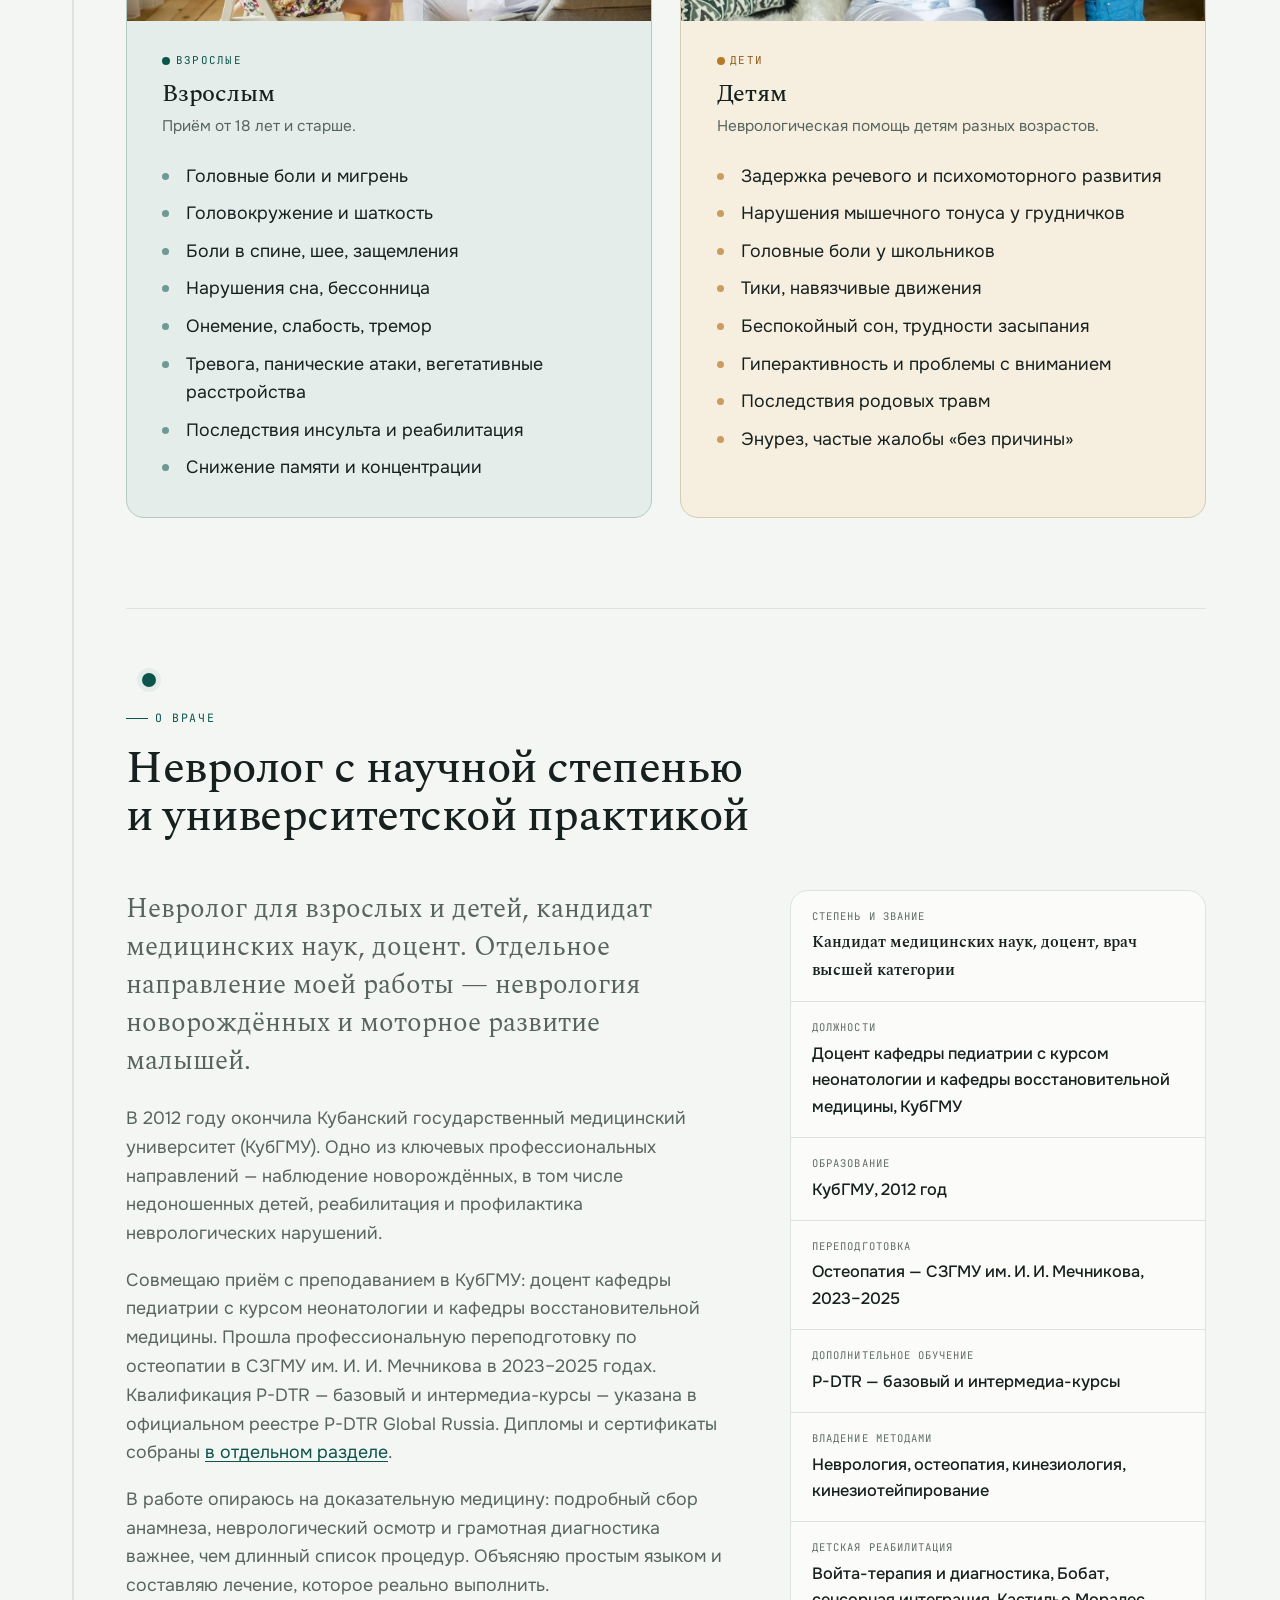
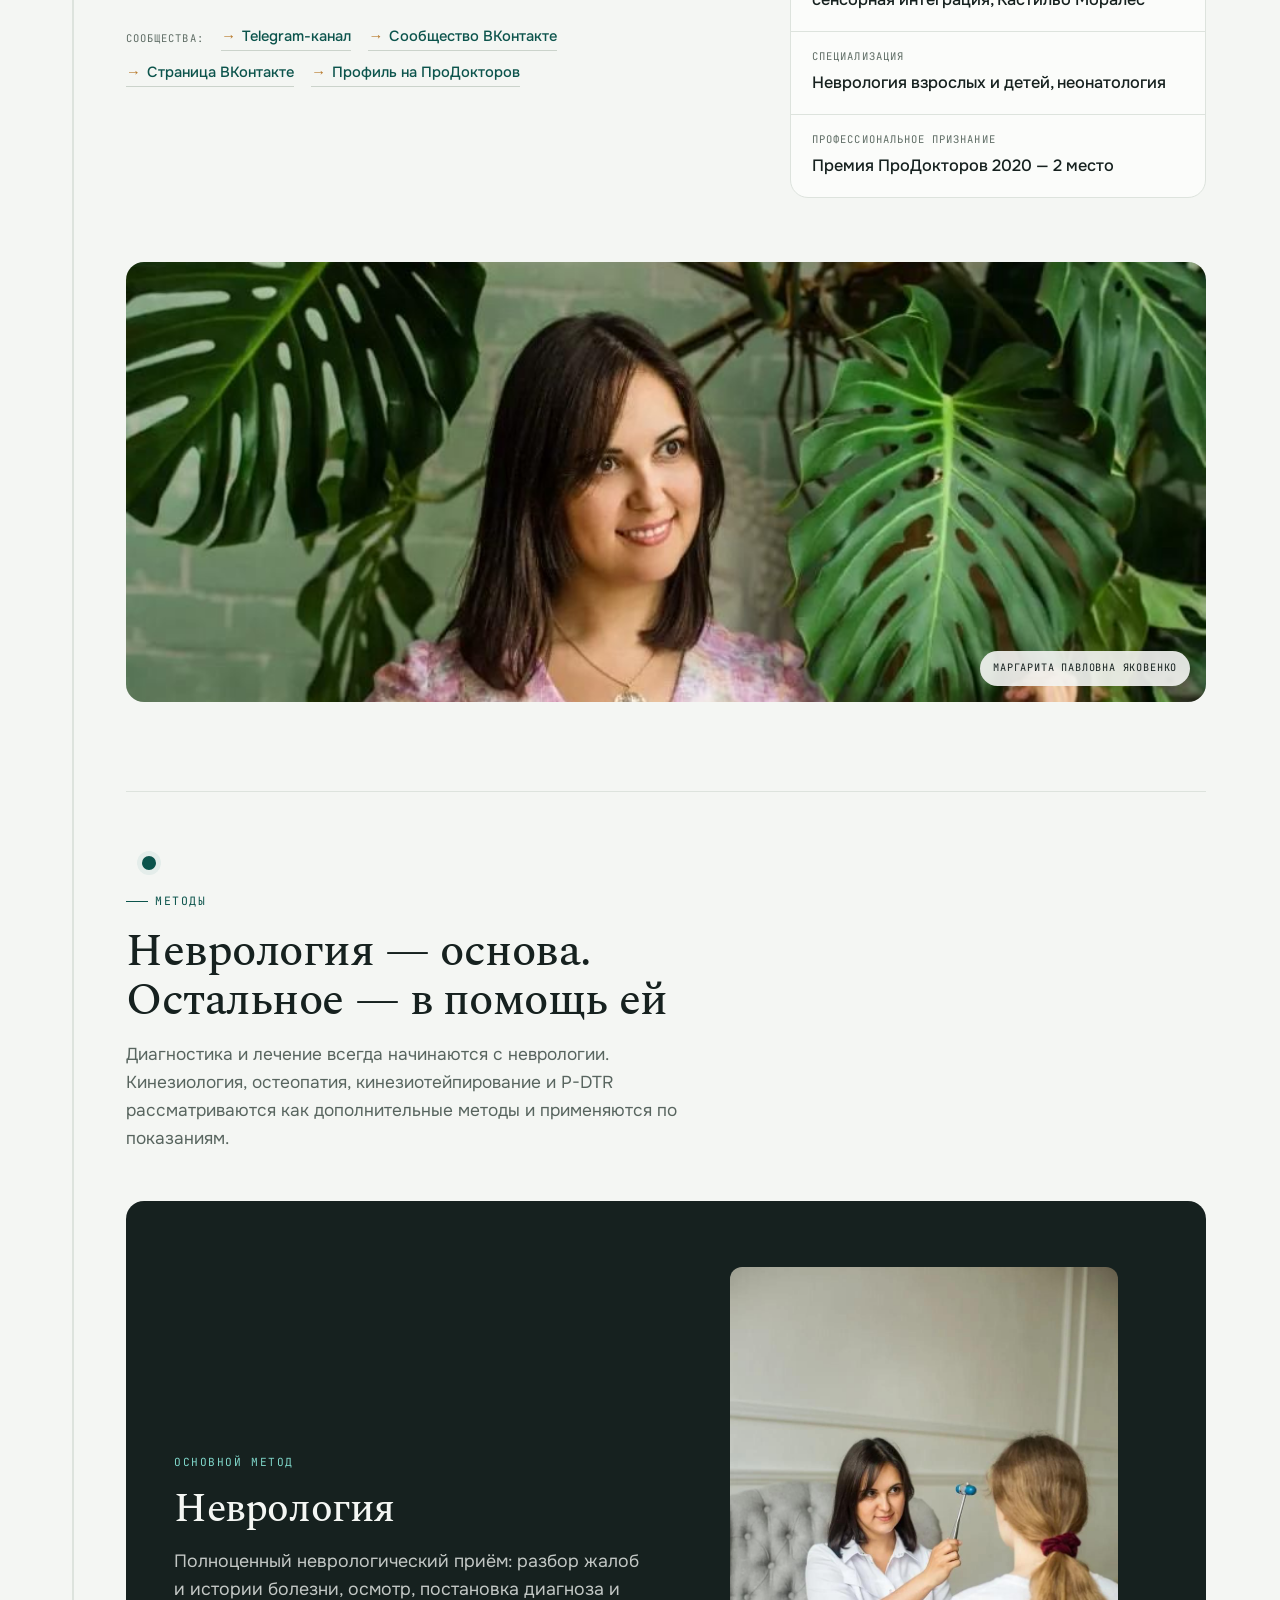
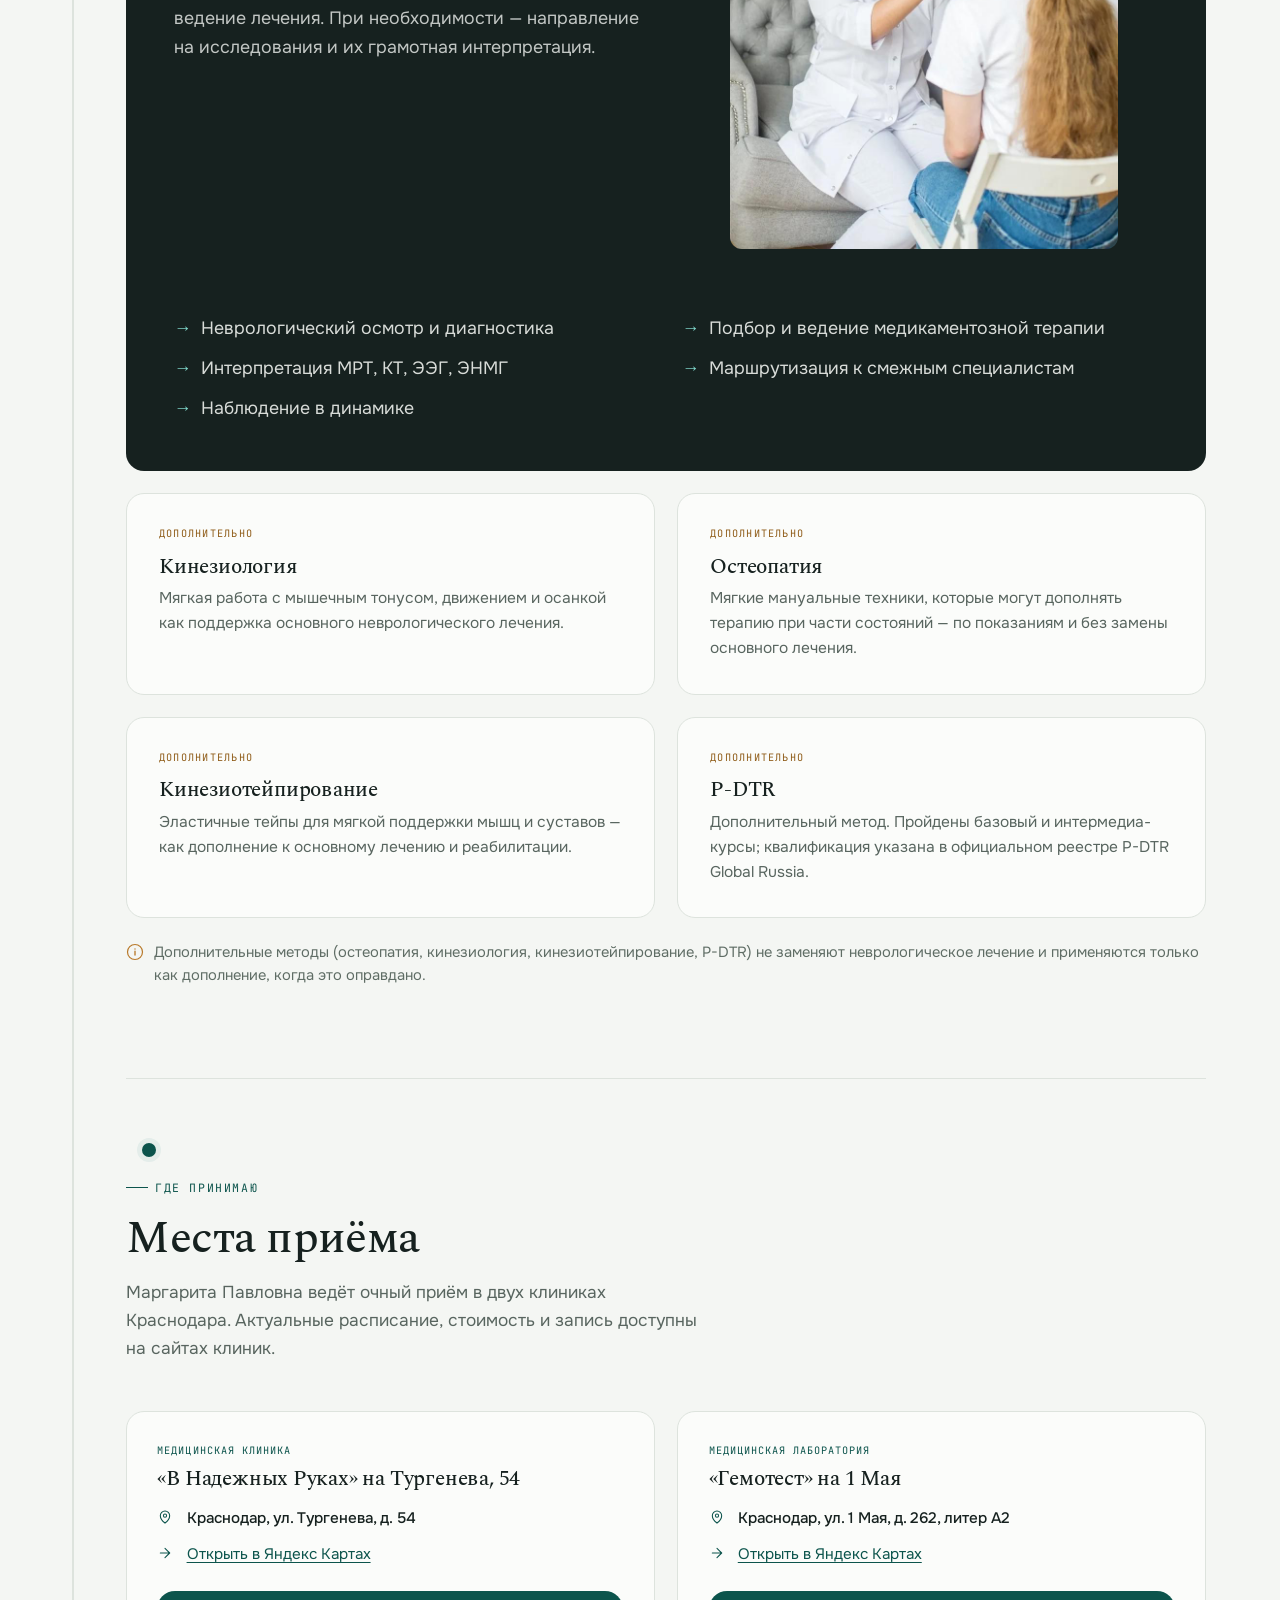
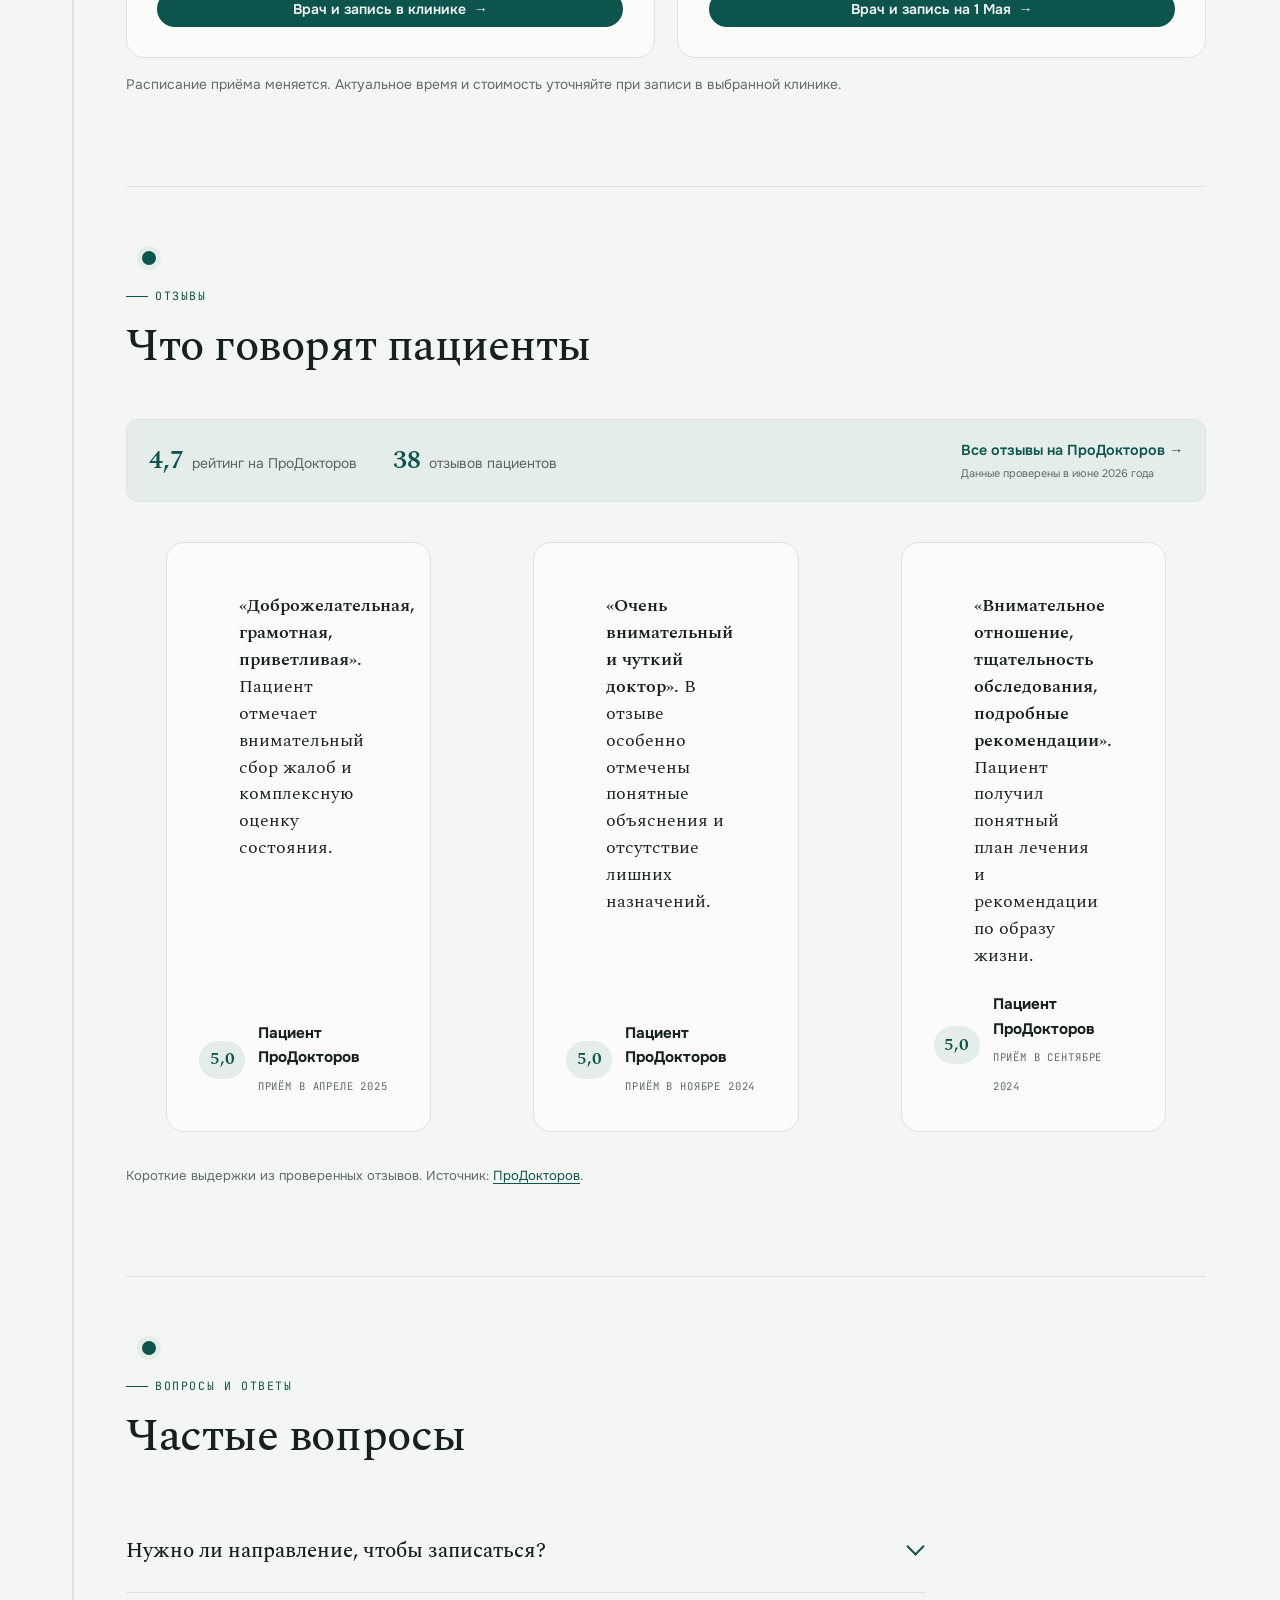
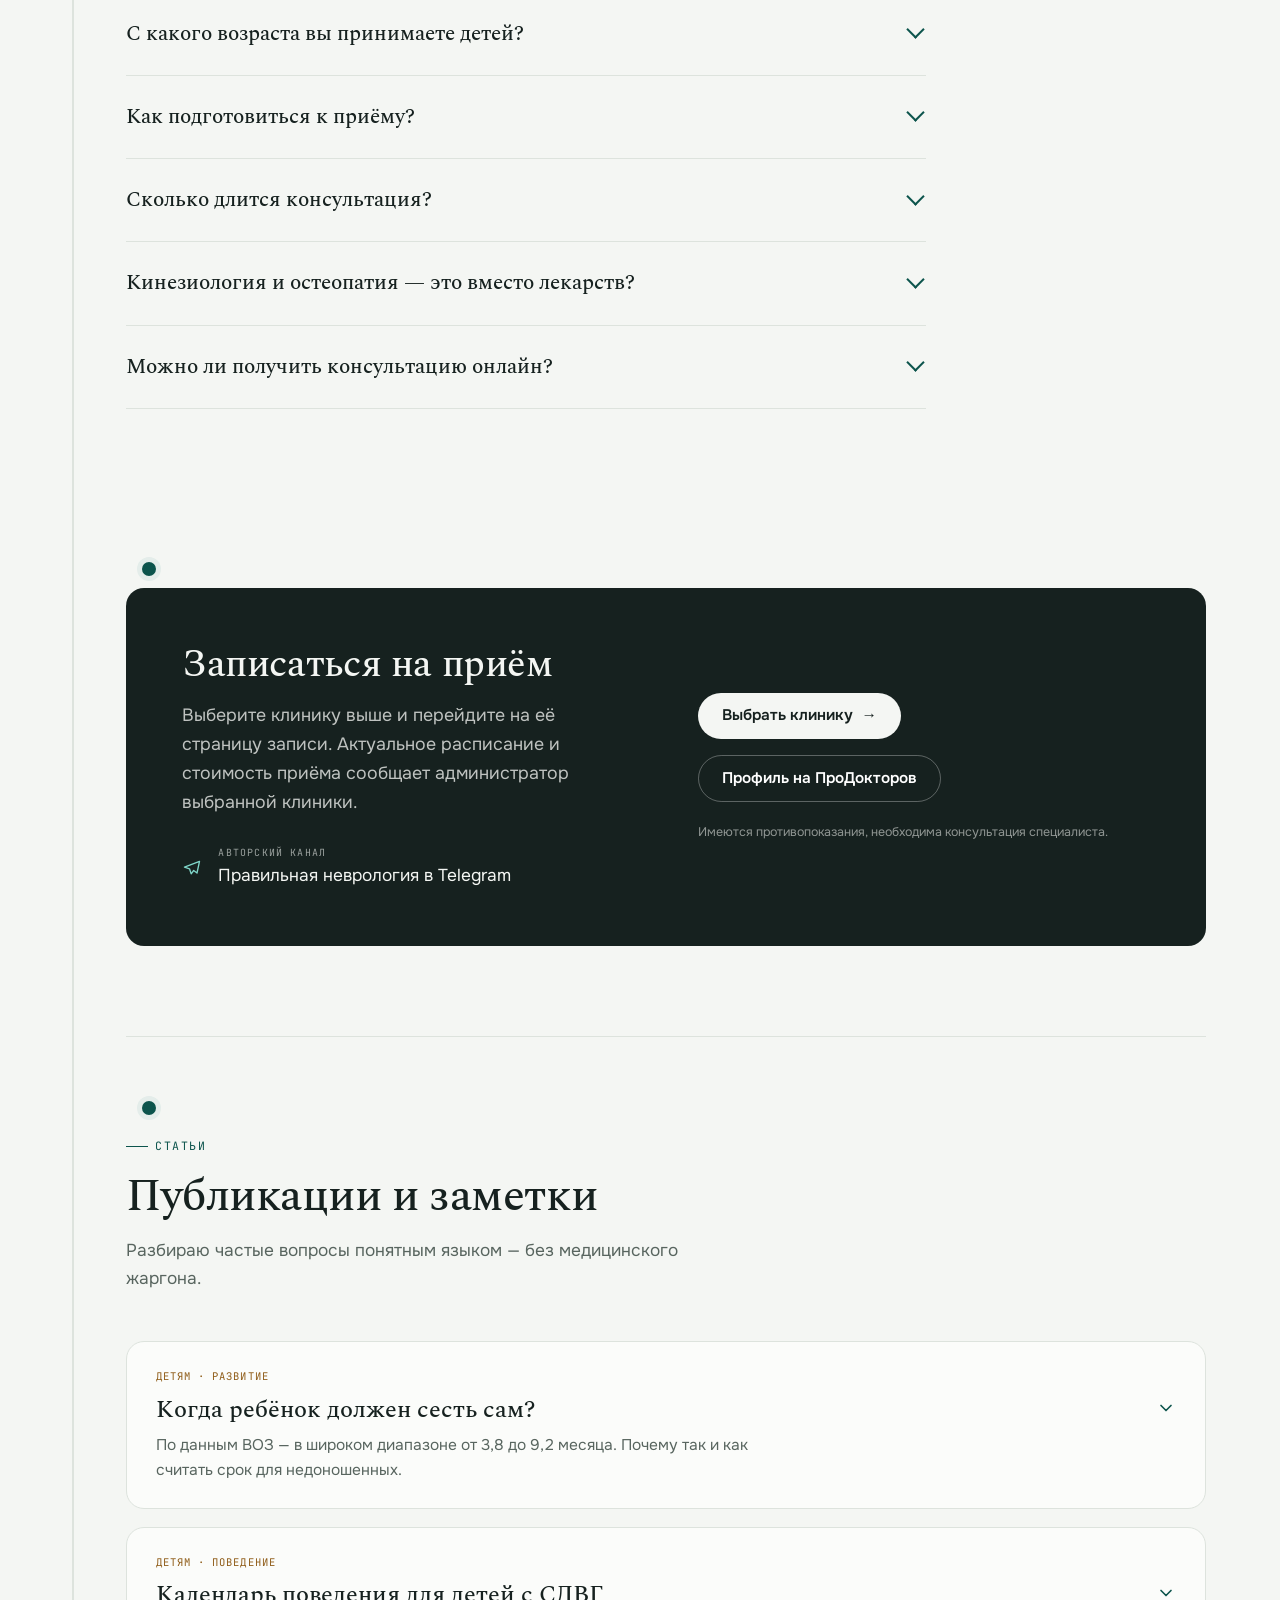
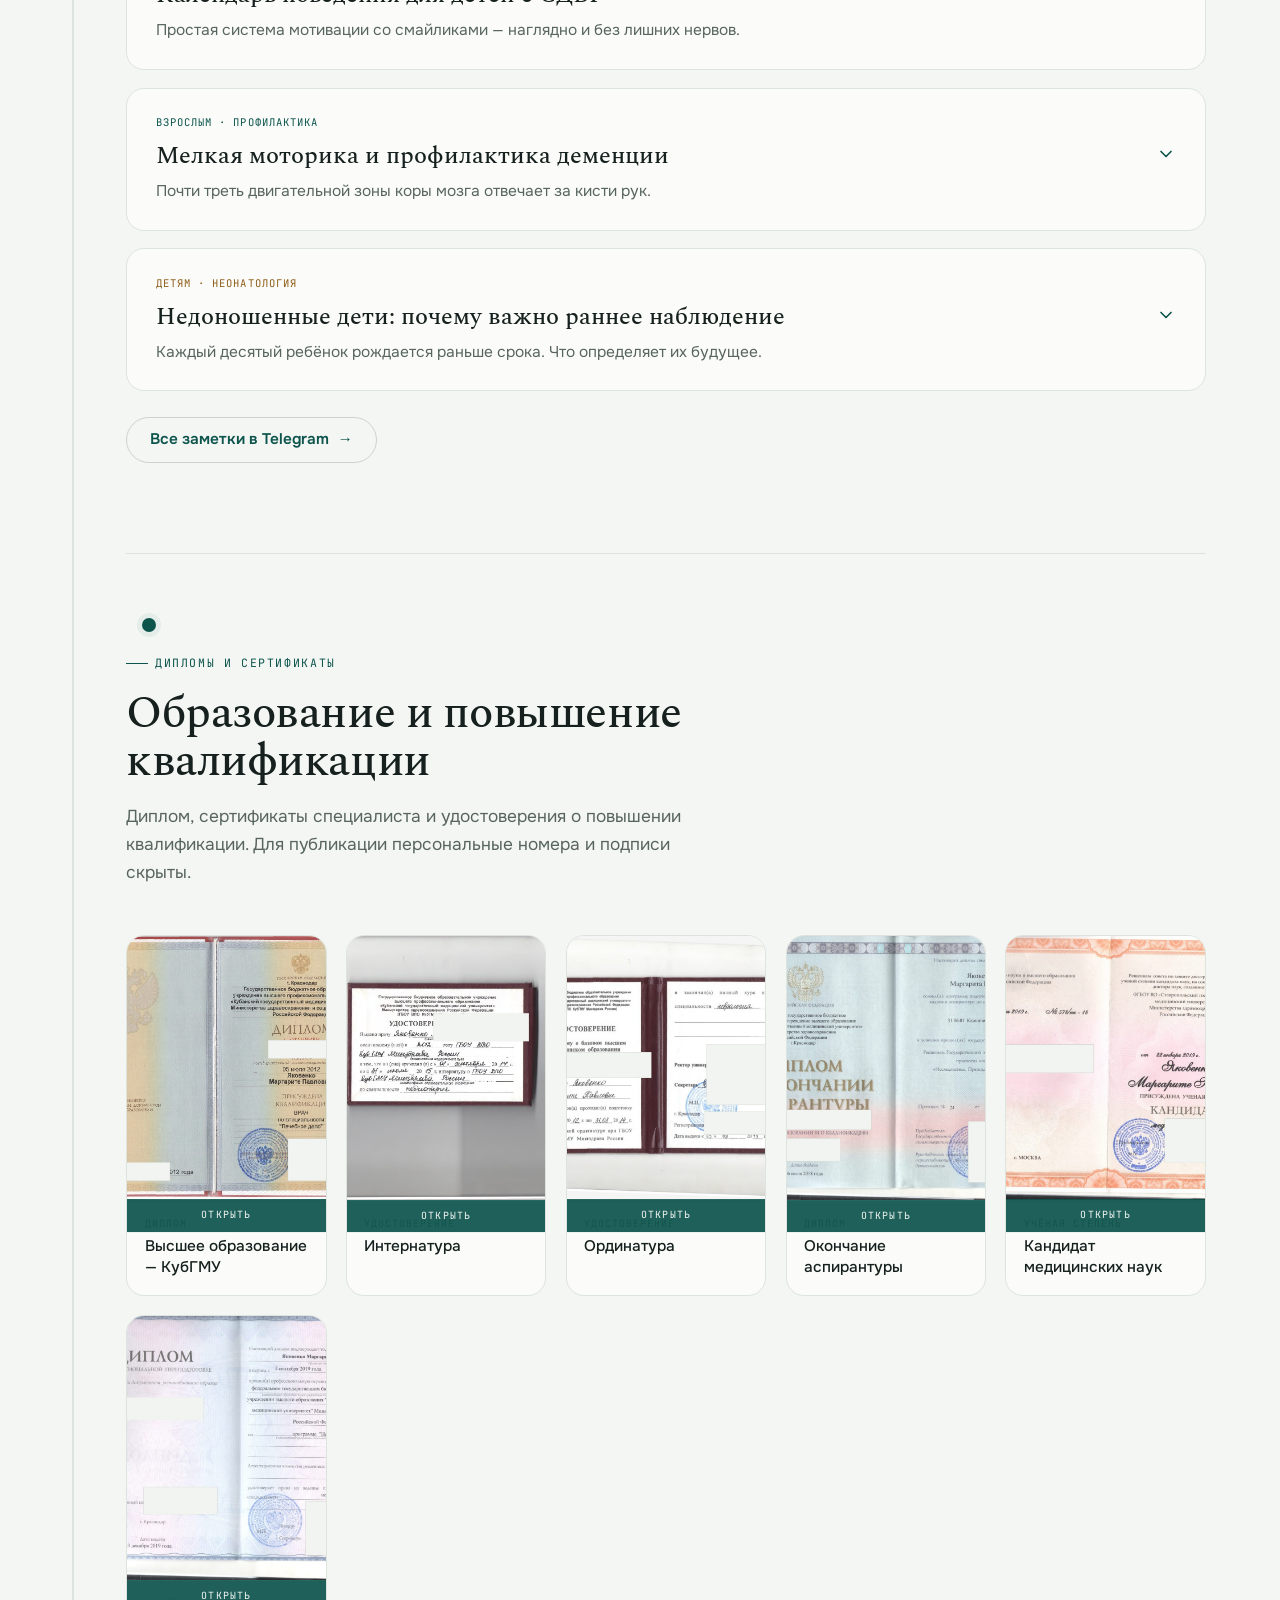
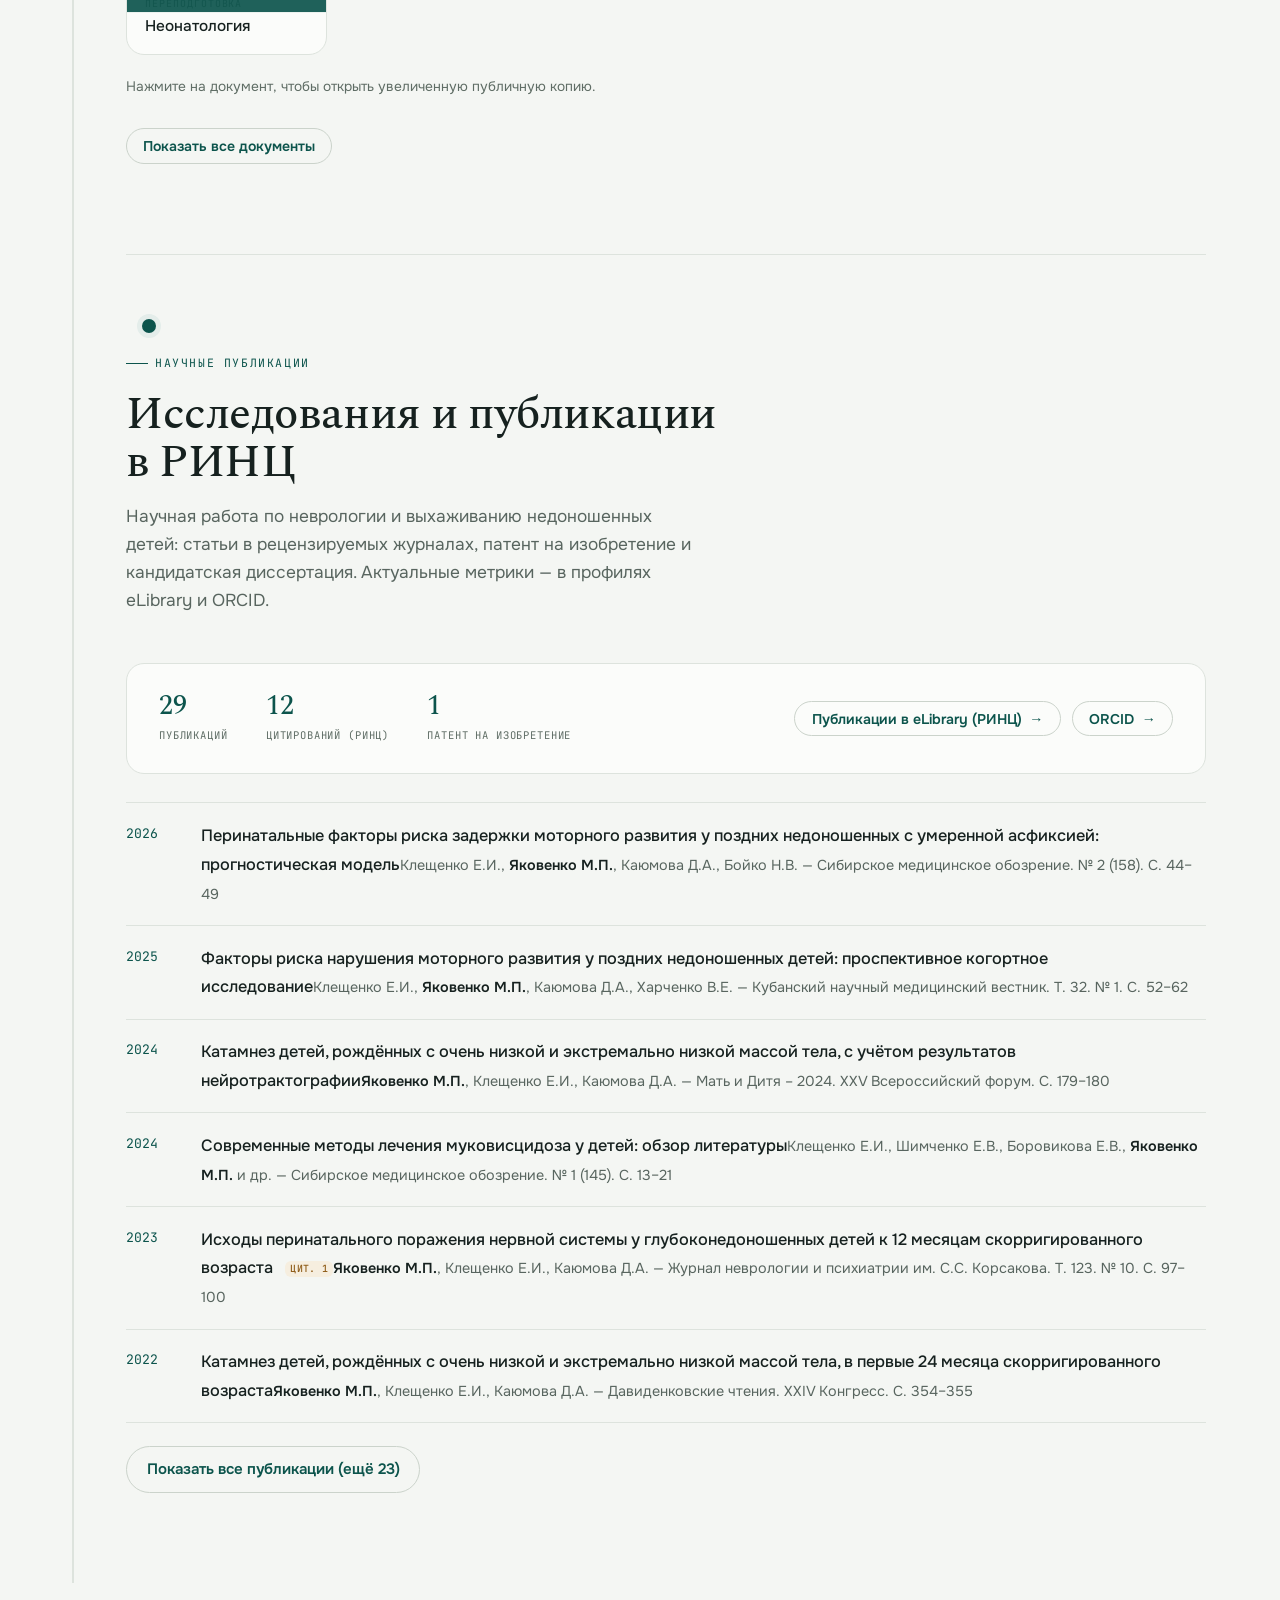
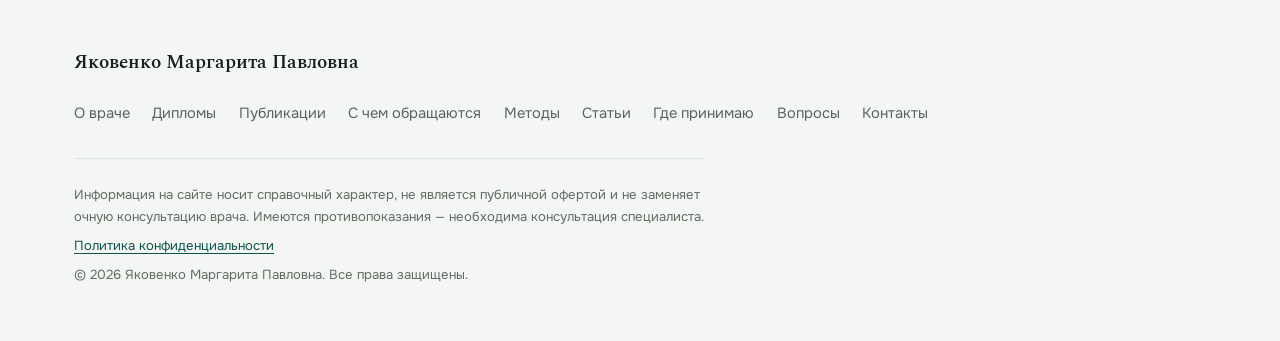
==== commit cddbb988: "fix: improve mobile booking and site accessibility" ====
--- a/index.html
+++ b/index.html
@@ -67,10 +67,10 @@
   </script>
 </head>
 
-<body>
+<body id="top">
 
   <!-- ============ ШАПКА ============ -->
-  <header class="header" id="top">
+  <header class="header">
     <div class="wrap header__inner">
       <a class="brand" href="#top" aria-label="На главную">
         <svg class="brand__mark" width="30" height="30" viewBox="0 0 32 32" fill="none" aria-hidden="true">
@@ -234,7 +234,7 @@
         </div>
 
         <!-- Публичные копии документов с закрытыми персональными реквизитами -->
-        <div class="docs">
+        <div class="docs" id="documents-list">
 
           <a class="doc reveal" href="img/docs/diplom-kubgmu.jpg" target="_blank" rel="noopener">
             <span class="doc__thumb"><img src="img/docs/diplom-kubgmu.jpg" alt="Диплом о высшем медицинском образовании, КубГМУ" loading="lazy"></span>
@@ -303,7 +303,7 @@
 
         </div>
         <p class="docs-hint reveal">Нажмите на документ, чтобы открыть увеличенную публичную копию.</p>
-        <button class="docs-toggle btn btn--ghost btn--small reveal" type="button" aria-expanded="false">Показать все документы</button>
+        <button class="docs-toggle btn btn--ghost btn--small reveal" type="button" aria-expanded="false" aria-controls="documents-list">Показать все документы</button>
       </section>
 
       <!-- ===== НАУЧНЫЕ ПУБЛИКАЦИИ ===== -->
@@ -577,7 +577,7 @@
                 <a href="https://yandex.ru/maps/-/CTQzq-0B" target="_blank" rel="noopener">Открыть в Яндекс Картах</a>
               </li>
             </ul>
-            <a class="btn btn--primary btn--small" href="https://vrukah.com/?utm_source=yageoturg54" target="_blank" rel="noopener">Сайт клиники <span class="btn__arrow" aria-hidden="true">→</span></a>
+            <a class="btn btn--primary btn--small" href="https://vrukah.com/specialists/yakovenko-margarita-pavlovna/" target="_blank" rel="noopener">Врач и запись в клинике <span class="btn__arrow" aria-hidden="true">→</span></a>
           </article>
 
           <article class="clinic reveal">
@@ -593,7 +593,7 @@
                 <a href="https://yandex.ru/maps/-/CTQzqV8t" target="_blank" rel="noopener">Открыть в Яндекс Картах</a>
               </li>
             </ul>
-            <a class="btn btn--primary btn--small" href="https://gemotest.ru/" target="_blank" rel="noopener">Сайт Гемотест <span class="btn__arrow" aria-hidden="true">→</span></a>
+            <a class="btn btn--primary btn--small" href="https://vrachidnkkrd.ru/yakovenko_margarita_pavlovna" target="_blank" rel="noopener">Врач и запись на 1 Мая <span class="btn__arrow" aria-hidden="true">→</span></a>
           </article>
         </div>
         <p class="clinics__note reveal">Расписание приёма меняется. Актуальное время и стоимость уточняйте при записи в выбранной клинике.</p>
@@ -743,11 +743,19 @@
         menuToggle.setAttribute('aria-expanded', String(open));
         menuToggle.setAttribute('aria-label', open ? 'Закрыть меню' : 'Открыть меню');
       });
-      mobileMenu.querySelectorAll('a').forEach((link) => link.addEventListener('click', () => {
+      const closeMenu = () => {
         header.classList.remove('menu-open');
         menuToggle.setAttribute('aria-expanded', 'false');
         menuToggle.setAttribute('aria-label', 'Открыть меню');
-      }));
+      };
+      header.querySelectorAll('a').forEach((link) => link.addEventListener('click', closeMenu));
+      header.addEventListener('keydown', (event) => {
+        if (event.key === 'Escape' && header.classList.contains('menu-open')) {
+          closeMenu();
+          menuToggle.focus();
+        }
+      });
+      header.classList.add('menu-ready');
     }
 
     // Заполнение «нервного ствола» по мере прокрутки
@@ -780,19 +788,22 @@
         docsToggle.setAttribute('aria-expanded', String(open));
         docsToggle.textContent = open ? 'Скрыть дополнительные документы' : 'Показать все документы';
       });
+      docsGrid.classList.add('docs--collapsible');
     }
 
     // Появление блоков + активация узлов разделов
     const reduce = matchMedia('(prefers-reduced-motion: reduce)').matches;
-    const io = new IntersectionObserver((entries) => {
-      entries.forEach((e) => {
-        if (e.isIntersecting) { e.target.classList.add('is-in'); io.unobserve(e.target); }
-      });
-    }, { rootMargin: '0px 0px -12% 0px', threshold: 0.1 });
-
-    document.querySelectorAll('.reveal, .section').forEach((el) => {
-      if (reduce) { el.classList.add('is-in'); } else { io.observe(el); }
-    });
+    const revealElements = document.querySelectorAll('.reveal, .section');
+    if (reduce || !('IntersectionObserver' in window)) {
+      revealElements.forEach((el) => el.classList.add('is-in'));
+    } else {
+      const io = new IntersectionObserver((entries) => {
+        entries.forEach((e) => {
+          if (e.isIntersecting) { e.target.classList.add('is-in'); io.unobserve(e.target); }
+        });
+      }, { rootMargin: '0px 0px -12% 0px', threshold: 0.1 });
+      revealElements.forEach((el) => io.observe(el));
+    }
   </script>
 
 </body>
--- a/style.css
+++ b/style.css
@@ -10,7 +10,7 @@
   --paper-3:      #EEF1ED;   /* мягкие плашки */
   --ink:          #16211F;   /* основной текст, петроль-чёрный */
   --muted:        #58655F;   /* вторичный текст */
-  --faint:        #8A958F;   /* подписи */
+  --faint:        #5F6D65;   /* подписи: контраст не ниже 4.5:1 на светлых подложках */
   --line:         #DDE3DD;   /* волосяные линии */
   --line-2:       #CBD3CB;
 
@@ -185,7 +185,7 @@
 
 @media (max-width: 940px) {
   .nav { display: none; }
-  .menu-toggle { display: block; }
+  .menu-ready .menu-toggle { display: block; }
   .header.menu-open .mobile-menu { display: grid; }
   .header.menu-open .menu-toggle span:nth-child(1) { transform: translateY(5.5px) rotate(45deg); }
   .header.menu-open .menu-toggle span:nth-child(2) { opacity: 0; }
@@ -193,10 +193,12 @@
 }
 
 @media (max-width: 500px) {
-  .header__inner { height: 64px; }
+  .header__inner { height: 64px; gap: 0.5rem; padding-inline: 16px; }
+  .brand__mark { display: none; }
   .brand__role { display: none; }
-  .brand__name { font-size: 1rem; }
-  .header__cta .btn { display: none; }
+  .brand__name { font-size: 0.95rem; white-space: nowrap; }
+  .header__cta { gap: 0.4rem; flex-shrink: 0; }
+  .header__cta .btn { padding: 0.75em 0.85em; font-size: 0.8rem; }
   .mobile-menu { grid-template-columns: 1fr; }
   .mobile-menu a:nth-child(odd) { margin-right: 0; }
 }
@@ -265,6 +267,16 @@
   .hero__grid { grid-template-columns: 1fr; gap: 2rem; }
   .portrait { max-width: 340px; }
   .hero__body { max-width: none; }
+}
+
+@media (max-width: 500px) {
+  .hero { padding-top: 1.5rem; }
+  .hero__grid { gap: 1.25rem; }
+  .portrait { width: 136px; margin: 0 auto; }
+  .hero__name { font-size: clamp(2rem, 8.5vw, 2.4rem); }
+  .hero__sub { margin-bottom: 1rem; }
+  .hero__lead { margin-bottom: 1.25rem; }
+  .hero__actions { gap: 0.65rem; }
 }
 
 /* =========================================================================
@@ -323,10 +335,14 @@
 .section__intro { color: var(--muted); margin-top: 1rem; font-size: 1.08rem; max-width: 52ch; }
 
 /* — Появление при скролле — */
-.reveal { opacity: 0; transform: translateY(18px); }
-.reveal.is-in { opacity: 1; transform: none; transition: opacity .7s var(--ease), transform .7s var(--ease); }
+.reveal { opacity: 1; transform: none; }
+.reveal.is-in { animation: reveal-in .5s var(--ease); }
+@keyframes reveal-in {
+  from { transform: translateY(10px); }
+  to { transform: none; }
+}
 @media (prefers-reduced-motion: reduce) {
-  .reveal { opacity: 1; transform: none; }
+  .reveal.is-in { animation: none; }
 }
 
 /* =========================================================================
@@ -425,9 +441,10 @@
 .doc__t { font-size: 0.96rem; font-weight: 500; color: var(--ink); line-height: 1.35; }
 .docs-hint { margin-top: 1.3rem; font-size: 0.86rem; color: var(--faint); }
 .docs-hint code { font-family: var(--mono); font-size: 0.82em; background: var(--paper-3); padding: 0.15em 0.45em; border-radius: 5px; }
-.docs .doc:nth-child(n+7) { display: none; }
+.docs--collapsible .doc:nth-child(n+7) { display: none; }
 .docs.is-expanded .doc:nth-child(n+7) { display: flex; }
-.docs-toggle { margin-top: 1rem; }
+.docs-toggle { display: none; margin-top: 1rem; }
+.docs--collapsible ~ .docs-toggle { display: inline-flex; }
 
 /* =========================================================================
    Научные публикации (РИНЦ / eLibrary)
